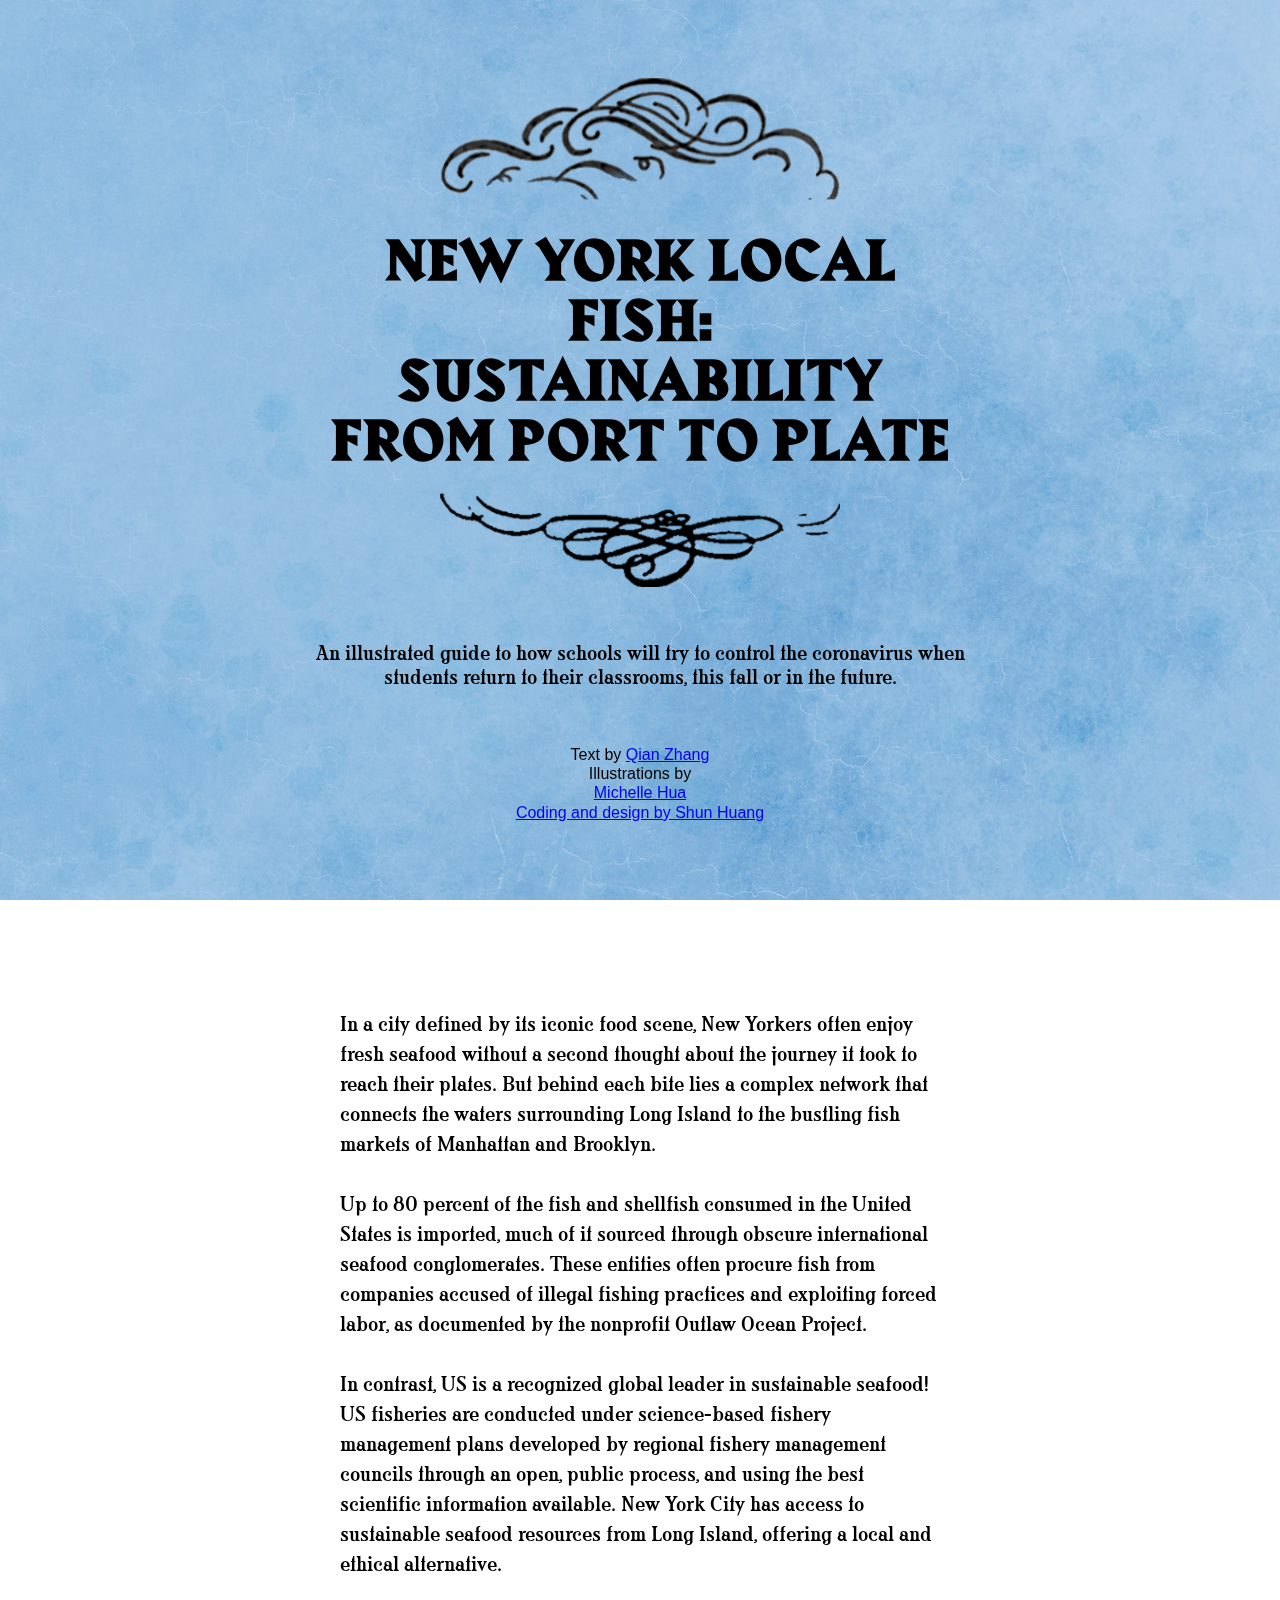
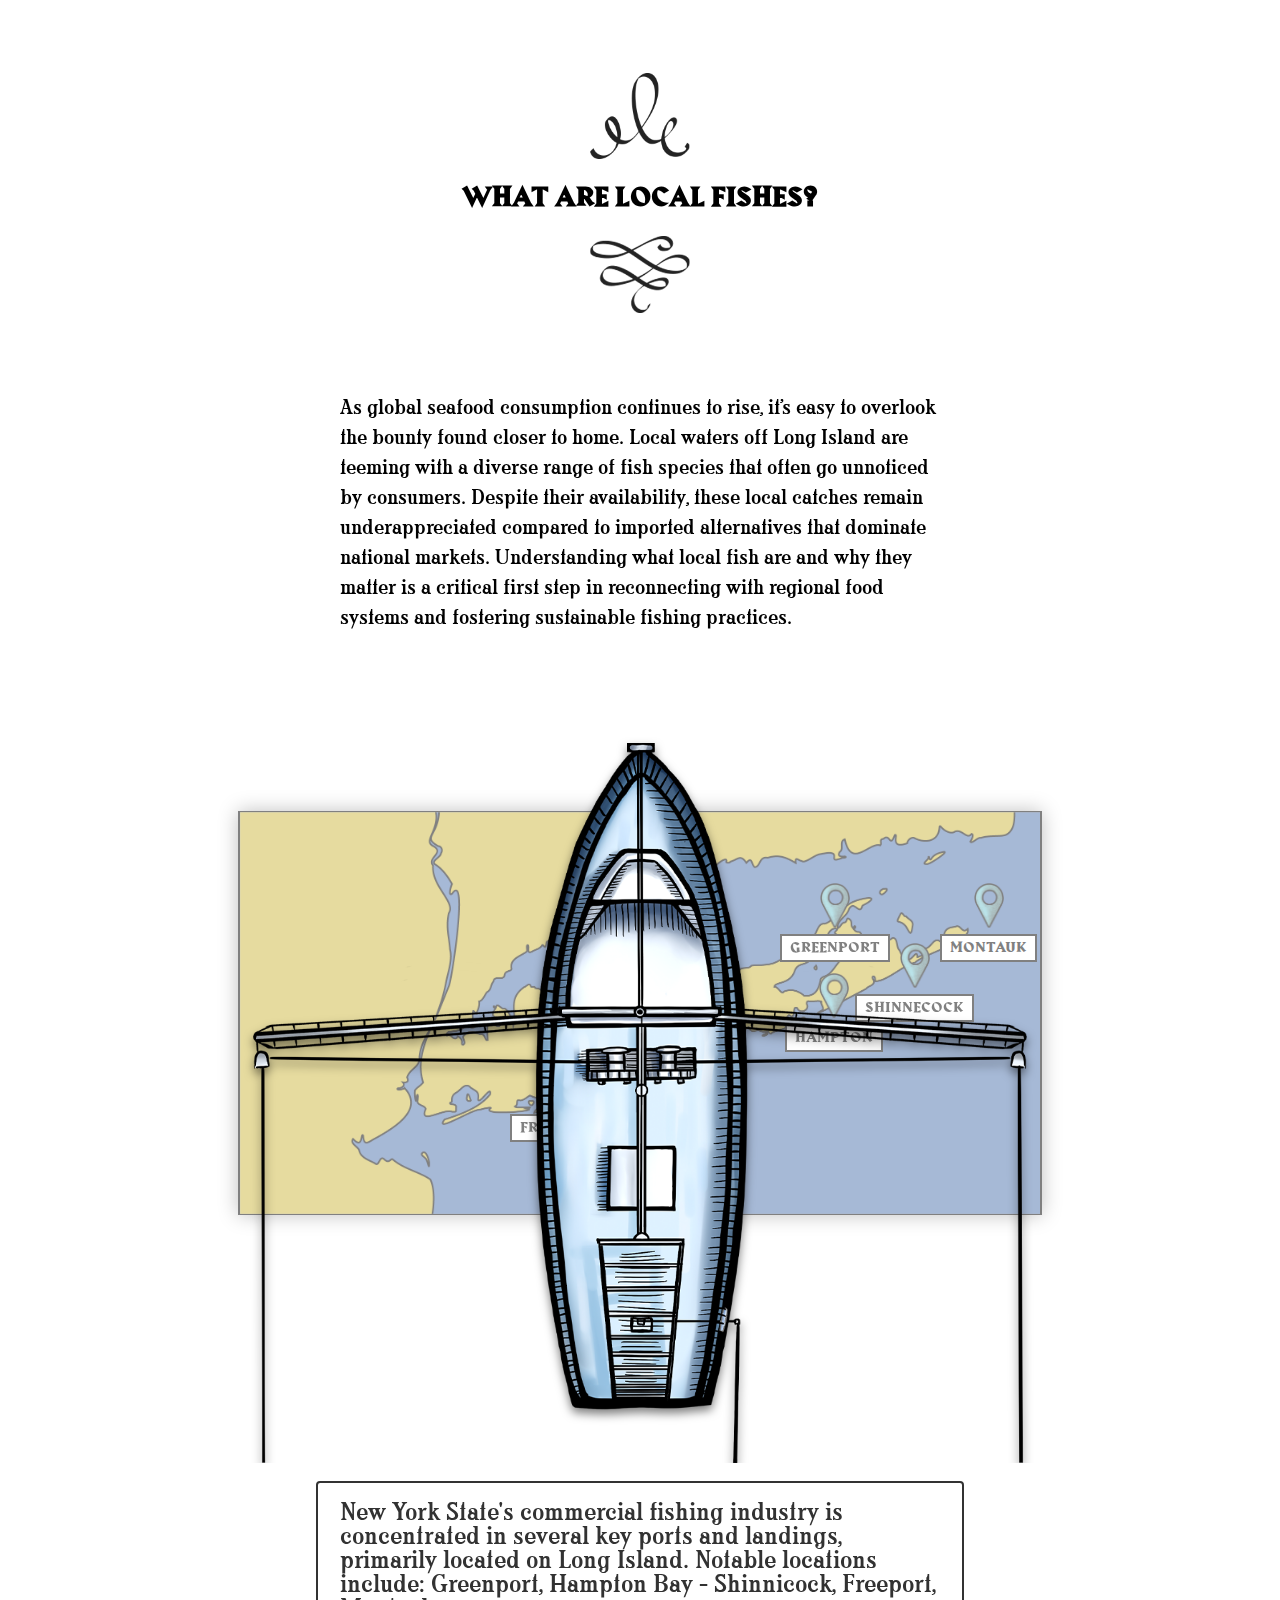
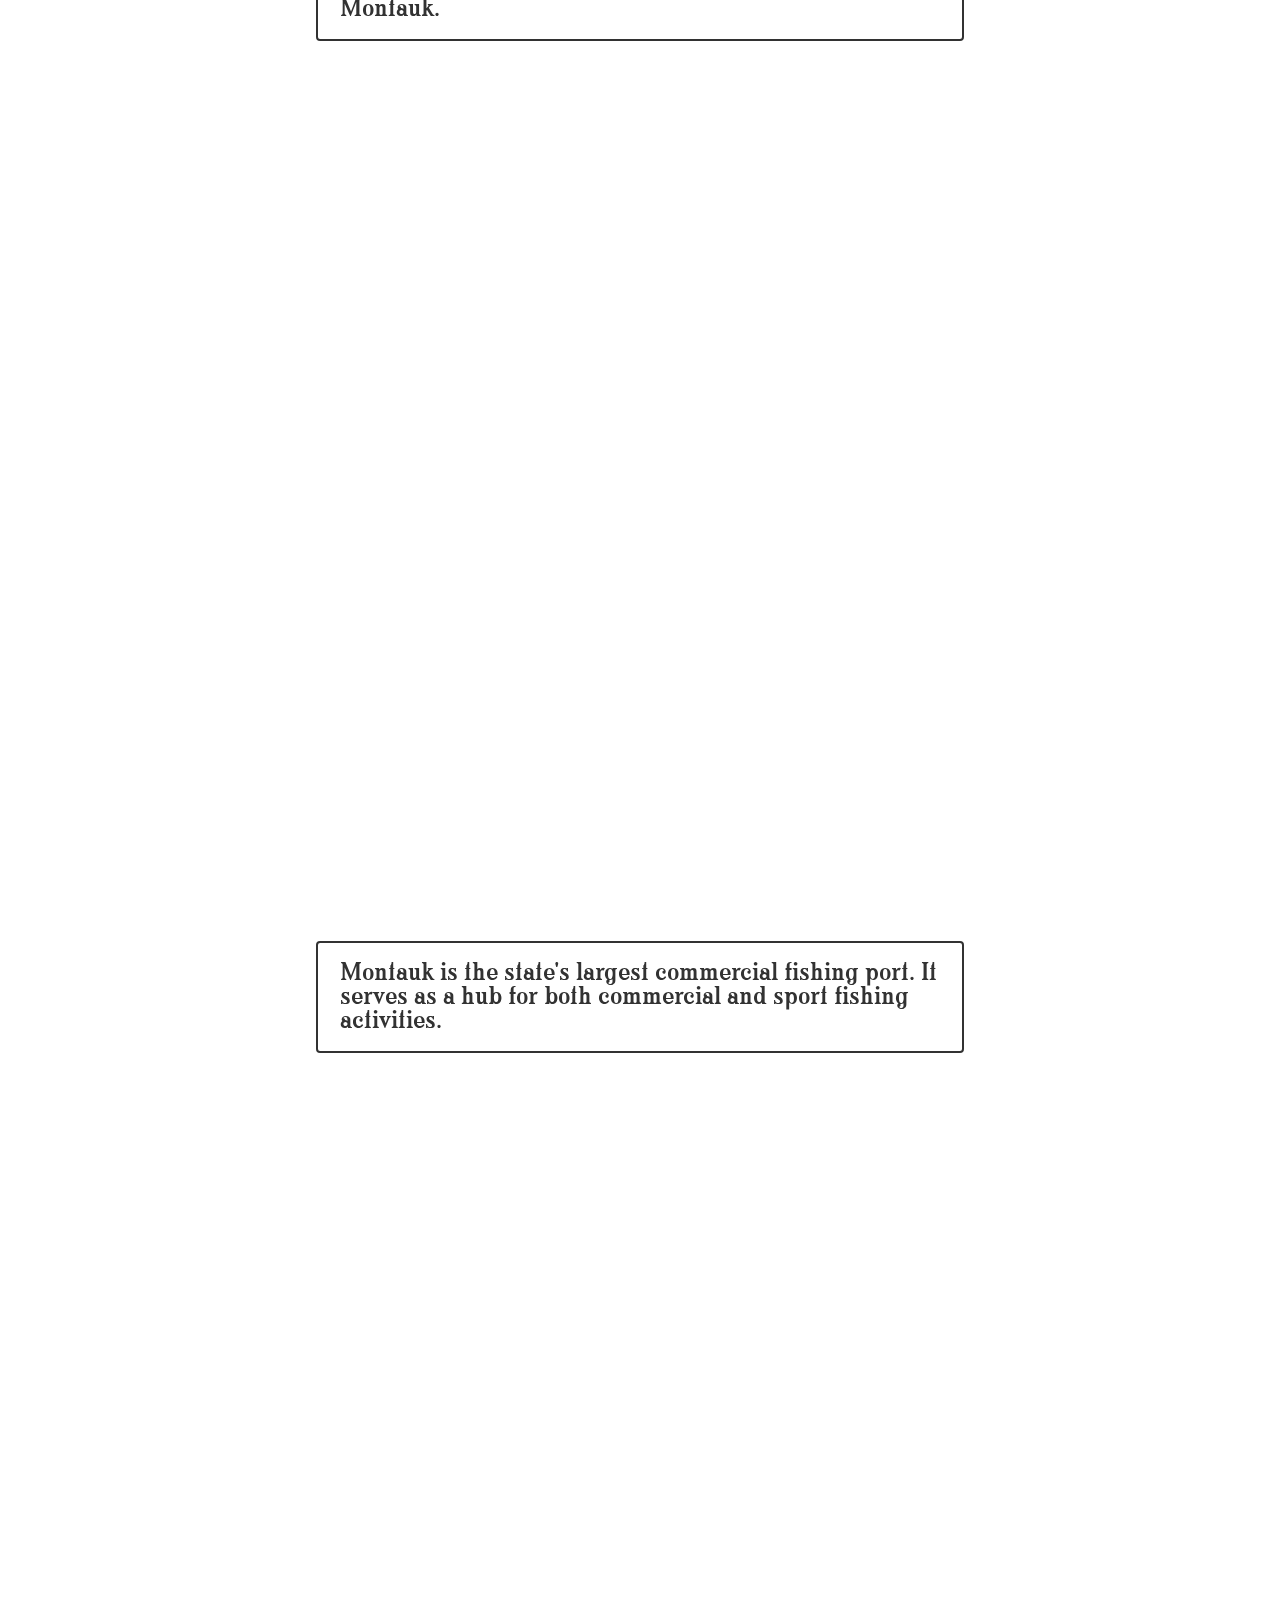
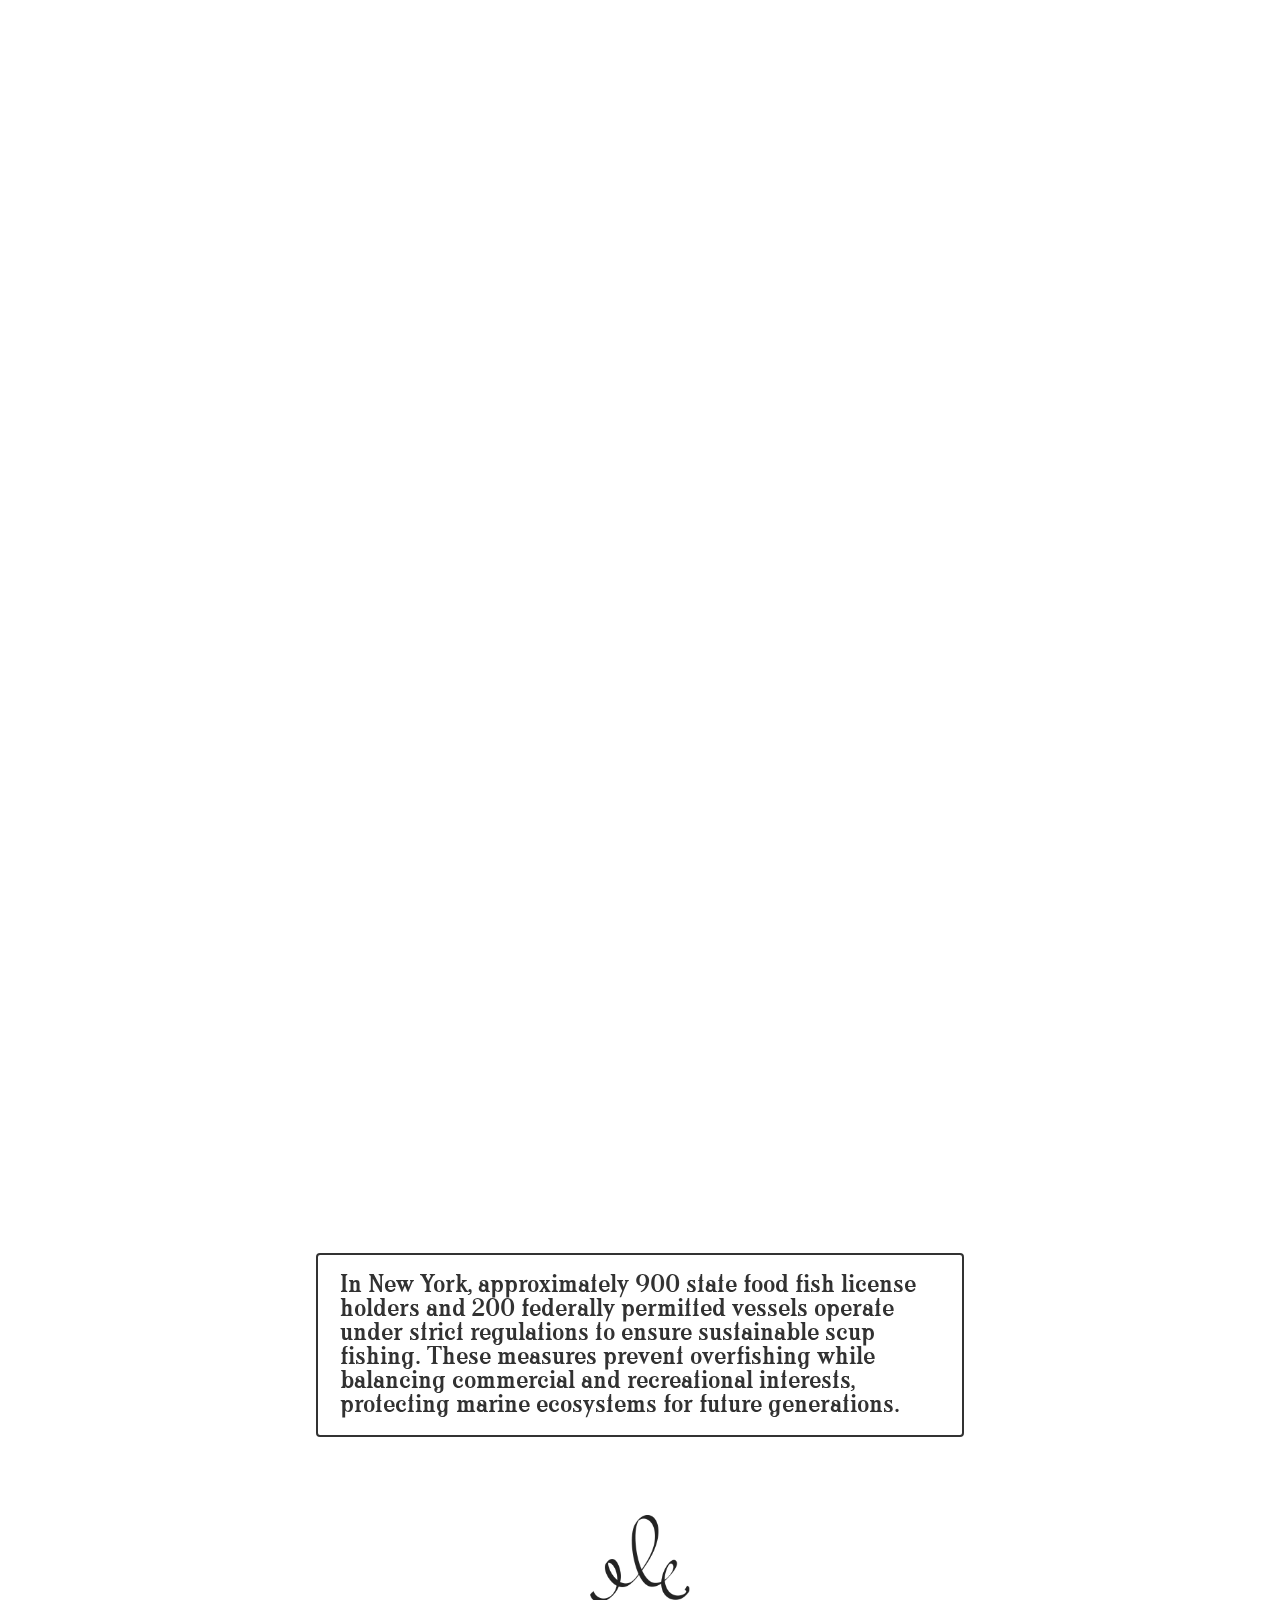
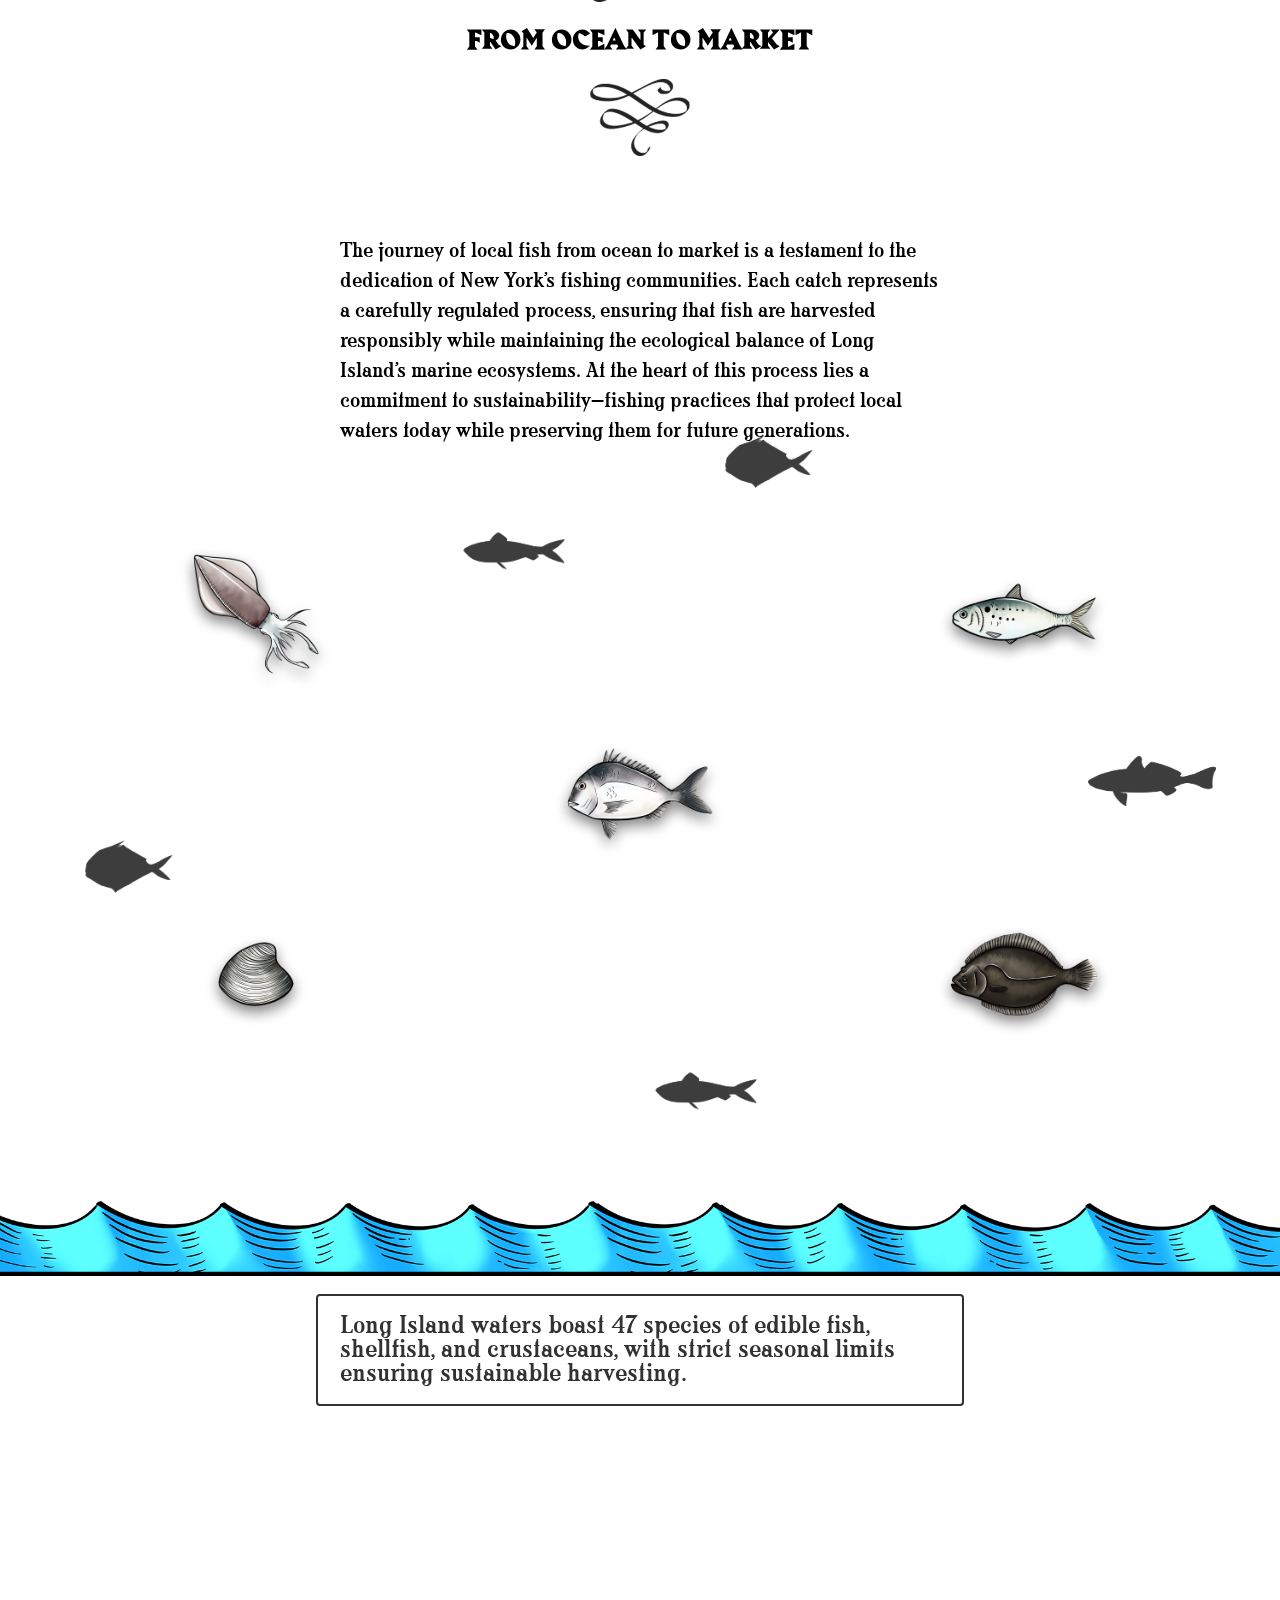
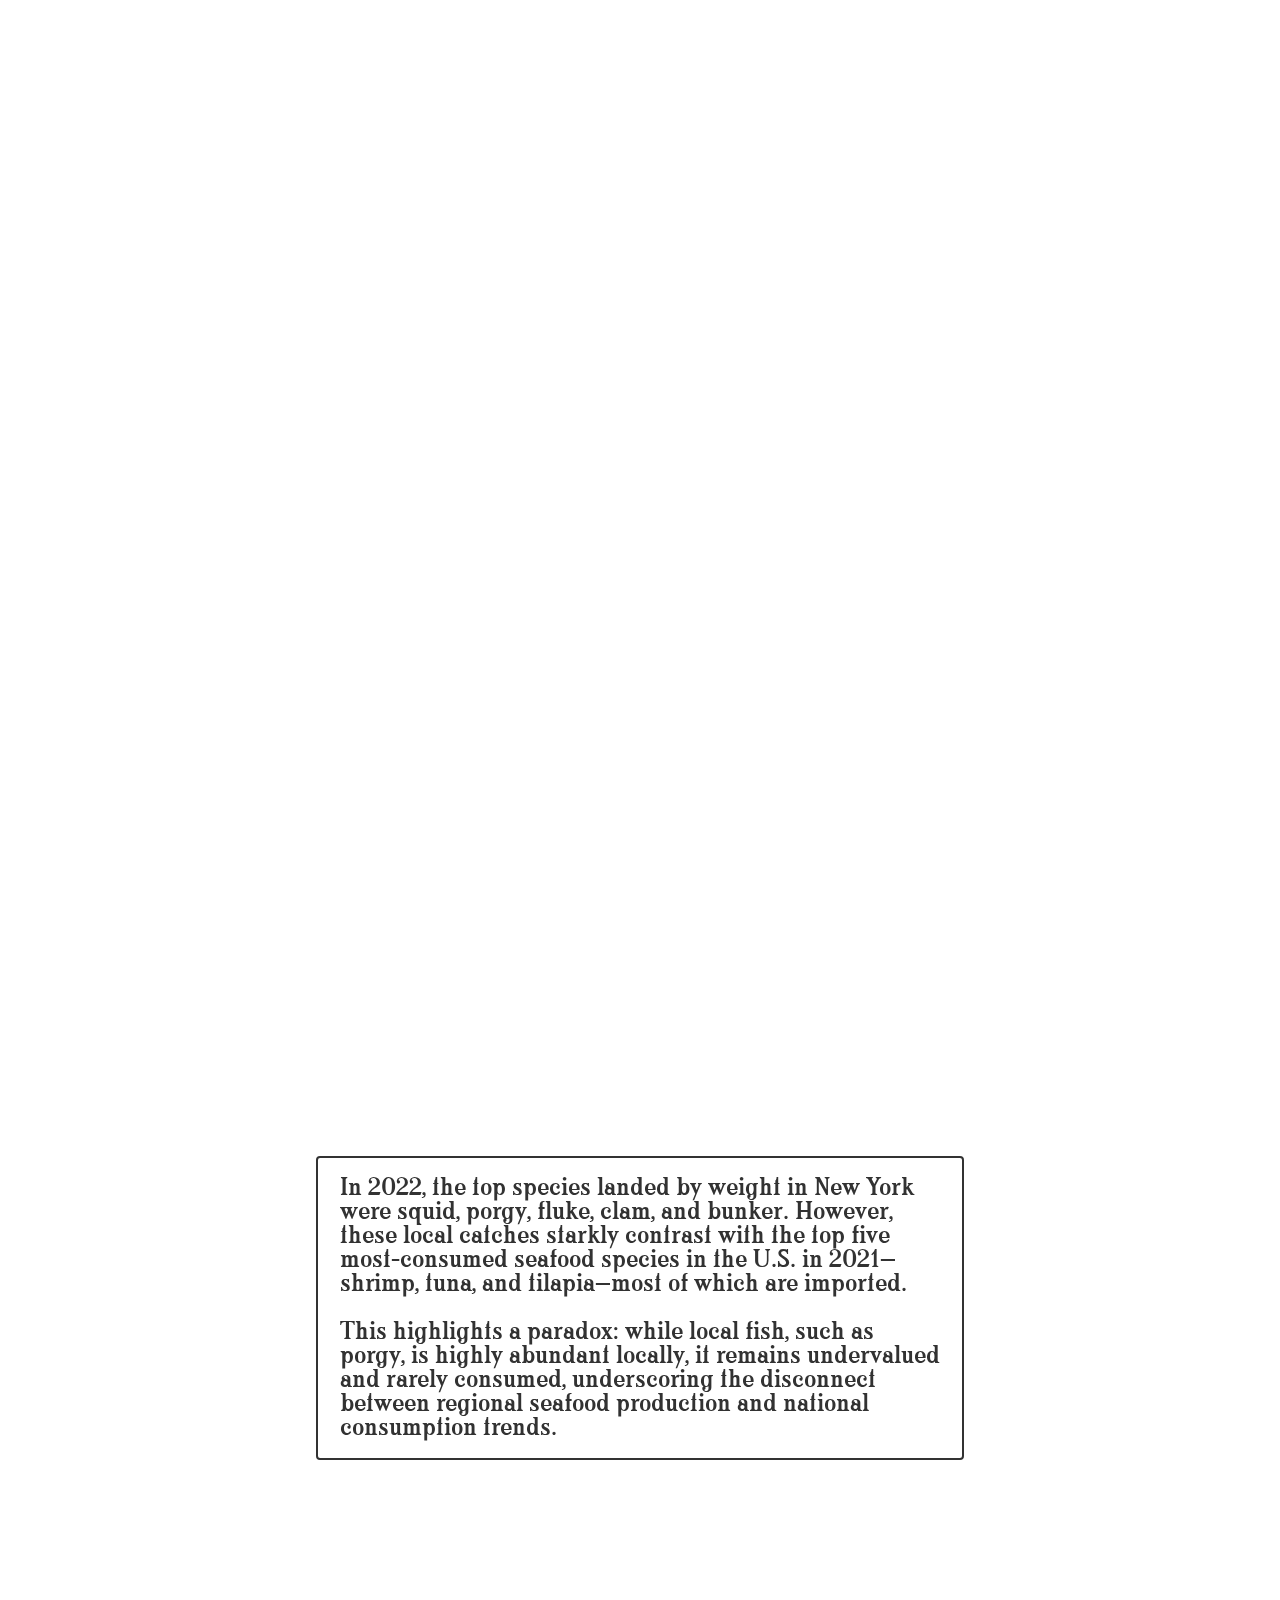
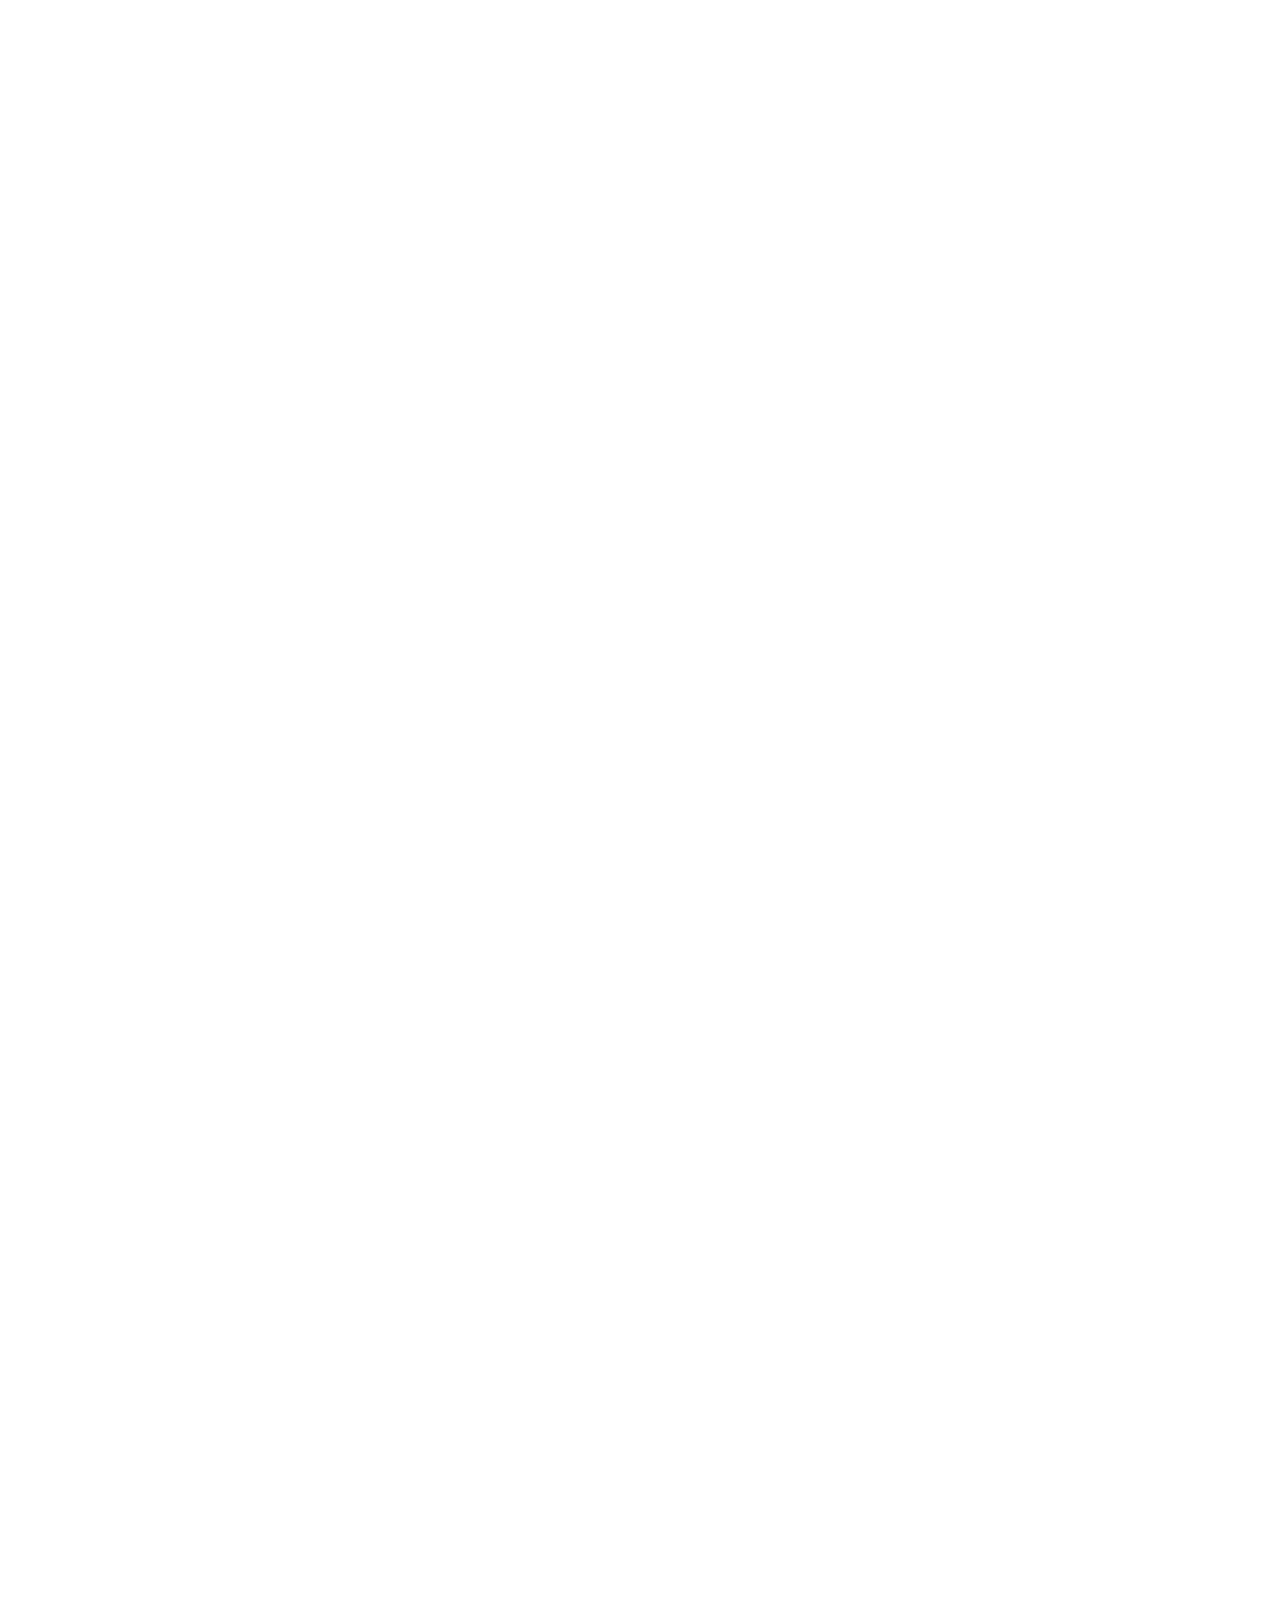
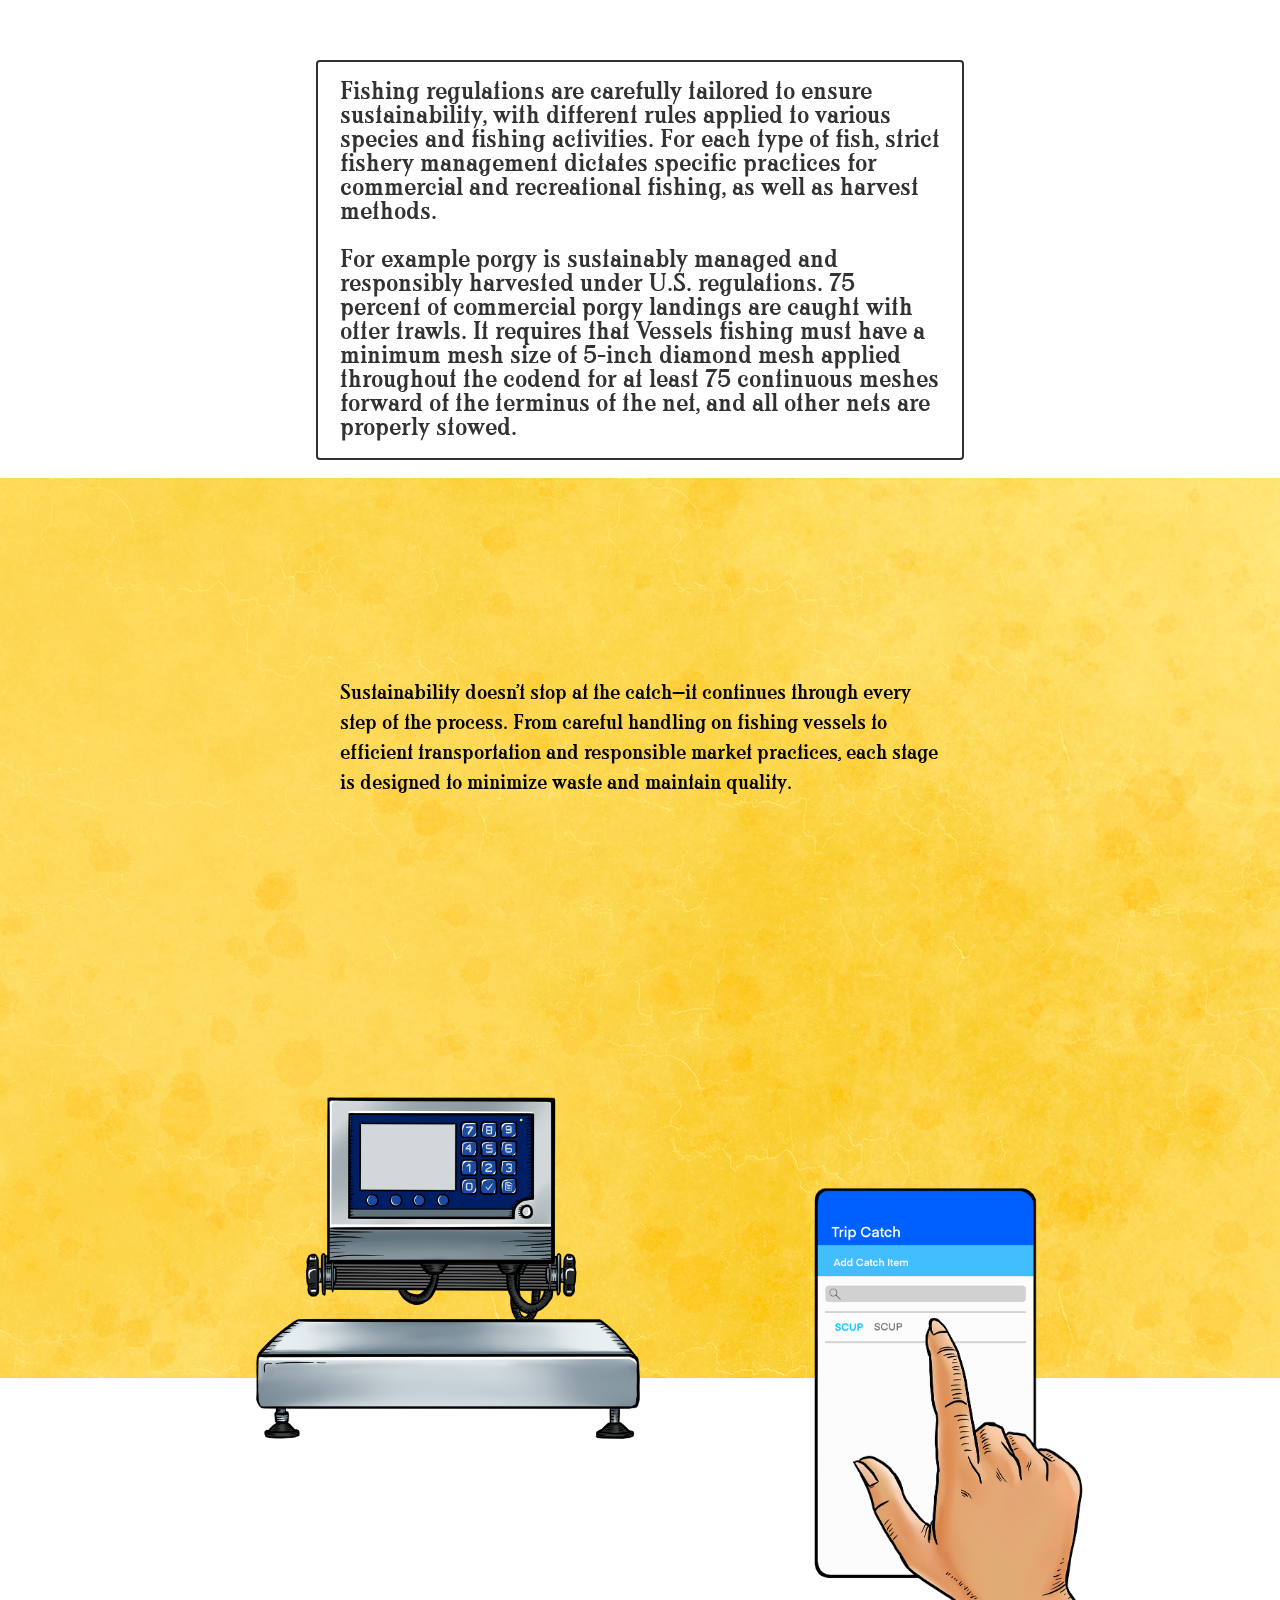
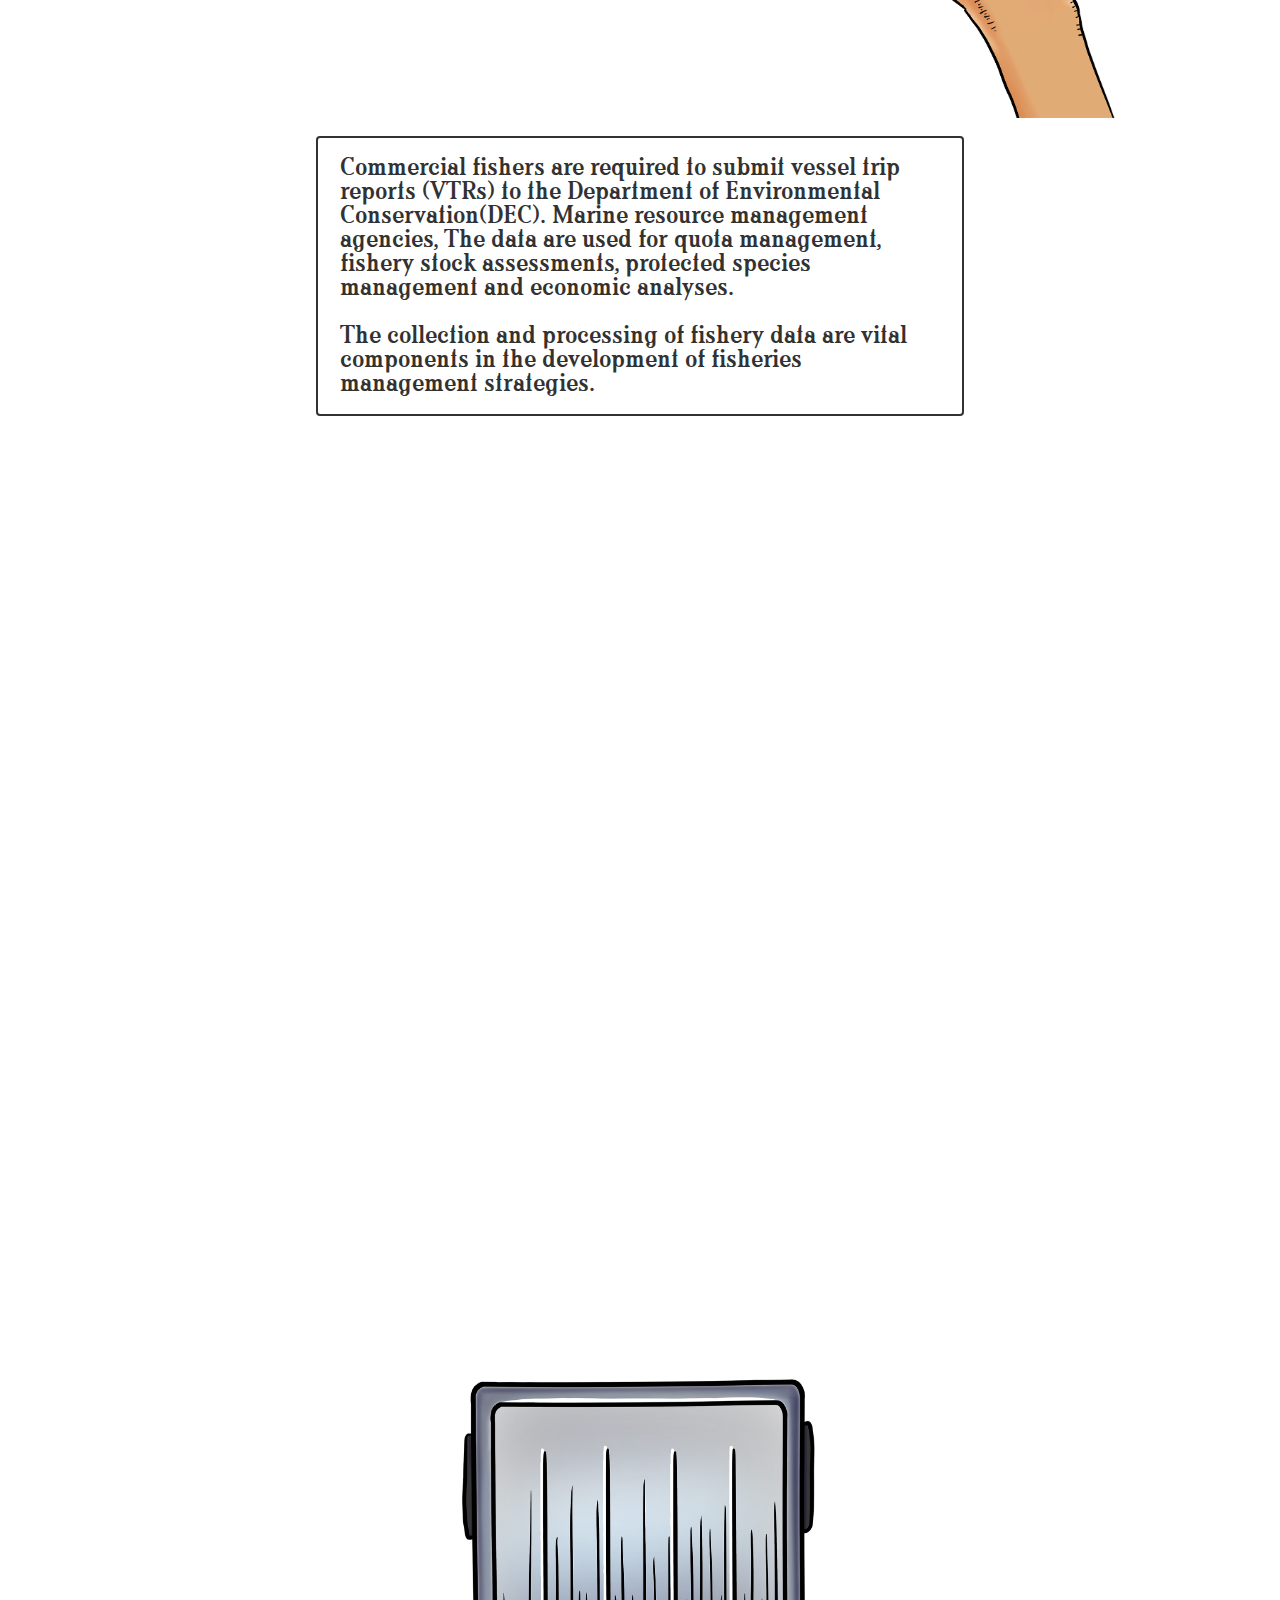
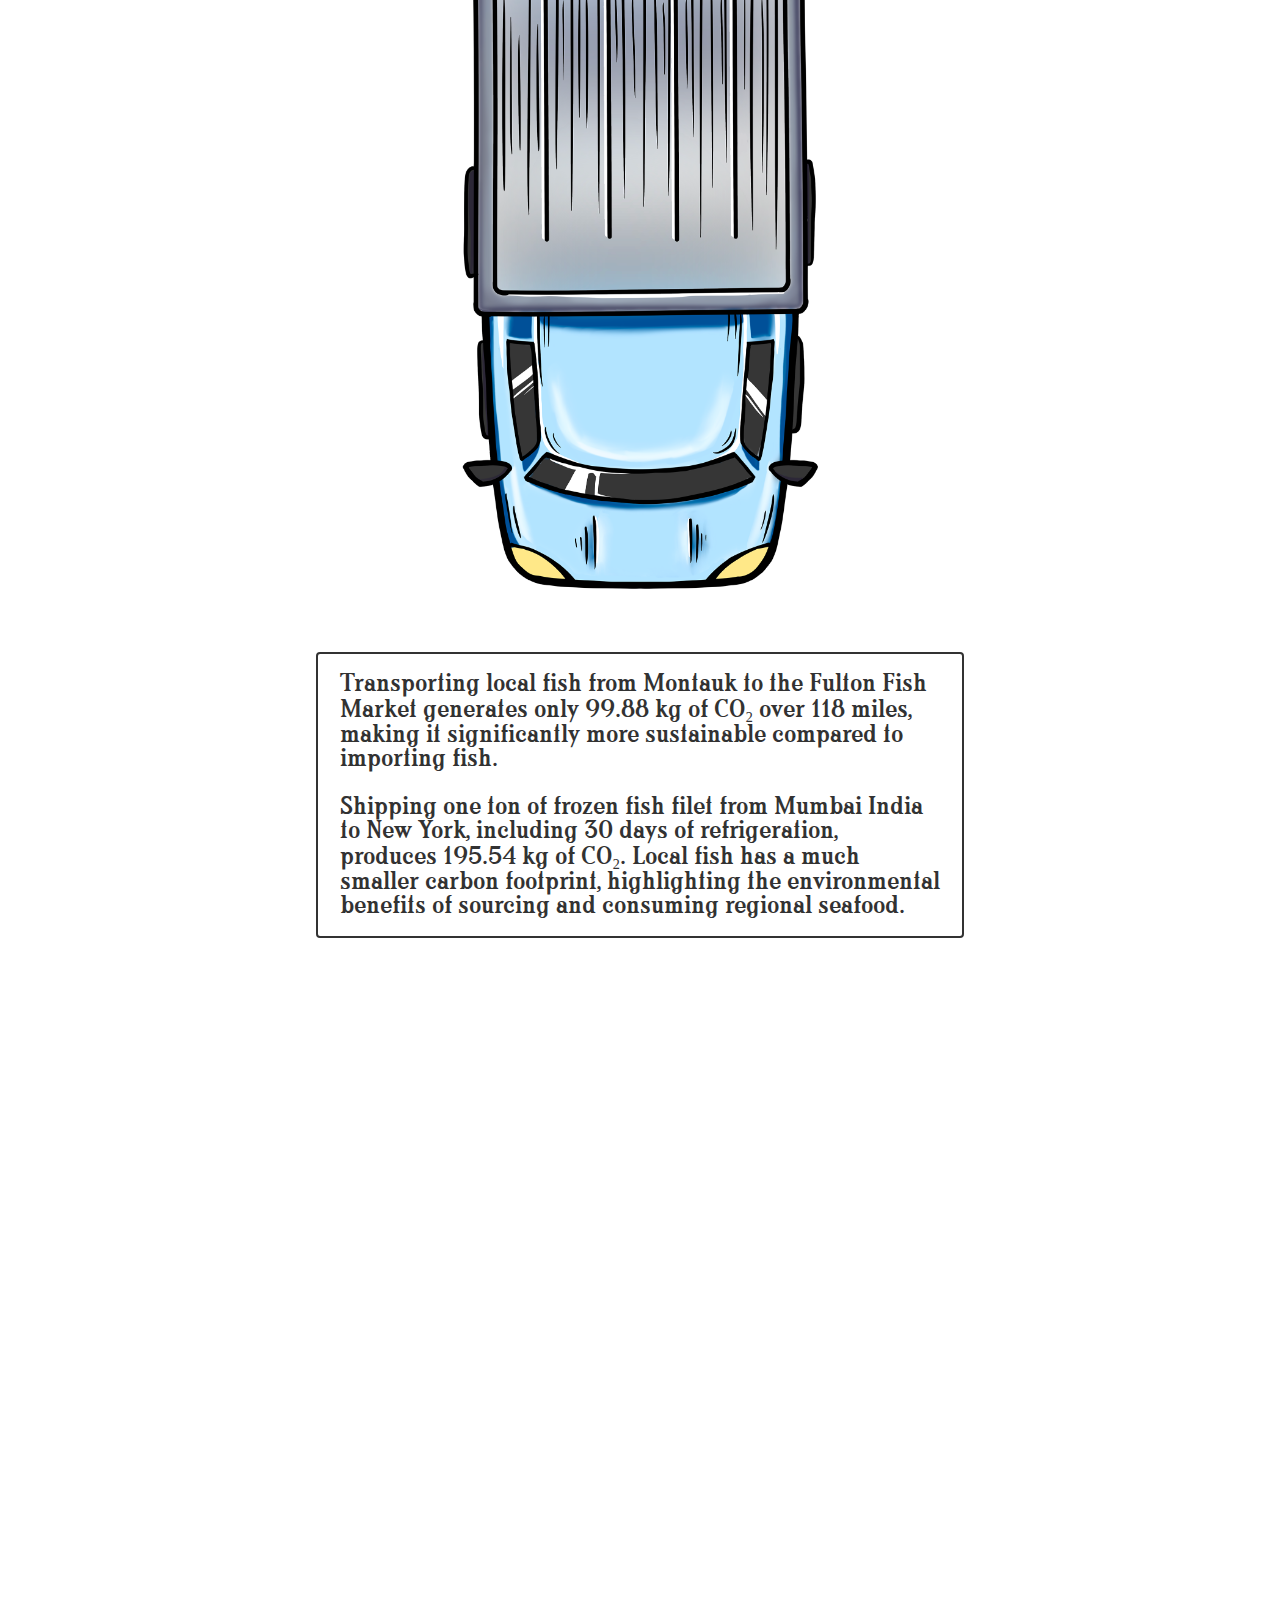
==== index.html @ 7b25c962 "Update index.html" ====
<!DOCTYPE html>
<html lang="en">

<head>
    <meta name="viewport" content="width=device-width, initial-scale=1" />

    <script src="https://cdn.jsdelivr.net/npm/gsap@3.12/dist/gsap.min.js"></script>
    <script src="https://cdn.jsdelivr.net/npm/gsap@3.12/dist/ScrollTrigger.min.js"></script>

    <script src="script.js" defer></script>
    <link rel="stylesheet" type="text/css" href="style.css">
    <meta charset="utf-8" />

</head>

<body>
    <!-- <div id="overlay">
        <h2>Sorry! The website currently only supports full screen on desktop.</h2>
      </div> -->

    <div class="bg bg-default">
        <img src="assets/images/BackgroundTexture_Default.jpg">
    </div>
    <div class="bg bg-ocean" style="opacity: 0;">
        <img src="assets/images/BackgroundTexture_ocean.jpg">
    </div>
    <div class="bg bg-default2" style="opacity: 0;">
        <img src="assets/images/BackgroundTexture_Default.jpg">
    </div>
    <div class="bg bg-yellow" style="opacity: 0;">
        <img src="assets/images/BackgroundTexture_yellow.jpg">
    </div>

    <section>
        <div class="cover-container full-screen">
            <div class="cover-fish cover-flounder" style="width:800px; top:50%;left:-800px;transform: scaleX(-1);">
                <img src="assets/images/Flounder.png">
            </div>

            <div class="cover-fish cover-squid" style="width:400px; top:10%;left:-400px;transform: scaleX(-1);">
                <img style="transform: rotate(-40deg);" src="assets/images/Longfin_Squid.png">
            </div>

            <div class="cover-fish cover-porgy" style="width:450px; top:35%; left:100vw;">
                <img src="assets/images/Porgy.png">
            </div>

            <div class="cover-fish cover-bunker" style="width:400px; top:90%; left:100vw;">
                <img src="assets/images/Bunker.png">
            </div>

            <div class="cover-container title-text-wrapper">
                    <img class="title" src="assets/images/TitleBorderTop.png" width="400">  
                    <h1>New York 
                        Local Fish: <br> 
                        sustainability
                        From Port
                        to Plate</h1>
                    <img class="title" src="assets/images/TitleBorderBot.png" width="400">  
                    <h3>An illustrated guide to how schools will try to control the coronavirus when students return to their classrooms, this fall or in the future.</h3>
                    <h4>Text by <a href="https://www.linkedin.com/in/qian-zhang-nyu/"><b>Qian Zhang</b></a><br>
                        Illustrations by <br><a href="https://www.instagram.com/michellehua_portfolio/"><b>Michelle Hua</b><br>
                        Coding and design by <a href="https://shunhuang.work"><b>Shun Huang</b></a><br>
                    </h4>
            </div>
        </div>
        <div class="text-container" style="margin-top: 10vh;">
            <p>
                In a city defined by its iconic food scene, New Yorkers often enjoy fresh seafood without a second
                thought about the journey it took to reach their plates. But behind each bite lies a complex network
                that connects the waters surrounding Long Island to the bustling fish markets of Manhattan and Brooklyn.
                <br><br>
                Up to 80 percent of the fish and shellfish consumed in the United States is imported, much of it sourced
                through obscure international seafood conglomerates. These entities often procure fish from companies
                accused of illegal fishing practices and exploiting forced labor, as documented by the nonprofit Outlaw
                Ocean Project.
                <br><br>
                In contrast, US is a recognized global leader in sustainable seafood! US fisheries are conducted under
                science-based fishery management plans developed by regional fishery management councils through an
                open, public process, and using the best scientific information available. New York City has access to
                sustainable seafood resources from Long Island, offering a local and ethical alternative.
            </p>
        </div>
    </section>

    <!-- point 1 start -->
    <section>
        <div class="header-container">
            <img src="assets/images/Deco1.png" width="100">
            <h2>What are local fishes?</h2>
            <img src="assets/images/Deco2.png" width="100">
        </div>
        <div class="text-container" style="margin-bottom: -10vh;">
            <p>
                As global seafood consumption continues to rise, it’s easy to overlook the bounty found closer to home. Local waters off Long Island are teeming with a diverse range of fish species that often go unnoticed by consumers. 
                Despite their availability, these local catches remain underappreciated compared to imported alternatives that dominate national markets. 
                Understanding what local fish are and why they matter is a critical first step in reconnecting 
                with regional food systems and fostering sustainable fishing practices.
                <!-- Can we put 2 paragraph here for transition?-->
            </p> 
        </div>
    </section>
    <section>

        <div class="animation-container full-screen map-container">
            <!-- <div class="ocean full-screen" style="
            opacity: 0;
            background-image: url(assets/images/BackgroundTexture_ocean.jpg);
            background-size: cover;">
            </div> -->
            <!-- to do: instead of change div bg, create divs as bg and change the opacity -->
            <div class="map" style="filter: drop-shadow(0 0 10px rgba(0, 0, 0, 0.5));">
                <div class="map-img">
                    <img src="assets/images/Map.png">
                </div>
                <div class="map-pin" style="top:250px; left:270px">
                    <img src="assets/images/Pin_normal.png">
                    <div class="label">Freeport</div>
                </div>
                <div class="map-pin" style="top:70px; left:540px">
                    <img src="assets/images/Pin_normal.png">
                    <div class="label">Greenport</div>
                </div>
                <div class="map-pin" style="top:160px; left:545px">
                    <img src="assets/images/Pin_normal.png">
                    <div class="label">Hampton</div>
                </div>
                <div class="map-pin" style="top:130px; left:615px">
                    <img src="assets/images/Pin_normal.png">
                    <div class="label">Shinnecock</div>
                </div>
                <div class="map-pin" style="top:70px; left:700px;">
                    <img class="montauk1"  src="assets/images/Pin_normal.png">
                    <div class="label label-montauk">montauk</div>
                </div>
                <div class="map-pin" style="top:70px; left:700px;">
                    <img class="montauk2" style="opacity: 0" src="assets/images/Pin.png">
                    <div class="label label-montauk">montauk</div>
                </div>
            </div>
            <div class="boat" style="height: 80vh; bottom:0; align-items: flex-end !important; filter: drop-shadow(0 5px 5px rgba(0, 0, 0, 0.5));">
                <img style="height:100%" src="assets/images/Boat.png">
            </div>
            <!-- <div class="cloud1" style="top:0%; left:-80%; width: 80%; height: 100vh;">
                <img src="assets/images/Cloud1.png">
            </div>
            <div class="cloud2" style="top:0%; right:-80%; width: 80%; height: 100vh;">
                <img src="assets/images/Cloud2.png">
            </div> -->

            <!-- <div class="cloud4" style="bottom:0; right:0; width: 75%;">
                <img src="assets/images/cloud4.png">
            </div>
            <div class="cloud3" style="top:0; left:0; width: 65%;">
                <img src="assets/images/cloud3.png">
            </div>
            <div class="cloud2" style="bottom:0; right:0; width: 75%;">
                <img src="assets/images/cloud2.png">
            </div>
            <div class="cloud1" style="bottom:0; left:0; width: 55%;">
                <img src="assets/images/cloud1.png">
            </div> -->
            <div class="cloud4" style="bottom:100%; left:100%; width: 75%;">
                <img src="assets/images/cloud4.png">
            </div>
            <div class="cloud3" style="bottom:100%; left:-65%; width: 65%;">
                <img src="assets/images/cloud3.png">
            </div>
            <div class="cloud2" style="top:100%; left:100%; width: 75%;">
                <img src="assets/images/cloud2.png" alt="Cloud 2">
            </div>
            <div class="cloud1" style="top:100%; left:-55%; width: 55%;">
                <img src="assets/images/cloud1.png" alt="Cloud 1">
            </div>
        </div>
        <div class="text-box-container">
            <div class="text-box text01" style="margin-top: 100vh; margin-bottom: 100vh;">
                New York State's commercial fishing industry is concentrated in several key ports and landings,
                primarily located on Long Island. Notable locations include: Greenport, Hampton Bay - Shinnicock,
                Freeport, Montauk.
            </div>
            <div class="text-box text02" style="margin-bottom: 200vh;">
                <!-- text02  -->
                Montauk is the state's largest commercial fishing port.
                It serves as a hub for both commercial and sport fishing activities.
            </div>
            <div class="text-box text03" style="margin-bottom: 0;">
                <!-- text03  -->
                In New York, approximately 900 state food fish license holders and 200 federally permitted vessels
                operate under strict regulations to ensure sustainable scup fishing.
                These measures prevent overfishing while balancing commercial and recreational interests, protecting
                marine ecosystems for future generations.
            </div>
        </div>
    </section>

    <!-- point 1 end -->

    <!-- point 2 start -->
    <div class="point2-a"></div>
    <section>
        <div class="header-container">
            <img src="assets/images/Deco1.png" width="100">
            <h2 class="head2">From ocean to market</h2>
            <img src="assets/images/Deco2.png" width="100">
        </div>
        <div class="text-container" style="margin-bottom: -10vh;">
            <p>
                <!-- Can we put 2 paragraph here for transition? write something like: -->
                The journey of local fish from ocean to market is a testament to the dedication of New York’s fishing communities. Each catch represents a carefully regulated process, ensuring that fish are harvested responsibly while maintaining the ecological balance of Long Island’s marine ecosystems. At the heart of this process lies a commitment to sustainability—fishing practices that protect local waters today 
                while preserving them for future generations.
            </p>
        </div>
    </section>

    <section>
        <div class="animation-container full-screen ocean-container">
            <div class="ocean">
            </div>
            <div class="fish-crowd">
                <!-- <img src="assets/images/画板1.png"> -->
            </div>
            <div class="wave" style="bottom:0;">
                <img src="assets/images/Wave.png">
            </div>
            <div class="fish-group full-screen">
                <div class="fish fish-back" style="top:10%; left:60%;">
                    <img src="assets/images/Backup Fish Butterfish.png">
                </div>
                <div class="fish fish-back" style="top:20%; left:40%;">
                    <img src="assets/images/Backup Fish Herring.png">
                </div>
                <div class="fish fish-back" style="top:45%; right:10%;">
                    <img src="assets/images/Backup Fish Weakfish.png">
                </div>
                <div class="fish fish-back" style="top:55%; left:10%;">
                    <img src="assets/images/Backup Fish Butterfish.png">
                </div>
                <div class="fish fish-back" style="bottom:20%; left:55%;">
                    <img src="assets/images/Backup Fish Herring.png">
                </div>
                <!-- <div class="fish" style="top:30%; left:30%;">
                    <img src="assets/images/Longfin_Squid.png">
                </div>
                <div class="fish porgy" style="top:40%; left:65%;">
                    <img src="assets/images/Porgy.png">
                </div>
                <div class="fish" style="top:45%; left:10%;">
                    <img src="assets/images/Bunker.png">
                </div>
                <div class="fish" style="top:70%; left:30%;">
                    <img src="assets/images/Flounder.png">
                </div>
                <div class="fish" style="top:65%; left:55%;">
                    <img src="assets/images/Quahog.png">
                </div> -->
                <div class="fish" style="top:30%; left:20%;">
                    <img class="main-fish" src="assets/images/Longfin_Squid.png">
                    <div class="label fish-label">Longfin Squid</div>
                </div>
                <div class="fish" style="top:30%; right:20%;">
                    <img class="main-fish" src="assets/images/Bunker.png">
                    <div class="label fish-label">Bunker</div>
                </div>
                <div class="fish porgy" style="top:50%; left:50%; ">
                    <img class="main-fish" src="assets/images/Porgy.png">
                    <div class="label fish-label">Porgy</div>
                </div>
                <div class="fish" style="bottom:30%; left:20%;">
                    <img class="main-fish" src="assets/images/Quahog.png">
                    <div class="label fish-label">Quahog</div>
                </div>
                <div class="fish" style="bottom:30%; right:20%;">
                    <img class="main-fish" src="assets/images/Flounder.png">
                    <div class="label fish-label">Flounder</div>
                </div>
            </div>
            <div class="trawl" style="height: 100%;opacity: 0;">
                <img style="height: 100%;" src="assets/images/Fishing_net.png">
                <div id="widthDisplay" style="display: none;"></div>
            </div>
        </div>
        <div class="text-box-container">
            <div class="text-box text04" style="margin-top: 100vh; margin-bottom: 150vh;">
                <!-- text04  -->
                Long Island waters boast 47 species of edible fish, shellfish, and crustaceans,
                with strict seasonal limits ensuring sustainable harvesting.
            </div>
            <div class="text-box text05" style="margin-bottom: 200vh;">
                <!-- text05 -->
                In 2022, the top species landed by weight in New York were squid, porgy, fluke, clam, and bunker.
                However, these local catches starkly contrast with the top five most-consumed seafood species in the
                U.S. in 2021—shrimp, tuna, and tilapia—most of which are imported.
                <br><br>
                This highlights a paradox: while local fish, such as porgy, is highly abundant locally, it remains
                undervalued and rarely consumed,
                underscoring the disconnect between regional seafood production and national consumption trends.
            </div>
            <!-- <div class="text-box text06" style="margin-bottom: 100vh;">
                Fishing regulations are carefully tailored to ensure sustainability,
                with different rules applied to various species and fishing activities.
                For each type of fish, strict fishery management dictates
                specific practices for commercial and recreational fishing, as well as harvest methods.
            </div> -->
            <div class="text-box text07" style="margin-bottom: 0;">
                <!-- text07 -->
                Fishing regulations are carefully tailored to ensure sustainability,
                with different rules applied to various species and fishing activities.
                For each type of fish, strict fishery management dictates
                specific practices for commercial and recreational fishing, as well as harvest methods.
                <br><br>
                For example porgy is sustainably managed and responsibly harvested under U.S. regulations.
                75 percent of commercial porgy landings are caught with otter trawls.
                It requires that Vessels fishing must have a minimum mesh size of 5-inch diamond mesh applied throughout
                the
                codend for at least 75 continuous meshes forward of the terminus of the net, and all other nets are
                properly stowed.
            </div>
        </div>
    </section>

    <div class="point2-b"></div>
    <section>
        <div class="bg bg-yellow1" style="opacity: 1; position: absolute !important; top: 0; z-index: 0; height: 100vh;">
            <img src="assets/images/BackgroundTexture_yellow.jpg">
        </div>
        <div class="text-container" style="margin-top: 20vh; margin-bottom: 0vh; z-index: 1;">
            <p>
                Sustainability doesn’t stop at the catch—it continues through every step of the process. From careful handling on fishing vessels to efficient transportation and responsible market practices, each stage is designed to minimize waste and maintain quality. 
            </p>
        </div>
    </section>

 
    <section>
        <div class="animation-container full-screen weight-container">
            <div class="weight-bg" style="width: 100vw; height: 100vh">
                <div class="weight" style="top:50%; left:20%;">
                    <img src="assets/images/Weight.png">
                </div>
                <div class="form" style="bottom: 0; right:10%;">
                    <img src="assets/images/Form.png">
                </div>
            </div>
            <div class="porgy-weighted" style="top:-200px; z-index: 1;">
                <img src="assets/images/PorgySingle.png" w>
            </div>
            <div class="box" style="top:50%; left: 100vw; width:40%; z-index: 0;">
                <img src="assets/images/Box.png">
            </div>
        </div>
        <div class="text-box-container">
            <div class="text-box text08" style="margin-top: 100vh; margin-bottom: 100vh;">
                <!-- text08 -->
                Commercial fishers are required to submit vessel trip reports (VTRs) to the Department of Environmental
                Conservation(DEC). Marine resource management agencies, The data are used for quota management, fishery
                stock assessments, protected species management and economic analyses.
                <br><br>
                The collection and processing of fishery data are vital components in the development of fisheries
                management strategies.
            </div>
        </div>
    </section>

    <div class="point2-c"></div>
    <section>
        <div class="animation-container full-screen trunk-container" style="background: none !important;">
            <div class="trunk" style="width:30%;">
                <img src="assets/images/trunk.png" style="height: 90vh; width: auto;">
            </div>
        </div>
        <div class="text-box-container">
            <div class="text-box text09" style="margin-top: 100vh;margin-bottom: 50vh;">
                <!-- [text09] -->
                Transporting local fish from Montauk to the Fulton Fish Market generates only 99.88 kg of CO₂ over 118
                miles, making it significantly more sustainable compared to importing fish.
                <br><br>
                Shipping one ton of frozen fish filet from Mumbai India to New York, including 30 days of refrigeration,
                produces 195.54 kg of CO₂. Local fish has a much smaller carbon footprint, highlighting the
                environmental benefits of sourcing and consuming regional seafood.
            </div>
        </div>
    </section>

    <div class="point2-d"></div>
    <section>
        <div class="animation-container full-screen sign-container">
            <div class="sign" style="bottom:0; width:70%; height: 500px;">
                <img src="assets/images/sign.png">
            </div>
        </div>
        <div class="text-box-container">
            <div class="" style="margin-top: 50vh;margin-bottom: 100vh;"></div>
        </div>
    </section>
    <!-- point 2 end -->

    <!-- point 3 start -->
    <div class="point3-a"></div>
    <section >
        <div class="header-container head3">
            <img src="assets/images/Deco1.png" width="100">
            <h2 class="">From market to plate</h2>            
            <img src="assets/images/Deco2.png" width="100">
        </div>
        <div class="text-container">
            <p>
                <!-- Can we put 2 paragraph here for transition?-->
                Markets play a pivotal role in bringing local fish to consumers' plates. 
                From Montauk to the Fulton Fish Market, fresh catches arrive daily, offering chefs, grocers, and individuals access to sustainably harvested seafood. 
                These local markets act as vital distribution points that ensure quality and freshness, 
                connecting the hard work of fishermen to the tables of seafood lovers across New York.
            </p>
        </div>
    </section>


    <!-- point 3 end -->

    <section>
        <div class="header-container head4">
            <img src="assets/images/Deco1.png" width="100">
            <h2 class="">Sustainability and Environmental Impact</h2>            
            <img src="assets/images/Deco2.png" width="100">
        </div>
        <div class="text-container">
            <p>
                Eating local fish ensures fresher, tastier seafood and supports a healthier diet. The U.S. is a global leader in sustainable seafood practices, with strict regulations that prioritize ecological balance. Local seafood has a much smaller carbon footprint compared to imported options, further promoting environmental sustainability. Prominent markets such as the Fulton Fish Market and local farmers' markets emphasize sustainable practices, making it easier for consumers to enjoy fresh fish while reducing their ecological impact. Choosing local seafood not only benefits personal health but also supports the environment and strengthens the local economy.
            </p>
        </div>
    </section>

    <section>
        <div class="text-container">
            <p>
                Support your community and the environment by choosing local fish. Buying fresh, sustainably caught seafood from local markets where you can get more information on localfish.org.  It helps reduce your carbon footprint and provides a healthier, higher-quality protein source. By caring about where your fish comes from, you’re not just nourishing yourself—you’re supporting local fishermen, preserving the environment, and fostering a sustainable food system. Remember, you are what you eat, so make it count by choosing local fish.    
            </p>
        </div>
    </section>

    <!-- <section style="margin-bottom: 100vh;">
        <div class="animation-container full-screen dish-container">
            <div class="meal" style="width: 100%;height: 100vh;">
                <img src="assets/images/Ending Fish.png">
            </div>
        </div>
    </section> -->

    <section style="width: 100%;">
        <img width="100%" src="assets/images/Ending Fish.png">
    </section>

    <section>
        <div class="header-container head4">
            <img src="assets/images/Deco1.png" width="100">
            <h2 class="">where to buy</h2>            
            <img src="assets/images/Deco2.png" width="100">
        </div>
        <iframe style="border-radius: 8px;border: 2px solid; filter: drop-shadow(0 0 10px rgba(0, 0, 0, 0.5));" src="https://www.google.com/maps/d/u/0/embed?mid=1qFv3h8_DjJpHAr-jOo8z7ZW1Ttf3_r4&ehbc=2E312F" width="800" height="500"></iframe>
        <p>This map is created by <a href="https://www.localfish.org/locator">Cornell Cooperative Extension</a></p>
    </section>
    <section>
        <div class="team">
            <span>Journalism & Storytelling <br><a href="https://www.linkedin.com/in/qian-zhang-nyu/"><b>Qian Zhang</b></a></span><br>
            <span>Illustration & Storytelling <br><a href="https://www.instagram.com/michellehua_portfolio/"><b>Michelle Hua</b></a></span> <br>
            <span>Web Design & Development <br><a href="https://shunhuang.work"><b>Shun Huang</b></a></span><br><br>
            <span>Special Thanks <br> 
                <b>Kristin Gerbino </b><br> 
                Fisheries Specialist<br>  
                Cornell Cooperative Extension Marine Program
            </span>
        </div>
    </section>

</body>

<!-- <script 
    async 
    defer 
    src="https://maps.googleapis.com/maps/api/js?key=AIzaSyDJKjLqg8nTjV9KWZffAAXDfAlHq-5Av6U&libraries=geometry,places">
</script> -->
    
</html>
---- style.css ----
@font-face {
  font-family: Harbour;
  src: url(./assets/fonts/Harbour\ Regular.ttf);
}

@font-face {
    font-family: Landnama;
    src: url(./assets/fonts/Landna_769_ma.ttf);
  }



h1{
    font-family: Harbour;
    text-transform: uppercase;
    text-align: center;
    font-size: 38px;
    margin-bottom: 20px;
    line-height: 1.2;
    max-width: 380px;
}


h2{
    font-family: Harbour;
    text-transform: uppercase;
    text-align: center;
}

h3 {
    /* font-family: sans-serif; */
    font-family: Landnama;
    font-size: 17px;
    font-weight: 200;
    line-height: 1.2;
    max-width: 530px;
    margin: 0 auto;
    margin-top: 55px;
}

h4 {
    font-family: sans-serif;
    /* font-size: 17px; */
    font-weight: 200;
    line-height: 1.2;
    max-width: 530px;
    margin: 0 auto;
    margin-top: 55px;
}

p, .text-box {
    font-family: Landnama;
}

body {
    overflow-x: hidden !important;
    margin: 0; 
    width:100%;
    height: 100%; 
}

#overlay {
    position: fixed;
    top: 0;
    left: 0;
    width: 100%;
    height: 100%;
    background-image: url('./assets/images/BackgroundTexture_Default.jpg');
    background-size: cover;
    display: flex;
    align-items: center;
    justify-content: center;
    text-align: center;
    font-size: 1.5em;
    z-index: 9999; /* Ensure it stays on top */
    display: none; /* Hidden by default */
    padding: 60px;
    box-sizing: border-box;
  }

.bg{
    position: fixed;
    top: 0;
    width: 100%;
    height: 100%;
    display: flex;
    flex-direction: column;
    align-items: center;
    justify-content: center;
    z-index: 0;
    overflow: hidden;
}

.bg-default {
    background-image: url("assets/images/BackgroundTexture_Default.jpg");
    background-size: cover; /* Ensures the image covers the div */
    background-position: center;
    background-repeat: no-repeat;

}

.bg img{
}

section {
    position: relative;
    width: 100%;
    display: flex;
    flex-direction: column;
    align-items: center;
    justify-content: flex-start;
}

.full-screen{
    width: 100%;
    height: 100vh;
}

.cover-container{
    position: relative;
    display: flex;
    flex-direction: column;
    align-items: center;
    justify-content: center;
    z-index: 0;
    overflow: hidden;
}

.title-text-wrapper{
    max-width: 870px;
    padding: 20px;
    margin: 0 auto;
    text-align: center;
}

.cover-fish{
    position: absolute;
    z-index: 1;
    height: 0;
    overflow: visible;
    display: flex; 
    align-items: center;   
}

.cover-fish img{
    width: 100%;
}

.team{
    text-align: center; 
    margin:100px 0; 
    justify-content: center; 
    gap: 10px; 
    flex-wrap: nowrap;
}

.header-container{
    width: 100%;
    /* background-color: rgba(255, 0, 0, 0.5); */
    display: flex;
    flex-direction: column;
    align-items: center;
    justify-content: center;
    z-index: 0;
    padding: 60px;
}


.animation-container{
    position: absolute;
    /* background-color: rgba(0, 0, 0, 0.5); */
    display: flex;
    flex-direction: column;
    align-items: center;
    justify-content: center;
    z-index: 0;
    overflow: hidden;
}

.animation-container div{
    
}

.text-box-container {
    z-index: 1;
    padding: 18px 40px;
  }



  .text-container {
    font-size: 18px;
    line-height: 25px;
}

@media (min-width: 886px) {
    h1{
        font-size: 63px;
        line-height: 73px;
    }
    h3 {
        font-size: 22px;
    }
}

@media (min-width: 740px) {
    h1 {
        font-size: 50px;
        line-height: 60px;
        max-width: 660px;
    }
    h3 {
        font-size: 20px;
        max-width: 660px;
    }
    .text-container {
        font-size: 20px;
        line-height: 30px;
    }
}

.text-container {
    width: calc(100% - 40px);
    max-width: 600px;
    margin: 0;
    margin-left: auto;
    margin-right: auto;
    margin-bottom: calc(25px / 2);
}

.text-box {
    max-width: 600px;
    font-size: 1.5em;
    color: #323232;
    background-color: white;
    border-radius: 4px;
    padding: 18px 22px;
    border: 2px solid;
}

.map {
    width: 800px;
    height: 400px;
    background-size: cover;
    opacity: 0.5;
    border: 2px solid;
}

.map-highlight{
    position: absolute;
    background-color: aqua;
    width: 40px;
    aspect-ratio: 1;
    border-radius: 50%;
}

.map-pin, .fish{
    display: flex;
    flex-direction: column;
    gap: 6px;
}

.map-pin img{
    width: 30px !important;
}

.map-pin div, .fish div{
    position: relative !important;;
}

.label {
    text-wrap: nowrap;
    font-family: Harbour;
    font-size: 0.8em;
    text-transform: uppercase;
    background-color: white;
    padding: 2px 8px;
    border: solid black 2px;
}

.fish-label{
    opacity: 0;
    margin-top: 30px;
}

.animation-container div{
    position: absolute;
}

.animation-container div{
    display: flex; /* Enables flexbox layout */
    align-items: center; /* Vertically centers the image */
    justify-content: center; /* Centers content horizontally if needed */
    overflow: visible;
}

.animation-container div img {
    width: 100%; /* Image takes full width of the parent */
    display: block; /* Prevents inline element spacing issues */
}

.fish-crowd{
    width: 100%;
    height: 100vh;
}

.fish{
    width: 0;
    height: 0;
}

.main-fish{
    filter: grayscale(80%);
    transition: filter 0.2s;
}

.cloud{
}

.fish img{
    width: 15vw !important;
}

.fish-back img{
    width: 10vw !important;
}

.weight{
    width:30%;
    height: 0;
}

.form{
    width:30%;
}

.porgy-weighted, .box{
    height: 0;
    width: 40%;
}
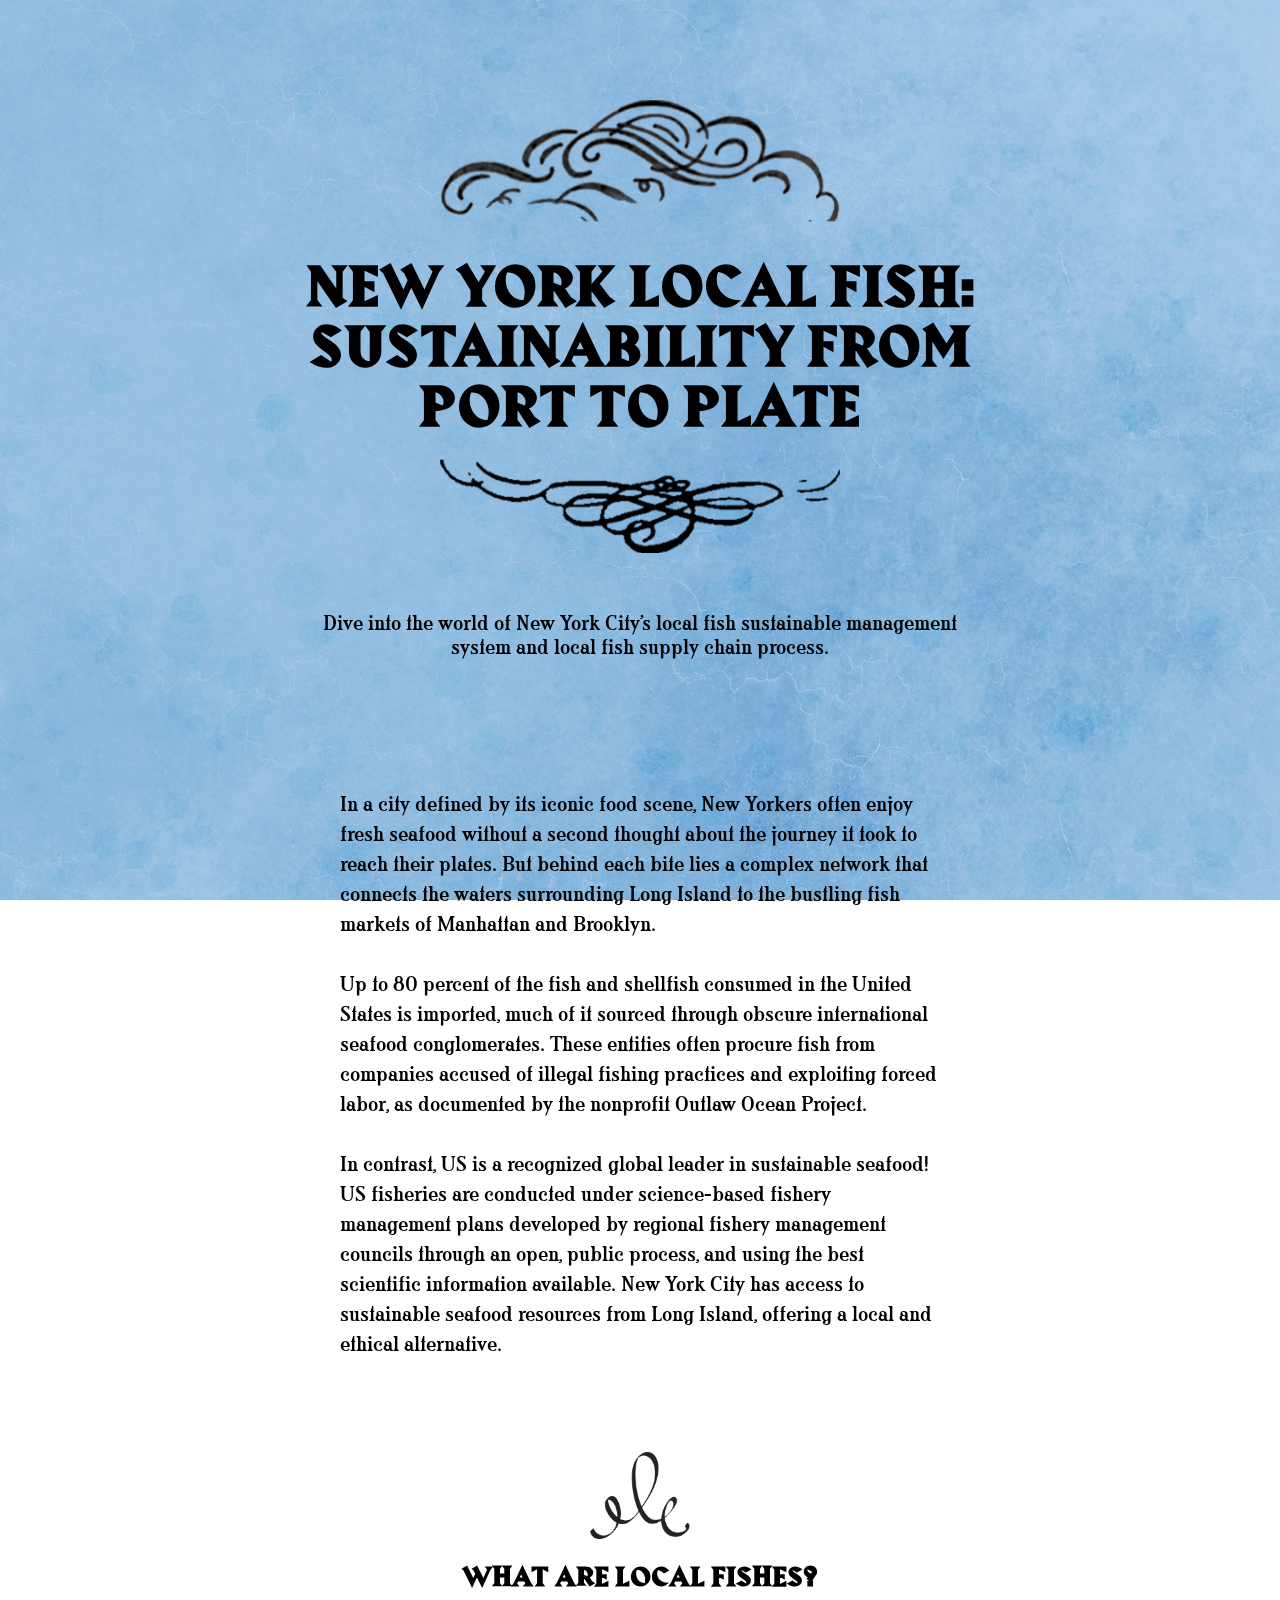
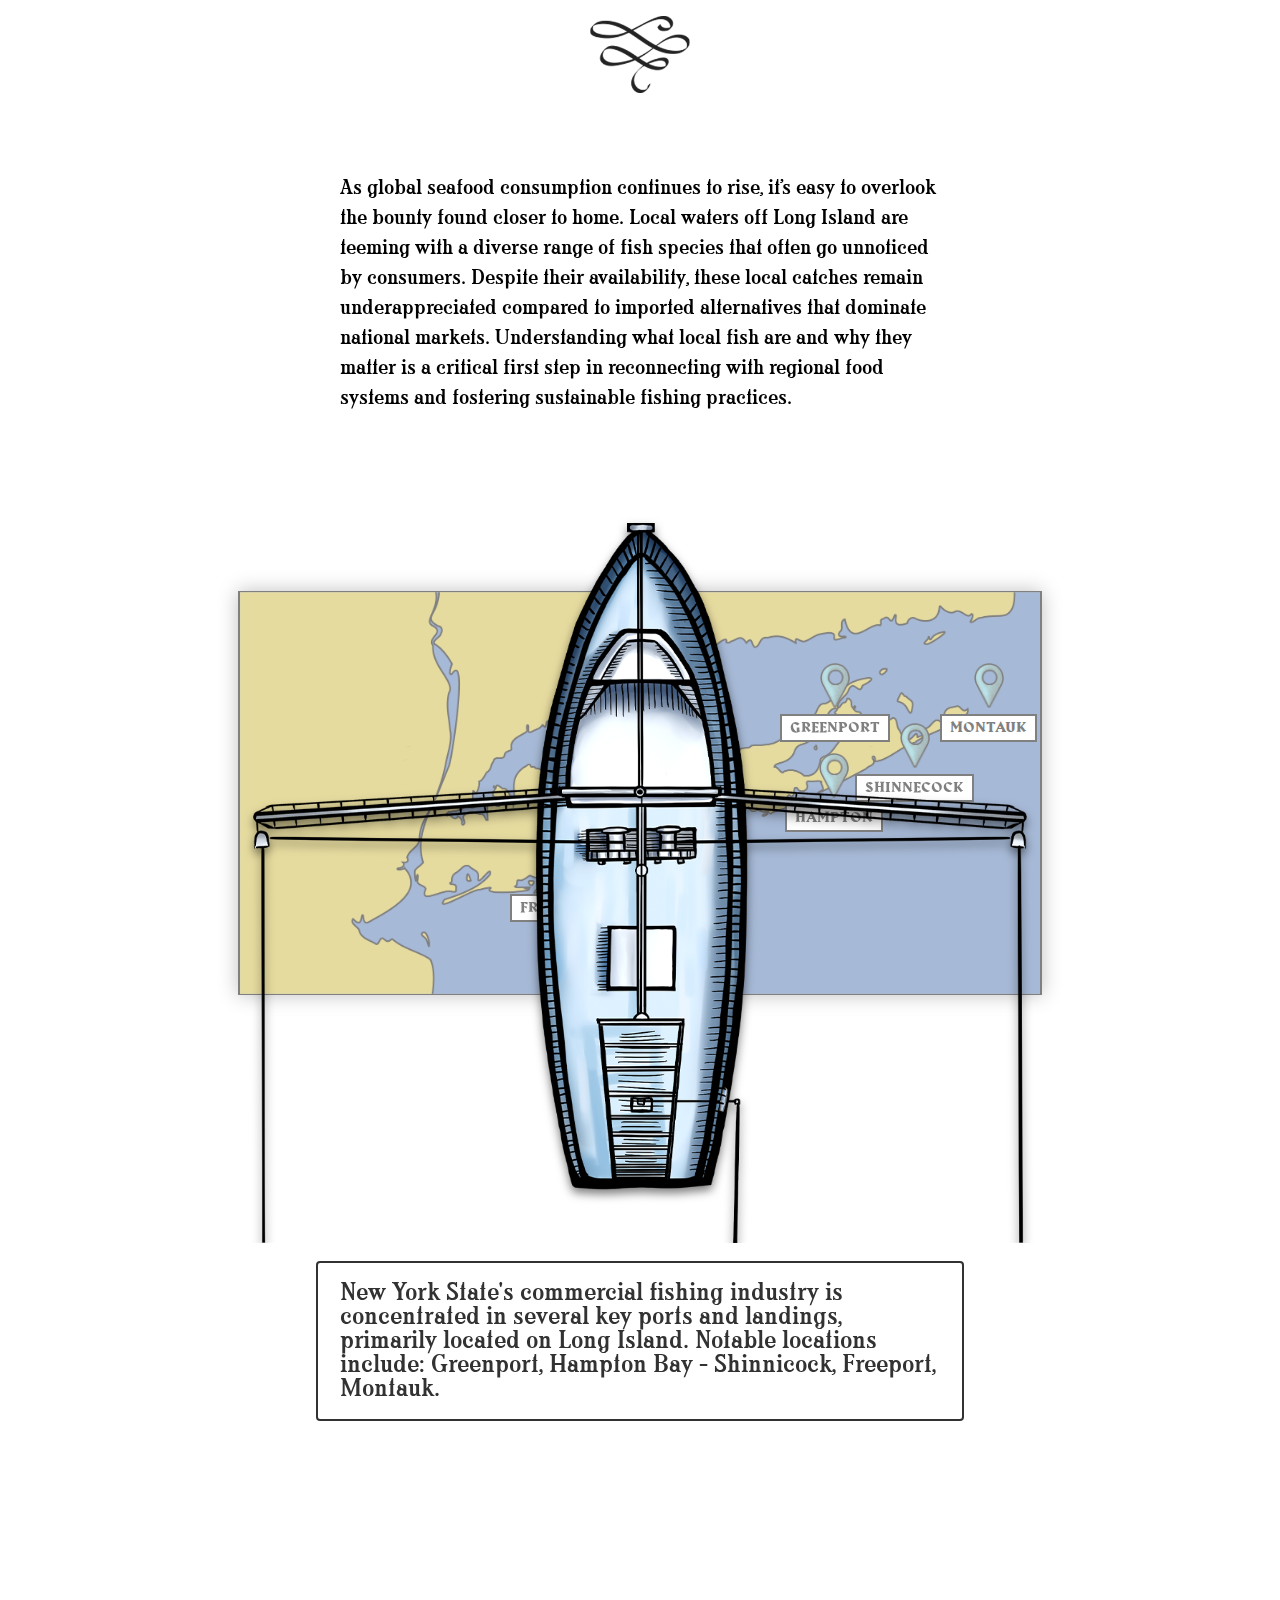
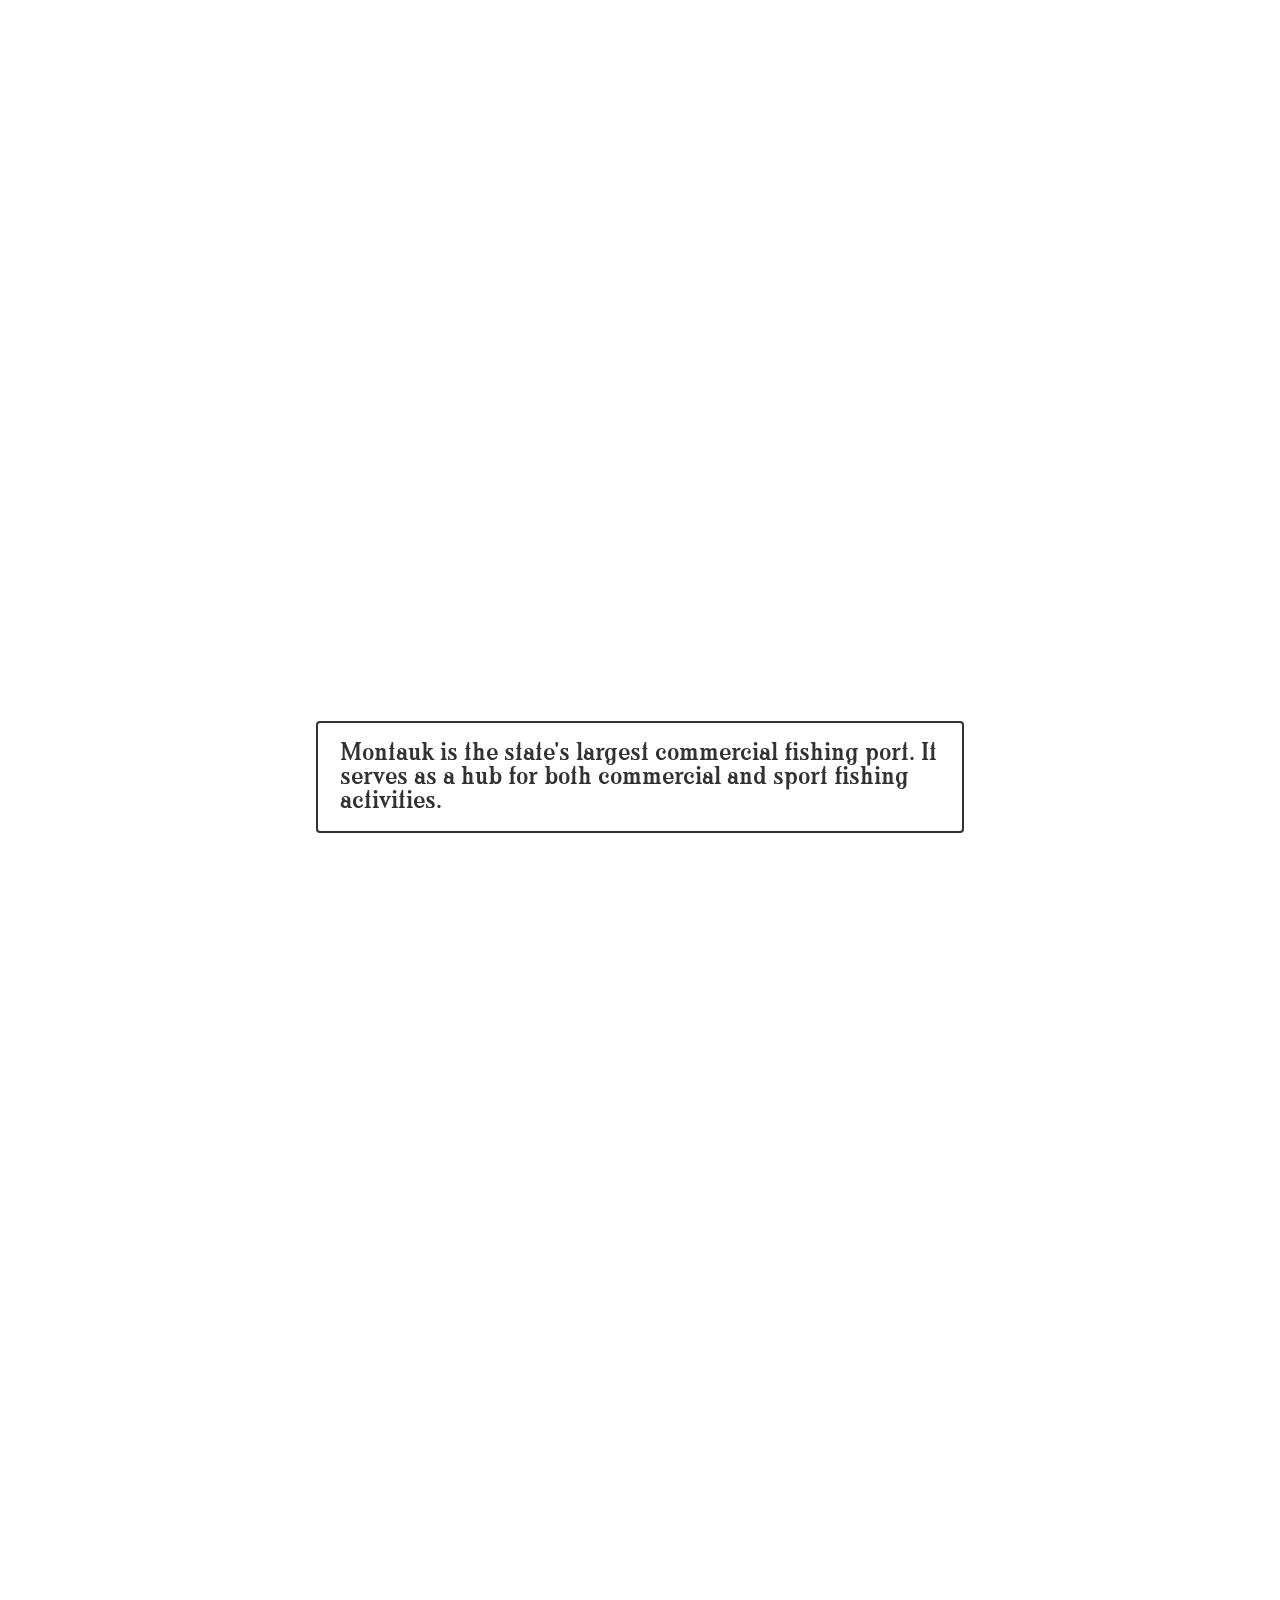
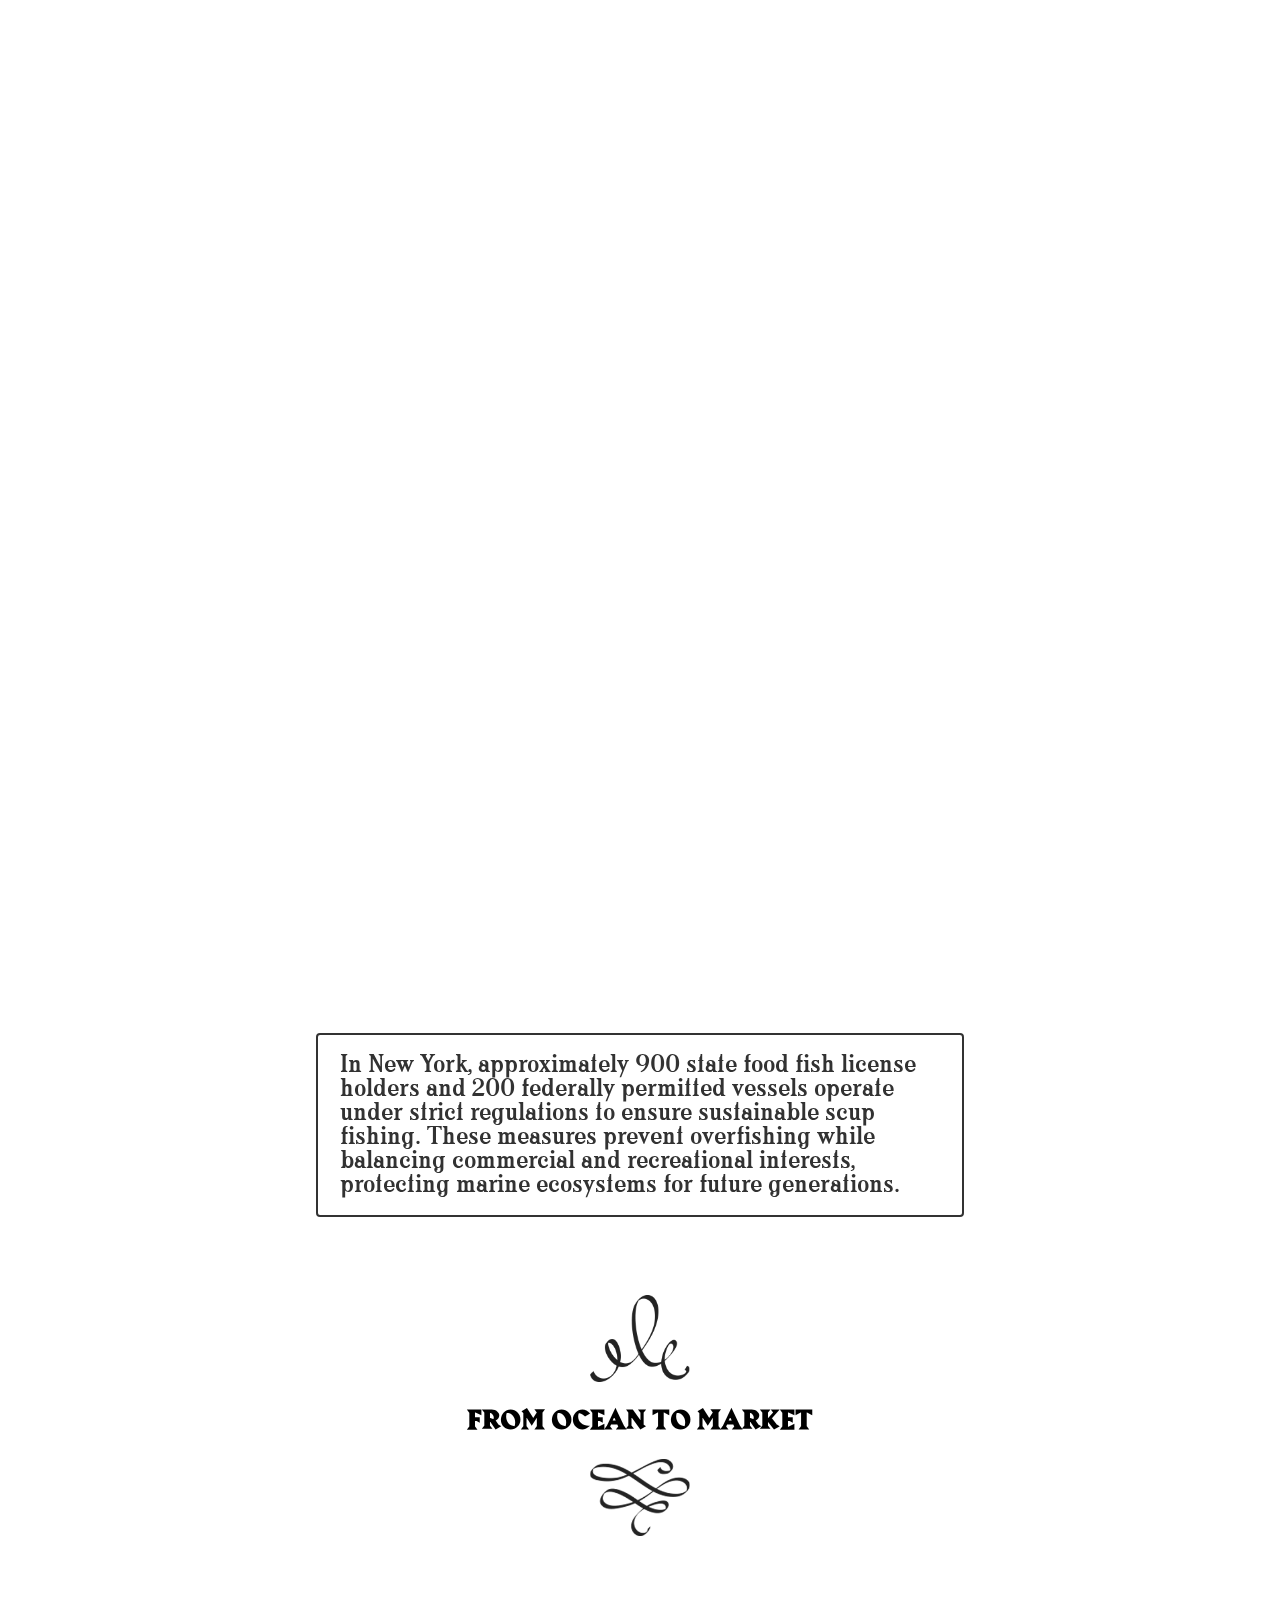
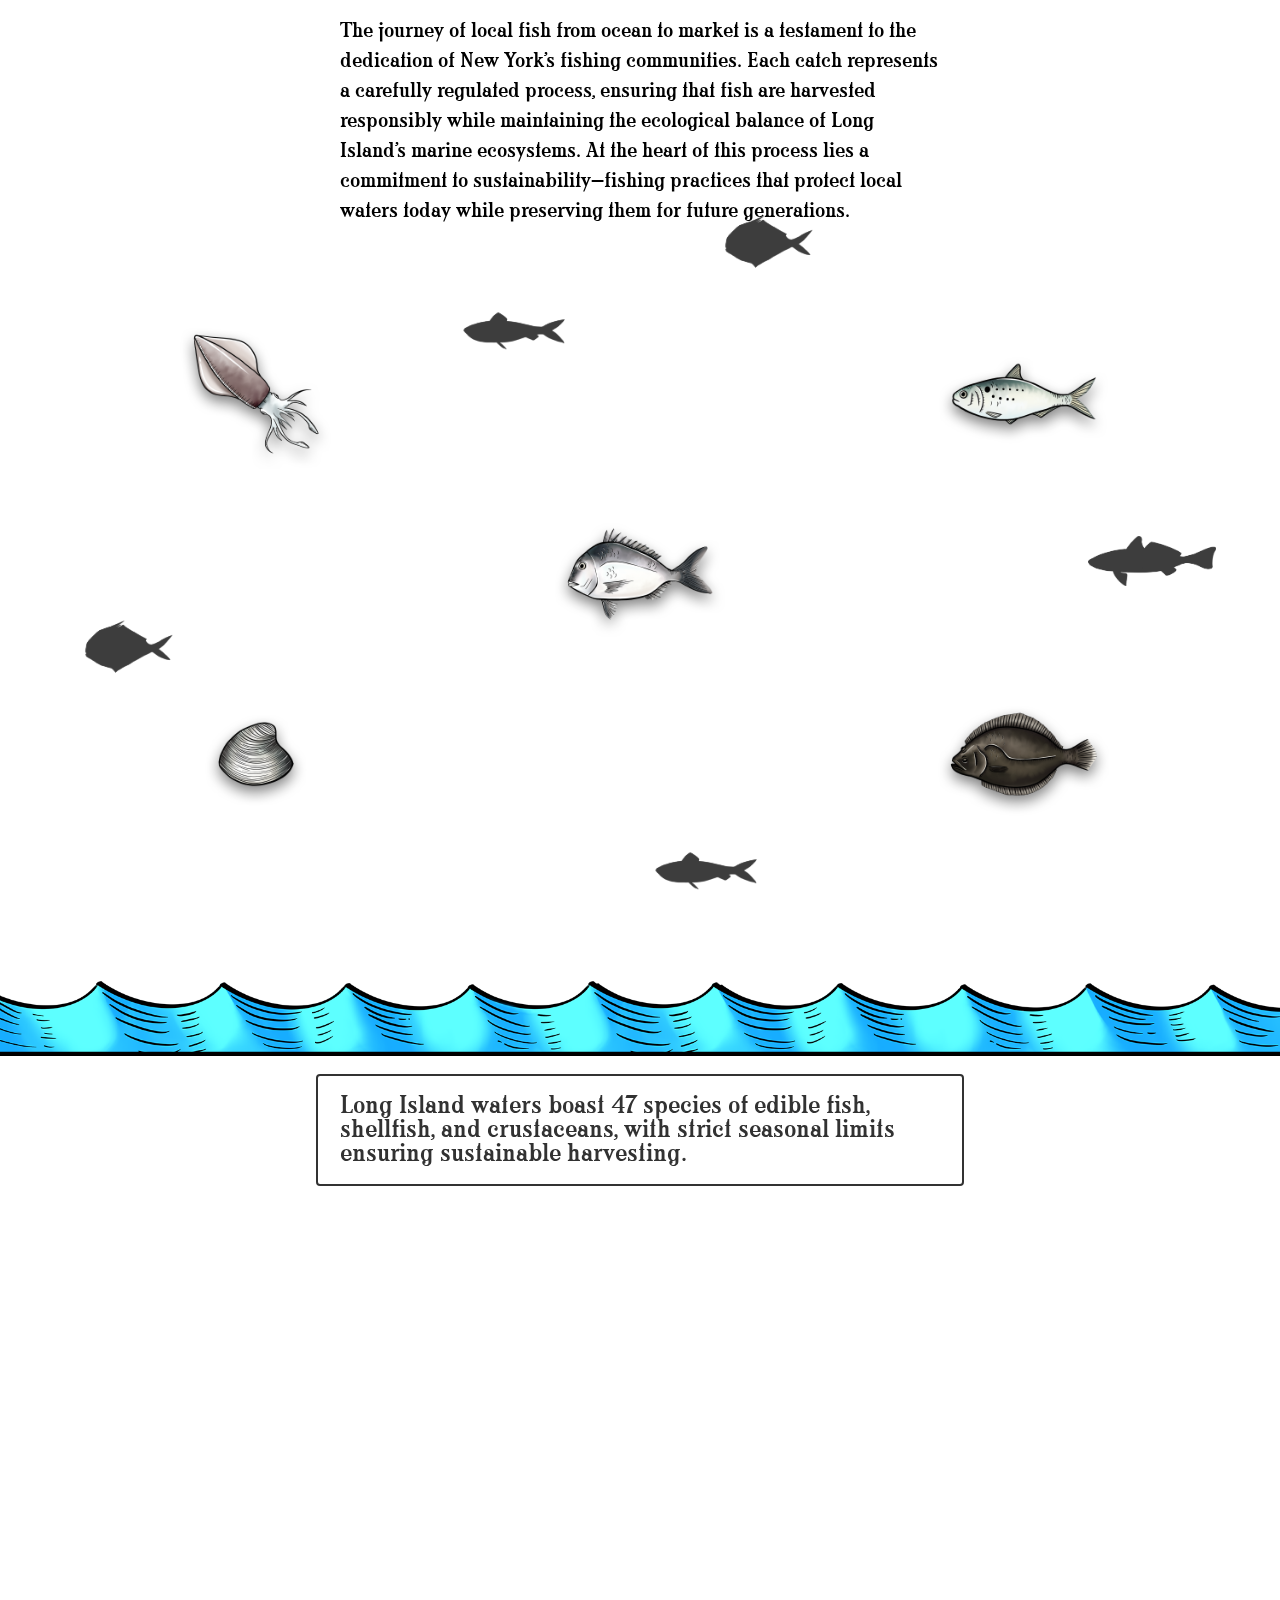
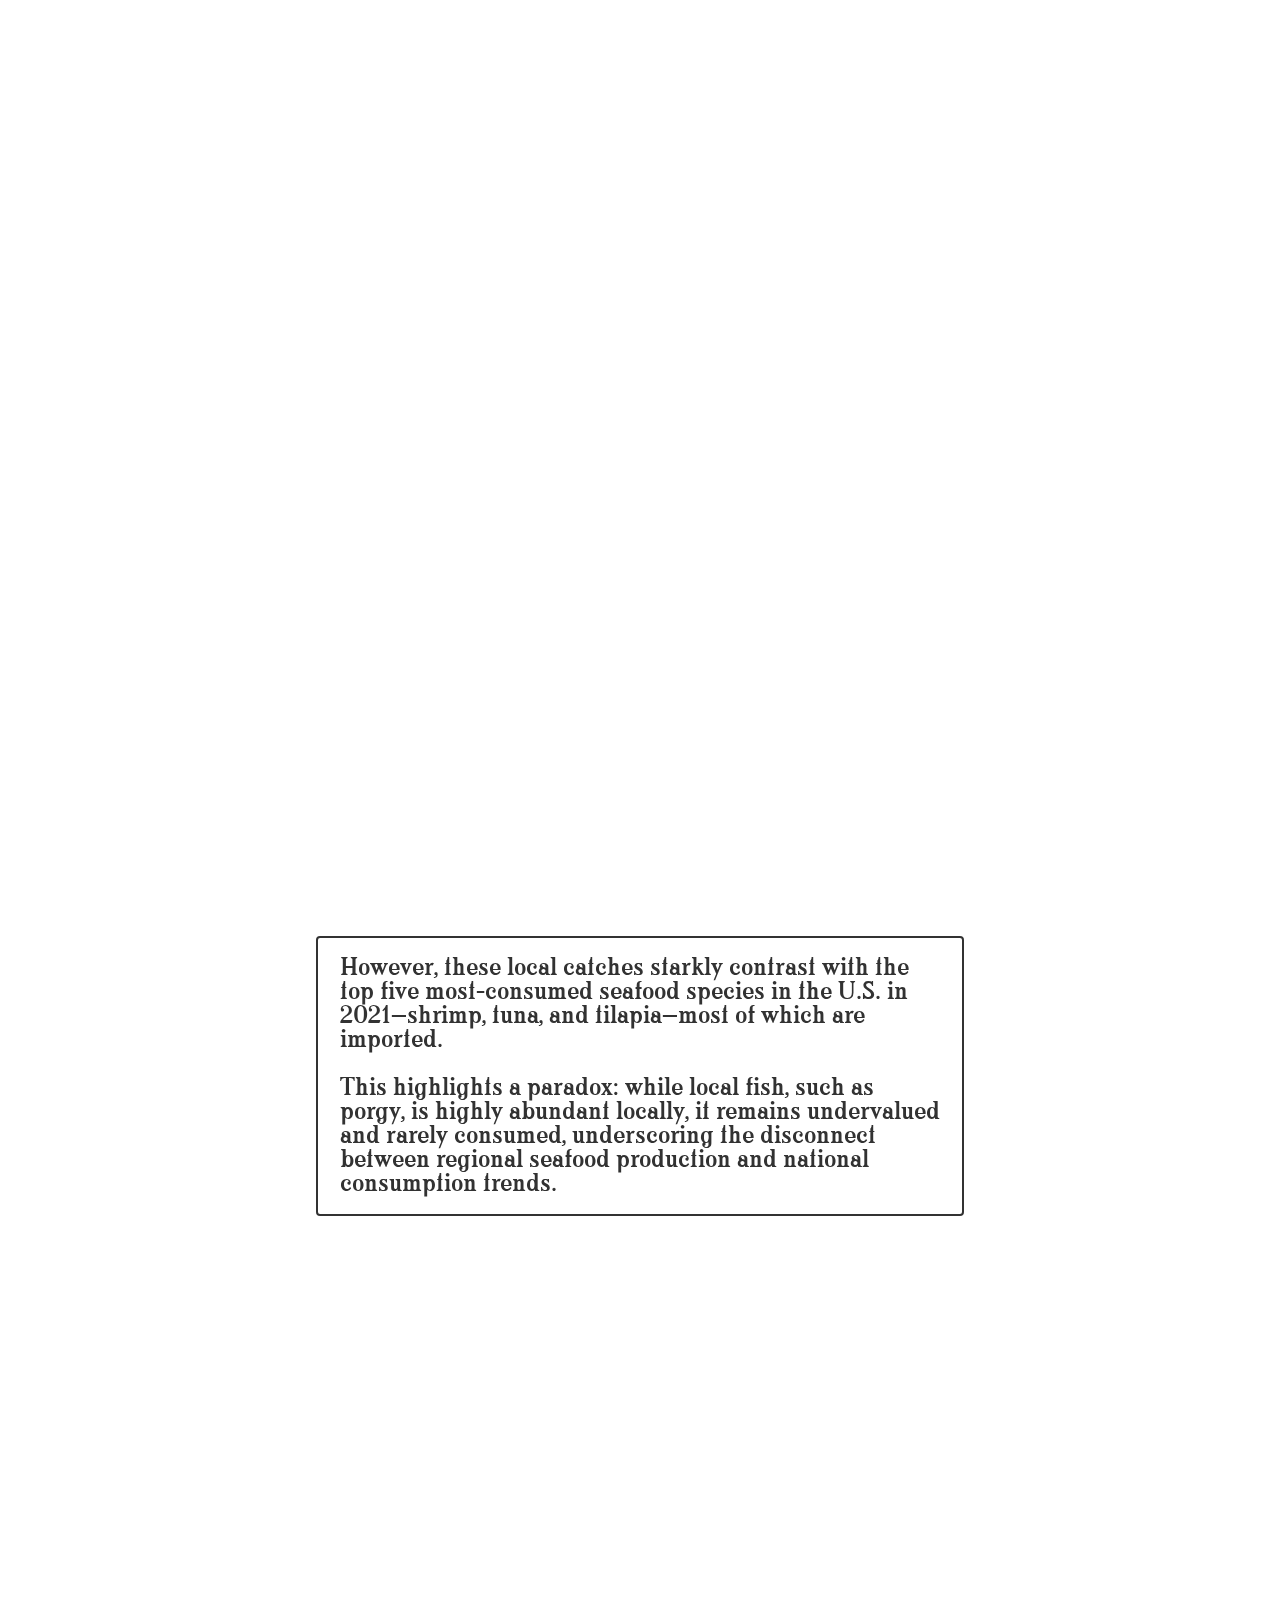
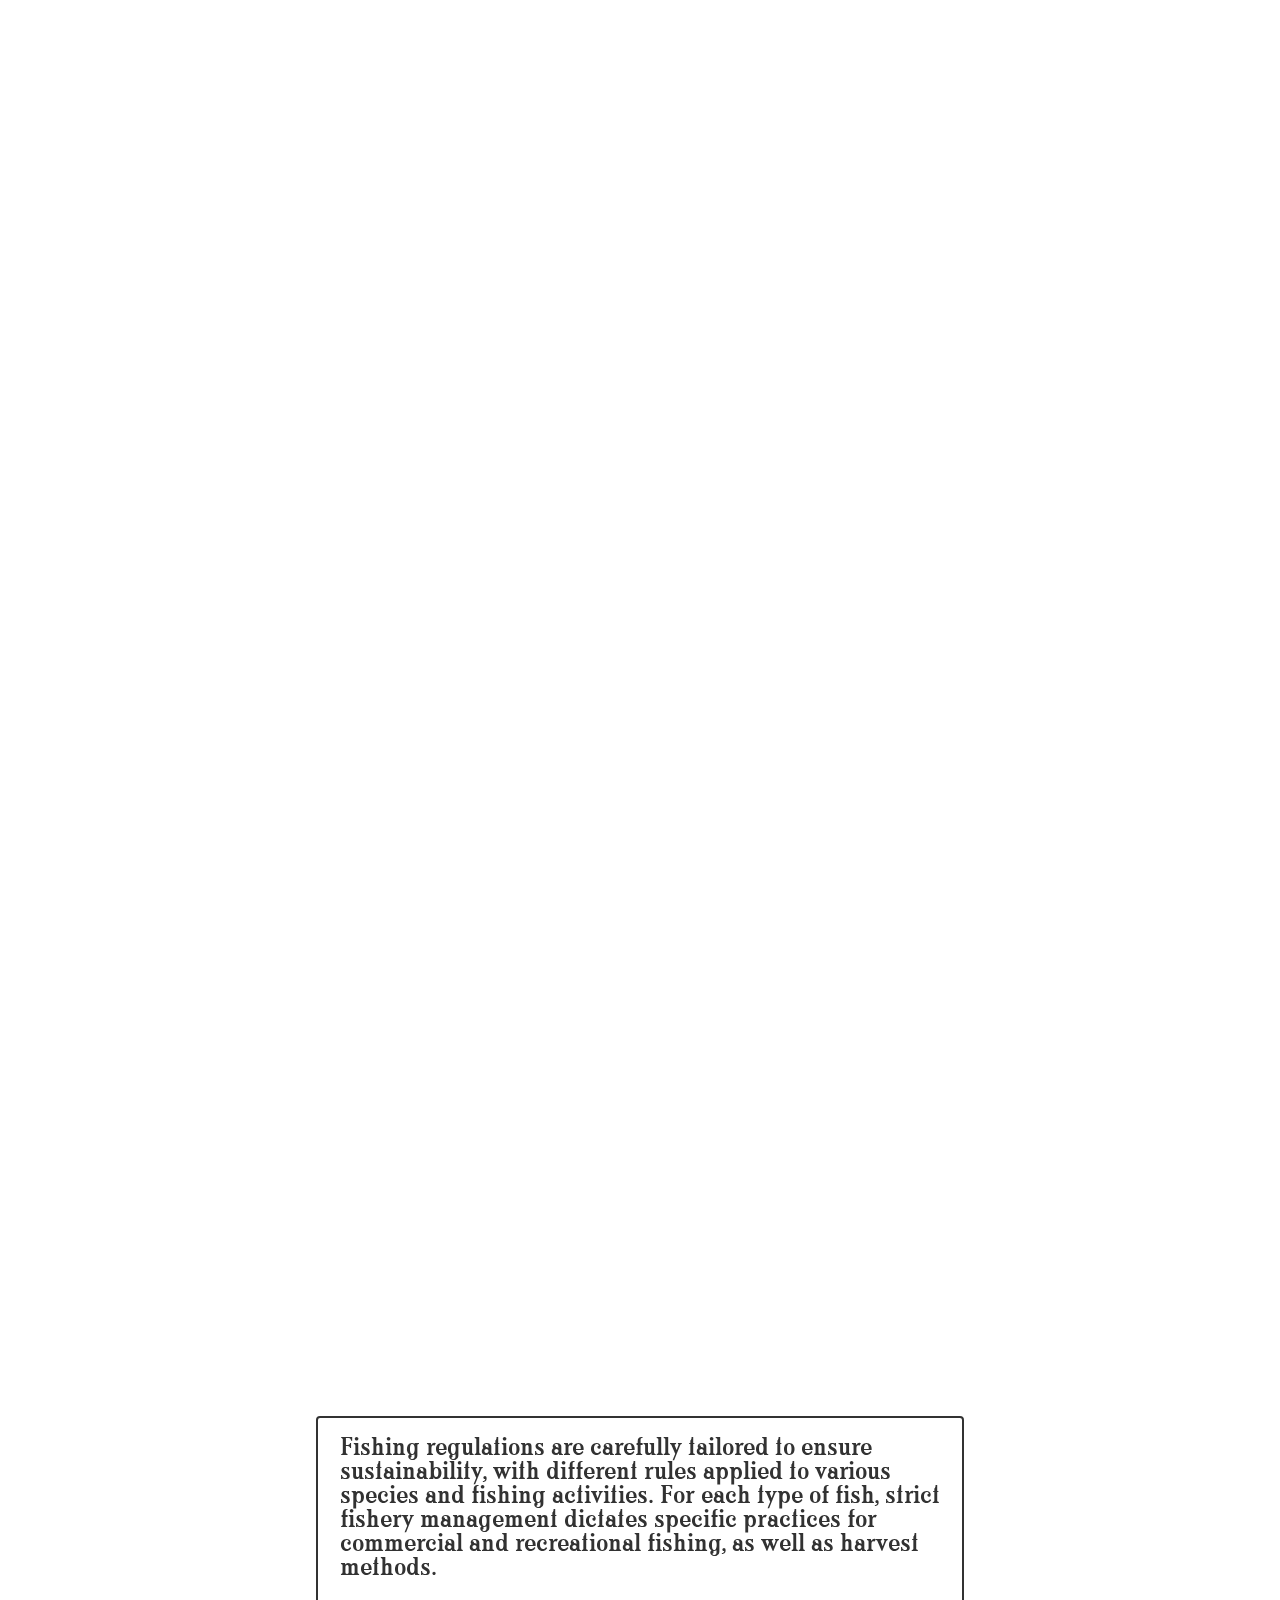
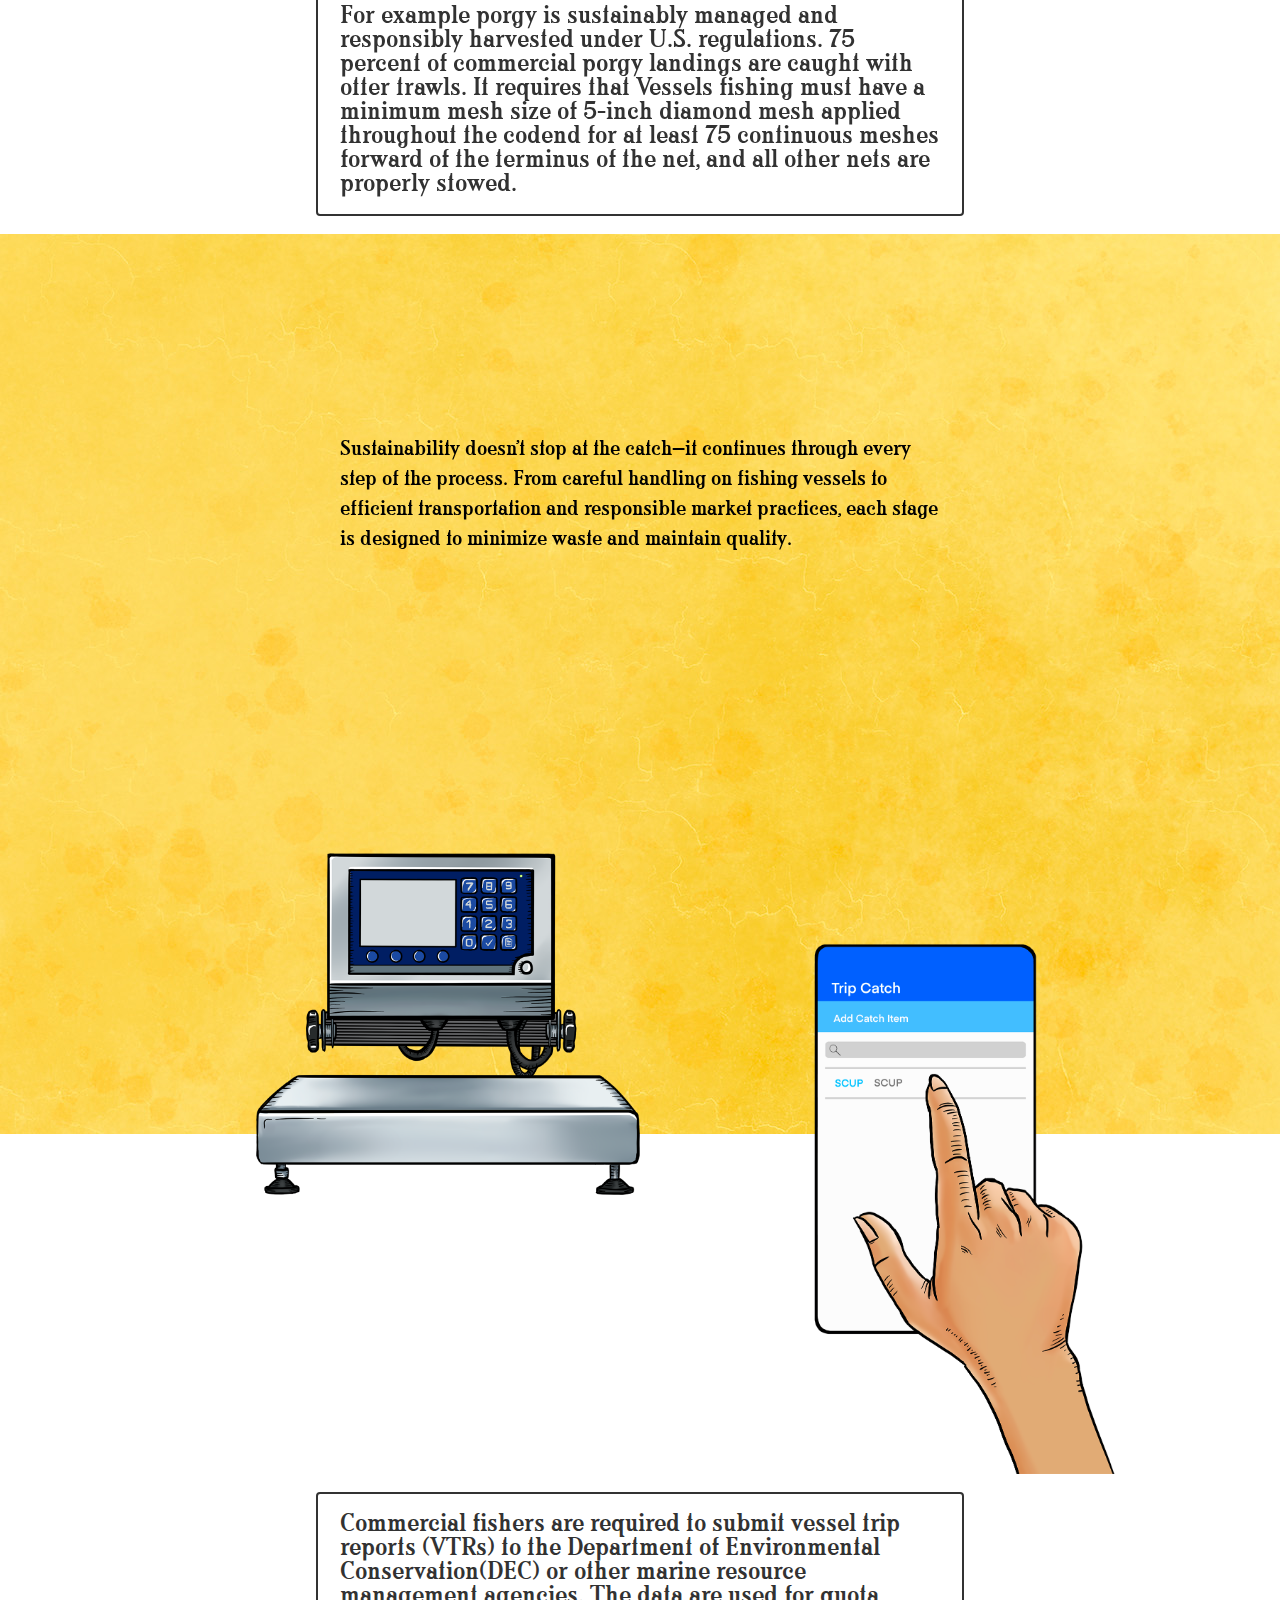
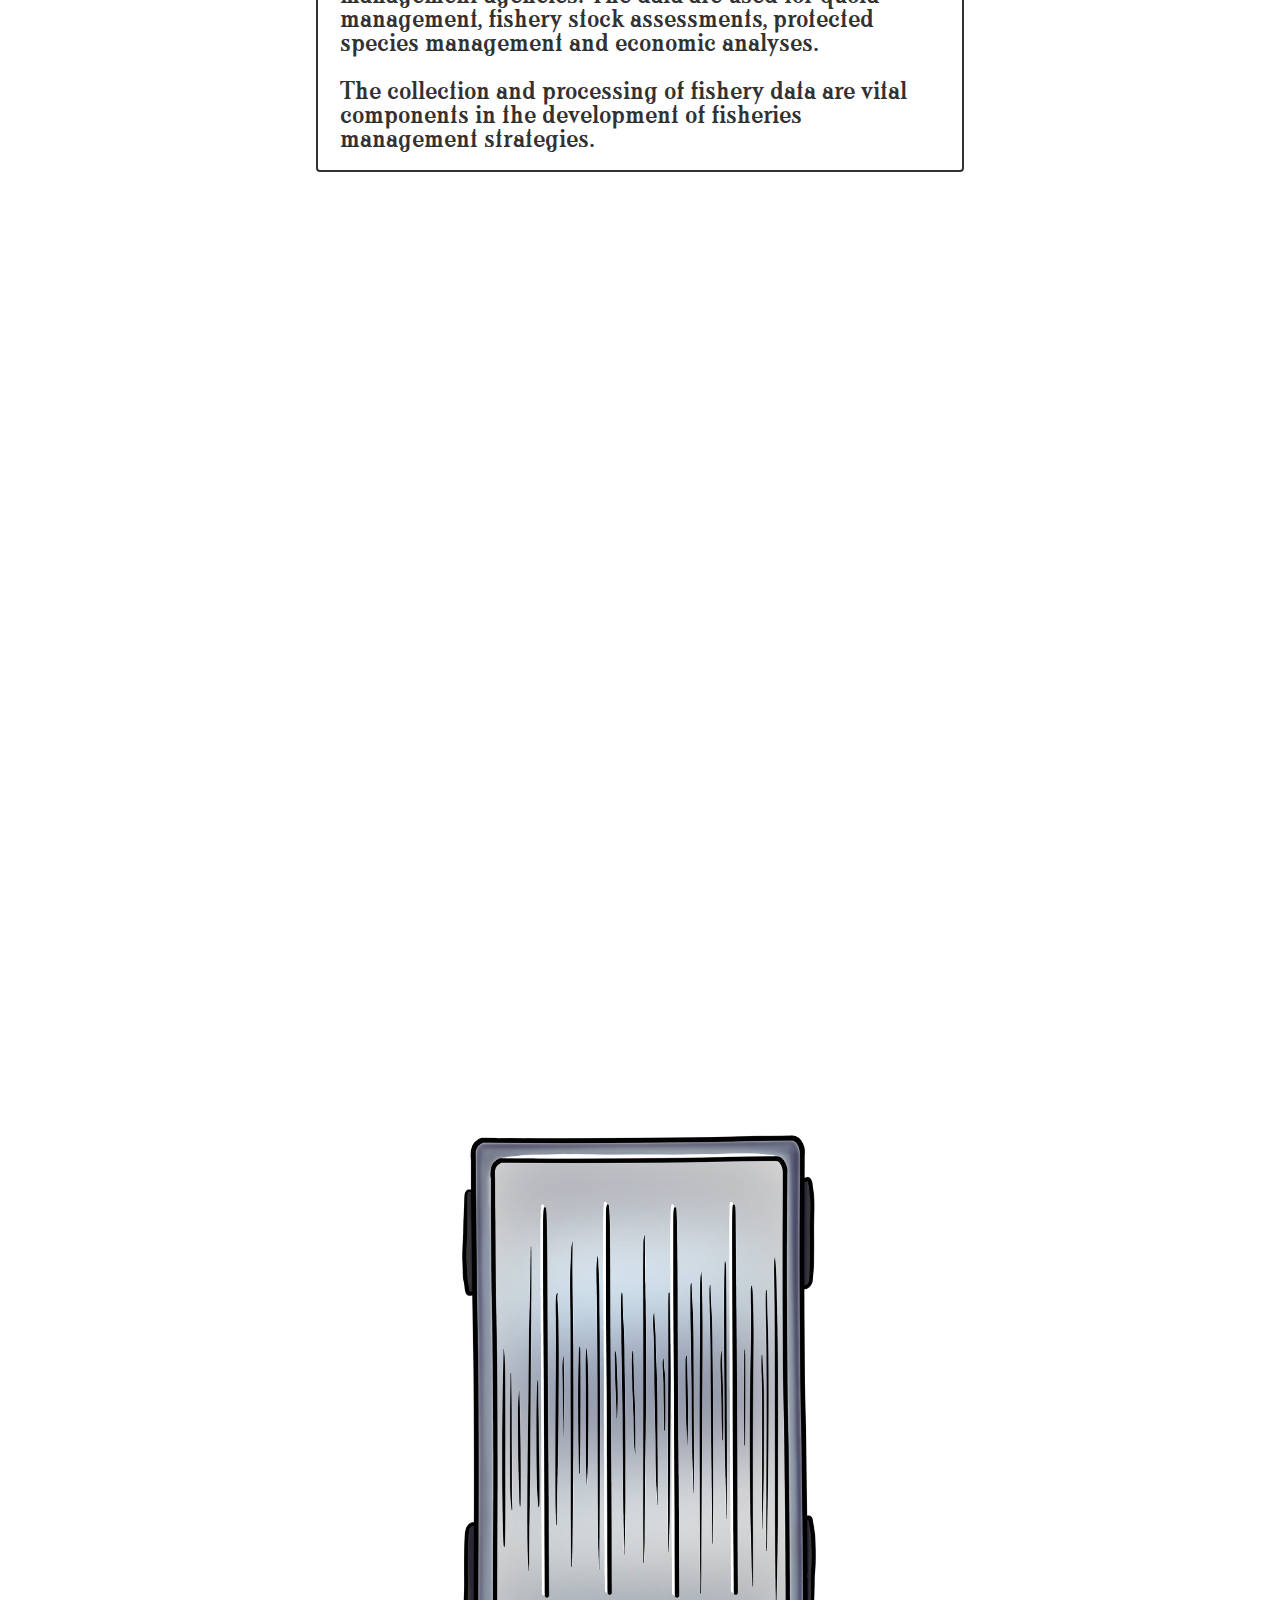
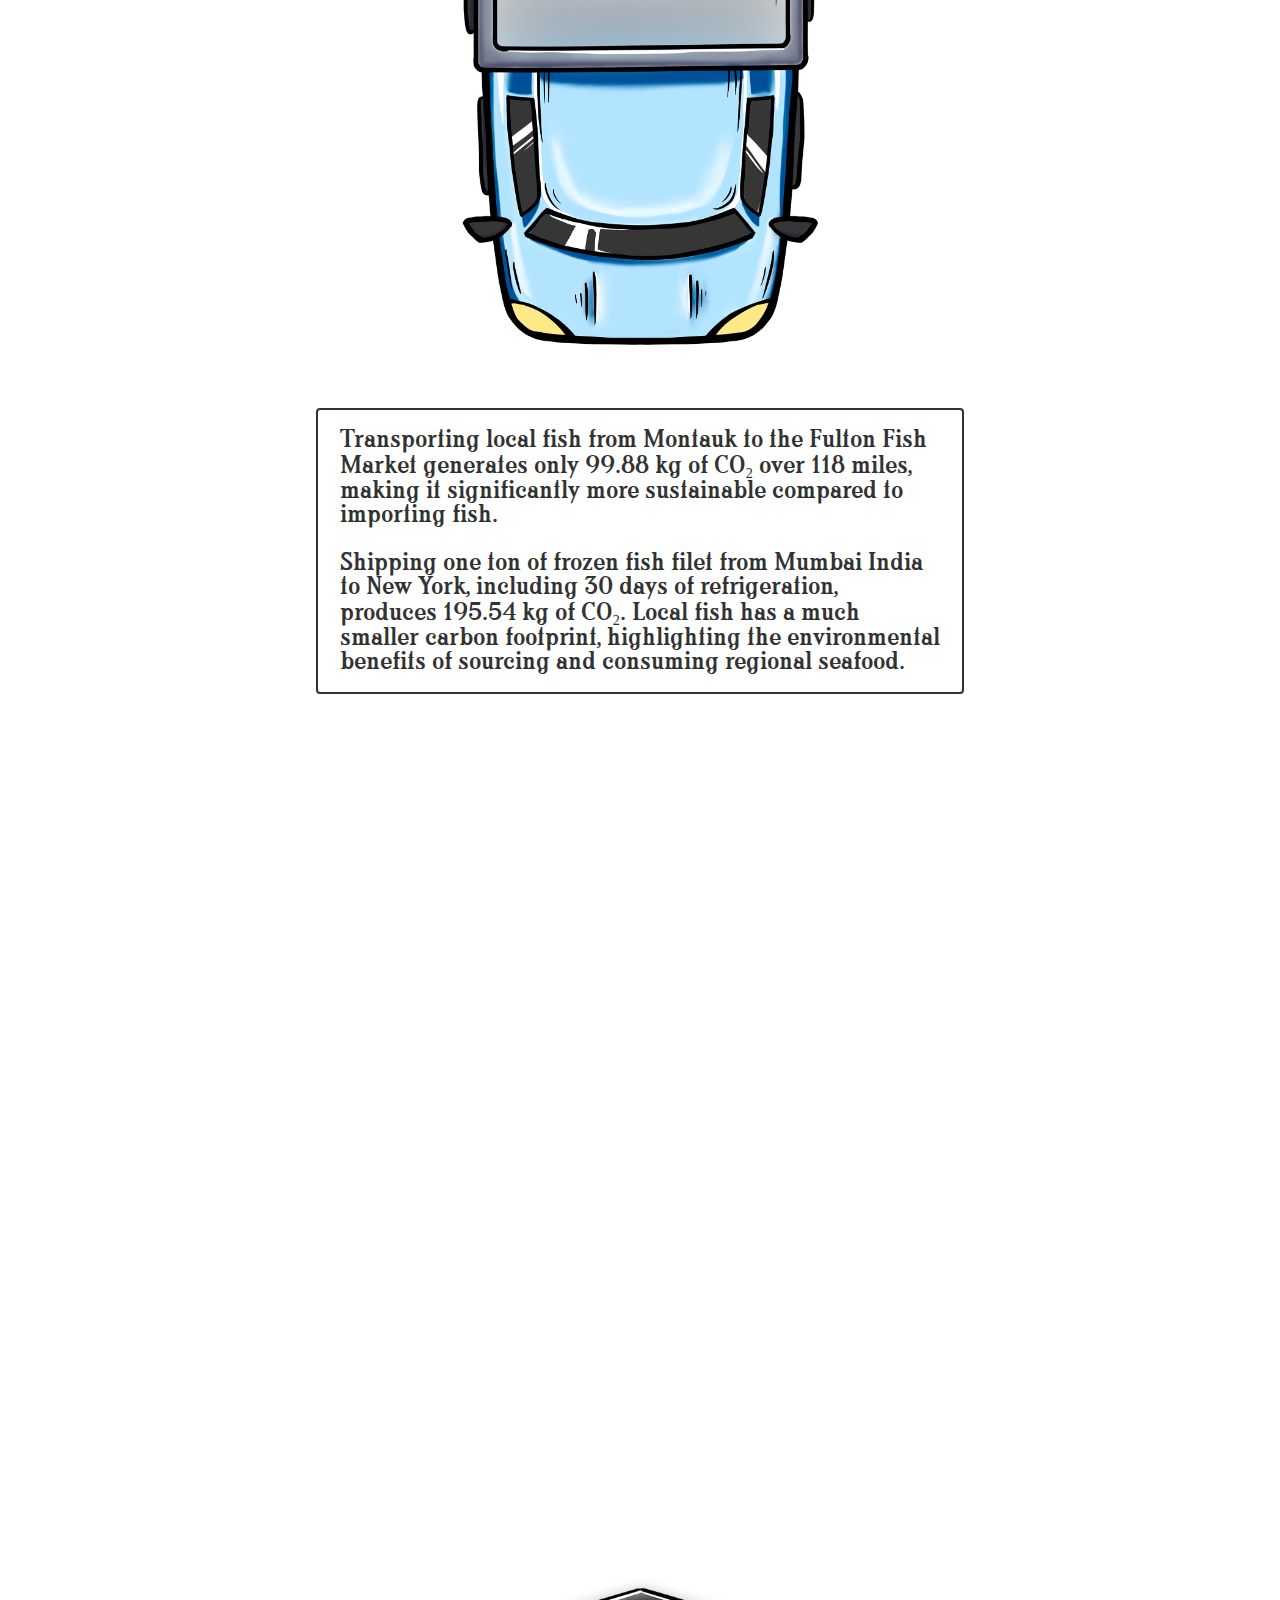
==== commit 17056c03: "fix text error" ====
--- a/index.html
+++ b/index.html
@@ -19,51 +19,55 @@
       </div> -->
 
     <div class="bg bg-default">
-        <img src="assets/images/BackgroundTexture_Default.jpg">
+        <img src="./assets/images/BackgroundTexture_Default.jpg">
     </div>
     <div class="bg bg-ocean" style="opacity: 0;">
-        <img src="assets/images/BackgroundTexture_ocean.jpg">
+        <img src="./assets/images/BackgroundTexture_ocean.jpg">
     </div>
     <div class="bg bg-default2" style="opacity: 0;">
-        <img src="assets/images/BackgroundTexture_Default.jpg">
+        <img src="./assets/images/BackgroundTexture_Default.jpg">
     </div>
     <div class="bg bg-yellow" style="opacity: 0;">
-        <img src="assets/images/BackgroundTexture_yellow.jpg">
+        <img src="./assets/images/BackgroundTexture_yellow.jpg">
     </div>
 
     <section>
-        <div class="cover-container full-screen">
+        <div class="animation-container full-screen">
             <div class="cover-fish cover-flounder" style="width:800px; top:50%;left:-800px;transform: scaleX(-1);">
-                <img src="assets/images/Flounder.png">
-            </div>
-
+                <img src="./assets/images/Flounder.png">
+            </div>
+    
             <div class="cover-fish cover-squid" style="width:400px; top:10%;left:-400px;transform: scaleX(-1);">
-                <img style="transform: rotate(-40deg);" src="assets/images/Longfin_Squid.png">
-            </div>
-
+                <img style="transform: rotate(-40deg);" src="./assets/images/Longfin_Squid.png">
+            </div>
+    
             <div class="cover-fish cover-porgy" style="width:450px; top:35%; left:100vw;">
-                <img src="assets/images/Porgy.png">
-            </div>
-
+                <img src="./assets/images/Porgy.png">
+            </div>
+    
             <div class="cover-fish cover-bunker" style="width:400px; top:90%; left:100vw;">
-                <img src="assets/images/Bunker.png">
-            </div>
-
-            <div class="cover-container title-text-wrapper">
-                    <img class="title" src="assets/images/TitleBorderTop.png" width="400">  
-                    <h1>New York 
-                        Local Fish: <br> 
-                        sustainability
-                        From Port
-                        to Plate</h1>
-                    <img class="title" src="assets/images/TitleBorderBot.png" width="400">  
-                    <h3>An illustrated guide to how schools will try to control the coronavirus when students return to their classrooms, this fall or in the future.</h3>
-                    <h4>Text by <a href="https://www.linkedin.com/in/qian-zhang-nyu/"><b>Qian Zhang</b></a><br>
-                        Illustrations by <br><a href="https://www.instagram.com/michellehua_portfolio/"><b>Michelle Hua</b><br>
-                        Coding and design by <a href="https://shunhuang.work"><b>Shun Huang</b></a><br>
-                    </h4>
-            </div>
-        </div>
+                <img src="./assets/images/Bunker.png">
+            </div>
+        </div>
+    
+        <div class="title-text-wrapper" style="padding-top: 100px;">
+            <img src="./assets/images/TitleBorderTop.png">
+            <h1>New York
+                Local Fish: <br>
+                sustainability
+                From Port
+                to Plate</h1>
+            <img class="title" src="./assets/images/TitleBorderBot.png">
+            <h3>Dive into the world of New York City’s local fish sustainable management system and local fish supply chain process.</h3>
+            <!-- <h4>Text by <a href="https://www.linkedin.com/in/qian-zhang-nyu/"><b>Qian Zhang</b></a><br>
+                Illustrations by <a href="https://www.instagram.com/michellehua_portfolio/"><b>Michelle Hua</b></a><br>
+                Coding and design by <a href="https://shunhuang.work"><b>Shun Huang</b></a><br>
+            </h4> -->
+        </div>
+    
+    </section>
+
+    <section>
         <div class="text-container" style="margin-top: 10vh;">
             <p>
                 In a city defined by its iconic food scene, New Yorkers often enjoy fresh seafood without a second
@@ -86,9 +90,9 @@
     <!-- point 1 start -->
     <section>
         <div class="header-container">
-            <img src="assets/images/Deco1.png" width="100">
+            <img src="./assets/images/Deco1.png" width="100">
             <h2>What are local fishes?</h2>
-            <img src="assets/images/Deco2.png" width="100">
+            <img src="./assets/images/Deco2.png" width="100">
         </div>
         <div class="text-container" style="margin-bottom: -10vh;">
             <p>
@@ -96,81 +100,55 @@
                 Despite their availability, these local catches remain underappreciated compared to imported alternatives that dominate national markets. 
                 Understanding what local fish are and why they matter is a critical first step in reconnecting 
                 with regional food systems and fostering sustainable fishing practices.
-                <!-- Can we put 2 paragraph here for transition?-->
             </p> 
         </div>
     </section>
-    <section>
-
+
+    <section>
         <div class="animation-container full-screen map-container">
-            <!-- <div class="ocean full-screen" style="
-            opacity: 0;
-            background-image: url(assets/images/BackgroundTexture_ocean.jpg);
-            background-size: cover;">
-            </div> -->
-            <!-- to do: instead of change div bg, create divs as bg and change the opacity -->
             <div class="map" style="filter: drop-shadow(0 0 10px rgba(0, 0, 0, 0.5));">
                 <div class="map-img">
-                    <img src="assets/images/Map.png">
+                    <img src="./assets/images/Map.png">
                 </div>
                 <div class="map-pin" style="top:250px; left:270px">
-                    <img src="assets/images/Pin_normal.png">
+                    <img src="./assets/images/Pin_normal.png">
                     <div class="label">Freeport</div>
                 </div>
                 <div class="map-pin" style="top:70px; left:540px">
-                    <img src="assets/images/Pin_normal.png">
+                    <img src="./assets/images/Pin_normal.png">
                     <div class="label">Greenport</div>
                 </div>
                 <div class="map-pin" style="top:160px; left:545px">
-                    <img src="assets/images/Pin_normal.png">
+                    <img src="./assets/images/Pin_normal.png">
                     <div class="label">Hampton</div>
                 </div>
                 <div class="map-pin" style="top:130px; left:615px">
-                    <img src="assets/images/Pin_normal.png">
+                    <img src="./assets/images/Pin_normal.png">
                     <div class="label">Shinnecock</div>
                 </div>
                 <div class="map-pin" style="top:70px; left:700px;">
-                    <img class="montauk1"  src="assets/images/Pin_normal.png">
+                    <img class="montauk1"  src="./assets/images/Pin_normal.png">
                     <div class="label label-montauk">montauk</div>
                 </div>
                 <div class="map-pin" style="top:70px; left:700px;">
-                    <img class="montauk2" style="opacity: 0" src="assets/images/Pin.png">
+                    <img class="montauk2" style="opacity: 0" src="./assets/images/Pin.png">
                     <div class="label label-montauk">montauk</div>
                 </div>
             </div>
             <div class="boat" style="height: 80vh; bottom:0; align-items: flex-end !important; filter: drop-shadow(0 5px 5px rgba(0, 0, 0, 0.5));">
-                <img style="height:100%" src="assets/images/Boat.png">
-            </div>
-            <!-- <div class="cloud1" style="top:0%; left:-80%; width: 80%; height: 100vh;">
-                <img src="assets/images/Cloud1.png">
-            </div>
-            <div class="cloud2" style="top:0%; right:-80%; width: 80%; height: 100vh;">
-                <img src="assets/images/Cloud2.png">
-            </div> -->
-
-            <!-- <div class="cloud4" style="bottom:0; right:0; width: 75%;">
-                <img src="assets/images/cloud4.png">
-            </div>
-            <div class="cloud3" style="top:0; left:0; width: 65%;">
-                <img src="assets/images/cloud3.png">
-            </div>
-            <div class="cloud2" style="bottom:0; right:0; width: 75%;">
-                <img src="assets/images/cloud2.png">
-            </div>
-            <div class="cloud1" style="bottom:0; left:0; width: 55%;">
-                <img src="assets/images/cloud1.png">
-            </div> -->
+                <img style="height:100%" src="./assets/images/Boat.png">
+            </div>
             <div class="cloud4" style="bottom:100%; left:100%; width: 75%;">
-                <img src="assets/images/cloud4.png">
+                <img src="./assets/images/cloud4.png">
             </div>
             <div class="cloud3" style="bottom:100%; left:-65%; width: 65%;">
-                <img src="assets/images/cloud3.png">
+                <img src="./assets/images/cloud3.png">
             </div>
             <div class="cloud2" style="top:100%; left:100%; width: 75%;">
-                <img src="assets/images/cloud2.png" alt="Cloud 2">
+                <img src="./assets/images/cloud2.png" alt="Cloud 2">
             </div>
             <div class="cloud1" style="top:100%; left:-55%; width: 55%;">
-                <img src="assets/images/cloud1.png" alt="Cloud 1">
+                <img src="./assets/images/cloud1.png" alt="Cloud 1">
             </div>
         </div>
         <div class="text-box-container">
@@ -180,12 +158,10 @@
                 Freeport, Montauk.
             </div>
             <div class="text-box text02" style="margin-bottom: 200vh;">
-                <!-- text02  -->
                 Montauk is the state's largest commercial fishing port.
                 It serves as a hub for both commercial and sport fishing activities.
             </div>
             <div class="text-box text03" style="margin-bottom: 0;">
-                <!-- text03  -->
                 In New York, approximately 900 state food fish license holders and 200 federally permitted vessels
                 operate under strict regulations to ensure sustainable scup fishing.
                 These measures prevent overfishing while balancing commercial and recreational interests, protecting
@@ -200,13 +176,12 @@
     <div class="point2-a"></div>
     <section>
         <div class="header-container">
-            <img src="assets/images/Deco1.png" width="100">
+            <img src="./assets/images/Deco1.png" width="100">
             <h2 class="head2">From ocean to market</h2>
-            <img src="assets/images/Deco2.png" width="100">
+            <img src="./assets/images/Deco2.png" width="100">
         </div>
         <div class="text-container" style="margin-bottom: -10vh;">
             <p>
-                <!-- Can we put 2 paragraph here for transition? write something like: -->
                 The journey of local fish from ocean to market is a testament to the dedication of New York’s fishing communities. Each catch represents a carefully regulated process, ensuring that fish are harvested responsibly while maintaining the ecological balance of Long Island’s marine ecosystems. At the heart of this process lies a commitment to sustainability—fishing practices that protect local waters today 
                 while preserving them for future generations.
             </p>
@@ -218,77 +193,58 @@
             <div class="ocean">
             </div>
             <div class="fish-crowd">
-                <!-- <img src="assets/images/画板1.png"> -->
             </div>
             <div class="wave" style="bottom:0;">
-                <img src="assets/images/Wave.png">
+                <img src="./assets/images/Wave.png">
             </div>
             <div class="fish-group full-screen">
                 <div class="fish fish-back" style="top:10%; left:60%;">
-                    <img src="assets/images/Backup Fish Butterfish.png">
+                    <img src="./assets/images/Backup Fish Butterfish.png">
                 </div>
                 <div class="fish fish-back" style="top:20%; left:40%;">
-                    <img src="assets/images/Backup Fish Herring.png">
+                    <img src="./assets/images/Backup Fish Herring.png">
                 </div>
                 <div class="fish fish-back" style="top:45%; right:10%;">
-                    <img src="assets/images/Backup Fish Weakfish.png">
+                    <img src="./assets/images/Backup Fish Weakfish.png">
                 </div>
                 <div class="fish fish-back" style="top:55%; left:10%;">
-                    <img src="assets/images/Backup Fish Butterfish.png">
+                    <img src="./assets/images/Backup Fish Butterfish.png">
                 </div>
                 <div class="fish fish-back" style="bottom:20%; left:55%;">
-                    <img src="assets/images/Backup Fish Herring.png">
-                </div>
-                <!-- <div class="fish" style="top:30%; left:30%;">
-                    <img src="assets/images/Longfin_Squid.png">
-                </div>
-                <div class="fish porgy" style="top:40%; left:65%;">
-                    <img src="assets/images/Porgy.png">
-                </div>
-                <div class="fish" style="top:45%; left:10%;">
-                    <img src="assets/images/Bunker.png">
-                </div>
-                <div class="fish" style="top:70%; left:30%;">
-                    <img src="assets/images/Flounder.png">
-                </div>
-                <div class="fish" style="top:65%; left:55%;">
-                    <img src="assets/images/Quahog.png">
-                </div> -->
+                    <img src="./assets/images/Backup Fish Herring.png">
+                </div>
                 <div class="fish" style="top:30%; left:20%;">
-                    <img class="main-fish" src="assets/images/Longfin_Squid.png">
+                    <img class="main-fish" src="./assets/images/Longfin_Squid.png">
                     <div class="label fish-label">Longfin Squid</div>
                 </div>
                 <div class="fish" style="top:30%; right:20%;">
-                    <img class="main-fish" src="assets/images/Bunker.png">
+                    <img class="main-fish" src="./assets/images/Bunker.png">
                     <div class="label fish-label">Bunker</div>
                 </div>
                 <div class="fish porgy" style="top:50%; left:50%; ">
-                    <img class="main-fish" src="assets/images/Porgy.png">
+                    <img class="main-fish" src="./assets/images/Porgy.png">
                     <div class="label fish-label">Porgy</div>
                 </div>
                 <div class="fish" style="bottom:30%; left:20%;">
-                    <img class="main-fish" src="assets/images/Quahog.png">
+                    <img class="main-fish" src="./assets/images/Quahog.png">
                     <div class="label fish-label">Quahog</div>
                 </div>
                 <div class="fish" style="bottom:30%; right:20%;">
-                    <img class="main-fish" src="assets/images/Flounder.png">
+                    <img class="main-fish" src="./assets/images/Flounder.png">
                     <div class="label fish-label">Flounder</div>
                 </div>
             </div>
             <div class="trawl" style="height: 100%;opacity: 0;">
-                <img style="height: 100%;" src="assets/images/Fishing_net.png">
+                <img style="height: 100%;" src="./assets/images/Fishing_net.png">
                 <div id="widthDisplay" style="display: none;"></div>
             </div>
         </div>
         <div class="text-box-container">
             <div class="text-box text04" style="margin-top: 100vh; margin-bottom: 150vh;">
-                <!-- text04  -->
                 Long Island waters boast 47 species of edible fish, shellfish, and crustaceans,
                 with strict seasonal limits ensuring sustainable harvesting.
             </div>
             <div class="text-box text05" style="margin-bottom: 200vh;">
-                <!-- text05 -->
-                In 2022, the top species landed by weight in New York were squid, porgy, fluke, clam, and bunker.
                 However, these local catches starkly contrast with the top five most-consumed seafood species in the
                 U.S. in 2021—shrimp, tuna, and tilapia—most of which are imported.
                 <br><br>
@@ -296,14 +252,7 @@
                 undervalued and rarely consumed,
                 underscoring the disconnect between regional seafood production and national consumption trends.
             </div>
-            <!-- <div class="text-box text06" style="margin-bottom: 100vh;">
-                Fishing regulations are carefully tailored to ensure sustainability,
-                with different rules applied to various species and fishing activities.
-                For each type of fish, strict fishery management dictates
-                specific practices for commercial and recreational fishing, as well as harvest methods.
-            </div> -->
             <div class="text-box text07" style="margin-bottom: 0;">
-                <!-- text07 -->
                 Fishing regulations are carefully tailored to ensure sustainability,
                 with different rules applied to various species and fishing activities.
                 For each type of fish, strict fishery management dictates
@@ -322,7 +271,7 @@
     <div class="point2-b"></div>
     <section>
         <div class="bg bg-yellow1" style="opacity: 1; position: absolute !important; top: 0; z-index: 0; height: 100vh;">
-            <img src="assets/images/BackgroundTexture_yellow.jpg">
+            <img src="./assets/images/BackgroundTexture_yellow.jpg">
         </div>
         <div class="text-container" style="margin-top: 20vh; margin-bottom: 0vh; z-index: 1;">
             <p>
@@ -330,30 +279,29 @@
             </p>
         </div>
     </section>
-
  
     <section>
         <div class="animation-container full-screen weight-container">
             <div class="weight-bg" style="width: 100vw; height: 100vh">
                 <div class="weight" style="top:50%; left:20%;">
-                    <img src="assets/images/Weight.png">
+                    <img src="./assets/images/Weight.png">
                 </div>
                 <div class="form" style="bottom: 0; right:10%;">
-                    <img src="assets/images/Form.png">
+                    <img src="./assets/images/Form.png">
                 </div>
             </div>
             <div class="porgy-weighted" style="top:-200px; z-index: 1;">
-                <img src="assets/images/PorgySingle.png" w>
+                <img src="./assets/images/PorgySingle.png" w>
             </div>
             <div class="box" style="top:50%; left: 100vw; width:40%; z-index: 0;">
-                <img src="assets/images/Box.png">
+                <img src="./assets/images/Box.png">
             </div>
         </div>
         <div class="text-box-container">
             <div class="text-box text08" style="margin-top: 100vh; margin-bottom: 100vh;">
-                <!-- text08 -->
-                Commercial fishers are required to submit vessel trip reports (VTRs) to the Department of Environmental
-                Conservation(DEC). Marine resource management agencies, The data are used for quota management, fishery
+                Commercial fishers are required to submit vessel trip reports (VTRs) to 
+                the Department of Environmental Conservation(DEC) or other marine resource 
+                management agencies. The data are used for quota management, fishery
                 stock assessments, protected species management and economic analyses.
                 <br><br>
                 The collection and processing of fishery data are vital components in the development of fisheries
@@ -366,12 +314,11 @@
     <section>
         <div class="animation-container full-screen trunk-container" style="background: none !important;">
             <div class="trunk" style="width:30%;">
-                <img src="assets/images/trunk.png" style="height: 90vh; width: auto;">
+                <img src="./assets/images/trunk.png" style="height: 90vh; width: auto;">
             </div>
         </div>
         <div class="text-box-container">
             <div class="text-box text09" style="margin-top: 100vh;margin-bottom: 50vh;">
-                <!-- [text09] -->
                 Transporting local fish from Montauk to the Fulton Fish Market generates only 99.88 kg of CO₂ over 118
                 miles, making it significantly more sustainable compared to importing fish.
                 <br><br>
@@ -386,7 +333,7 @@
     <section>
         <div class="animation-container full-screen sign-container">
             <div class="sign" style="bottom:0; width:70%; height: 500px;">
-                <img src="assets/images/sign.png">
+                <img src="./assets/images/sign.png">
             </div>
         </div>
         <div class="text-box-container">
@@ -399,13 +346,12 @@
     <div class="point3-a"></div>
     <section >
         <div class="header-container head3">
-            <img src="assets/images/Deco1.png" width="100">
+            <img src="./assets/images/Deco1.png" width="100">
             <h2 class="">From market to plate</h2>            
-            <img src="assets/images/Deco2.png" width="100">
+            <img src="./assets/images/Deco2.png" width="100">
         </div>
         <div class="text-container">
             <p>
-                <!-- Can we put 2 paragraph here for transition?-->
                 Markets play a pivotal role in bringing local fish to consumers' plates. 
                 From Montauk to the Fulton Fish Market, fresh catches arrive daily, offering chefs, grocers, and individuals access to sustainably harvested seafood. 
                 These local markets act as vital distribution points that ensure quality and freshness, 
@@ -413,15 +359,13 @@
             </p>
         </div>
     </section>
-
-
     <!-- point 3 end -->
 
     <section>
         <div class="header-container head4">
-            <img src="assets/images/Deco1.png" width="100">
+            <img src="./assets/images/Deco1.png" width="100">
             <h2 class="">Sustainability and Environmental Impact</h2>            
-            <img src="assets/images/Deco2.png" width="100">
+            <img src="./assets/images/Deco2.png" width="100">
         </div>
         <div class="text-container">
             <p>
@@ -438,27 +382,21 @@
         </div>
     </section>
 
-    <!-- <section style="margin-bottom: 100vh;">
-        <div class="animation-container full-screen dish-container">
-            <div class="meal" style="width: 100%;height: 100vh;">
-                <img src="assets/images/Ending Fish.png">
-            </div>
-        </div>
-    </section> -->
-
     <section style="width: 100%;">
-        <img width="100%" src="assets/images/Ending Fish.png">
-    </section>
+        <img width="100%" src="./assets/images/Ending Fish.png">
+    </section>
+
 
     <section>
         <div class="header-container head4">
-            <img src="assets/images/Deco1.png" width="100">
+            <img src="./assets/images/Deco1.png" width="100">
             <h2 class="">where to buy</h2>            
-            <img src="assets/images/Deco2.png" width="100">
-        </div>
-        <iframe style="border-radius: 8px;border: 2px solid; filter: drop-shadow(0 0 10px rgba(0, 0, 0, 0.5));" src="https://www.google.com/maps/d/u/0/embed?mid=1qFv3h8_DjJpHAr-jOo8z7ZW1Ttf3_r4&ehbc=2E312F" width="800" height="500"></iframe>
+            <img src="./assets/images/Deco2.png" width="100">
+        </div>
+        <iframe style="border-radius: 8px;border: 2px solid; filter: drop-shadow(0 0 10px rgba(0, 0, 0, 0.5));" src="https://www.google.com/maps/d/u/0/embed?mid=1qFv3h8_DjJpHAr-jOo8z7ZW1Ttf3_r4&ehbc=2E312F"></iframe>
         <p>This map is created by <a href="https://www.localfish.org/locator">Cornell Cooperative Extension</a></p>
     </section>
+    
     <section>
         <div class="team">
             <span>Journalism & Storytelling <br><a href="https://www.linkedin.com/in/qian-zhang-nyu/"><b>Qian Zhang</b></a></span><br>
--- a/style.css
+++ b/style.css
@@ -14,7 +14,7 @@
     font-family: Harbour;
     text-transform: uppercase;
     text-align: center;
-    font-size: 38px;
+    font-size: 30px;
     margin-bottom: 20px;
     line-height: 1.2;
     max-width: 380px;
@@ -133,8 +133,12 @@
     text-align: center;
 }
 
+.title-text-wrapper img{
+    width: calc(100% - 40px);
+}
+
 .cover-fish{
-    position: absolute;
+    /* position: absolute; */
     z-index: 1;
     height: 0;
     overflow: visible;
@@ -155,7 +159,7 @@
 }
 
 .header-container{
-    width: 100%;
+    /* width: 100%; */
     /* background-color: rgba(255, 0, 0, 0.5); */
     display: flex;
     flex-direction: column;
@@ -193,6 +197,11 @@
     line-height: 25px;
 }
 
+iframe{
+    width: calc(100% - 40px);
+    height: 400px;
+}
+
 @media (min-width: 886px) {
     h1{
         font-size: 63px;
@@ -204,10 +213,14 @@
 }
 
 @media (min-width: 740px) {
+    .title-text-wrapper img{
+        max-width: 400px;
+    }
+
     h1 {
         font-size: 50px;
         line-height: 60px;
-        max-width: 660px;
+        max-width: 800px;
     }
     h3 {
         font-size: 20px;
@@ -216,6 +229,9 @@
     .text-container {
         font-size: 20px;
         line-height: 30px;
+    }
+    iframe{
+        width: 800px;
     }
 }
 
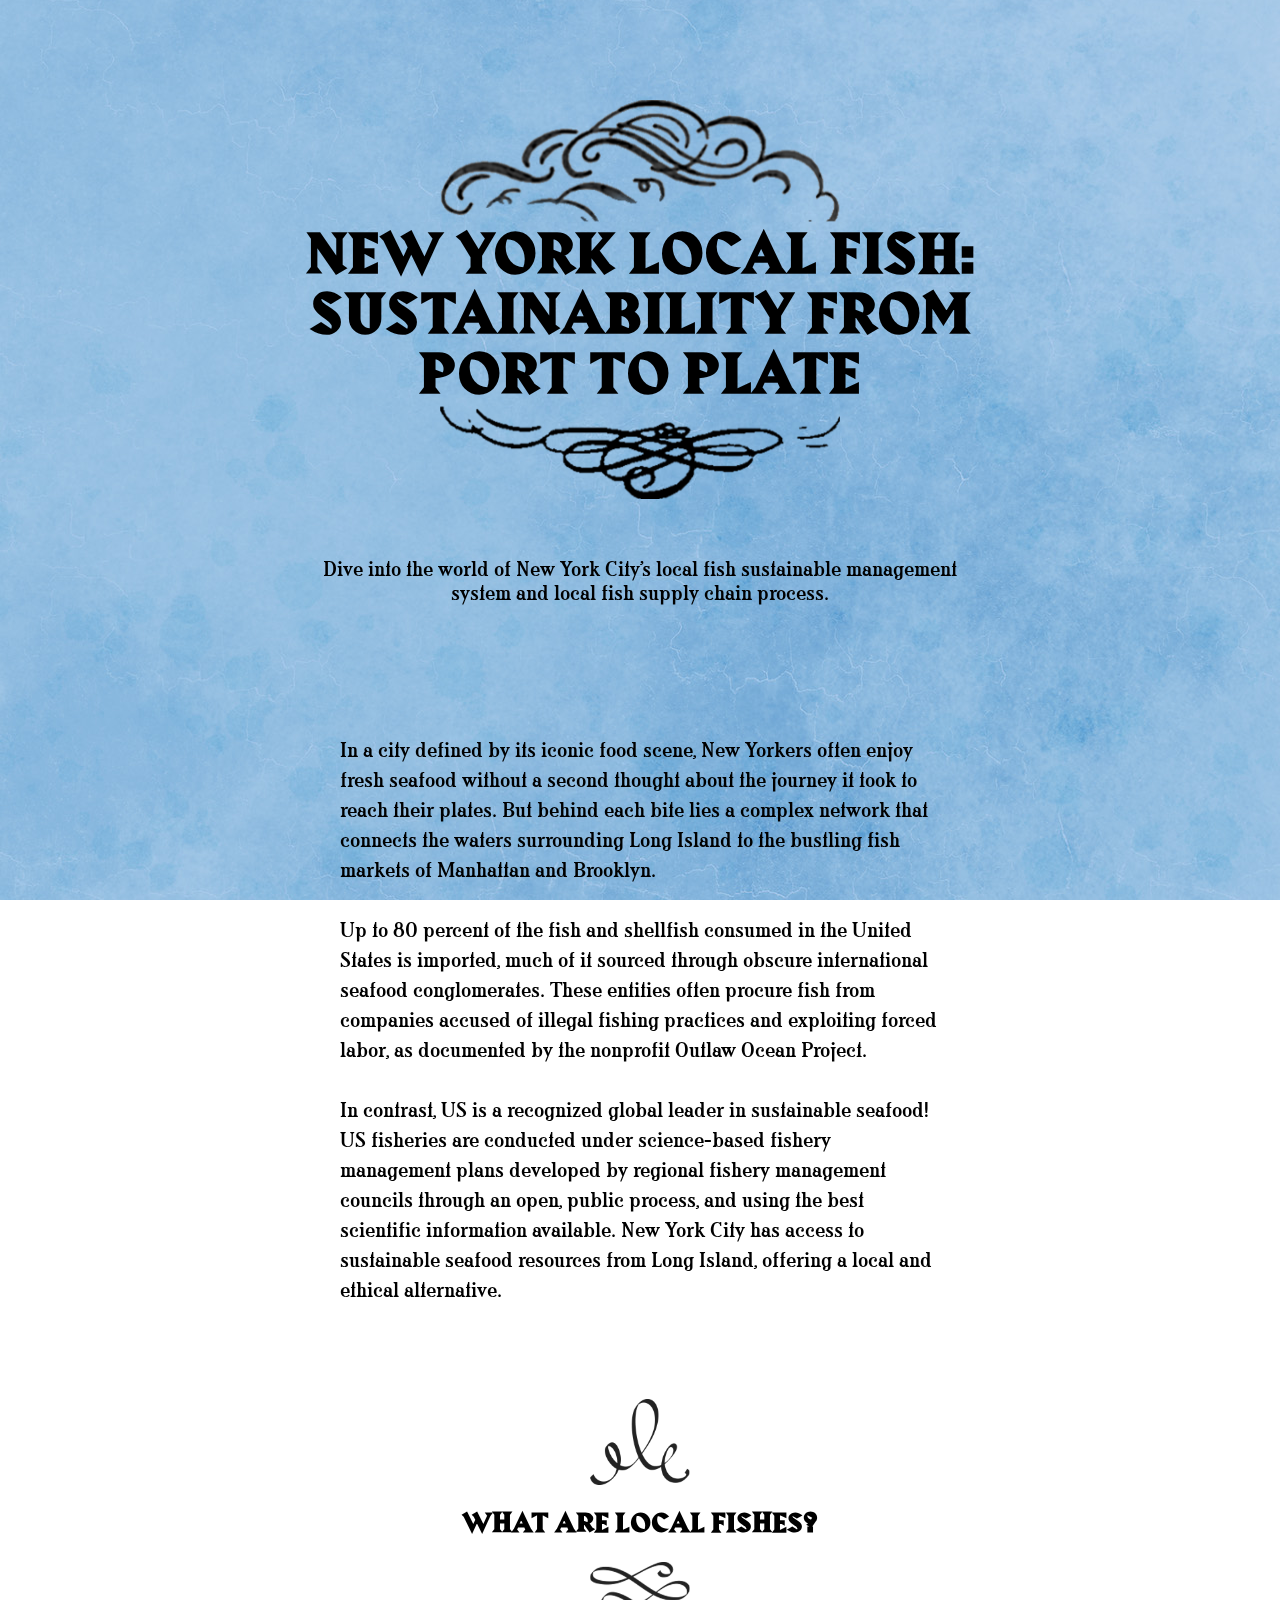
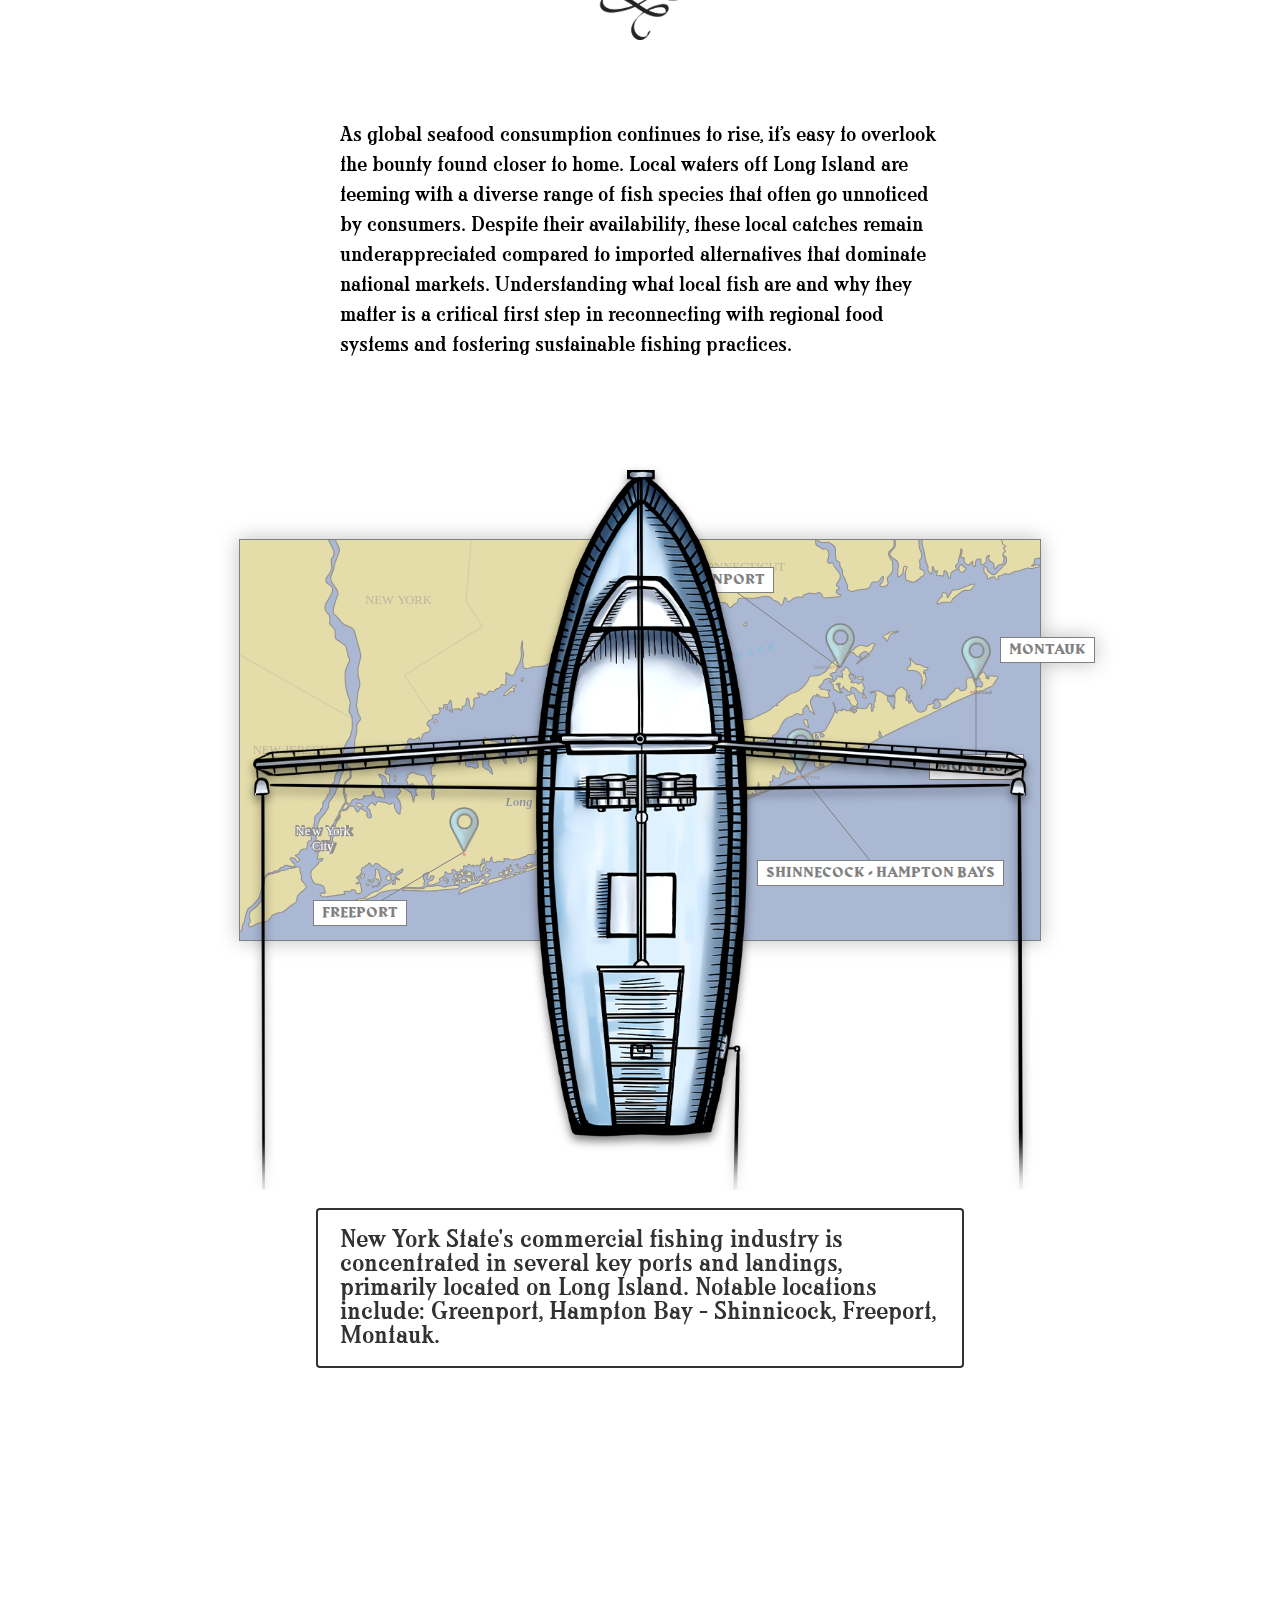
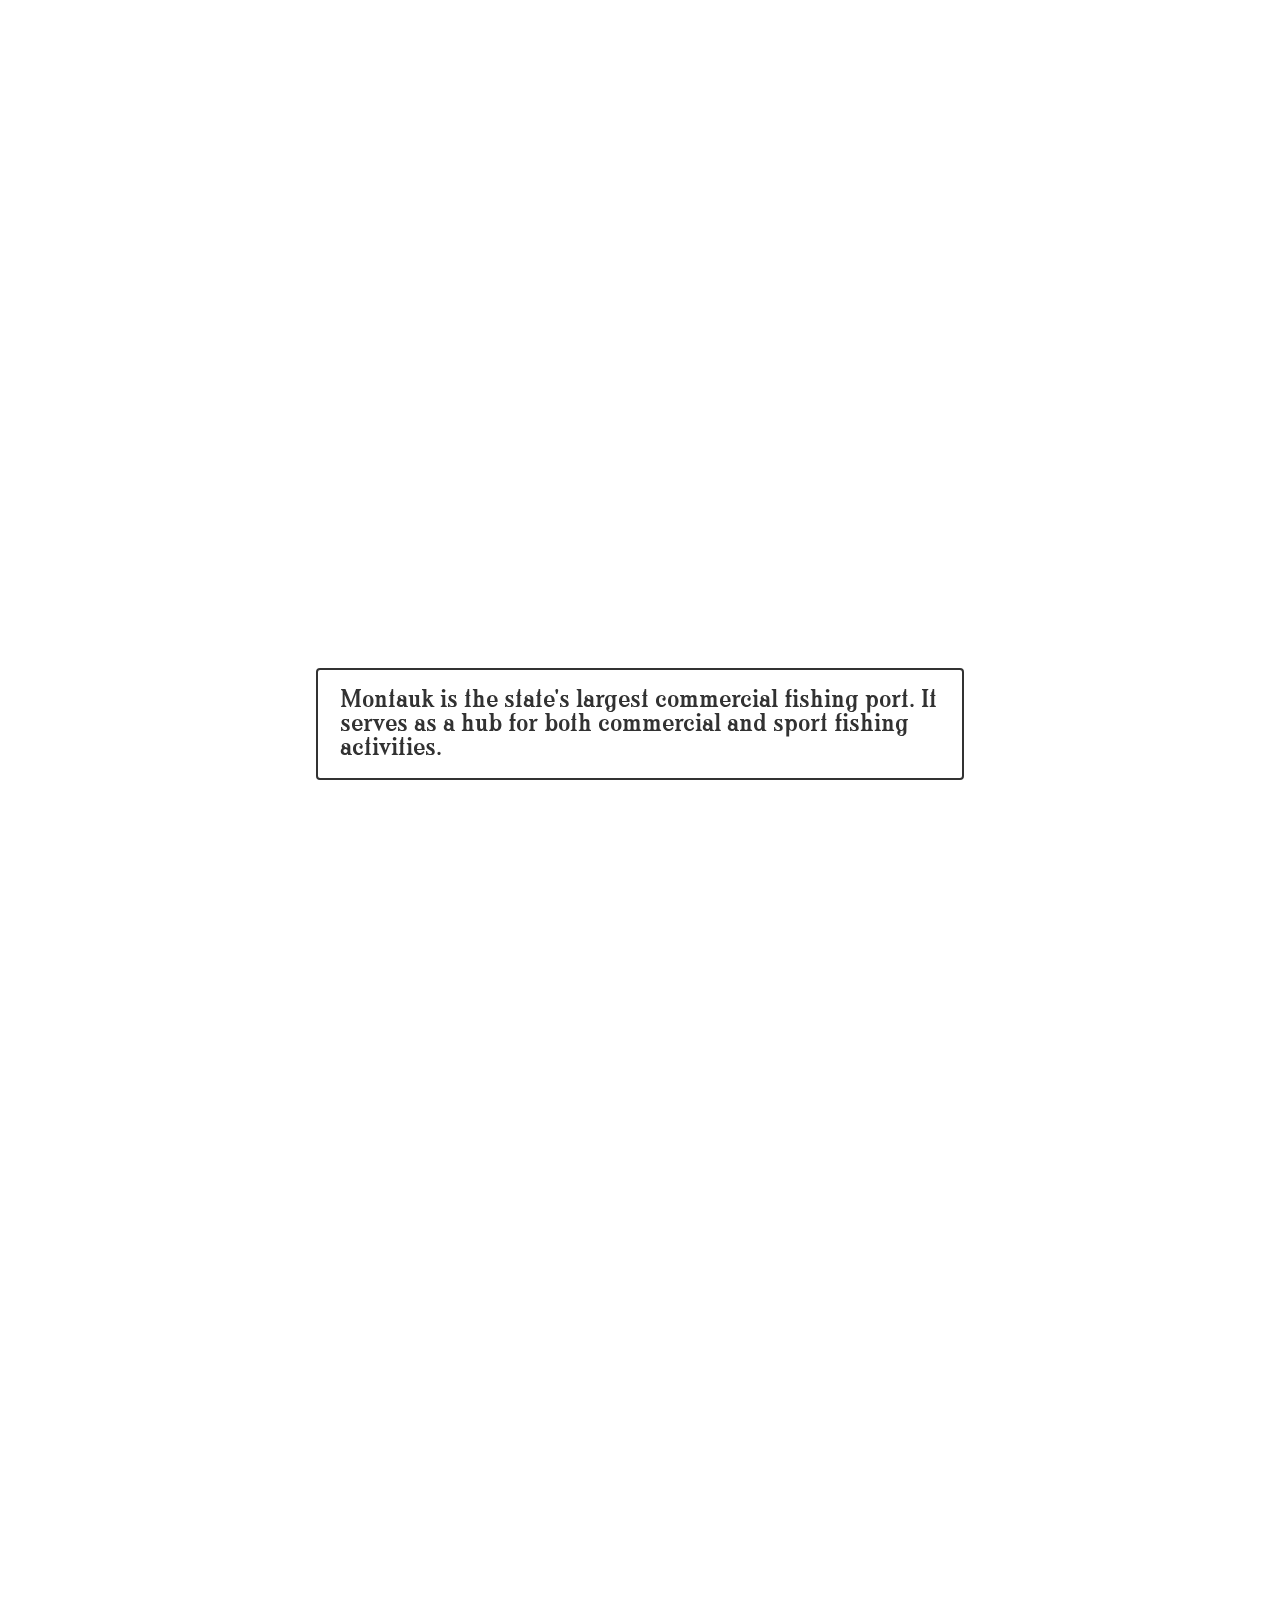
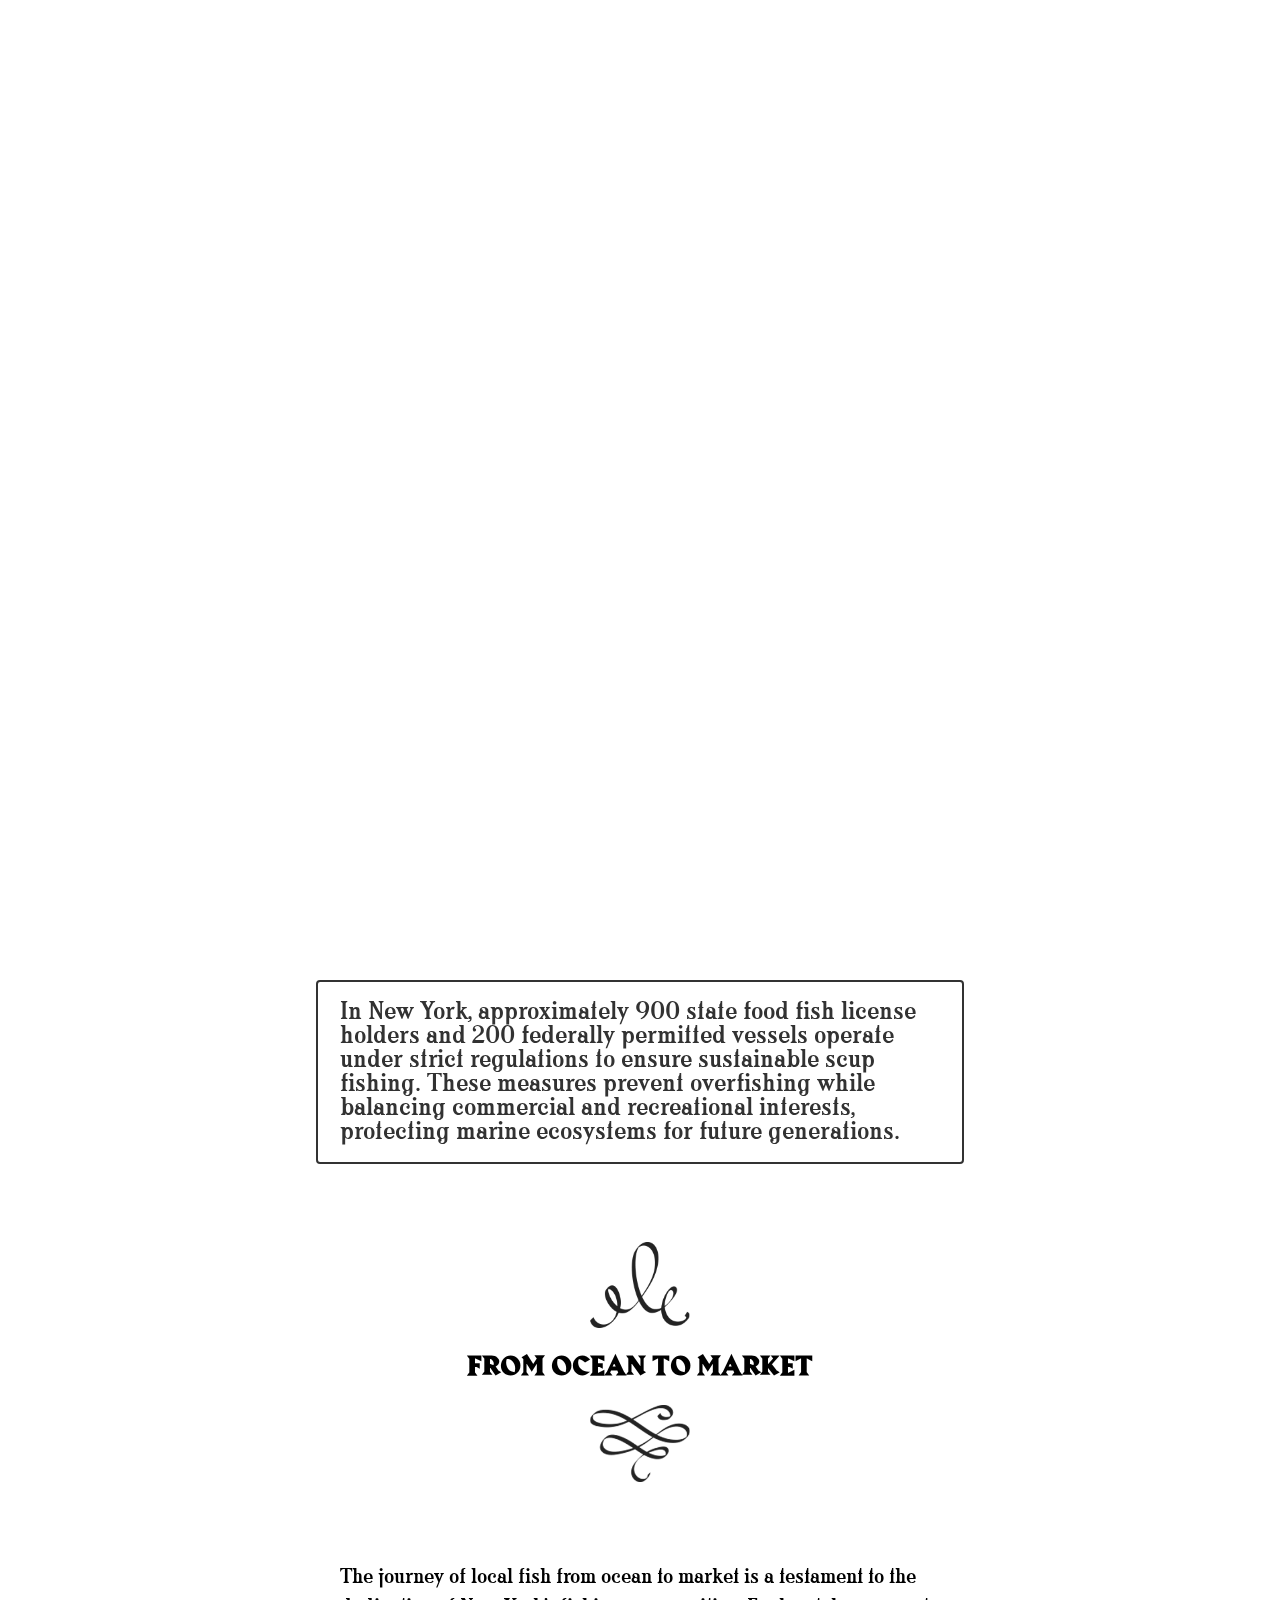
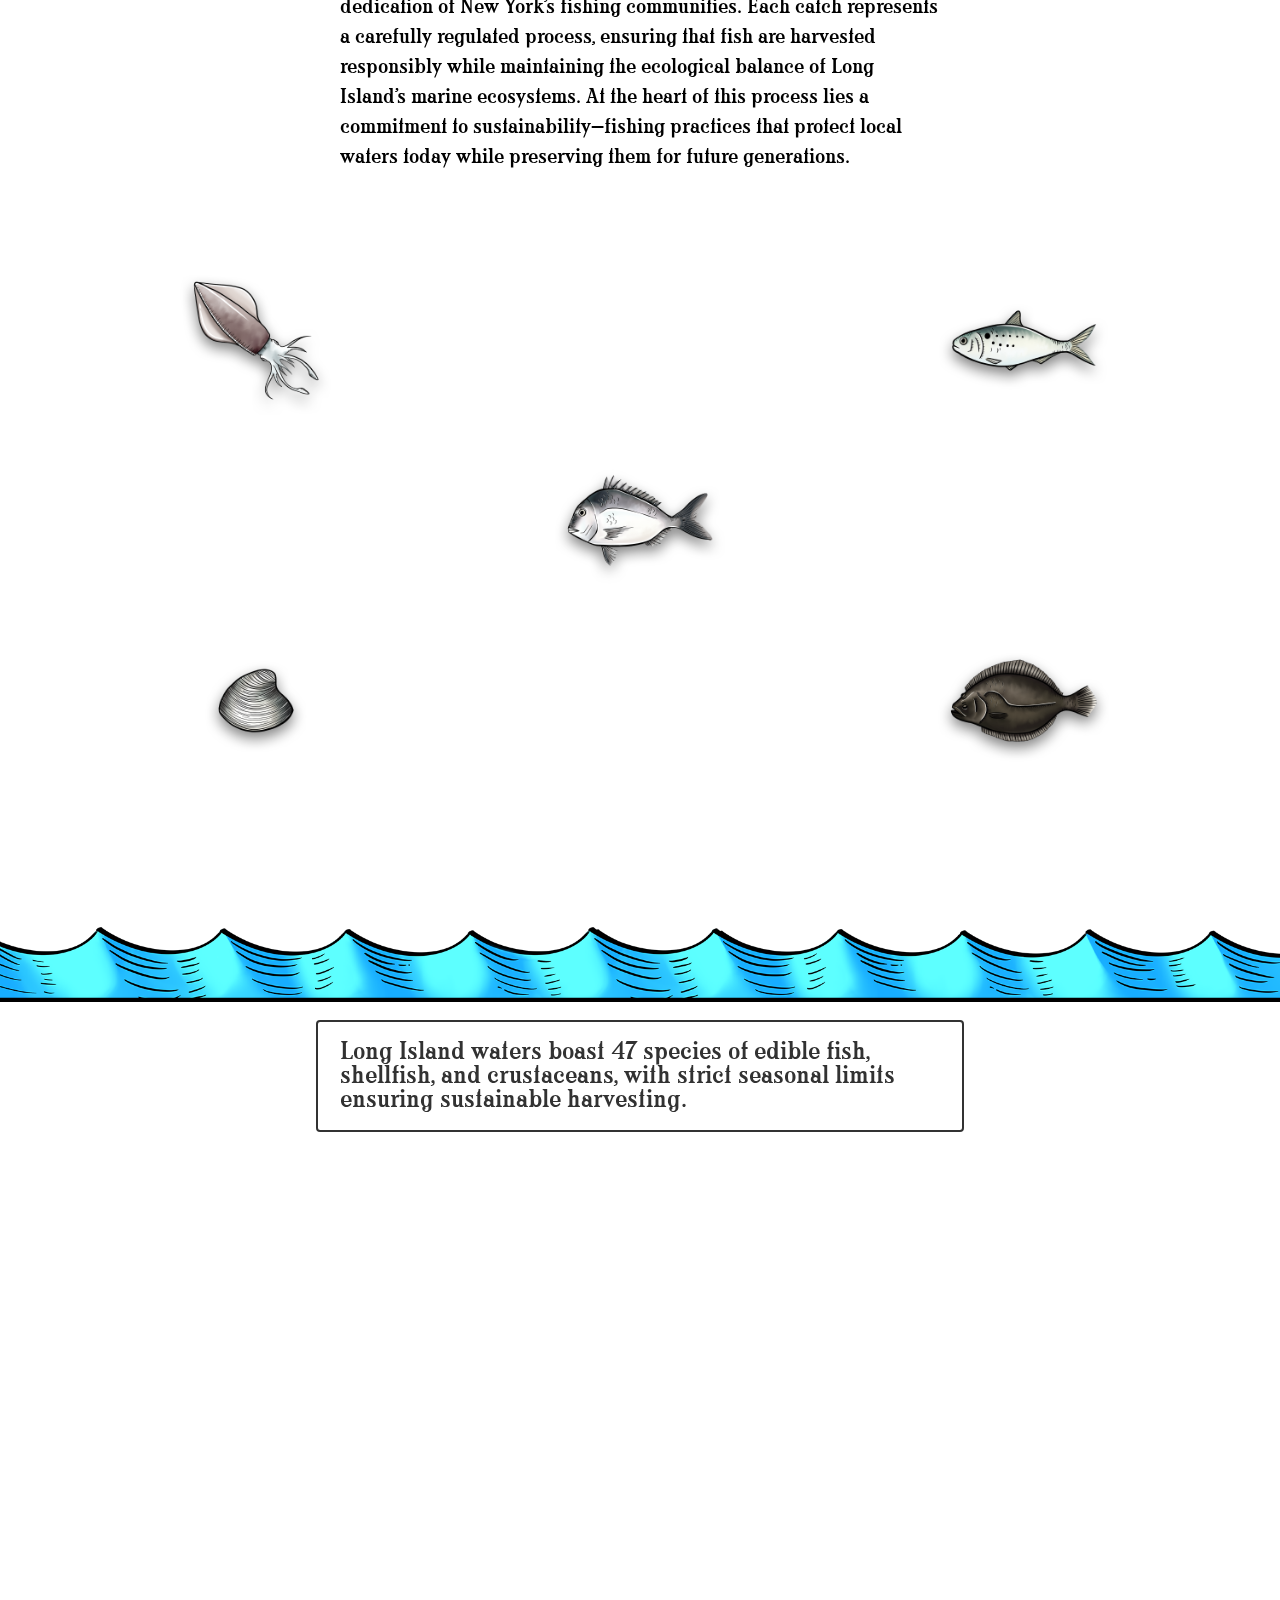
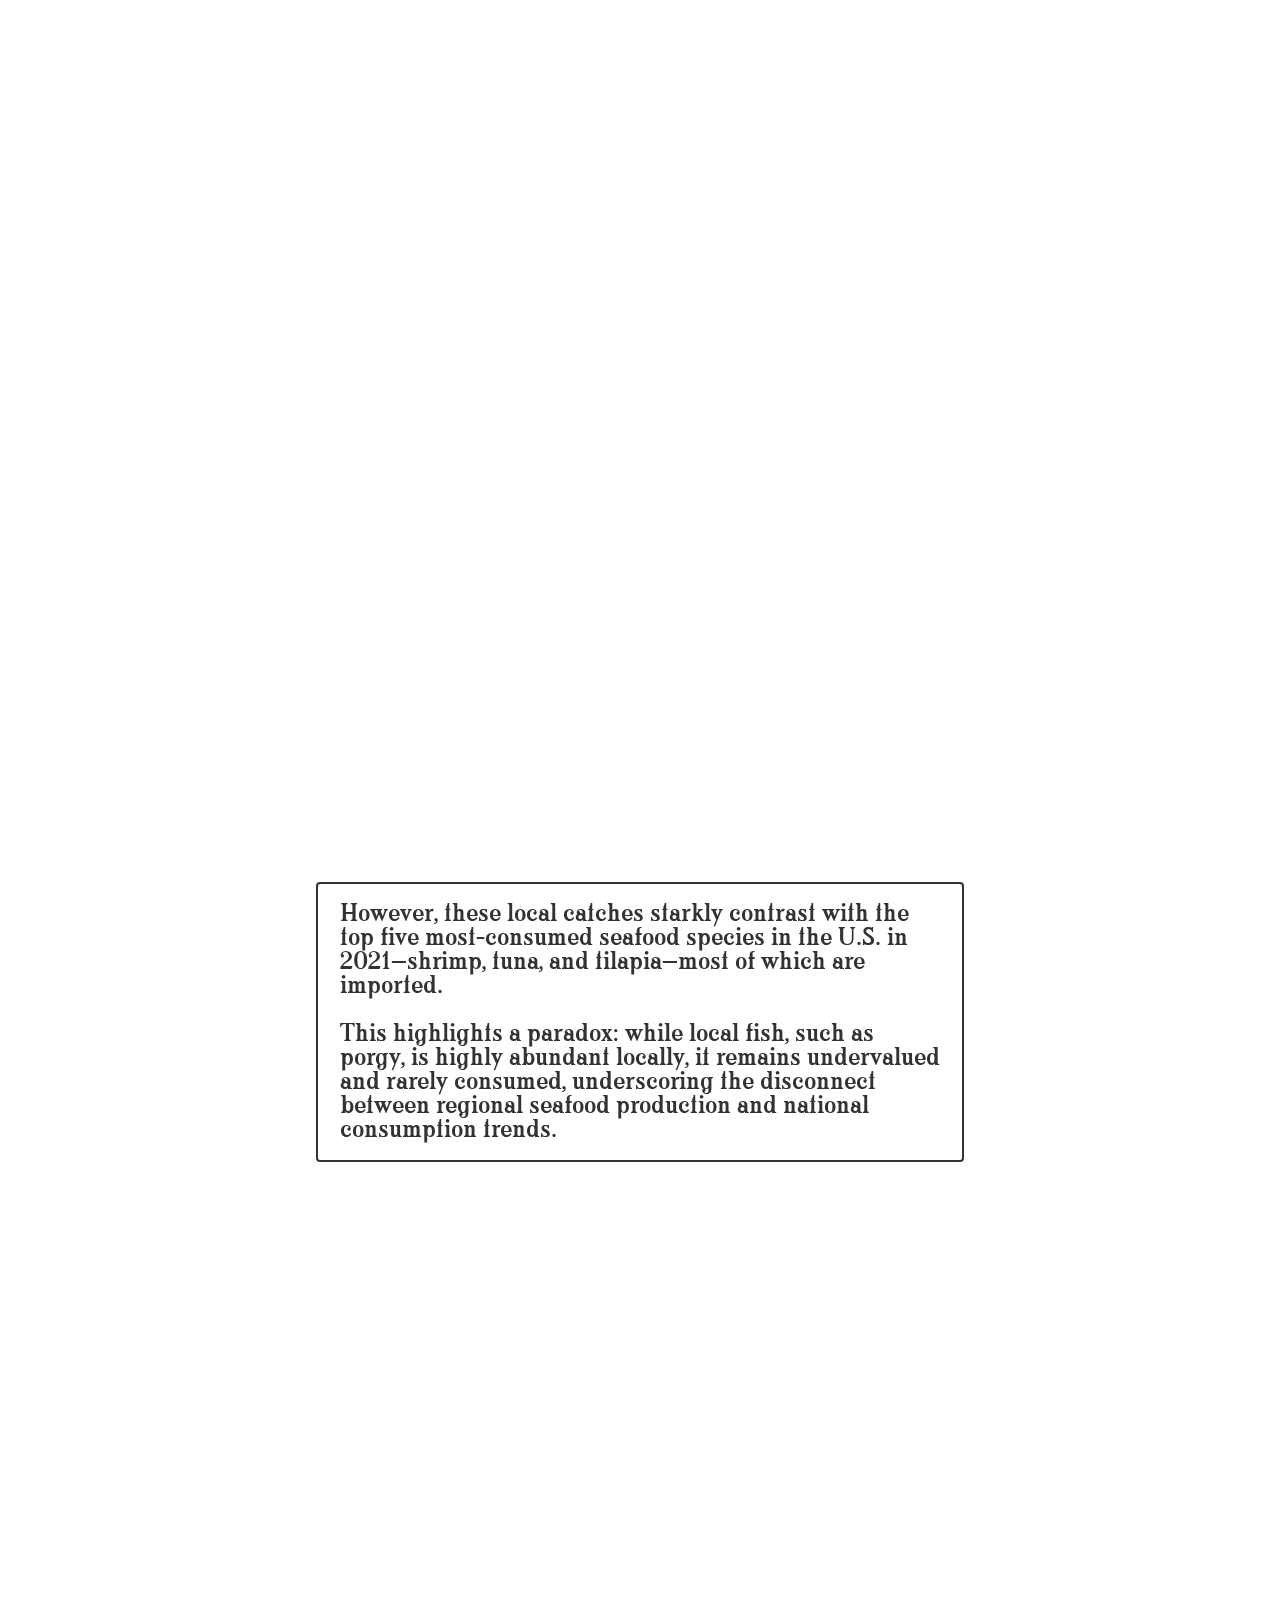
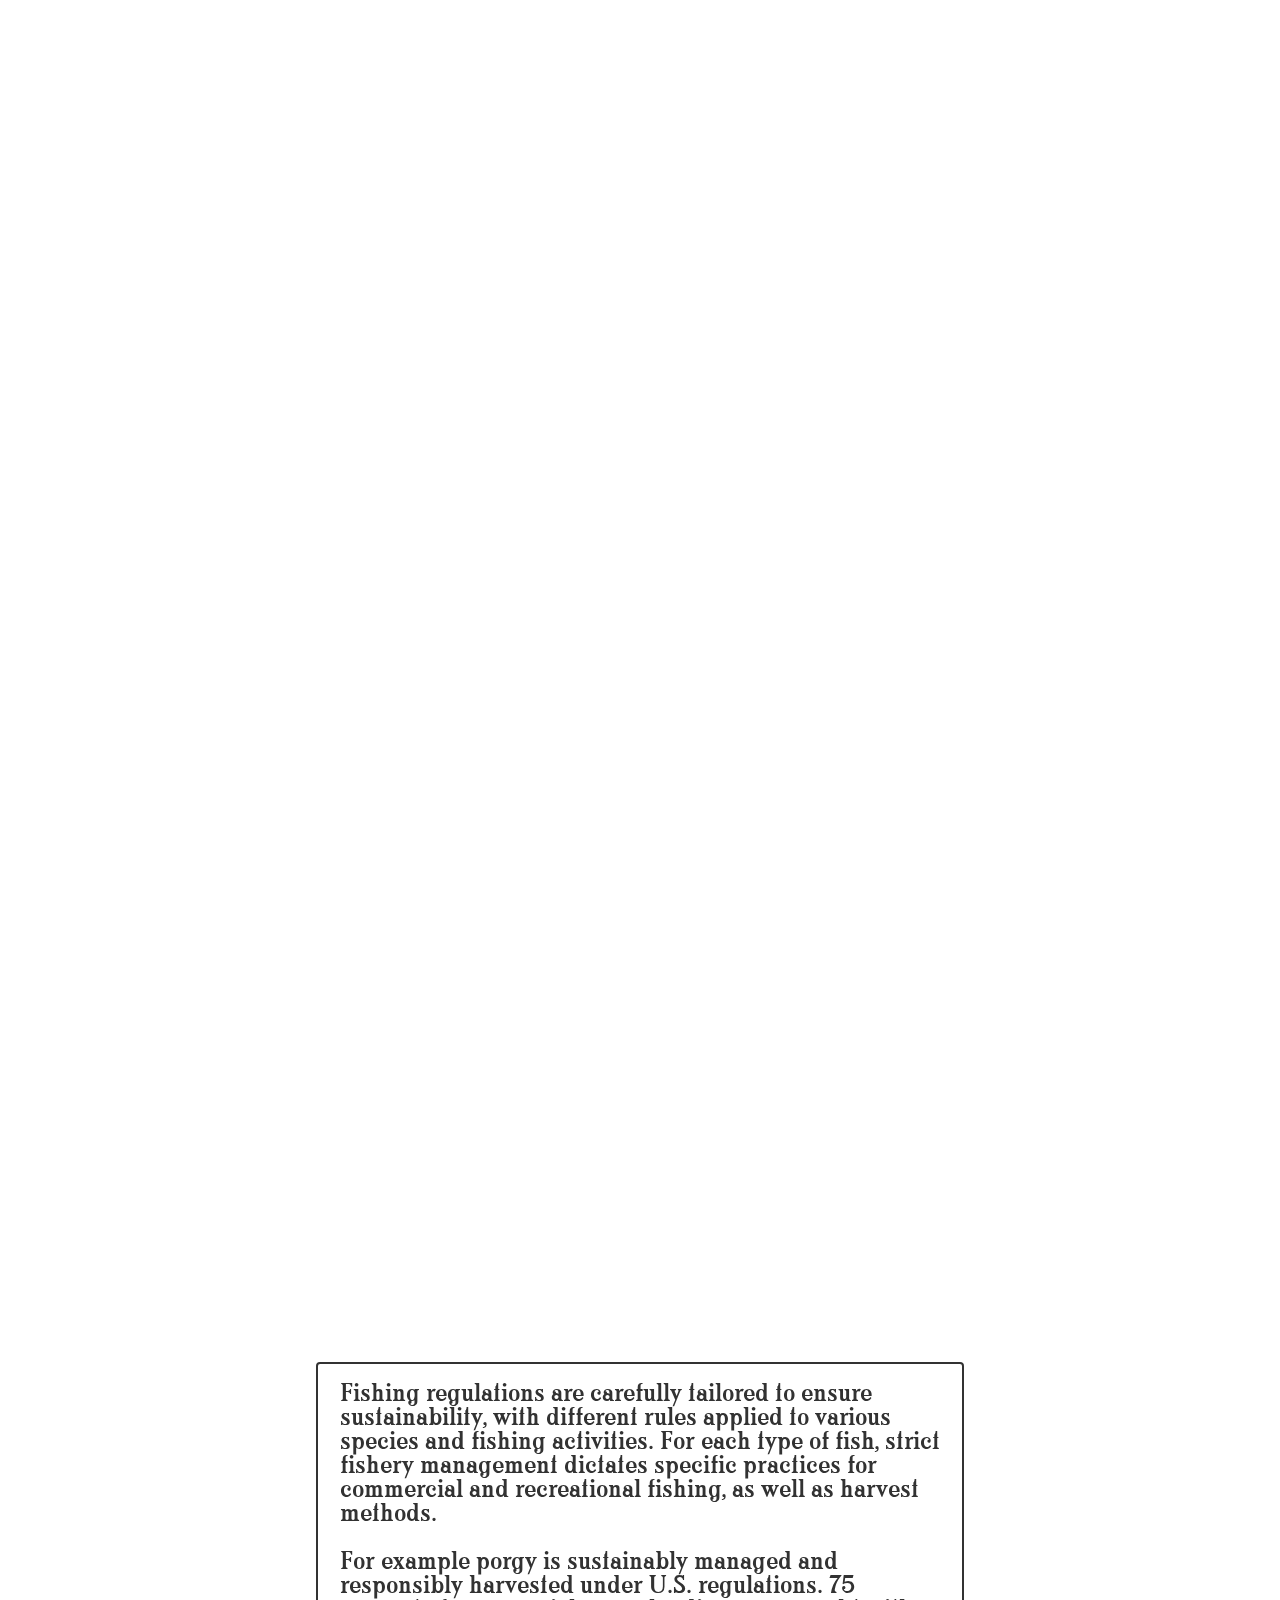
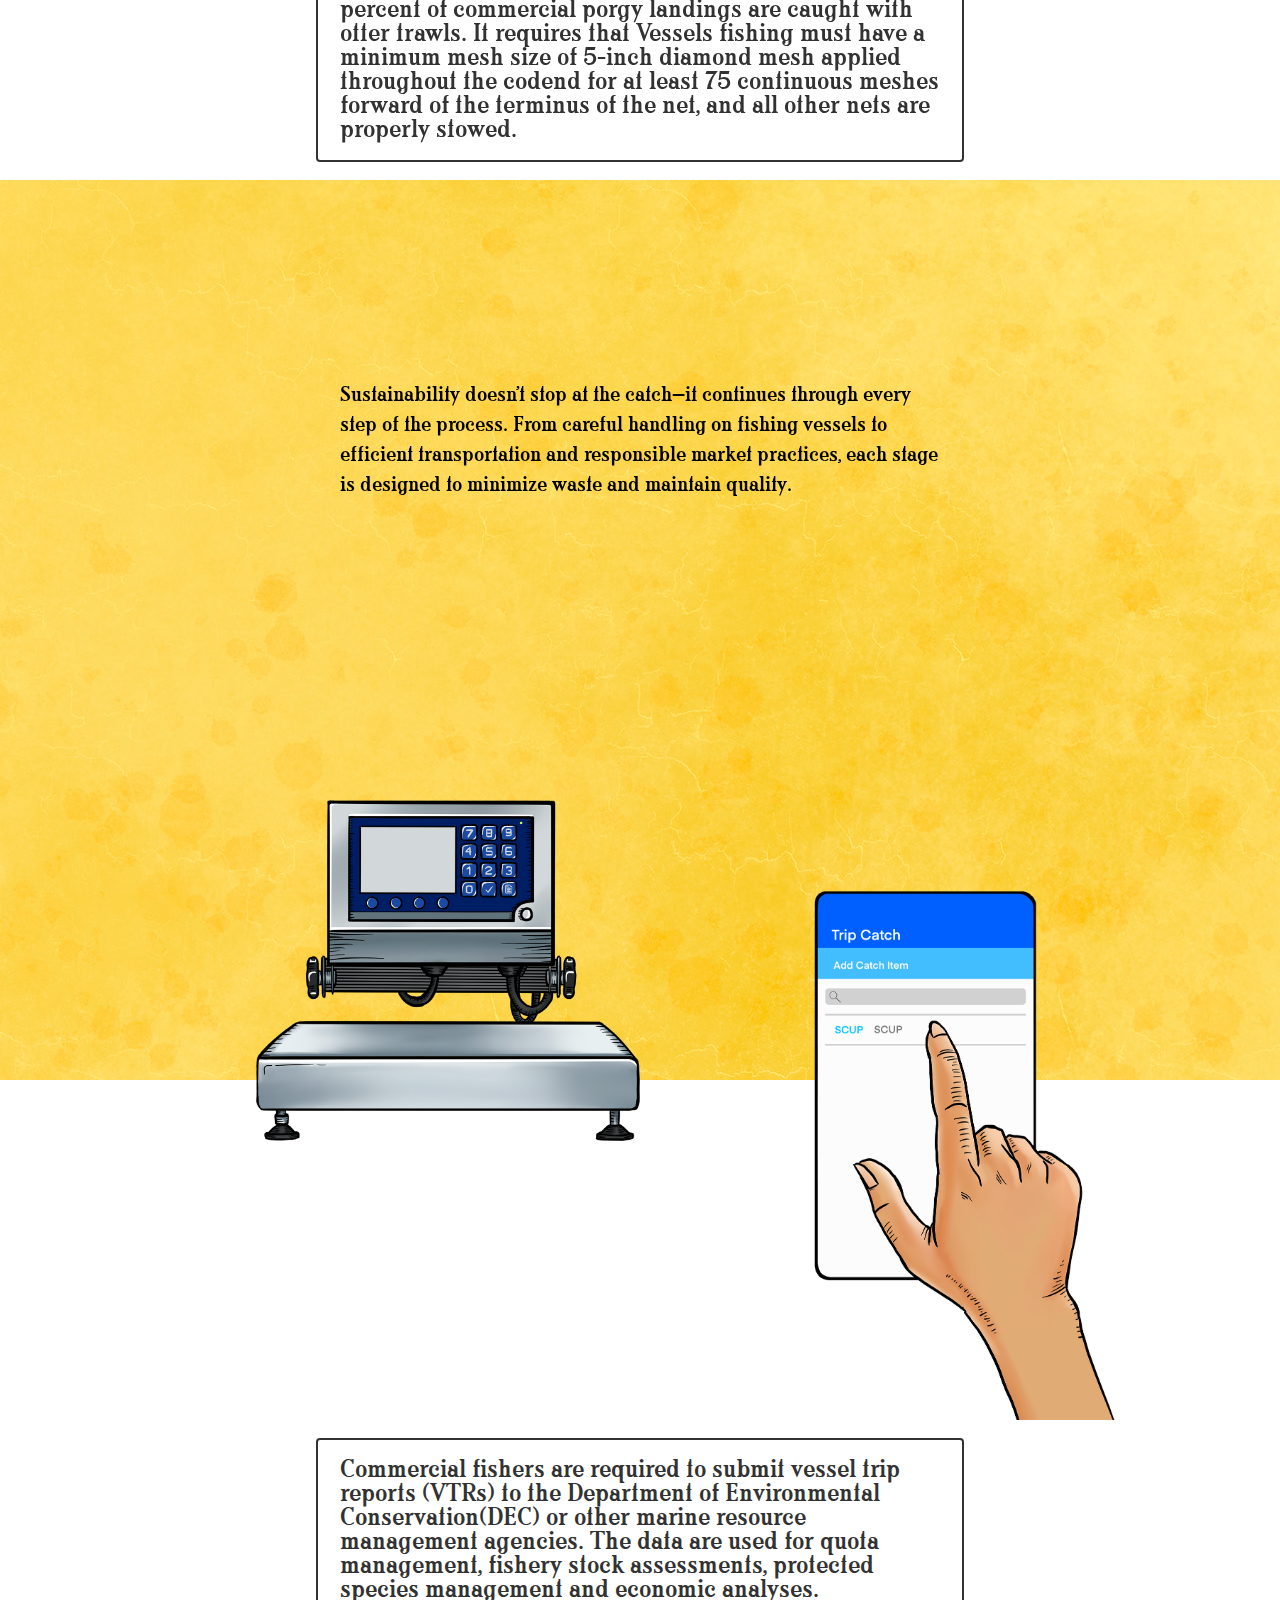
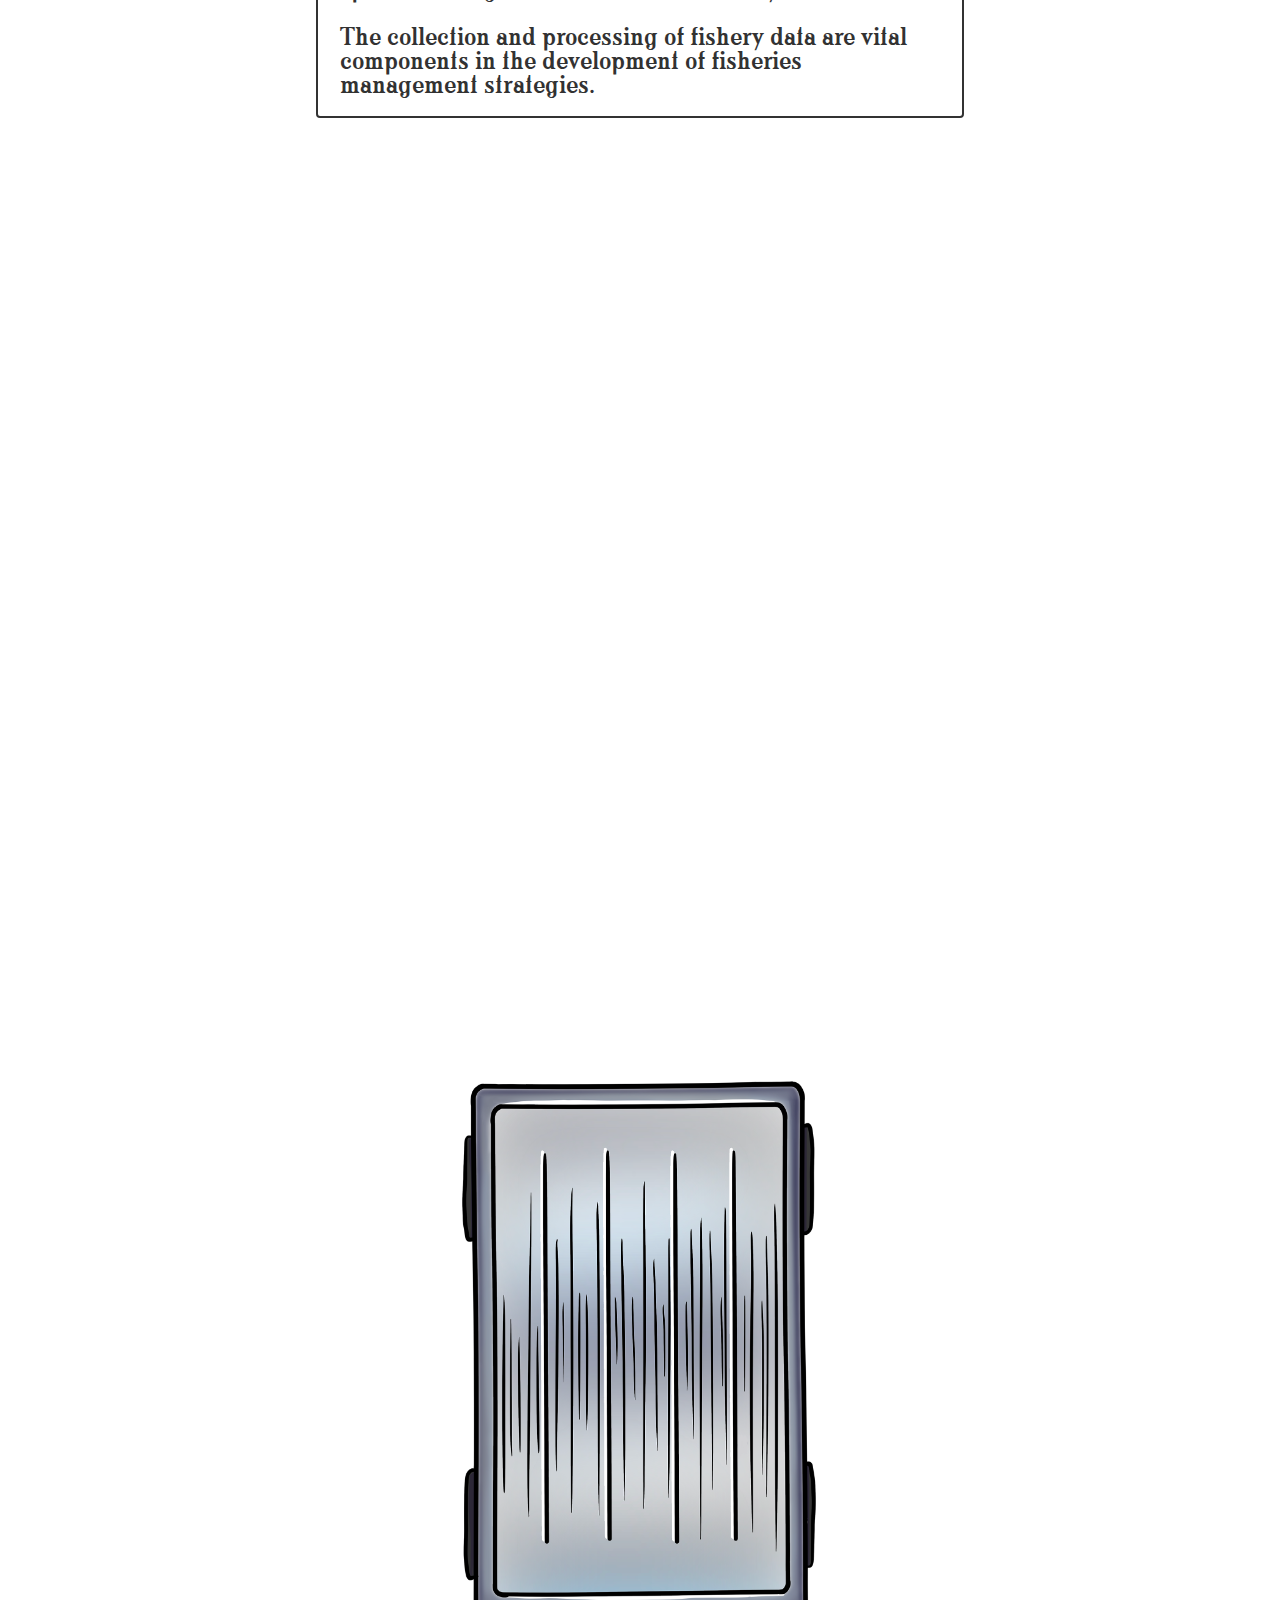
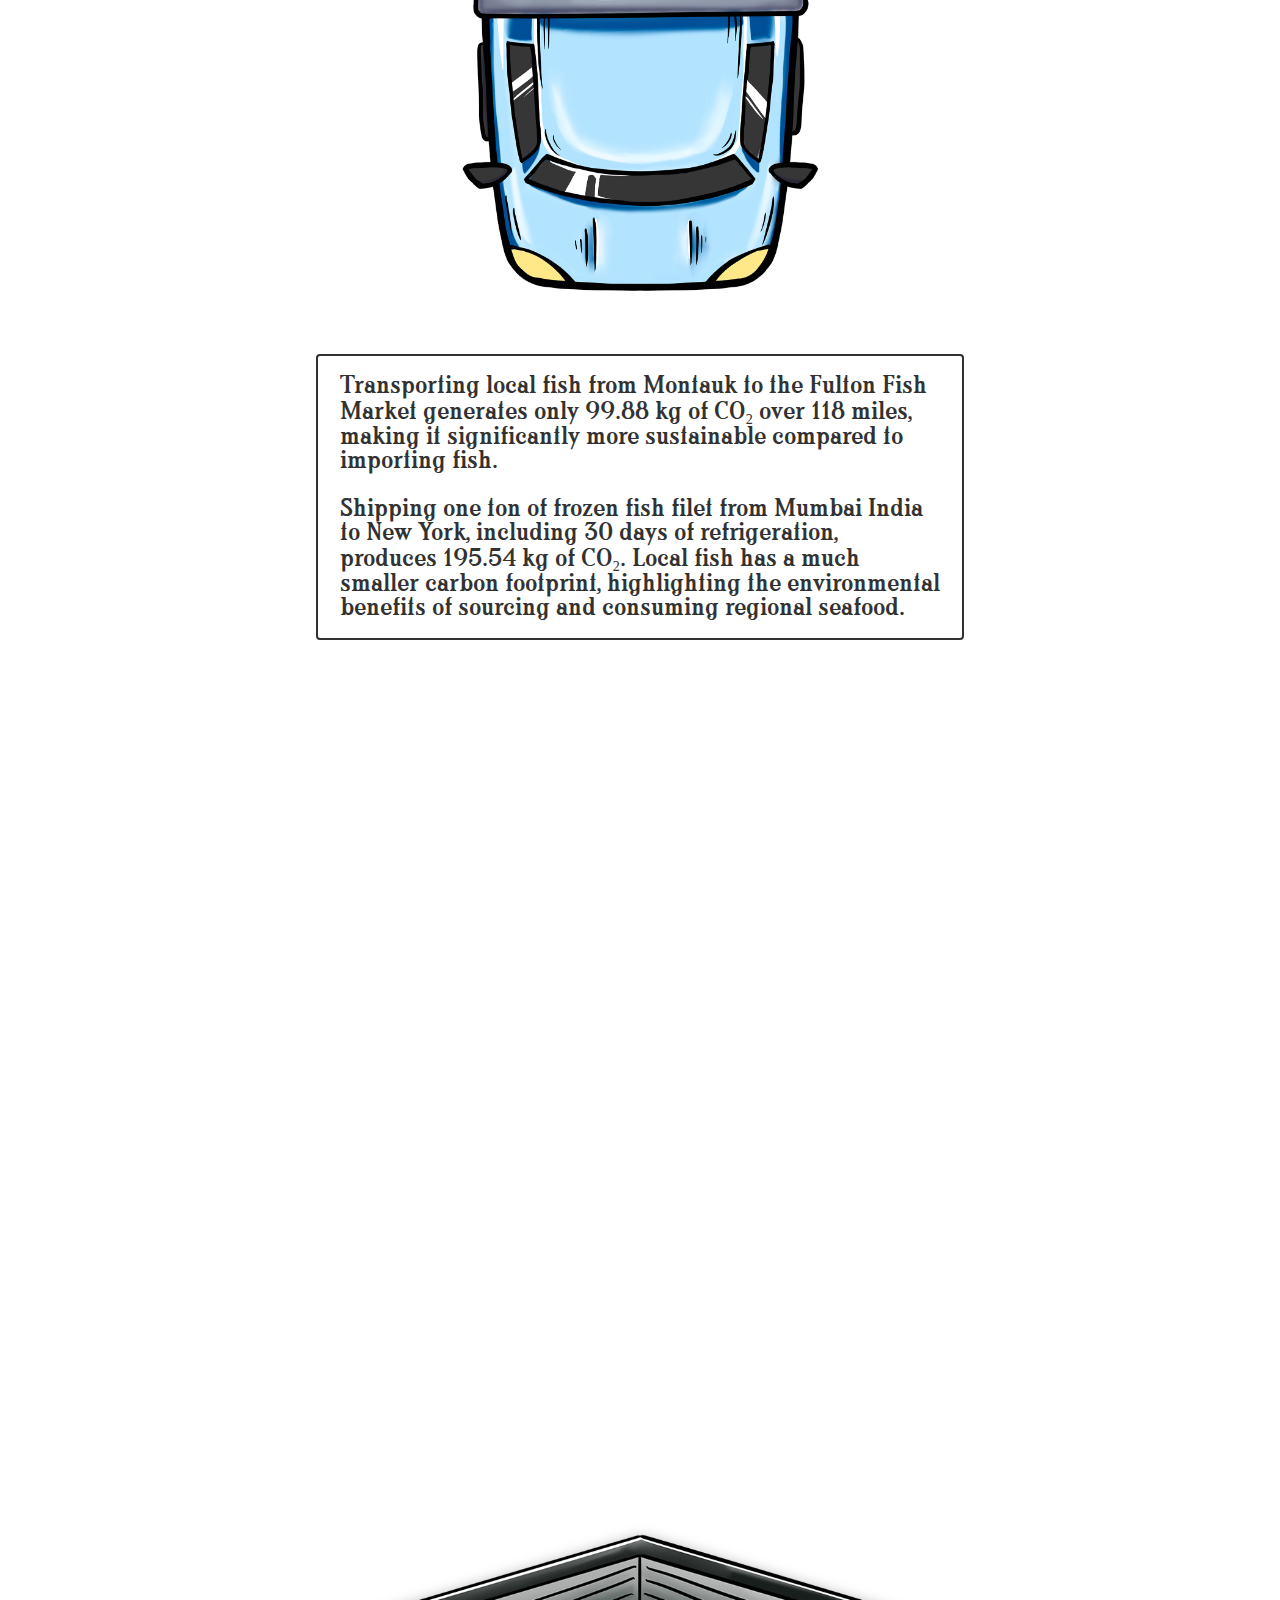
==== commit b6580fa5: "Make map responsive" ====
--- a/index.html
+++ b/index.html
@@ -36,20 +36,20 @@
             <div class="cover-fish cover-flounder" style="width:800px; top:50%;left:-800px;transform: scaleX(-1);">
                 <img src="./assets/images/Flounder.png">
             </div>
-    
+
             <div class="cover-fish cover-squid" style="width:400px; top:10%;left:-400px;transform: scaleX(-1);">
                 <img style="transform: rotate(-40deg);" src="./assets/images/Longfin_Squid.png">
             </div>
-    
+
             <div class="cover-fish cover-porgy" style="width:450px; top:35%; left:100vw;">
                 <img src="./assets/images/Porgy.png">
             </div>
-    
+
             <div class="cover-fish cover-bunker" style="width:400px; top:90%; left:100vw;">
                 <img src="./assets/images/Bunker.png">
             </div>
         </div>
-    
+
         <div class="title-text-wrapper" style="padding-top: 100px;">
             <img src="./assets/images/TitleBorderTop.png">
             <h1>New York
@@ -58,13 +58,14 @@
                 From Port
                 to Plate</h1>
             <img class="title" src="./assets/images/TitleBorderBot.png">
-            <h3>Dive into the world of New York City’s local fish sustainable management system and local fish supply chain process.</h3>
+            <h3>Dive into the world of New York City’s local fish sustainable management system and local fish supply
+                chain process.</h3>
             <!-- <h4>Text by <a href="https://www.linkedin.com/in/qian-zhang-nyu/"><b>Qian Zhang</b></a><br>
                 Illustrations by <a href="https://www.instagram.com/michellehua_portfolio/"><b>Michelle Hua</b></a><br>
                 Coding and design by <a href="https://shunhuang.work"><b>Shun Huang</b></a><br>
             </h4> -->
         </div>
-    
+
     </section>
 
     <section>
@@ -96,46 +97,54 @@
         </div>
         <div class="text-container" style="margin-bottom: -10vh;">
             <p>
-                As global seafood consumption continues to rise, it’s easy to overlook the bounty found closer to home. Local waters off Long Island are teeming with a diverse range of fish species that often go unnoticed by consumers. 
-                Despite their availability, these local catches remain underappreciated compared to imported alternatives that dominate national markets. 
-                Understanding what local fish are and why they matter is a critical first step in reconnecting 
+                As global seafood consumption continues to rise, it’s easy to overlook the bounty found closer to home.
+                Local waters off Long Island are teeming with a diverse range of fish species that often go unnoticed by
+                consumers.
+                Despite their availability, these local catches remain underappreciated compared to imported
+                alternatives that dominate national markets.
+                Understanding what local fish are and why they matter is a critical first step in reconnecting
                 with regional food systems and fostering sustainable fishing practices.
-            </p> 
+            </p>
         </div>
     </section>
 
     <section>
         <div class="animation-container full-screen map-container">
-            <div class="map" style="filter: drop-shadow(0 0 10px rgba(0, 0, 0, 0.5));">
-                <div class="map-img">
-                    <img src="./assets/images/Map.png">
-                </div>
-                <div class="map-pin" style="top:250px; left:270px">
+            <div class="map" id="map-here" style="filter: drop-shadow(0 0 10px rgba(0, 0, 0, 0.5));">
+                <svg id="svg-container"></svg>
+
+                <div class="map-pin" id="pin1" style="bottom:22%; left:28%">
                     <img src="./assets/images/Pin_normal.png">
+                </div>
+                <div class="map-pin" id="label1">
                     <div class="label">Freeport</div>
                 </div>
-                <div class="map-pin" style="top:70px; left:540px">
+                <div class="map-pin" id="pin2" style="bottom:68%; right:25%">
                     <img src="./assets/images/Pin_normal.png">
+                </div>
+                <div class="map-pin" id="label2">
                     <div class="label">Greenport</div>
                 </div>
-                <div class="map-pin" style="top:160px; left:545px">
+                <div class="map-pin" id="pin3" style="top:47%; right:30%">
                     <img src="./assets/images/Pin_normal.png">
-                    <div class="label">Hampton</div>
-                </div>
-                <div class="map-pin" style="top:130px; left:615px">
-                    <img src="./assets/images/Pin_normal.png">
-                    <div class="label">Shinnecock</div>
-                </div>
-                <div class="map-pin" style="top:70px; left:700px;">
-                    <img class="montauk1"  src="./assets/images/Pin_normal.png">
+                </div>
+                <div class="map-pin" id="label3">
+                    <div class="label">Shinnecock - Hampton Bays </div>
+                </div>
+                <div class="map-pin" id="pin4" style="top:24%; right:8%">
+                    <img class="montauk1" src="./assets/images/Pin_normal.png">
+                </div>
+                <div class="map-pin" id="label4">
                     <div class="label label-montauk">montauk</div>
                 </div>
-                <div class="map-pin" style="top:70px; left:700px;">
+
+                <div class="map-pin" style="top:22%; right:1%">
                     <img class="montauk2" style="opacity: 0" src="./assets/images/Pin.png">
                     <div class="label label-montauk">montauk</div>
                 </div>
             </div>
-            <div class="boat" style="height: 80vh; bottom:0; align-items: flex-end !important; filter: drop-shadow(0 5px 5px rgba(0, 0, 0, 0.5));">
+            <div class="boat"
+                style="height: 80vh; bottom:0; align-items: flex-end !important; filter: drop-shadow(0 5px 5px rgba(0, 0, 0, 0.5));">
                 <img style="height:100%" src="./assets/images/Boat.png">
             </div>
             <div class="cloud4" style="bottom:100%; left:100%; width: 75%;">
@@ -182,7 +191,10 @@
         </div>
         <div class="text-container" style="margin-bottom: -10vh;">
             <p>
-                The journey of local fish from ocean to market is a testament to the dedication of New York’s fishing communities. Each catch represents a carefully regulated process, ensuring that fish are harvested responsibly while maintaining the ecological balance of Long Island’s marine ecosystems. At the heart of this process lies a commitment to sustainability—fishing practices that protect local waters today 
+                The journey of local fish from ocean to market is a testament to the dedication of New York’s fishing
+                communities. Each catch represents a carefully regulated process, ensuring that fish are harvested
+                responsibly while maintaining the ecological balance of Long Island’s marine ecosystems. At the heart of
+                this process lies a commitment to sustainability—fishing practices that protect local waters today
                 while preserving them for future generations.
             </p>
         </div>
@@ -192,13 +204,13 @@
         <div class="animation-container full-screen ocean-container">
             <div class="ocean">
             </div>
-            <div class="fish-crowd">
-            </div>
+            <!-- <div class="fish-crowd">
+            </div> -->
             <div class="wave" style="bottom:0;">
                 <img src="./assets/images/Wave.png">
             </div>
             <div class="fish-group full-screen">
-                <div class="fish fish-back" style="top:10%; left:60%;">
+                <!-- <div class="fish fish-back" style="top:10%; left:60%;">
                     <img src="./assets/images/Backup Fish Butterfish.png">
                 </div>
                 <div class="fish fish-back" style="top:20%; left:40%;">
@@ -212,7 +224,7 @@
                 </div>
                 <div class="fish fish-back" style="bottom:20%; left:55%;">
                     <img src="./assets/images/Backup Fish Herring.png">
-                </div>
+                </div> -->
                 <div class="fish" style="top:30%; left:20%;">
                     <img class="main-fish" src="./assets/images/Longfin_Squid.png">
                     <div class="label fish-label">Longfin Squid</div>
@@ -270,16 +282,19 @@
 
     <div class="point2-b"></div>
     <section>
-        <div class="bg bg-yellow1" style="opacity: 1; position: absolute !important; top: 0; z-index: 0; height: 100vh;">
+        <div class="bg bg-yellow1"
+            style="opacity: 1; position: absolute !important; top: 0; z-index: 0; height: 100vh;">
             <img src="./assets/images/BackgroundTexture_yellow.jpg">
         </div>
         <div class="text-container" style="margin-top: 20vh; margin-bottom: 0vh; z-index: 1;">
             <p>
-                Sustainability doesn’t stop at the catch—it continues through every step of the process. From careful handling on fishing vessels to efficient transportation and responsible market practices, each stage is designed to minimize waste and maintain quality. 
-            </p>
-        </div>
-    </section>
- 
+                Sustainability doesn’t stop at the catch—it continues through every step of the process. From careful
+                handling on fishing vessels to efficient transportation and responsible market practices, each stage is
+                designed to minimize waste and maintain quality.
+            </p>
+        </div>
+    </section>
+
     <section>
         <div class="animation-container full-screen weight-container">
             <div class="weight-bg" style="width: 100vw; height: 100vh">
@@ -299,8 +314,8 @@
         </div>
         <div class="text-box-container">
             <div class="text-box text08" style="margin-top: 100vh; margin-bottom: 100vh;">
-                Commercial fishers are required to submit vessel trip reports (VTRs) to 
-                the Department of Environmental Conservation(DEC) or other marine resource 
+                Commercial fishers are required to submit vessel trip reports (VTRs) to
+                the Department of Environmental Conservation(DEC) or other marine resource
                 management agencies. The data are used for quota management, fishery
                 stock assessments, protected species management and economic analyses.
                 <br><br>
@@ -344,19 +359,59 @@
 
     <!-- point 3 start -->
     <div class="point3-a"></div>
-    <section >
+    <section>
         <div class="header-container head3">
             <img src="./assets/images/Deco1.png" width="100">
-            <h2 class="">From market to plate</h2>            
+            <h2 class="">From market to plate</h2>
             <img src="./assets/images/Deco2.png" width="100">
         </div>
         <div class="text-container">
             <p>
-                Markets play a pivotal role in bringing local fish to consumers' plates. 
-                From Montauk to the Fulton Fish Market, fresh catches arrive daily, offering chefs, grocers, and individuals access to sustainably harvested seafood. 
-                These local markets act as vital distribution points that ensure quality and freshness, 
+                Markets play a pivotal role in bringing local fish to consumers' plates.
+                From Montauk to the Fulton Fish Market, fresh catches arrive daily, offering chefs, grocers, and
+                individuals access to sustainably harvested seafood.
+                These local markets act as vital distribution points that ensure quality and freshness,
                 connecting the hard work of fishermen to the tables of seafood lovers across New York.
             </p>
+        </div>
+    </section>
+
+    <div class="point3-b"></div>
+    <section>
+        <div class="animation-container full-screen market-container">
+            <div class="box-market" style="width:40%;">
+                <img src="assets/images/BoxMarket.png">
+            </div>
+            <div class="ice-market" style="width:35%;">
+                <img src="assets/images/ice-market.png">
+            </div>
+
+            <div class="pricetag" style="bottom:100vh; right:100vw; width:20%;">
+                <img src="assets/images/price.png">
+            </div>
+            <div class="buyer1" style="top:80vh; right:90vw; width:40%; ">
+                <img src="assets/images/Hand 3 (1).png">
+            </div>
+            <div class="buyer2" style="top:100vh; left:calc(50vw - 20%); width:40%; ">
+                <img src="assets/images/Hand 2 (1).png">
+            </div>
+            <div class="buyer3" style="top:80vh; left:100vw; width:40%;">
+                <img src="assets/images/Hand 1 (1).png">
+            </div>
+        </div>
+        <div class="text-box-container">
+            <div class="text-box text10" style="margin-top: 150vh; margin-bottom: 50vh;">
+                <!-- [text10] -->
+                Fishermen always ship fresh, locally caught fish to markets like Montauk Harbor and the Fulton Fish
+                Market, ensuring the highest quality for buyers.
+            </div>
+            <div class="text-box text11" style="margin-top: 150vh;margin-bottom: 100vh;">
+                <!-- [text11] -->
+                These buyers include local restaurants, grocery stores, and individual consumers who seek sustainably
+                harvested seafood. By choosing local catches like porgy, squid, and fluke, buyers not only enjoy fresher
+                fish but also help support the livelihoods of fishermen and their communities. Supporting local
+                fisheries fosters sustainable business practices and strengthens the connection between consumers and
+                their regional food systems. </div>
         </div>
     </section>
     <!-- point 3 end -->
@@ -364,12 +419,18 @@
     <section>
         <div class="header-container head4">
             <img src="./assets/images/Deco1.png" width="100">
-            <h2 class="">Sustainability and Environmental Impact</h2>            
+            <h2 class="">Sustainability and Environmental Impact</h2>
             <img src="./assets/images/Deco2.png" width="100">
         </div>
         <div class="text-container">
             <p>
-                Eating local fish ensures fresher, tastier seafood and supports a healthier diet. The U.S. is a global leader in sustainable seafood practices, with strict regulations that prioritize ecological balance. Local seafood has a much smaller carbon footprint compared to imported options, further promoting environmental sustainability. Prominent markets such as the Fulton Fish Market and local farmers' markets emphasize sustainable practices, making it easier for consumers to enjoy fresh fish while reducing their ecological impact. Choosing local seafood not only benefits personal health but also supports the environment and strengthens the local economy.
+                Eating local fish ensures fresher, tastier seafood and supports a healthier diet. The U.S. is a global
+                leader in sustainable seafood practices, with strict regulations that prioritize ecological balance.
+                Local seafood has a much smaller carbon footprint compared to imported options, further promoting
+                environmental sustainability. Prominent markets such as the Fulton Fish Market and local farmers'
+                markets emphasize sustainable practices, making it easier for consumers to enjoy fresh fish while
+                reducing their ecological impact. Choosing local seafood not only benefits personal health but also
+                supports the environment and strengthens the local economy.
             </p>
         </div>
     </section>
@@ -377,7 +438,12 @@
     <section>
         <div class="text-container">
             <p>
-                Support your community and the environment by choosing local fish. Buying fresh, sustainably caught seafood from local markets where you can get more information on localfish.org.  It helps reduce your carbon footprint and provides a healthier, higher-quality protein source. By caring about where your fish comes from, you’re not just nourishing yourself—you’re supporting local fishermen, preserving the environment, and fostering a sustainable food system. Remember, you are what you eat, so make it count by choosing local fish.    
+                Support your community and the environment by choosing local fish. Buying fresh, sustainably caught
+                seafood from local markets where you can get more information on localfish.org. It helps reduce your
+                carbon footprint and provides a healthier, higher-quality protein source. By caring about where your
+                fish comes from, you’re not just nourishing yourself—you’re supporting local fishermen, preserving the
+                environment, and fostering a sustainable food system. Remember, you are what you eat, so make it count
+                by choosing local fish.
             </p>
         </div>
     </section>
@@ -390,21 +456,24 @@
     <section>
         <div class="header-container head4">
             <img src="./assets/images/Deco1.png" width="100">
-            <h2 class="">where to buy</h2>            
+            <h2 class="">where to buy</h2>
             <img src="./assets/images/Deco2.png" width="100">
         </div>
-        <iframe style="border-radius: 8px;border: 2px solid; filter: drop-shadow(0 0 10px rgba(0, 0, 0, 0.5));" src="https://www.google.com/maps/d/u/0/embed?mid=1qFv3h8_DjJpHAr-jOo8z7ZW1Ttf3_r4&ehbc=2E312F"></iframe>
+        <iframe style="border-radius: 8px;border: 2px solid; filter: drop-shadow(0 0 10px rgba(0, 0, 0, 0.5));"
+            src="https://www.google.com/maps/d/u/0/embed?mid=1qFv3h8_DjJpHAr-jOo8z7ZW1Ttf3_r4&ehbc=2E312F"></iframe>
         <p>This map is created by <a href="https://www.localfish.org/locator">Cornell Cooperative Extension</a></p>
     </section>
-    
+
     <section>
         <div class="team">
-            <span>Journalism & Storytelling <br><a href="https://www.linkedin.com/in/qian-zhang-nyu/"><b>Qian Zhang</b></a></span><br>
-            <span>Illustration & Storytelling <br><a href="https://www.instagram.com/michellehua_portfolio/"><b>Michelle Hua</b></a></span> <br>
+            <span>Journalism & Storytelling <br><a href="https://www.linkedin.com/in/qian-zhang-nyu/"><b>Qian
+                        Zhang</b></a></span><br>
+            <span>Illustration & Storytelling <br><a href="https://www.instagram.com/michellehua_portfolio/"><b>Michelle
+                        Hua</b></a></span> <br>
             <span>Web Design & Development <br><a href="https://shunhuang.work"><b>Shun Huang</b></a></span><br><br>
-            <span>Special Thanks <br> 
-                <b>Kristin Gerbino </b><br> 
-                Fisheries Specialist<br>  
+            <span>Special Thanks <br>
+                <b>Kristin Gerbino </b><br>
+                Fisheries Specialist<br>
                 Cornell Cooperative Extension Marine Program
             </span>
         </div>
@@ -412,10 +481,9 @@
 
 </body>
 
-<!-- <script 
-    async 
-    defer 
-    src="https://maps.googleapis.com/maps/api/js?key=AIzaSyDJKjLqg8nTjV9KWZffAAXDfAlHq-5Av6U&libraries=geometry,places">
-</script> -->
-    
+<script>
+
+
+    </script>
+
 </html>--- a/style.css
+++ b/style.css
@@ -15,7 +15,7 @@
     text-transform: uppercase;
     text-align: center;
     font-size: 30px;
-    margin-bottom: 20px;
+    margin: 0 auto;
     line-height: 1.2;
     max-width: 380px;
 }
@@ -112,8 +112,9 @@
 }
 
 .full-screen{
-    width: 100%;
-    height: 100vh;
+    width: 100% !important;
+    height: 100vh !important;
+    max-width: 100vw !important;
 }
 
 .cover-container{
@@ -200,39 +201,6 @@
 iframe{
     width: calc(100% - 40px);
     height: 400px;
-}
-
-@media (min-width: 886px) {
-    h1{
-        font-size: 63px;
-        line-height: 73px;
-    }
-    h3 {
-        font-size: 22px;
-    }
-}
-
-@media (min-width: 740px) {
-    .title-text-wrapper img{
-        max-width: 400px;
-    }
-
-    h1 {
-        font-size: 50px;
-        line-height: 60px;
-        max-width: 800px;
-    }
-    h3 {
-        font-size: 20px;
-        max-width: 660px;
-    }
-    .text-container {
-        font-size: 20px;
-        line-height: 30px;
-    }
-    iframe{
-        width: 800px;
-    }
 }
 
 .text-container {
@@ -254,12 +222,21 @@
     border: 2px solid;
 }
 
+
 .map {
-    width: 800px;
-    height: 400px;
+    width: calc(100% / 1.2 - 40px);
+    max-width: 800px;
+    aspect-ratio: 2 / 1;
     background-size: cover;
     opacity: 0.5;
-    border: 2px solid;
+    border: calc(2px/1.2) solid; 
+    background-image: url("./assets/images/map.svg");
+    background-size: cover; /* or 'contain' */
+    background-repeat: no-repeat;
+}
+
+.map .label{
+    border: calc(2px/1.2) solid; 
 }
 
 .map-highlight{
@@ -270,7 +247,13 @@
     border-radius: 50%;
 }
 
-.map-pin, .fish{
+.map-pin{
+    align-self: center;
+    width: 0;
+    height: auto;
+}
+
+.fish{
     display: flex;
     flex-direction: column;
     gap: 6px;
@@ -278,20 +261,32 @@
 
 .map-pin img{
     width: 30px !important;
+    transform-origin: bottom center;
 }
 
 .map-pin div, .fish div{
     position: relative !important;;
 }
 
+#svg-container {
+    position: absolute;
+    top: 0;
+    left: 0;
+    width: 100%;
+    height: 100%;
+    pointer-events: none;
+    overflow: visible;
+}
+
 .label {
-    text-wrap: nowrap;
     font-family: Harbour;
-    font-size: 0.8em;
+    font-size: 0.6em;
     text-transform: uppercase;
+    text-align: center;
     background-color: white;
     padding: 2px 8px;
     border: solid black 2px;
+    text-wrap: nowrap;
 }
 
 .fish-label{
@@ -355,3 +350,76 @@
     width: 40%;
 }
 
+#label1{
+    top:120%; 
+    left:10%
+}
+
+#label2{
+    bottom:120%; 
+    right:50%
+}
+#label3{
+    top:120%;  
+    right:30%
+}
+
+#label4{
+    bottom:120%;   
+    right:10%
+}
+
+@media (min-width: 886px) {
+    h1{
+        font-size: 63px;
+        line-height: 73px;
+    }
+    h3 {
+        font-size: 22px;
+    }
+}
+
+@media (min-width: 740px) {
+    .label {
+        font-size: 0.8em;
+    }    
+
+    #label1{
+        top:90%; 
+        left:15%;
+    }
+    #label2{
+        top:40%; 
+        right:40%
+    }
+    #label3{
+        top:80%; 
+        right:20%
+    }
+    #label4{
+        bottom:40%;   
+        right:8%
+    }
+
+    .title-text-wrapper img{
+        max-width: 400px;
+    }
+
+    h1 {
+        font-size: 50px;
+        line-height: 60px;
+        max-width: 800px;
+    }
+    h3 {
+        font-size: 20px;
+        max-width: 660px;
+    }
+    .text-container {
+        font-size: 20px;
+        line-height: 30px;
+    }
+    iframe{
+        width: 800px;
+    }
+}
+
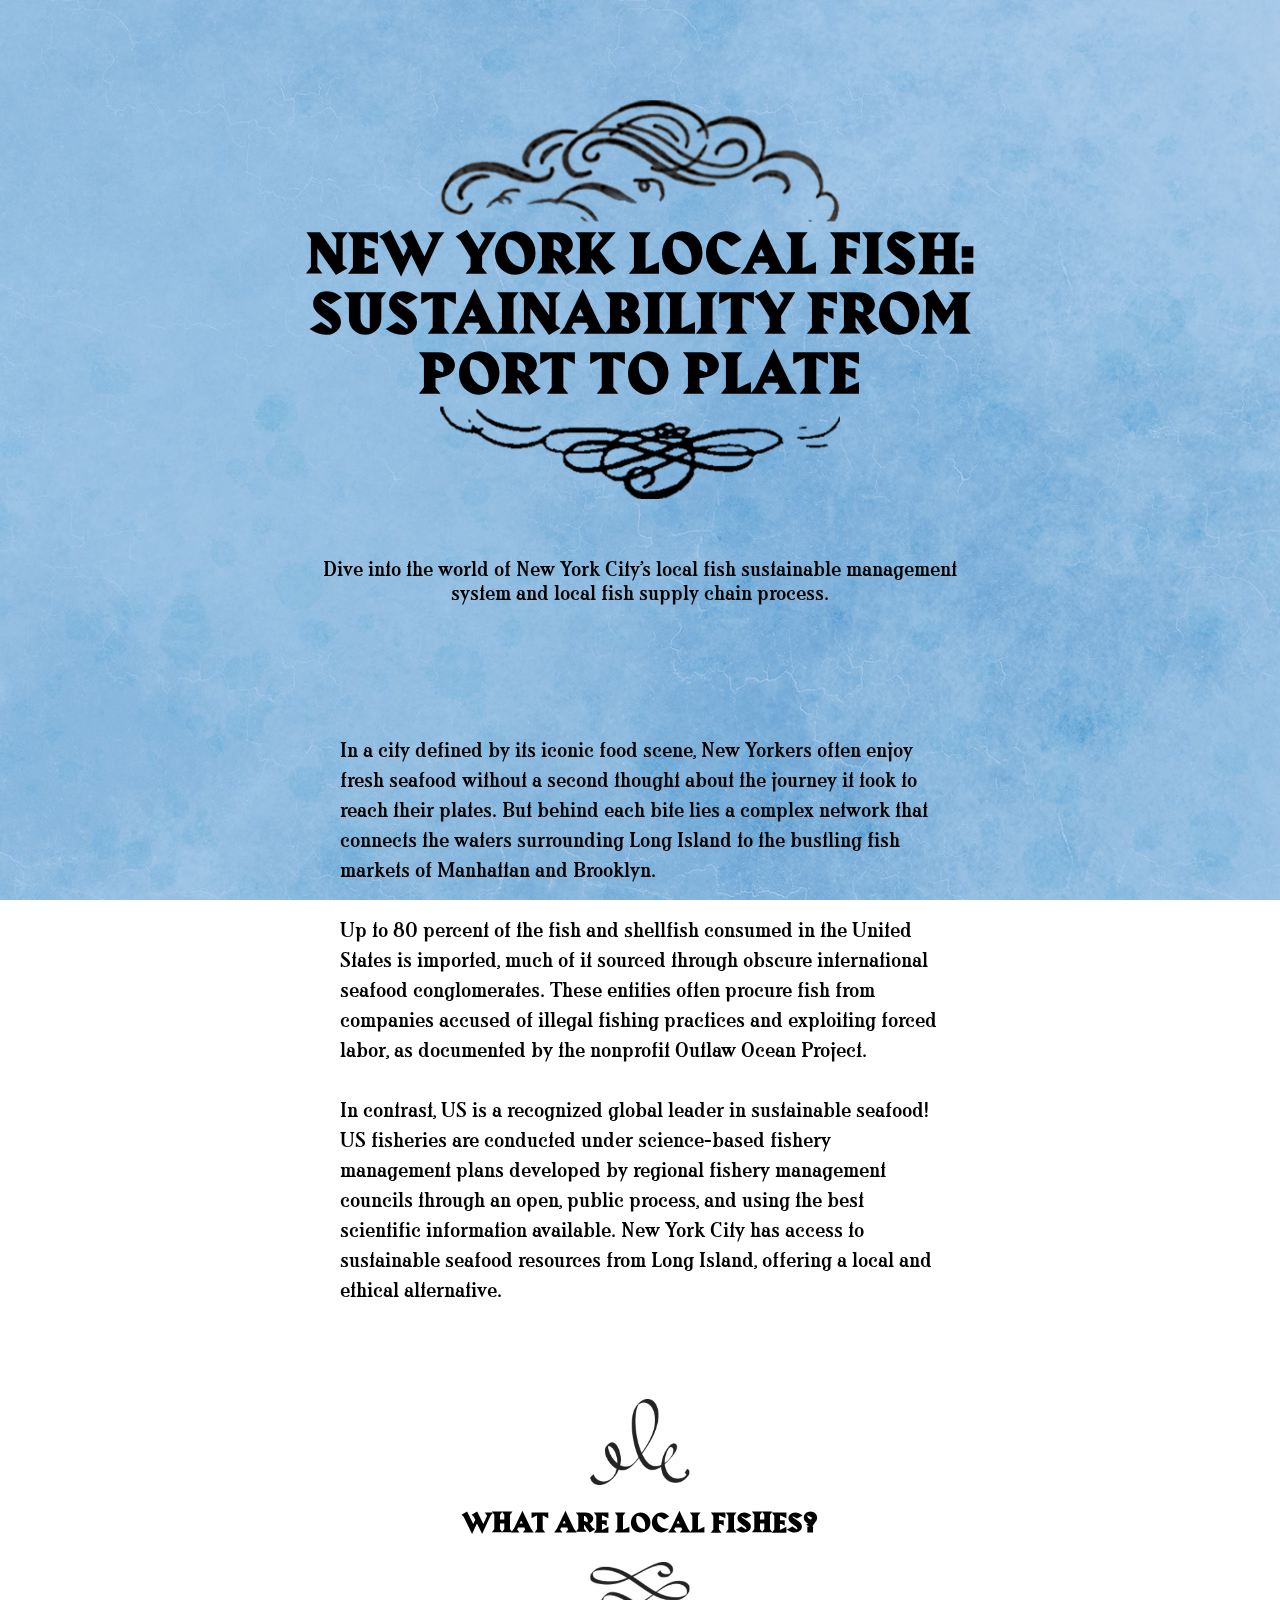
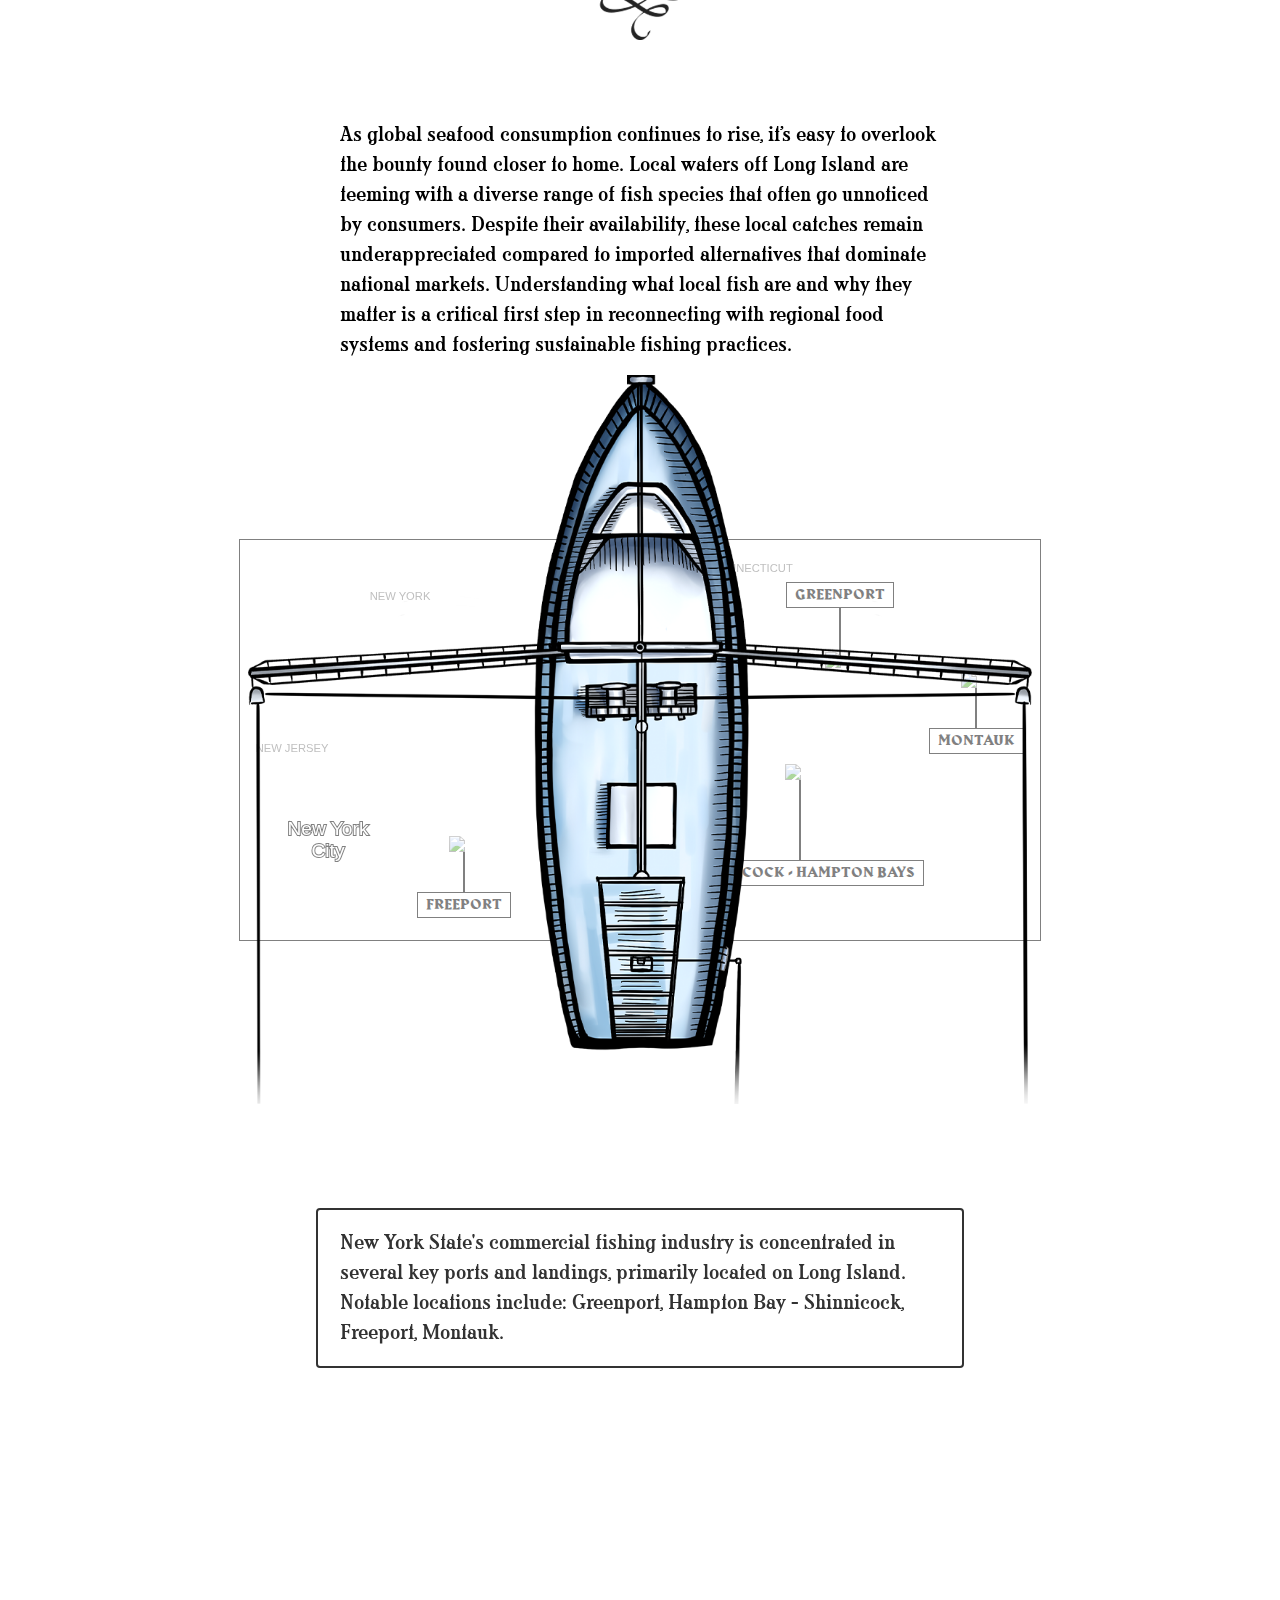
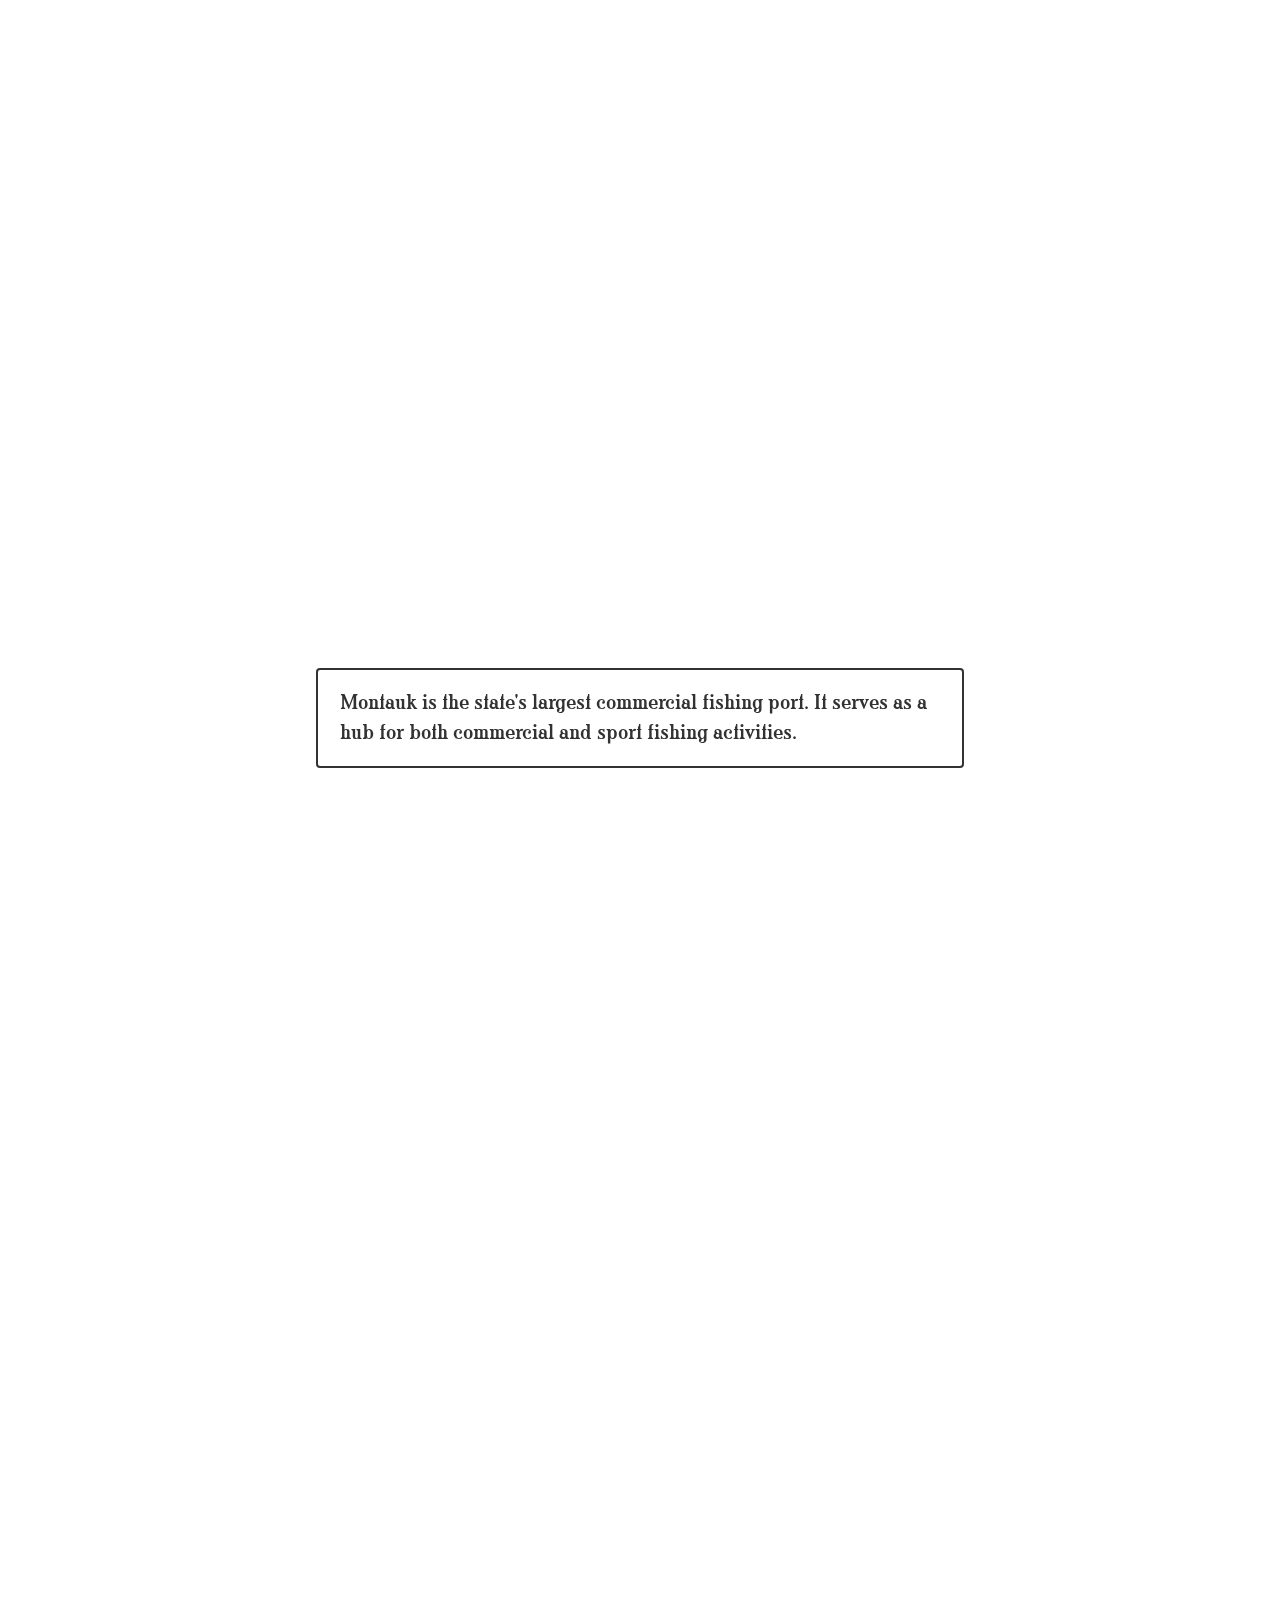
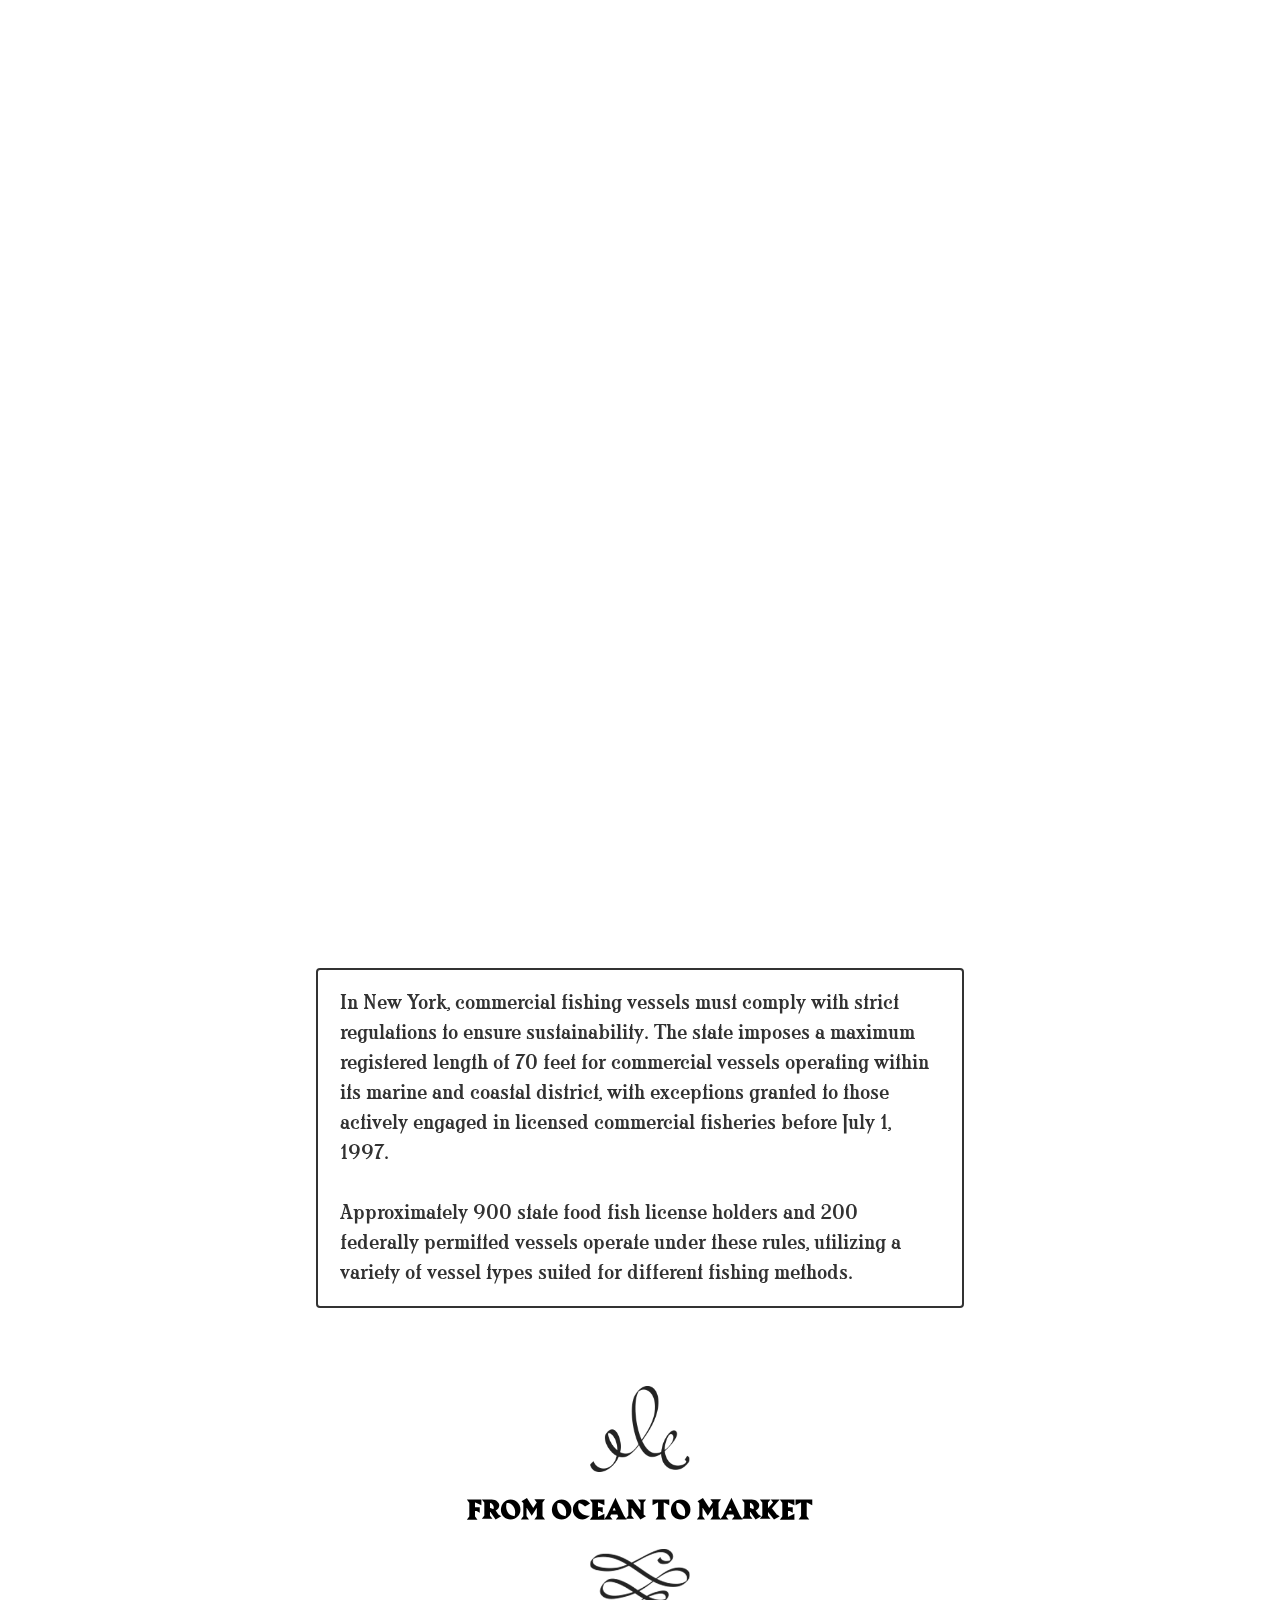
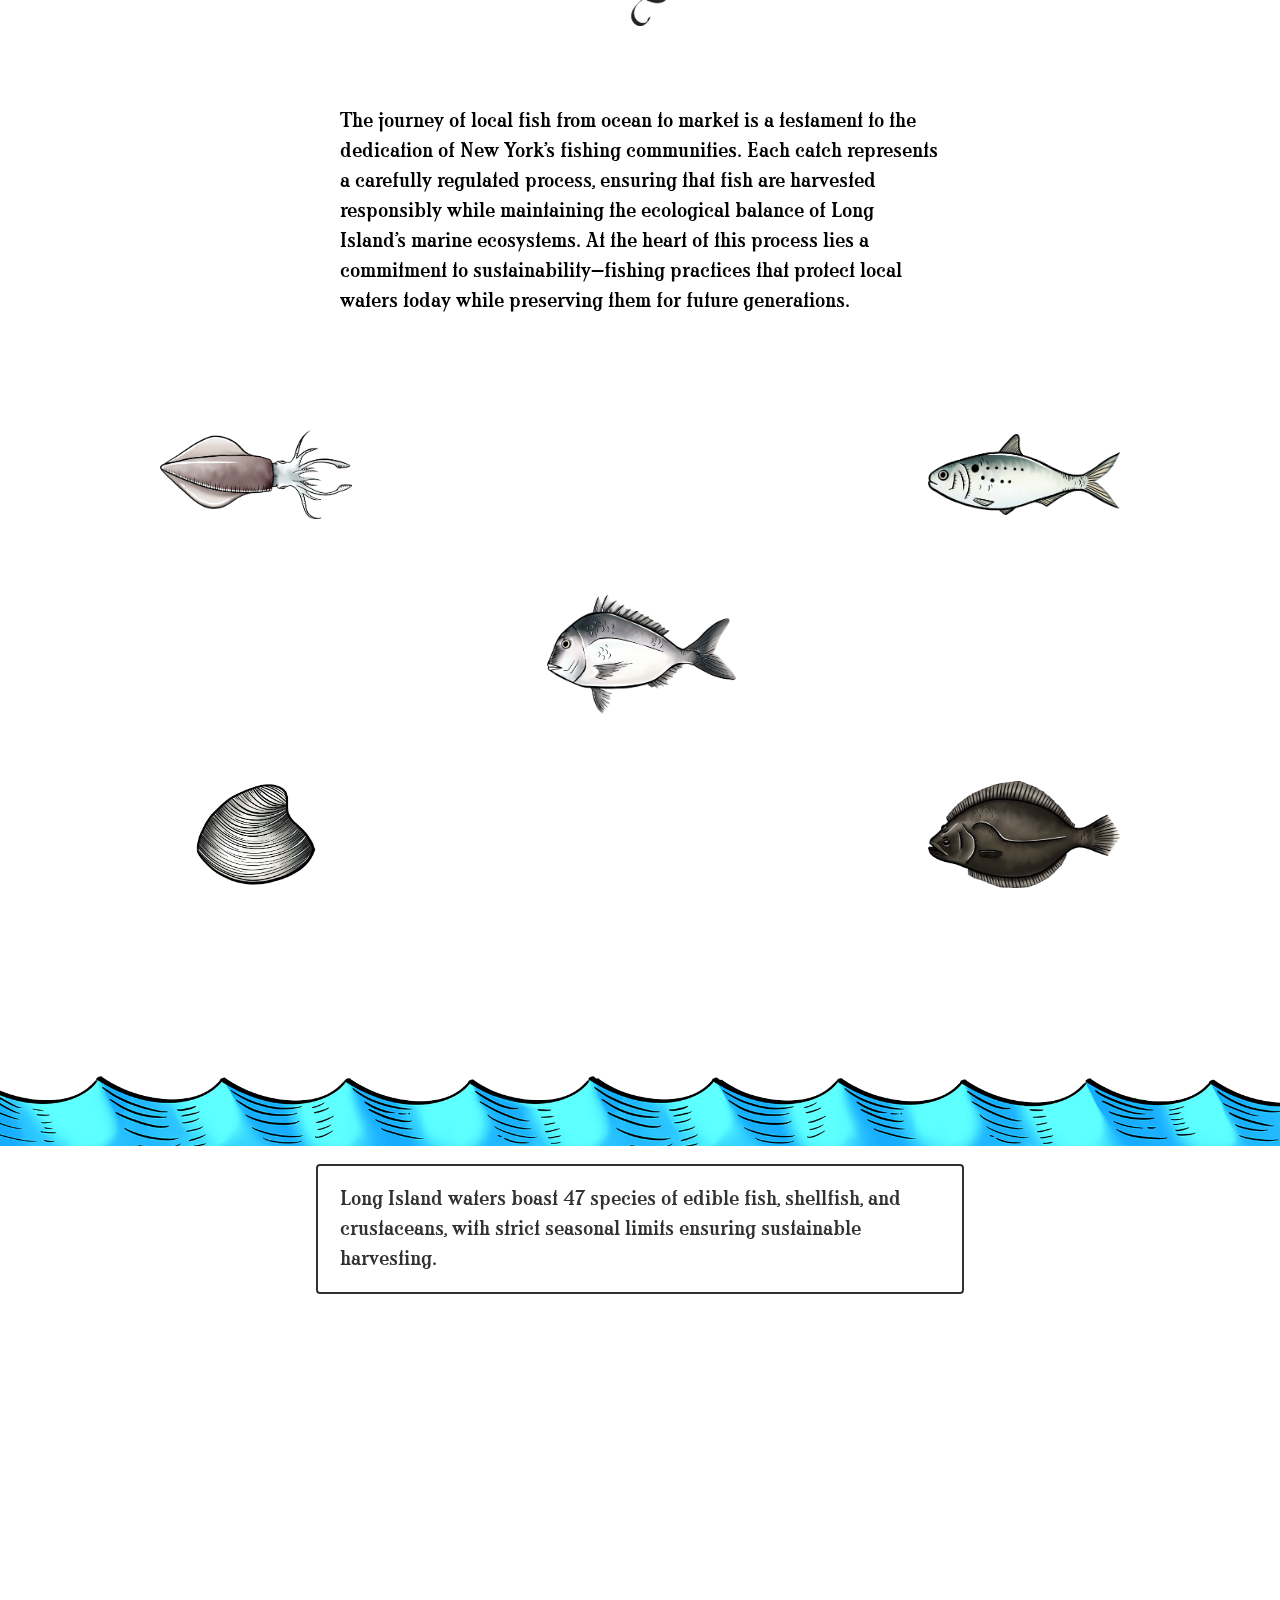
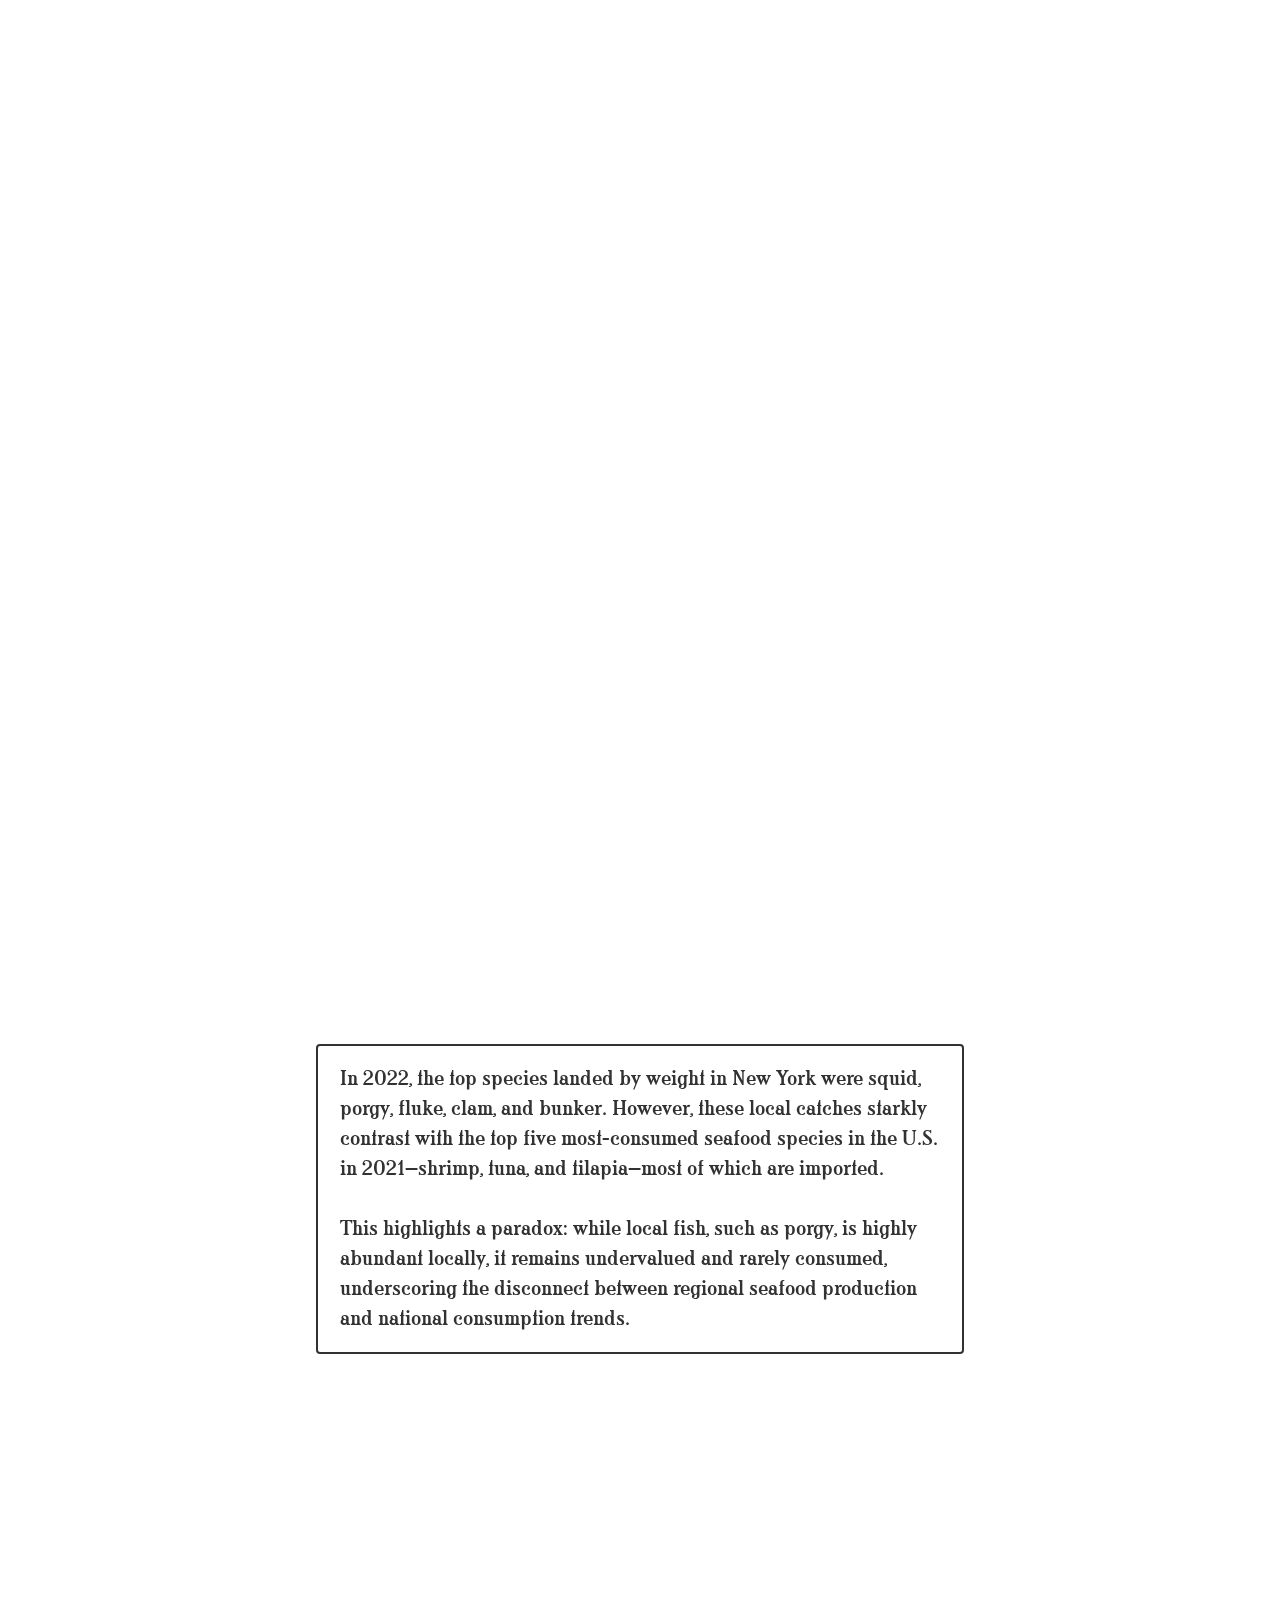
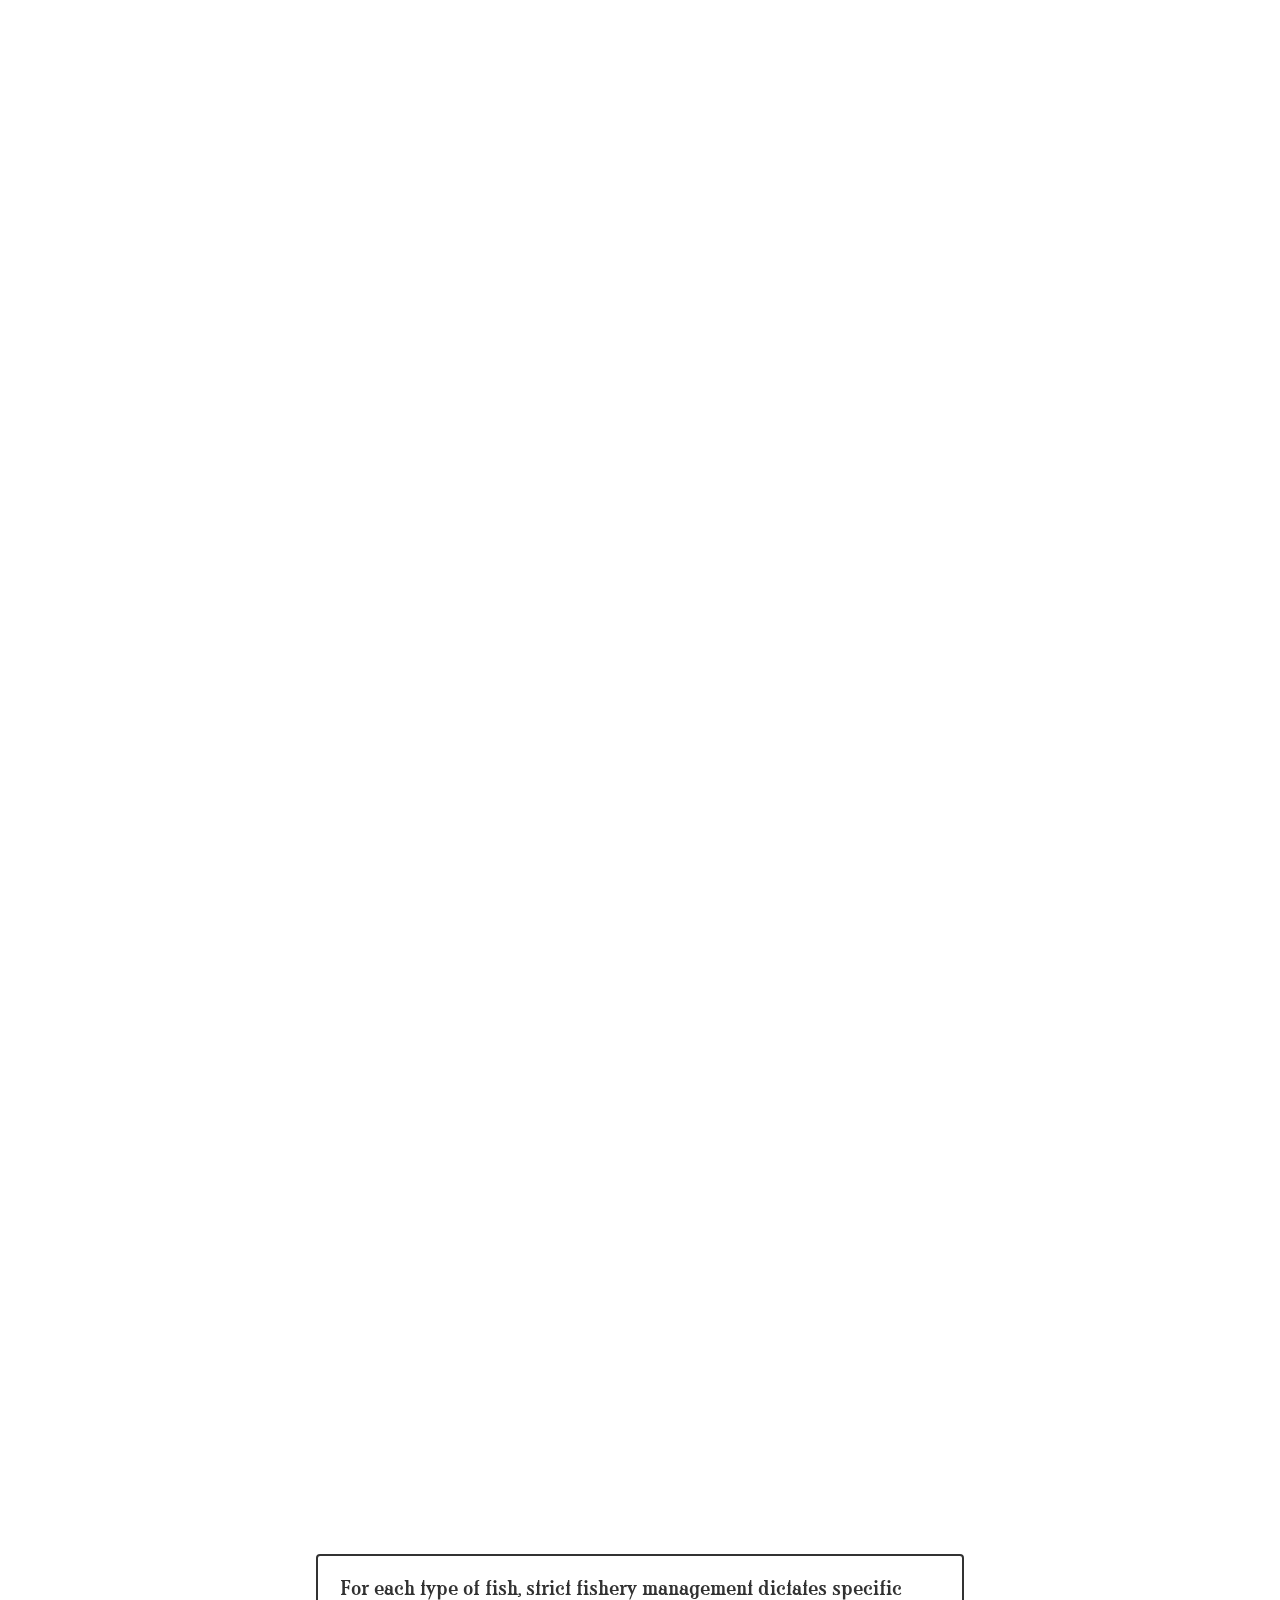
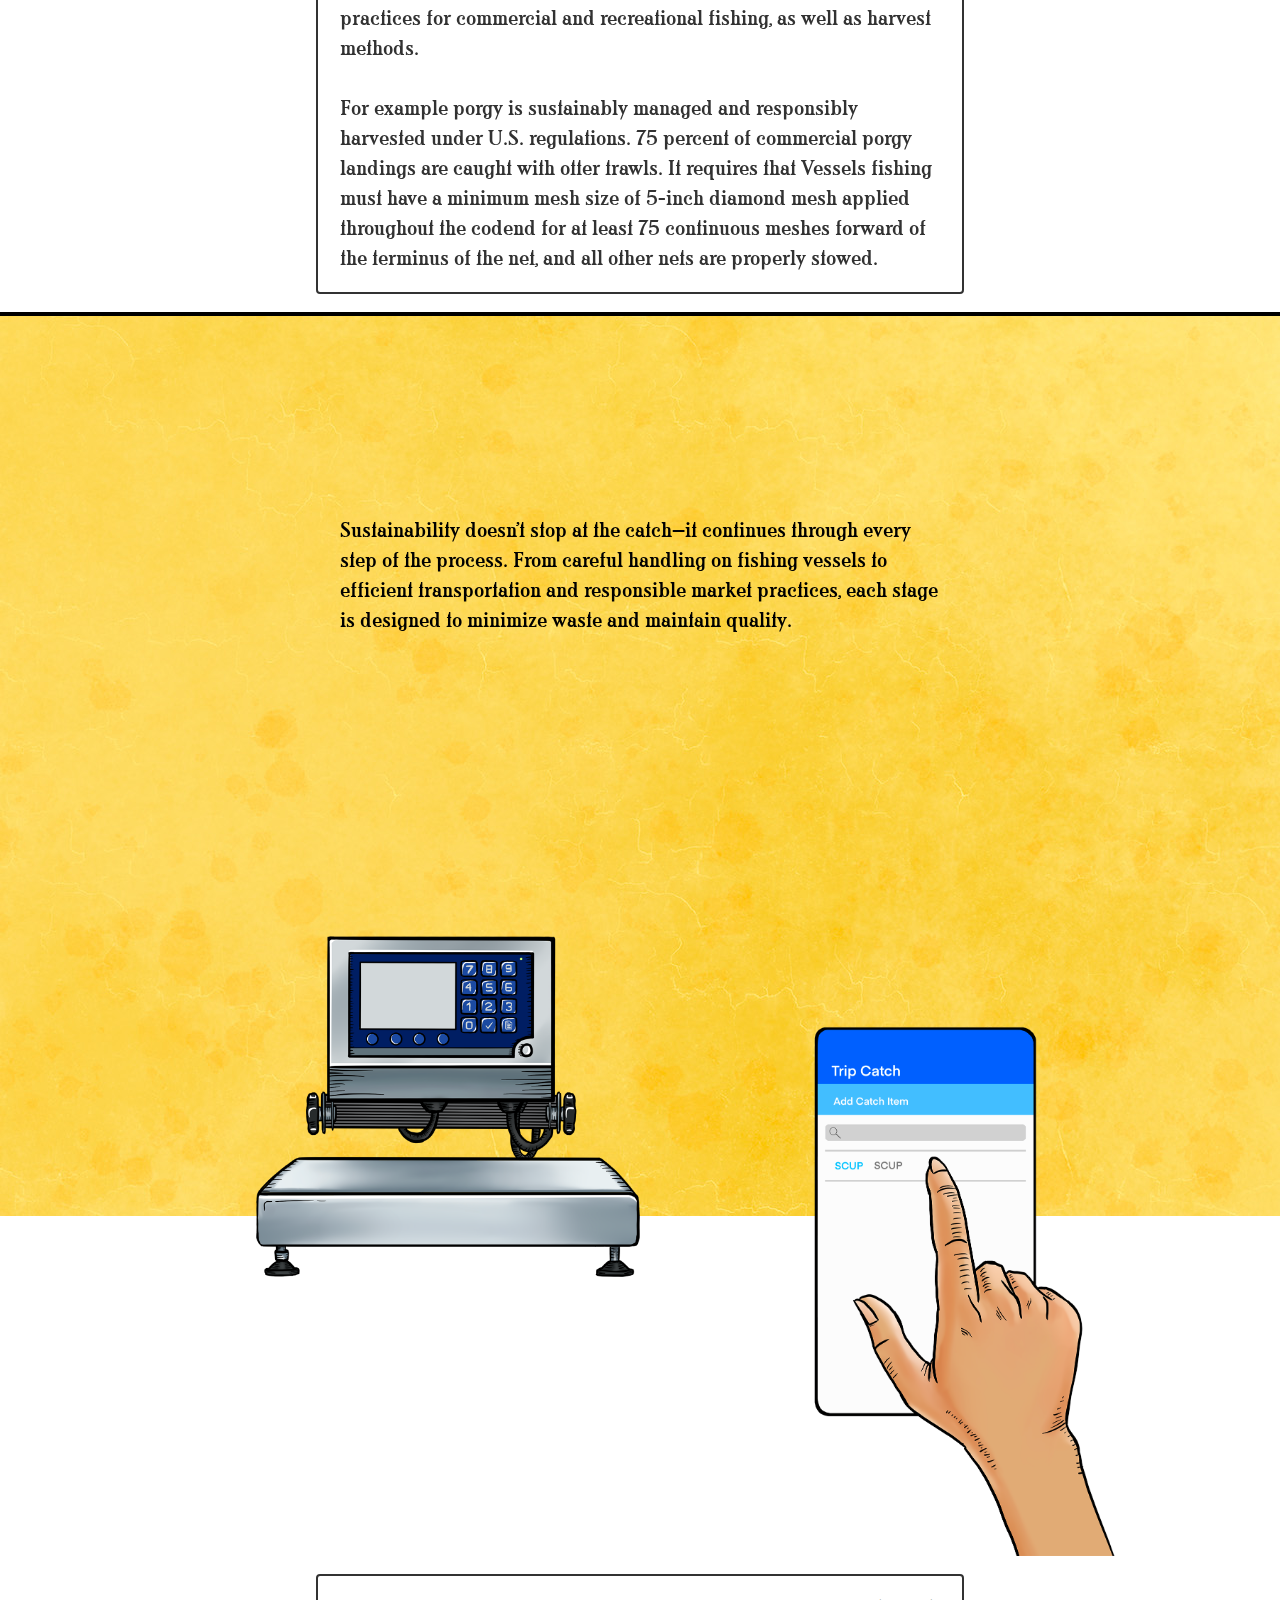
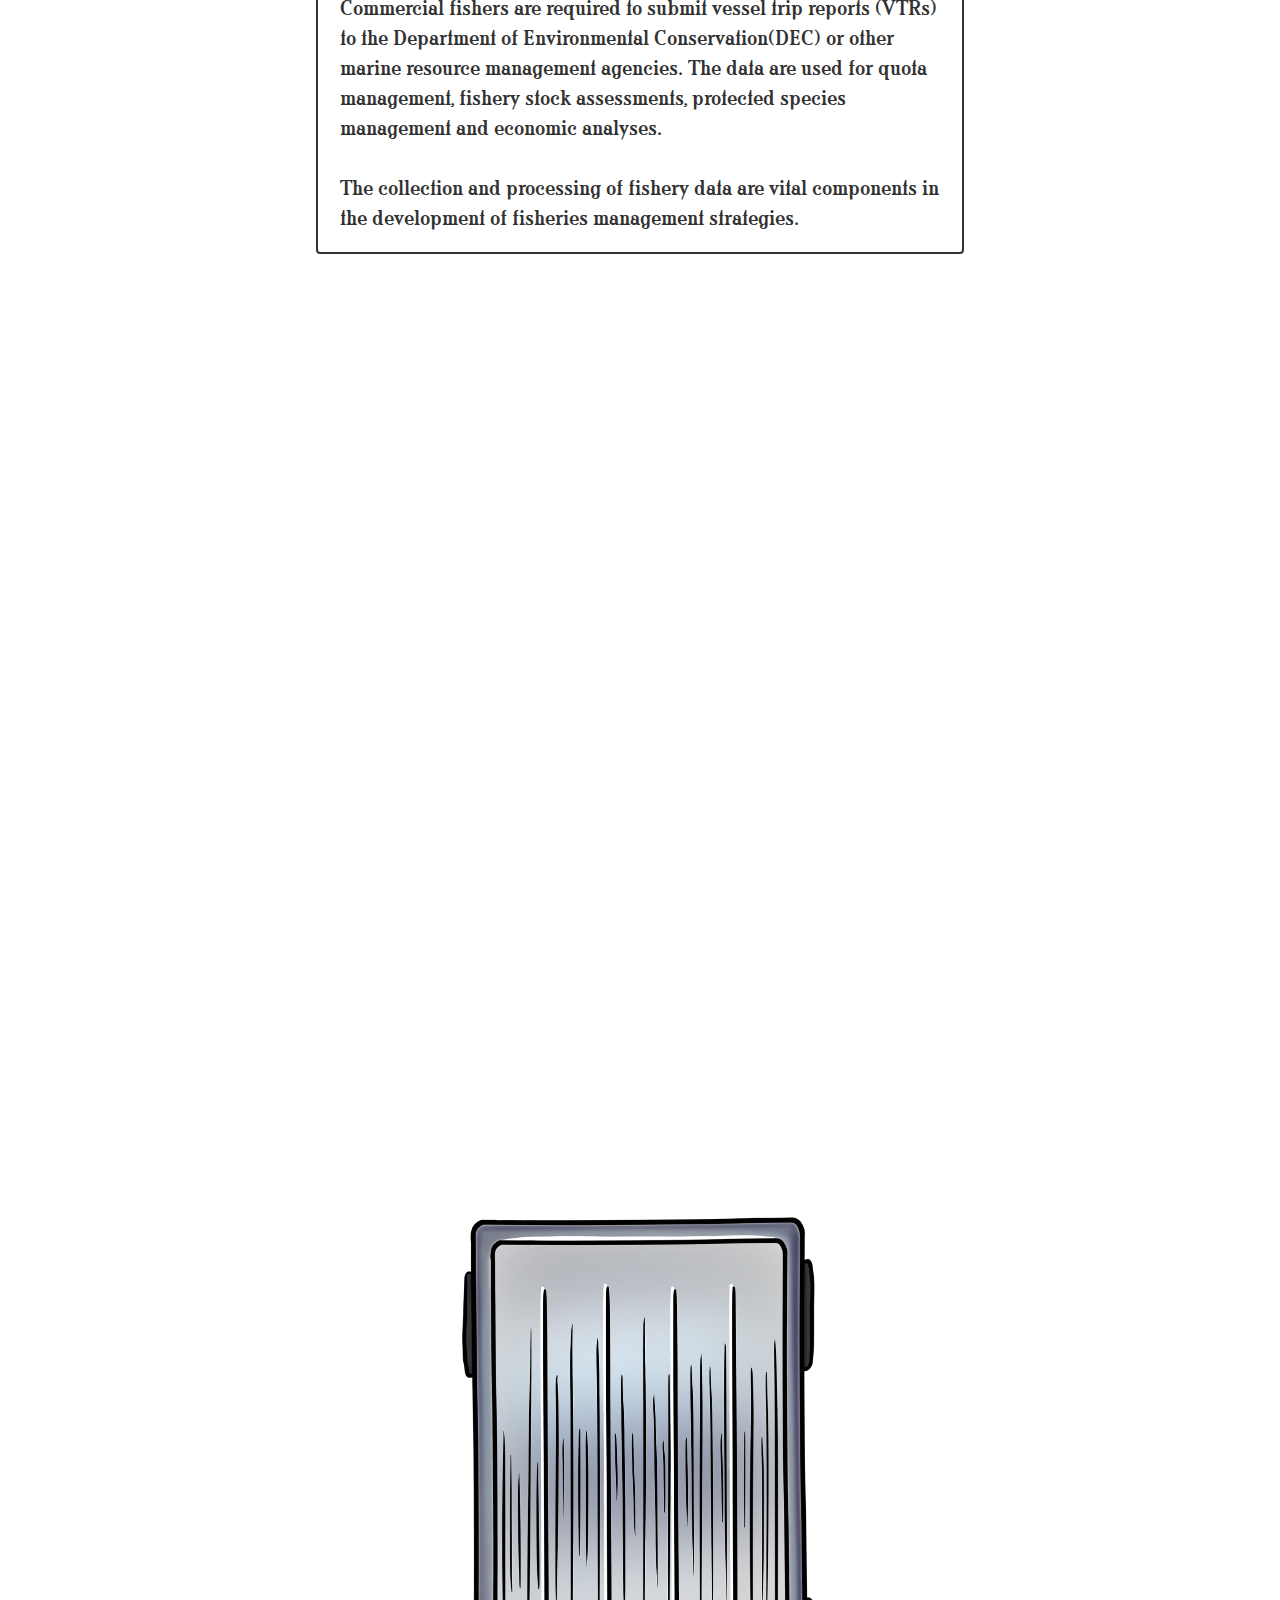
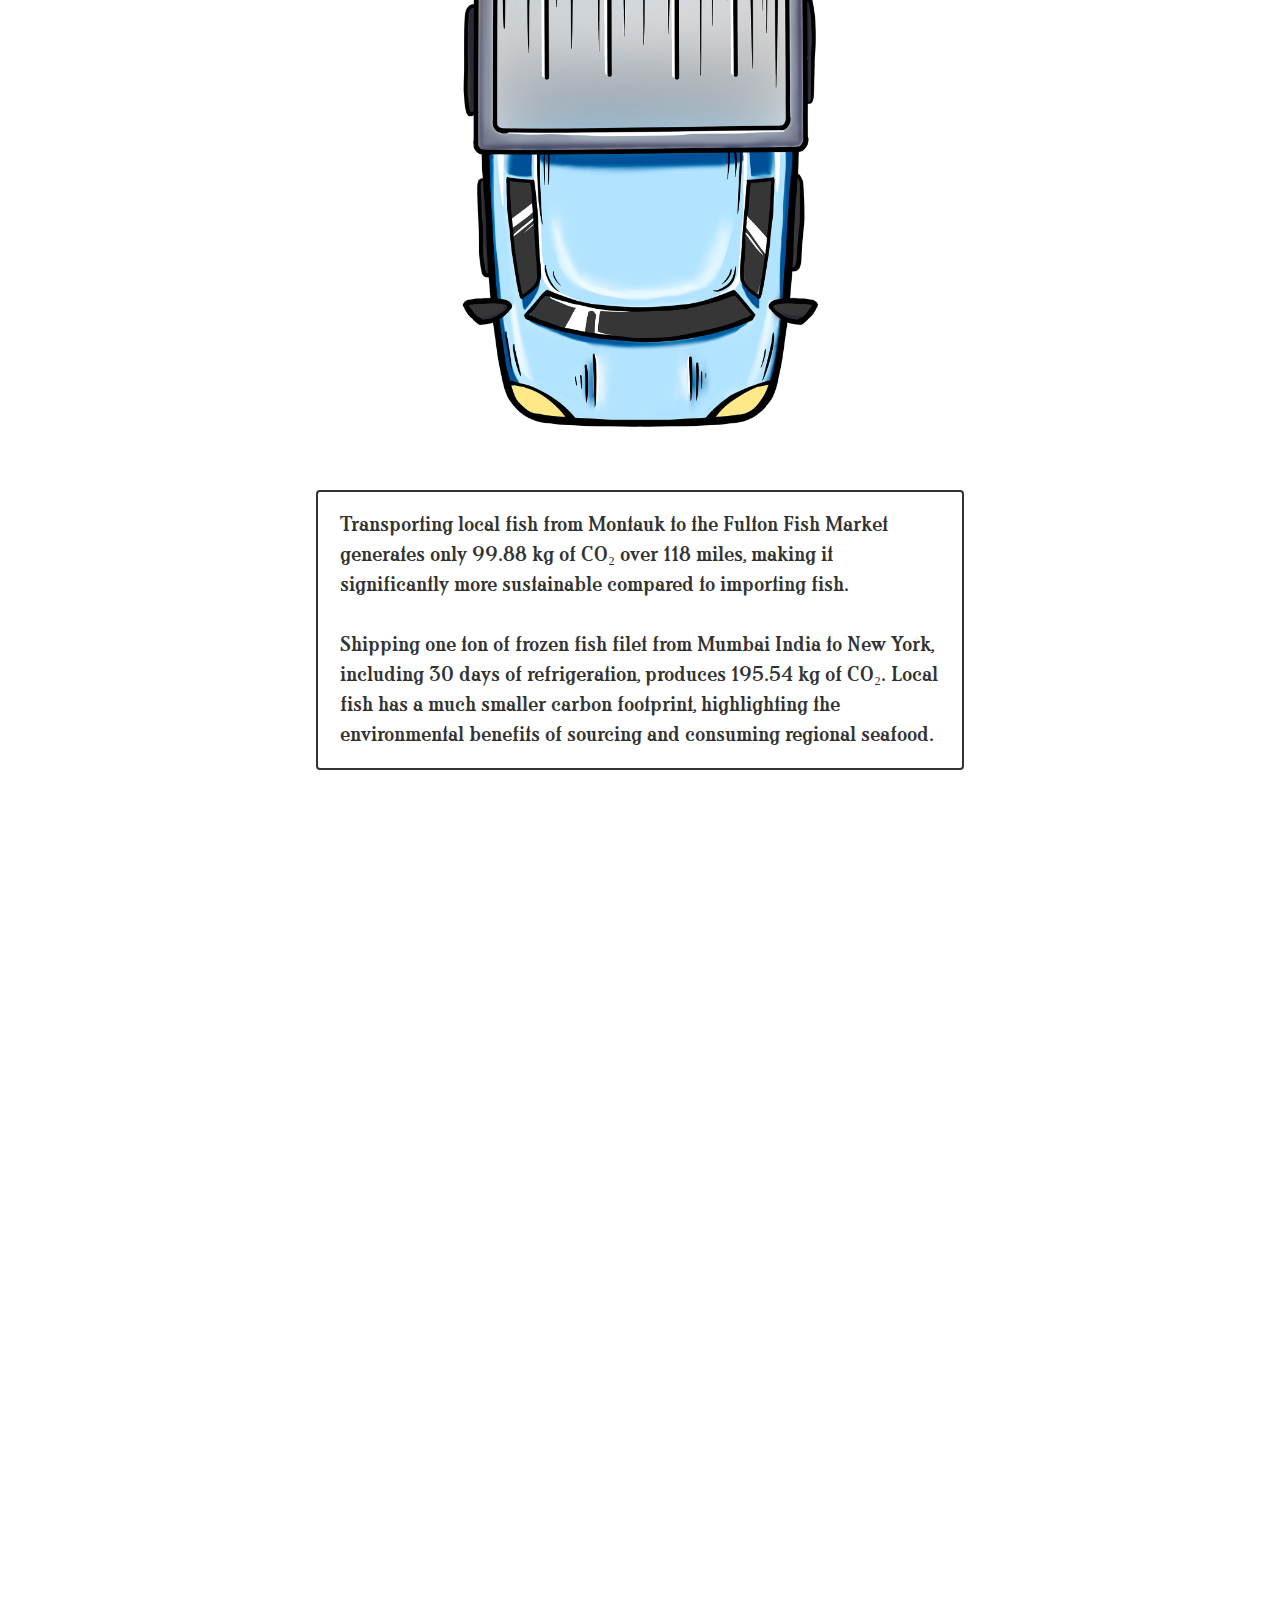
==== commit 2a878448: "fix responsive before point2-c" ====
--- a/index.html
+++ b/index.html
@@ -9,6 +9,9 @@
 
     <script src="script.js" defer></script>
     <link rel="stylesheet" type="text/css" href="style.css">
+    <link rel="preconnect" href="https://fonts.googleapis.com">
+    <link rel="preconnect" href="https://fonts.gstatic.com" crossorigin>
+    <link rel="stylesheet" href="https://fonts.googleapis.com/css?family=Trirong">
     <meta charset="utf-8" />
 
 </head>
@@ -38,7 +41,7 @@
             </div>
 
             <div class="cover-fish cover-squid" style="width:400px; top:10%;left:-400px;transform: scaleX(-1);">
-                <img style="transform: rotate(-40deg);" src="./assets/images/Longfin_Squid.png">
+                <img src="./assets/images/Longfin_Squid.png">
             </div>
 
             <div class="cover-fish cover-porgy" style="width:450px; top:35%; left:100vw;">
@@ -110,42 +113,40 @@
 
     <section>
         <div class="animation-container full-screen map-container">
-            <div class="map" id="map-here" style="filter: drop-shadow(0 0 10px rgba(0, 0, 0, 0.5));">
-                <svg id="svg-container"></svg>
-
-                <div class="map-pin" id="pin1" style="bottom:22%; left:28%">
-                    <img src="./assets/images/Pin_normal.png">
-                </div>
-                <div class="map-pin" id="label1">
+            <div class="map">
+                <div class="map-mark ny" style="top:75%; left:11%; text-wrap: nowrap; 
+                font-weight: 500; color: white;
+                -webkit-text-stroke: 2px black;
+                paint-order: stroke fill;">New York<br>City</div>
+                <div class="map-mark state" style="top:52%; left:6.5%;">NEW JERSEY</div>
+                <div class="map-mark state" style="top:14%; left:20%;">NEW YORK</div>
+                <div class="map-mark state" style="top:7%; left:64%;">CONNECTICUT</div>
+                <div class="map-mark state" style="top:62%; left:45%; text-wrap: nowrap;
+                font-weight: 700; font-style: italic; color: black;">Long Island</div>
+                <div class="map-pin bottom" style="bottom:22%; left:28%">
+                    <div class="map-line" style="line-height: 40px;">&nbsp;</div>
+                    <img src="./assets/images/Pin_Normal.png">
                     <div class="label">Freeport</div>
                 </div>
-                <div class="map-pin" id="pin2" style="bottom:68%; right:25%">
-                    <img src="./assets/images/Pin_normal.png">
-                </div>
-                <div class="map-pin" id="label2">
+                <div class="map-pin top" style="bottom:68%; right:25%">
+                    <div class="map-line greenport">&nbsp;</div>
+                    <img src="./assets/images/Pin_Normal.png">
                     <div class="label">Greenport</div>
                 </div>
-                <div class="map-pin" id="pin3" style="top:47%; right:30%">
-                    <img src="./assets/images/Pin_normal.png">
-                </div>
-                <div class="map-pin" id="label3">
-                    <div class="label">Shinnecock - Hampton Bays </div>
-                </div>
-                <div class="map-pin" id="pin4" style="top:24%; right:8%">
-                    <img class="montauk1" src="./assets/images/Pin_normal.png">
-                </div>
-                <div class="map-pin" id="label4">
-                    <div class="label label-montauk">montauk</div>
-                </div>
-
-                <div class="map-pin" style="top:22%; right:1%">
-                    <img class="montauk2" style="opacity: 0" src="./assets/images/Pin.png">
-                    <div class="label label-montauk">montauk</div>
-                </div>
-            </div>
-            <div class="boat"
-                style="height: 80vh; bottom:0; align-items: flex-end !important; filter: drop-shadow(0 5px 5px rgba(0, 0, 0, 0.5));">
-                <img style="height:100%" src="./assets/images/Boat.png">
+                <div class="map-pin bottom" style="bottom:40%; right:30%">
+                    <div class="map-line shinnecock">&nbsp;</div>
+                    <img src="./assets/images/Pin_Normal.png">
+                    <div class="label">Shinnecock - Hampton Bays</div>
+                </div>
+                <div class="map-pin bottom" style="bottom:63%; right:8%">
+                    <div class="map-line" style="line-height: 40px;">&nbsp;</div>
+                    <img class="montauk1" src="./assets/images/Pin_Normal.png">
+                    <img class="montauk2" style="opacity: 0;" src="./assets/images/Pin_Highlight.png">
+                    <div class="label">montauk</div>
+                </div>
+            </div>
+            <div class="boat">
+                <img src="./assets/images/Boat.png">
             </div>
             <div class="cloud4" style="bottom:100%; left:100%; width: 75%;">
                 <img src="./assets/images/cloud4.png">
@@ -171,10 +172,14 @@
                 It serves as a hub for both commercial and sport fishing activities.
             </div>
             <div class="text-box text03" style="margin-bottom: 0;">
-                In New York, approximately 900 state food fish license holders and 200 federally permitted vessels
-                operate under strict regulations to ensure sustainable scup fishing.
-                These measures prevent overfishing while balancing commercial and recreational interests, protecting
-                marine ecosystems for future generations.
+                In New York, commercial fishing vessels must comply with strict regulations to ensure sustainability.
+                The state imposes a maximum registered length of 70 feet for commercial vessels operating within its
+                marine and coastal district, with exceptions granted to those actively engaged in licensed commercial
+                fisheries before July 1, 1997.
+                <br><br>
+                Approximately 900 state food fish license holders and 200 federally permitted vessels operate under
+                these rules,
+                utilizing a variety of vessel types suited for different fishing methods.
             </div>
         </div>
     </section>
@@ -210,21 +215,6 @@
                 <img src="./assets/images/Wave.png">
             </div>
             <div class="fish-group full-screen">
-                <!-- <div class="fish fish-back" style="top:10%; left:60%;">
-                    <img src="./assets/images/Backup Fish Butterfish.png">
-                </div>
-                <div class="fish fish-back" style="top:20%; left:40%;">
-                    <img src="./assets/images/Backup Fish Herring.png">
-                </div>
-                <div class="fish fish-back" style="top:45%; right:10%;">
-                    <img src="./assets/images/Backup Fish Weakfish.png">
-                </div>
-                <div class="fish fish-back" style="top:55%; left:10%;">
-                    <img src="./assets/images/Backup Fish Butterfish.png">
-                </div>
-                <div class="fish fish-back" style="bottom:20%; left:55%;">
-                    <img src="./assets/images/Backup Fish Herring.png">
-                </div> -->
                 <div class="fish" style="top:30%; left:20%;">
                     <img class="main-fish" src="./assets/images/Longfin_Squid.png">
                     <div class="label fish-label">Longfin Squid</div>
@@ -246,8 +236,8 @@
                     <div class="label fish-label">Flounder</div>
                 </div>
             </div>
-            <div class="trawl" style="height: 100%;opacity: 0;">
-                <img style="height: 100%;" src="./assets/images/Fishing_net.png">
+            <div class="trawl" style="height: 100vh; opacity: 0;">
+                <img src="./assets/images/Fishing_Net.png">
                 <div id="widthDisplay" style="display: none;"></div>
             </div>
         </div>
@@ -257,6 +247,8 @@
                 with strict seasonal limits ensuring sustainable harvesting.
             </div>
             <div class="text-box text05" style="margin-bottom: 200vh;">
+                In 2022, the top species landed by weight in New York were squid, porgy, fluke, clam, and bunker. 
+
                 However, these local catches starkly contrast with the top five most-consumed seafood species in the
                 U.S. in 2021—shrimp, tuna, and tilapia—most of which are imported.
                 <br><br>
@@ -265,8 +257,6 @@
                 underscoring the disconnect between regional seafood production and national consumption trends.
             </div>
             <div class="text-box text07" style="margin-bottom: 0;">
-                Fishing regulations are carefully tailored to ensure sustainability,
-                with different rules applied to various species and fishing activities.
                 For each type of fish, strict fishery management dictates
                 specific practices for commercial and recreational fishing, as well as harvest methods.
                 <br><br>
@@ -281,7 +271,7 @@
     </section>
 
     <div class="point2-b"></div>
-    <section>
+    <section style="border-top: 4px solid black;">
         <div class="bg bg-yellow1"
             style="opacity: 1; position: absolute !important; top: 0; z-index: 0; height: 100vh;">
             <img src="./assets/images/BackgroundTexture_yellow.jpg">
@@ -296,7 +286,7 @@
     </section>
 
     <section>
-        <div class="animation-container full-screen weight-container">
+        <div class="animation-container full-screen weight-container testimage-container ">
             <div class="weight-bg" style="width: 100vw; height: 100vh">
                 <div class="weight" style="top:50%; left:20%;">
                     <img src="./assets/images/Weight.png">
@@ -327,7 +317,7 @@
 
     <div class="point2-c"></div>
     <section>
-        <div class="animation-container full-screen trunk-container" style="background: none !important;">
+        <div class="animation-container full-screen trunk-container testimage-container " style="background: none !important;">
             <div class="trunk" style="width:30%;">
                 <img src="./assets/images/trunk.png" style="height: 90vh; width: auto;">
             </div>
@@ -346,7 +336,7 @@
 
     <div class="point2-d"></div>
     <section>
-        <div class="animation-container full-screen sign-container">
+        <div class="animation-container full-screen sign-container testimage-container">
             <div class="sign" style="bottom:0; width:70%; height: 500px;">
                 <img src="./assets/images/sign.png">
             </div>
@@ -360,7 +350,7 @@
     <!-- point 3 start -->
     <div class="point3-a"></div>
     <section>
-        <div class="header-container head3">
+        <div class="header-container head3 testimage-container">
             <img src="./assets/images/Deco1.png" width="100">
             <h2 class="">From market to plate</h2>
             <img src="./assets/images/Deco2.png" width="100">
@@ -378,7 +368,7 @@
 
     <div class="point3-b"></div>
     <section>
-        <div class="animation-container full-screen market-container">
+        <div class="animation-container full-screen market-container testimage-container ">
             <div class="box-market" style="width:40%;">
                 <img src="assets/images/BoxMarket.png">
             </div>
@@ -411,7 +401,8 @@
                 harvested seafood. By choosing local catches like porgy, squid, and fluke, buyers not only enjoy fresher
                 fish but also help support the livelihoods of fishermen and their communities. Supporting local
                 fisheries fosters sustainable business practices and strengthens the connection between consumers and
-                their regional food systems. </div>
+                their regional food systems.
+            </div>
         </div>
     </section>
     <!-- point 3 end -->
@@ -484,6 +475,6 @@
 <script>
 
 
-    </script>
+</script>
 
 </html>--- a/style.css
+++ b/style.css
@@ -1,16 +1,14 @@
 @font-face {
-  font-family: Harbour;
-  src: url(./assets/fonts/Harbour\ Regular.ttf);
+    font-family: Harbour;
+    src: url(./assets/fonts/Harbour\ Regular.ttf);
 }
 
 @font-face {
     font-family: Landnama;
     src: url(./assets/fonts/Landna_769_ma.ttf);
-  }
-
-
-
-h1{
+}
+
+h1 {
     font-family: Harbour;
     text-transform: uppercase;
     text-align: center;
@@ -20,8 +18,7 @@
     max-width: 380px;
 }
 
-
-h2{
+h2 {
     font-family: Harbour;
     text-transform: uppercase;
     text-align: center;
@@ -48,15 +45,16 @@
     margin-top: 55px;
 }
 
-p, .text-box {
+p,
+.text-box {
     font-family: Landnama;
 }
 
 body {
     overflow-x: hidden !important;
-    margin: 0; 
-    width:100%;
-    height: 100%; 
+    margin: 0;
+    width: 100%;
+    height: 100%;
 }
 
 #overlay {
@@ -72,13 +70,15 @@
     justify-content: center;
     text-align: center;
     font-size: 1.5em;
-    z-index: 9999; /* Ensure it stays on top */
-    display: none; /* Hidden by default */
+    z-index: 9999;
+    /* Ensure it stays on top */
+    display: none;
+    /* Hidden by default */
     padding: 60px;
     box-sizing: border-box;
-  }
-
-.bg{
+}
+
+.bg {
     position: fixed;
     top: 0;
     width: 100%;
@@ -93,14 +93,14 @@
 
 .bg-default {
     background-image: url("assets/images/BackgroundTexture_Default.jpg");
-    background-size: cover; /* Ensures the image covers the div */
+    background-size: cover;
+    /* Ensures the image covers the div */
     background-position: center;
     background-repeat: no-repeat;
 
 }
 
-.bg img{
-}
+.bg img {}
 
 section {
     position: relative;
@@ -111,13 +111,13 @@
     justify-content: flex-start;
 }
 
-.full-screen{
+.full-screen {
     width: 100% !important;
     height: 100vh !important;
     max-width: 100vw !important;
 }
 
-.cover-container{
+.cover-container {
     position: relative;
     display: flex;
     flex-direction: column;
@@ -127,39 +127,39 @@
     overflow: hidden;
 }
 
-.title-text-wrapper{
+.title-text-wrapper {
     max-width: 870px;
     padding: 20px;
     margin: 0 auto;
     text-align: center;
 }
 
-.title-text-wrapper img{
+.title-text-wrapper img {
     width: calc(100% - 40px);
 }
 
-.cover-fish{
+.cover-fish {
     /* position: absolute; */
     z-index: 1;
     height: 0;
     overflow: visible;
-    display: flex; 
-    align-items: center;   
-}
-
-.cover-fish img{
-    width: 100%;
-}
-
-.team{
-    text-align: center; 
-    margin:100px 0; 
-    justify-content: center; 
-    gap: 10px; 
+    display: flex;
+    align-items: center;
+}
+
+.cover-fish img {
+    width: 100%;
+}
+
+.team {
+    text-align: center;
+    margin: 100px 0;
+    justify-content: center;
+    gap: 10px;
     flex-wrap: nowrap;
 }
 
-.header-container{
+.header-container {
     /* width: 100%; */
     /* background-color: rgba(255, 0, 0, 0.5); */
     display: flex;
@@ -171,7 +171,7 @@
 }
 
 
-.animation-container{
+.animation-container {
     position: absolute;
     /* background-color: rgba(0, 0, 0, 0.5); */
     display: flex;
@@ -180,25 +180,19 @@
     justify-content: center;
     z-index: 0;
     overflow: hidden;
-}
-
-.animation-container div{
-    
 }
 
 .text-box-container {
     z-index: 1;
     padding: 18px 40px;
-  }
-
-
-
-  .text-container {
+}
+
+.text-box, .text-container {
     font-size: 18px;
     line-height: 25px;
 }
 
-iframe{
+iframe {
     width: calc(100% - 40px);
     height: 400px;
 }
@@ -214,14 +208,12 @@
 
 .text-box {
     max-width: 600px;
-    font-size: 1.5em;
     color: #323232;
     background-color: white;
     border-radius: 4px;
     padding: 18px 22px;
     border: 2px solid;
 }
-
 
 .map {
     width: calc(100% / 1.2 - 40px);
@@ -229,17 +221,19 @@
     aspect-ratio: 2 / 1;
     background-size: cover;
     opacity: 0.5;
-    border: calc(2px/1.2) solid; 
-    background-image: url("./assets/images/map.svg");
-    background-size: cover; /* or 'contain' */
+    border: calc(2px/1.2) solid;
+    background-image: url("./assets/images/Map.svg");
+    background-size: cover;
+    /* or 'contain' */
     background-repeat: no-repeat;
-}
-
-.map .label{
-    border: calc(2px/1.2) solid; 
-}
-
-.map-highlight{
+    text-align: center;
+}
+
+.map .label {
+    border: calc(2px/1.2) solid;
+}
+
+.map-highlight {
     position: absolute;
     background-color: aqua;
     width: 40px;
@@ -247,26 +241,57 @@
     border-radius: 50%;
 }
 
-.map-pin{
+.map-mark {
+    width: 0;
+    height: 0;
+    font-family: "Inter", sans-serif;
+    font-size: 1.7vw;
+}
+
+.ny {
+    font-size: 2.5vw;
+}
+
+.state {
+    font-weight: 300;
+    color: gray;
+    paint-order: stroke fill;
+}
+
+.map-pin {
     align-self: center;
     width: 0;
-    height: auto;
-}
-
-.fish{
-    display: flex;
-    flex-direction: column;
-    gap: 6px;
-}
-
-.map-pin img{
+    height: 0;
+    justify-content: flex-start !important;
+}
+
+.bottom {flex-direction: column;}
+.top {flex-direction: column-reverse;}
+
+.map-line {
+    background: black;
+    width: calc(2px/1.2);
+}
+
+.map-pin img {
+    position: absolute;
+    bottom: 0;
     width: 30px !important;
     transform-origin: bottom center;
 }
 
-.map-pin div, .fish div{
-    position: relative !important;;
-}
+.map-pin div,
+.fish div {
+    position: relative !important;
+}
+
+.fish {
+    display: flex;
+    flex-direction: column;
+    gap: 6px;
+}
+
+
 
 #svg-container {
     position: absolute;
@@ -282,127 +307,145 @@
     font-family: Harbour;
     font-size: 0.6em;
     text-transform: uppercase;
-    text-align: center;
     background-color: white;
     padding: 2px 8px;
     border: solid black 2px;
     text-wrap: nowrap;
 }
 
-.fish-label{
+.fish-label {
     opacity: 0;
     margin-top: 30px;
 }
 
-.animation-container div{
-    position: absolute;
-}
-
-.animation-container div{
-    display: flex; /* Enables flexbox layout */
-    align-items: center; /* Vertically centers the image */
-    justify-content: center; /* Centers content horizontally if needed */
+.animation-container div {
+    position: absolute;
+}
+
+.animation-container div {
+    display: flex;
+    align-items: center;
+    justify-content: center;
     overflow: visible;
 }
 
-.animation-container div img {
-    width: 100%; /* Image takes full width of the parent */
-    display: block; /* Prevents inline element spacing issues */
-}
-
-.fish-crowd{
+.testimage-container div img {
+    width: 100%;
+    display: block;
+}
+
+.fish-crowd {
     width: 100%;
     height: 100vh;
 }
 
-.fish{
+.fish {
     width: 0;
     height: 0;
 }
 
-.main-fish{
+.main-fish {
     filter: grayscale(80%);
     transition: filter 0.2s;
 }
 
-.cloud{
-}
-
-.fish img{
-    width: 15vw !important;
-}
-
-.fish-back img{
-    width: 10vw !important;
-}
-
-.weight{
-    width:30%;
-    height: 0;
-}
-
-.form{
-    width:30%;
-}
-
-.porgy-weighted, .box{
+.fish img {
+    width: 25vw;
+    height: 15vw;
+    object-fit: contain;
+}
+
+.weight {
+    width: 30%;
+    height: 0;
+}
+
+.form {
+    width: 30%;
+}
+
+.porgy-weighted,
+.box {
     height: 0;
     width: 40%;
 }
 
-#label1{
-    top:120%; 
-    left:10%
-}
-
-#label2{
-    bottom:120%; 
-    right:50%
-}
-#label3{
-    top:120%;  
-    right:30%
-}
-
-#label4{
-    bottom:120%;   
-    right:10%
+.shinnecock {
+    line-height: 120px
+}
+
+.greenport {
+    line-height: 100px
+}
+
+.boat img{
+    width: 90% !important;
+    max-height: 90vh;
+    height: auto;
+    display: flex;
+    flex-direction: column;
+    align-items: center;
+    justify-content: center;
+    /* filter: drop-shadow(0 5px 5px rgba(0, 0, 0, 0.5)); */
+}
+
+.trawl img {
+    position: absolute;
+    bottom: 20px;
+    height: 100vh;
+    width: auto;
+}
+
+.wave img {
+    height: 8vh;
 }
 
 @media (min-width: 886px) {
-    h1{
+    h1 {
         font-size: 63px;
         line-height: 73px;
     }
+
     h3 {
         font-size: 22px;
     }
 }
 
 @media (min-width: 740px) {
+    .trawl img {
+        height: auto;
+        width: 100vw;
+    }
+
+    .wave img {
+        height: auto;
+        width: 100vw;
+    }
+
+    .map-mark {
+        text-wrap: nowrap;
+        font-size: 0.7em;
+    }
+    .ny{
+        font-size: 1.5vw
+    }
     .label {
         font-size: 0.8em;
-    }    
-
-    #label1{
-        top:90%; 
-        left:15%;
-    }
-    #label2{
-        top:40%; 
-        right:40%
-    }
-    #label3{
-        top:80%; 
-        right:20%
-    }
-    #label4{
-        bottom:40%;   
-        right:8%
-    }
-
-    .title-text-wrapper img{
+    }
+
+    .fish-label {
+        margin-top: 50px;
+    }
+
+    .shinnecock {line-height: 80px}
+    .greenport {line-height: 60px}
+
+    .title-text-wrapper img {
         max-width: 400px;
+    }
+
+    .fish img {
+        width: 15vw;
     }
 
     h1 {
@@ -410,16 +453,18 @@
         line-height: 60px;
         max-width: 800px;
     }
+
     h3 {
         font-size: 20px;
         max-width: 660px;
     }
-    .text-container {
+
+    .text-box, .text-container {
         font-size: 20px;
         line-height: 30px;
     }
-    iframe{
+
+    iframe {
         width: 800px;
     }
-}
-
+}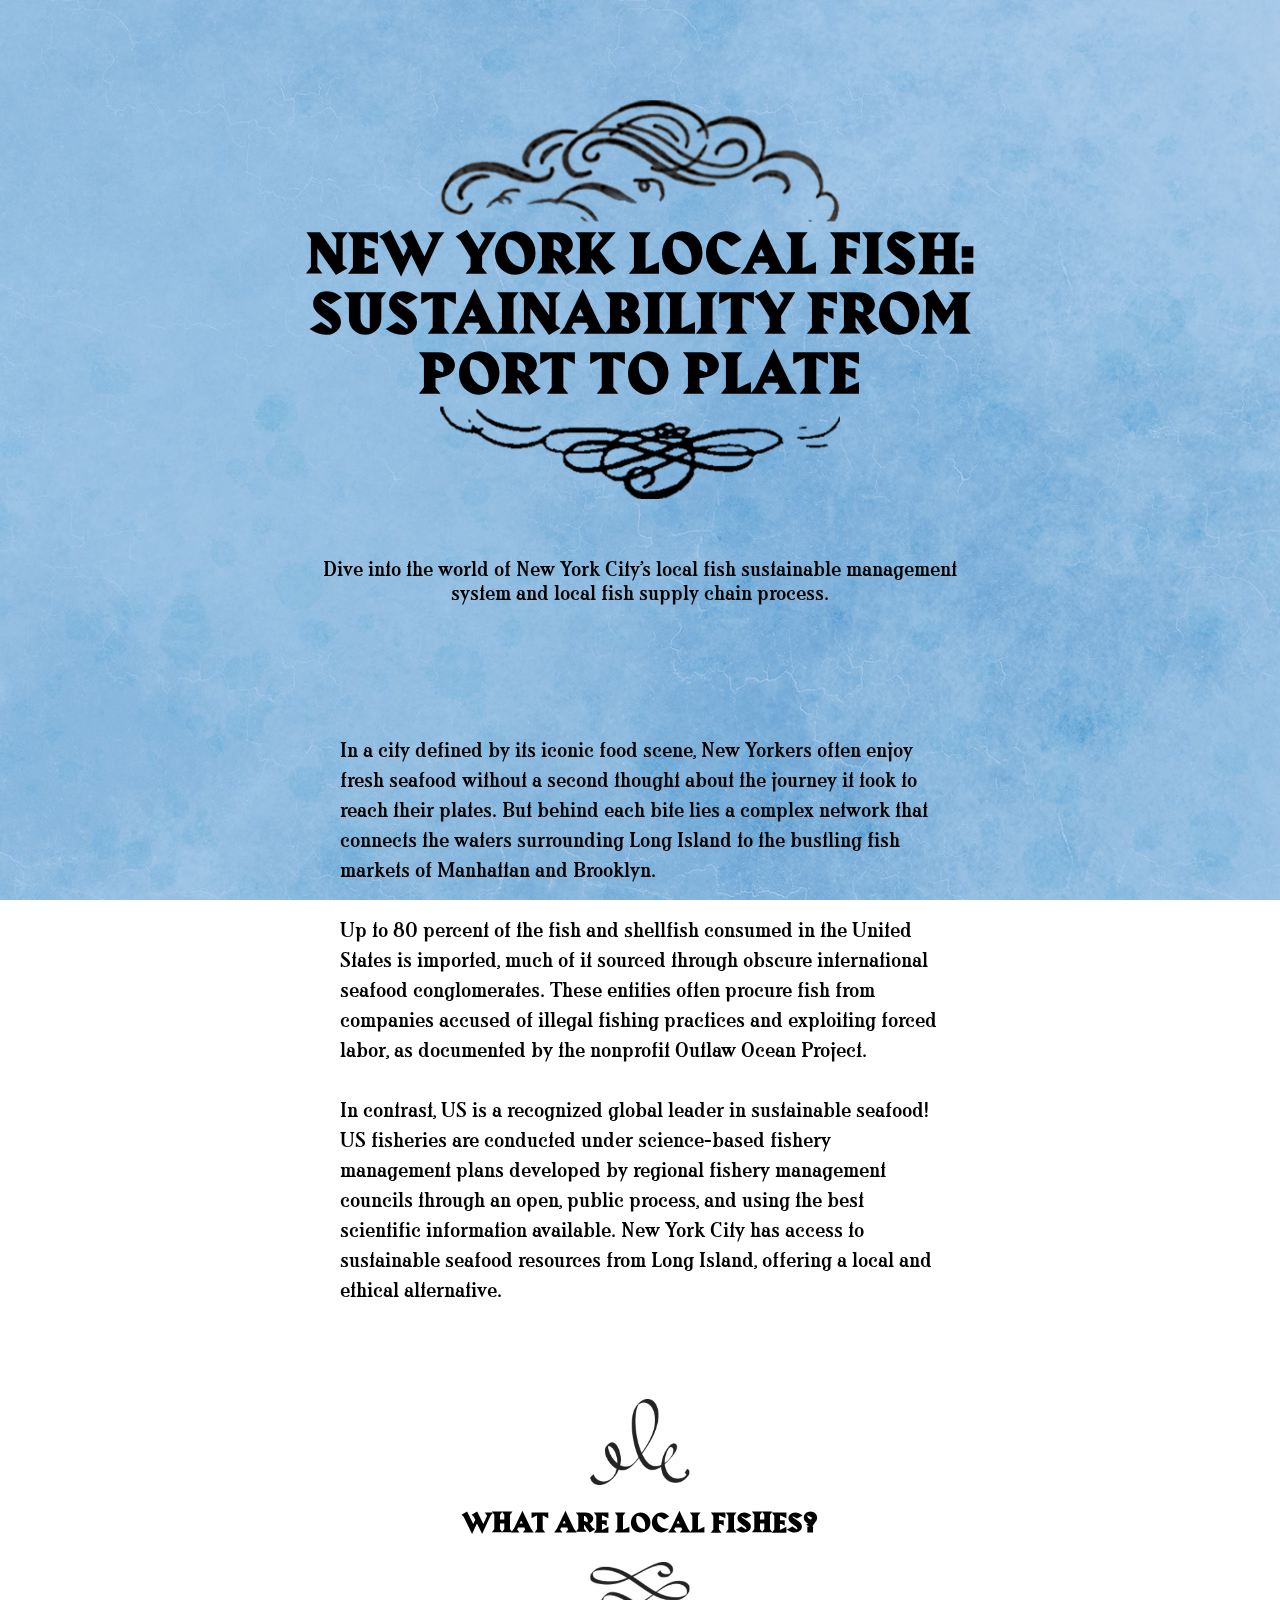
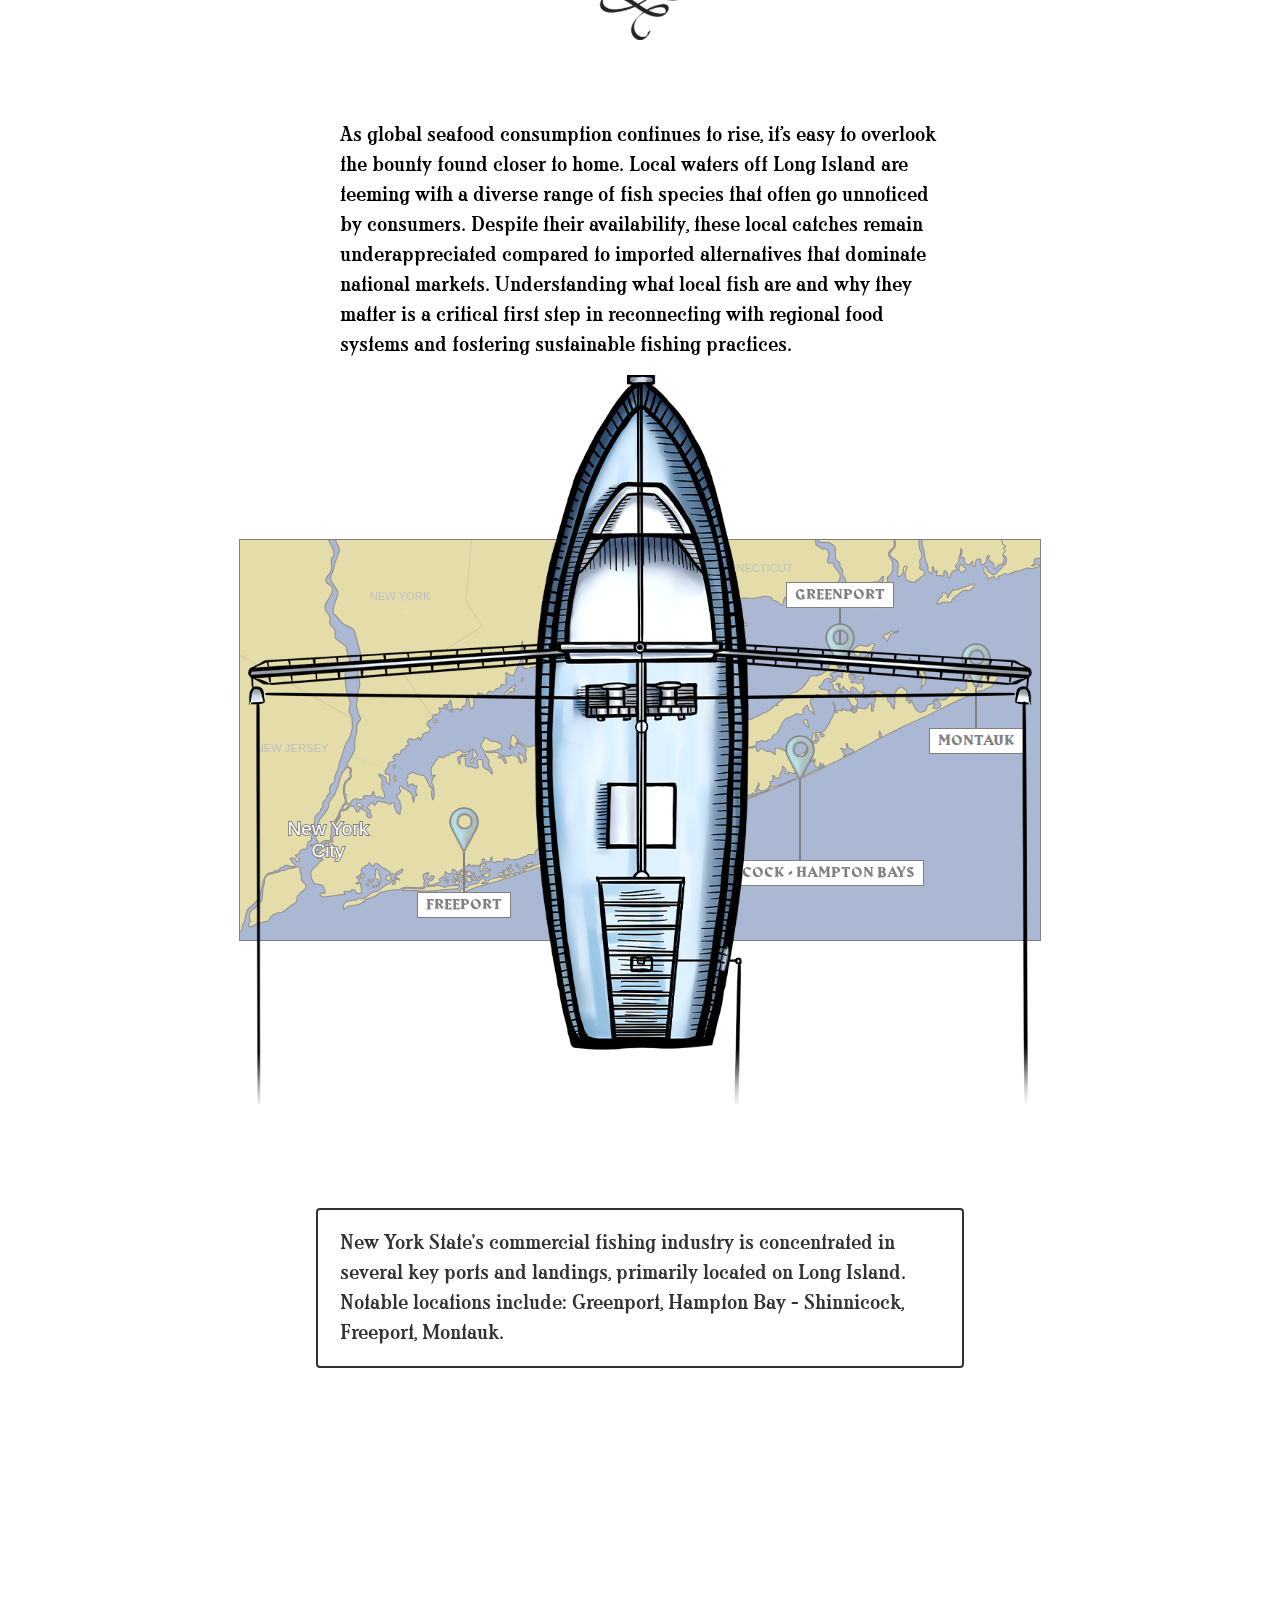
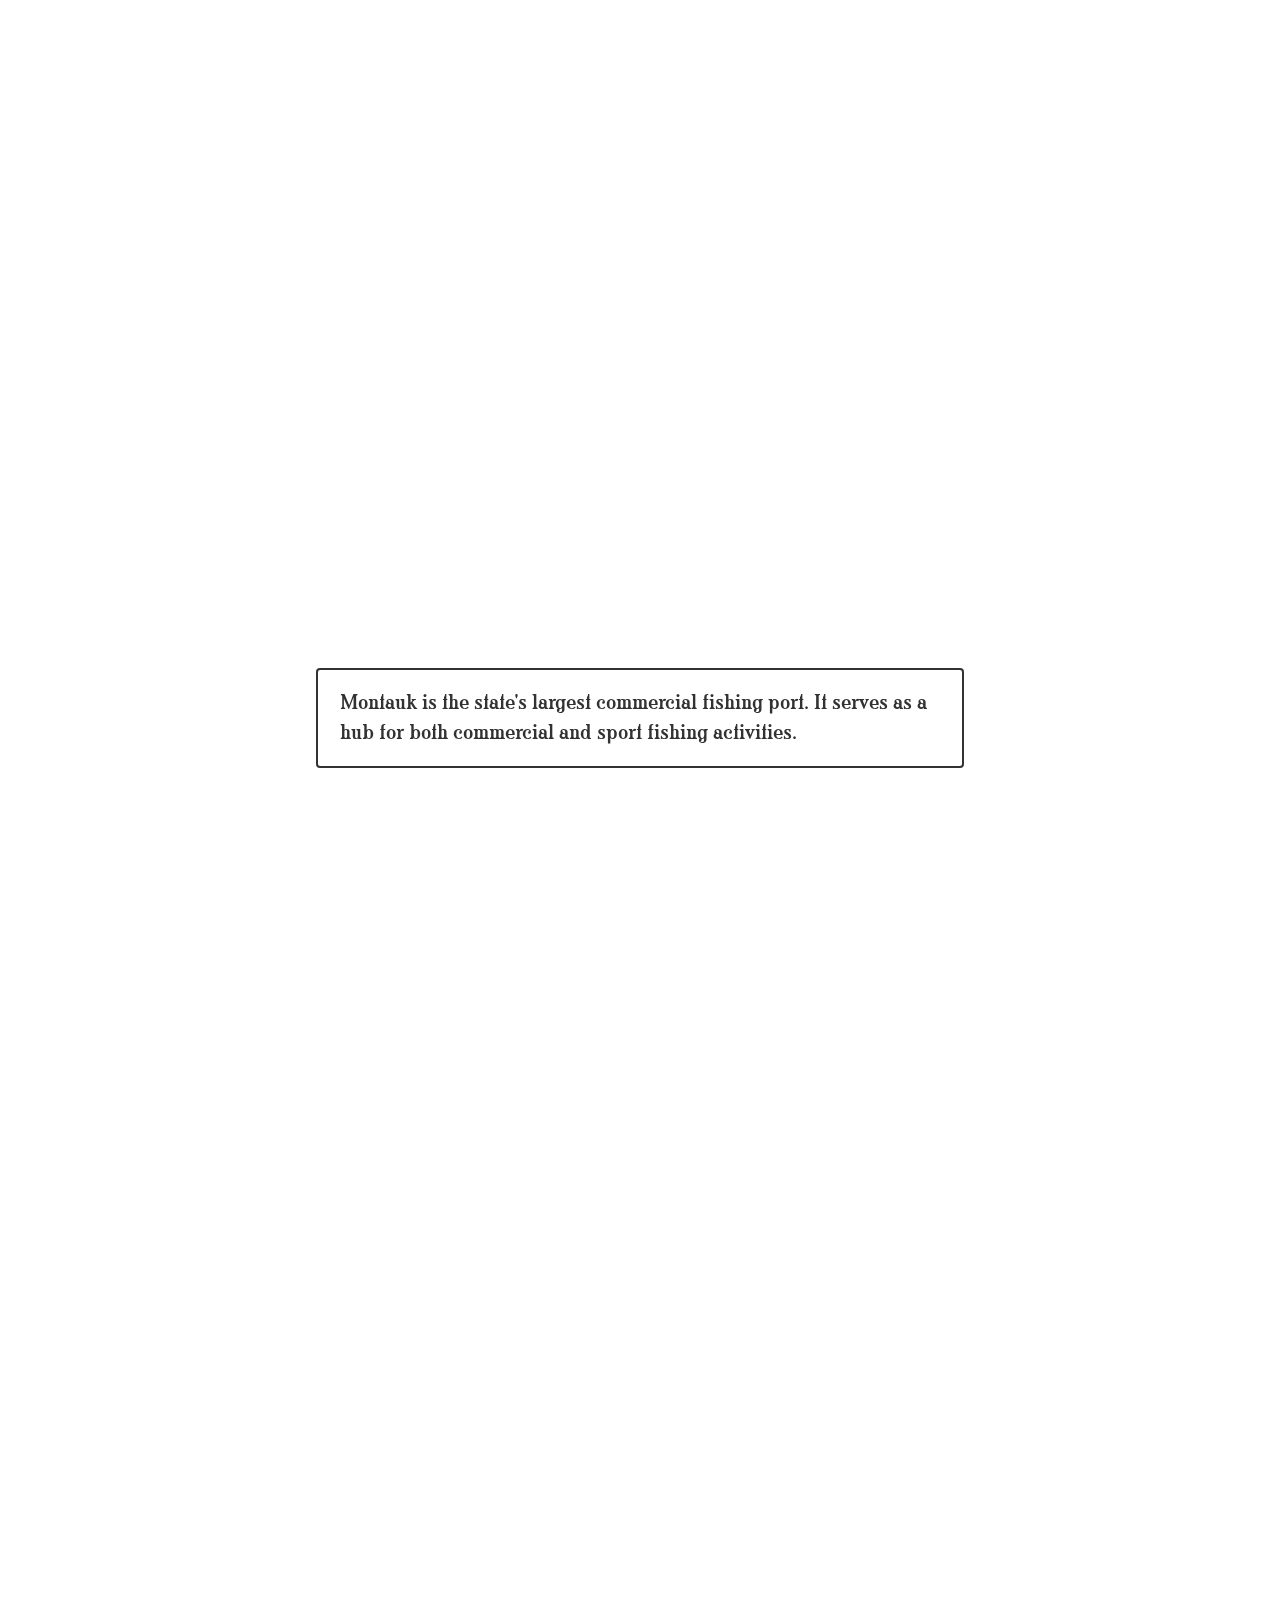
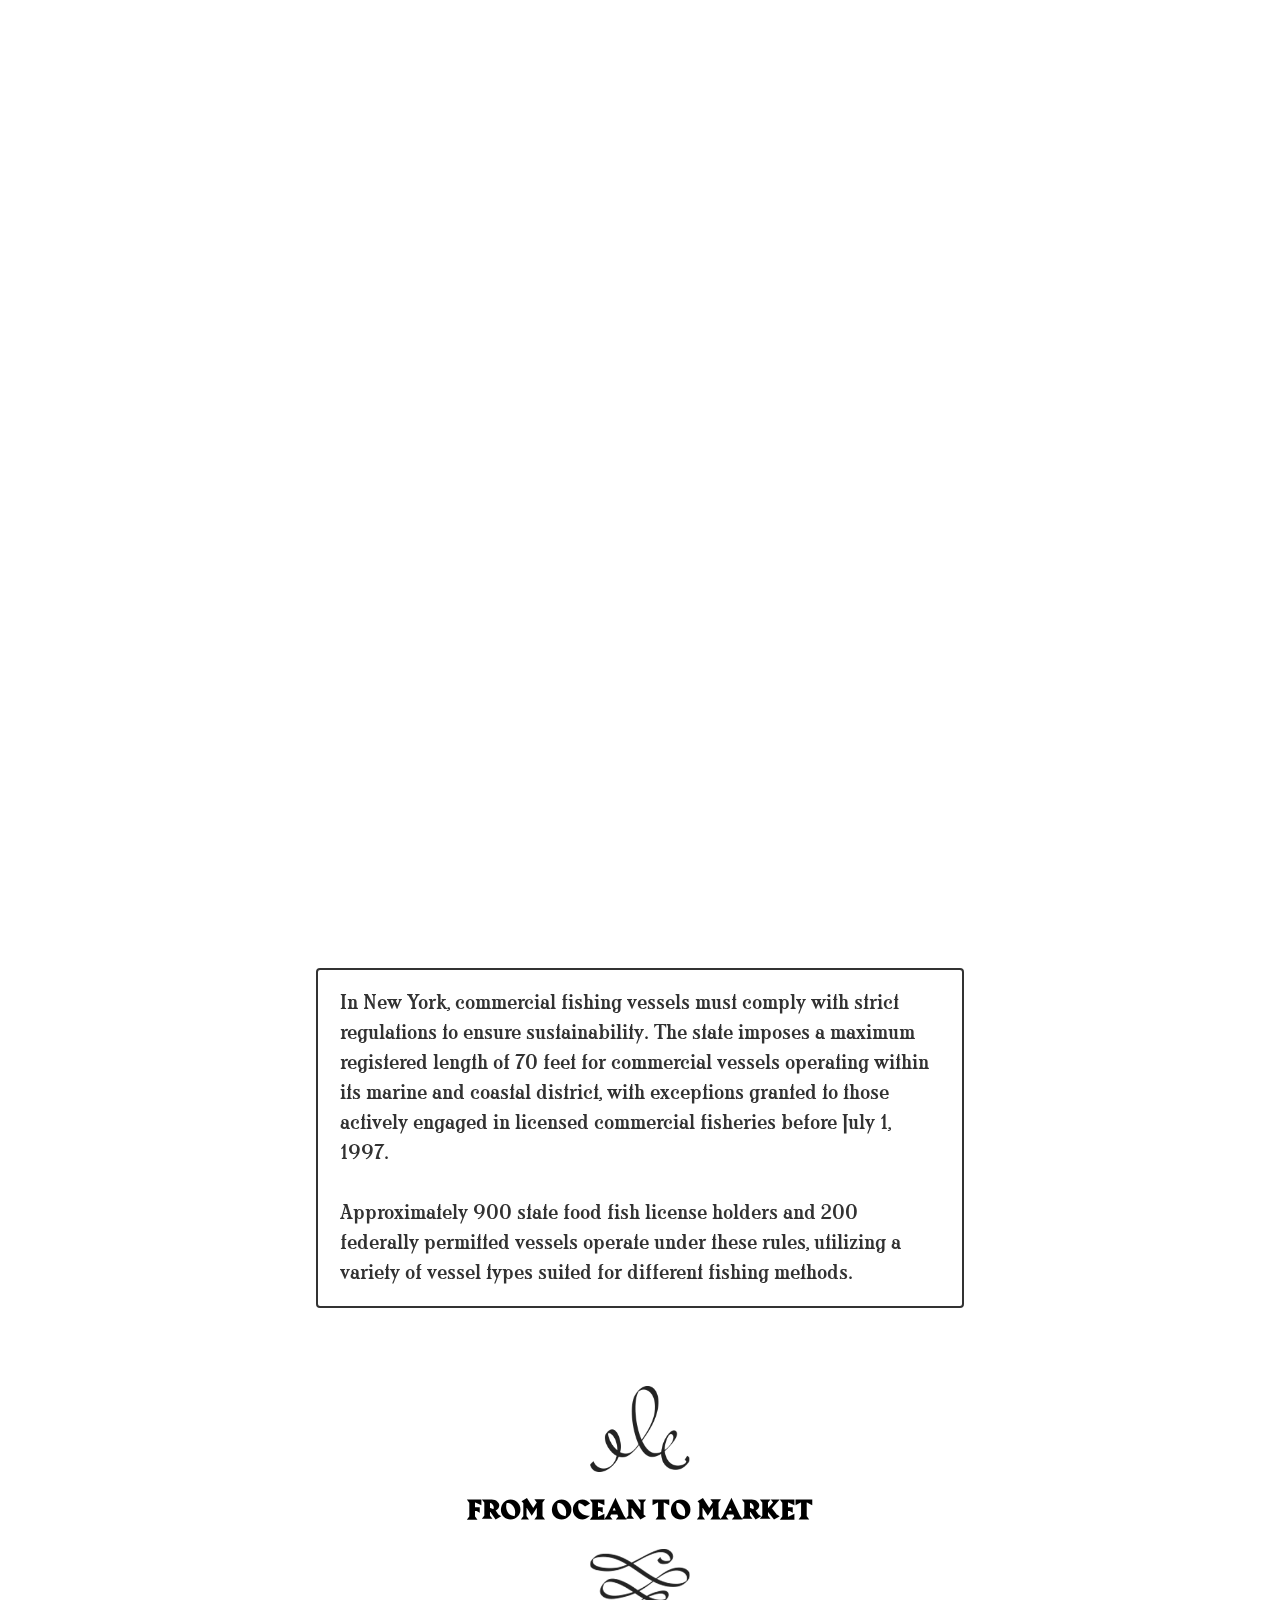
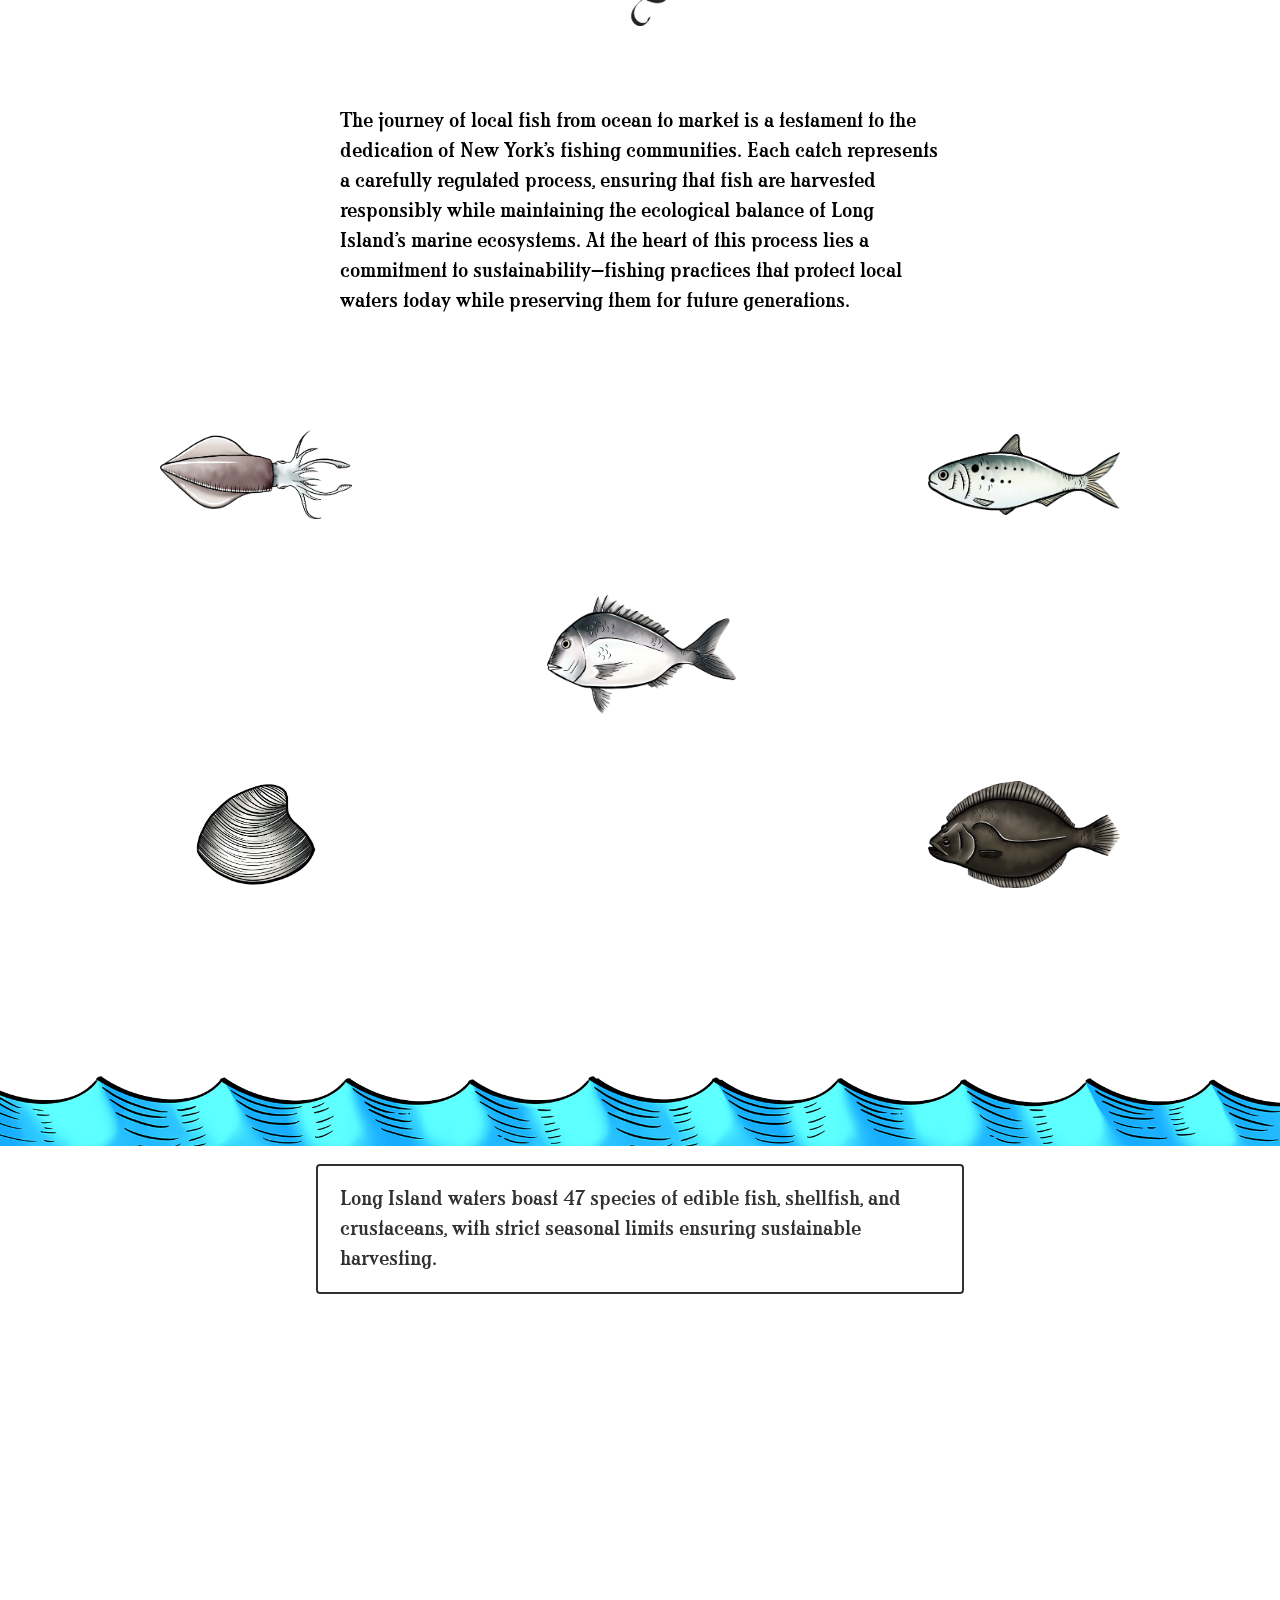
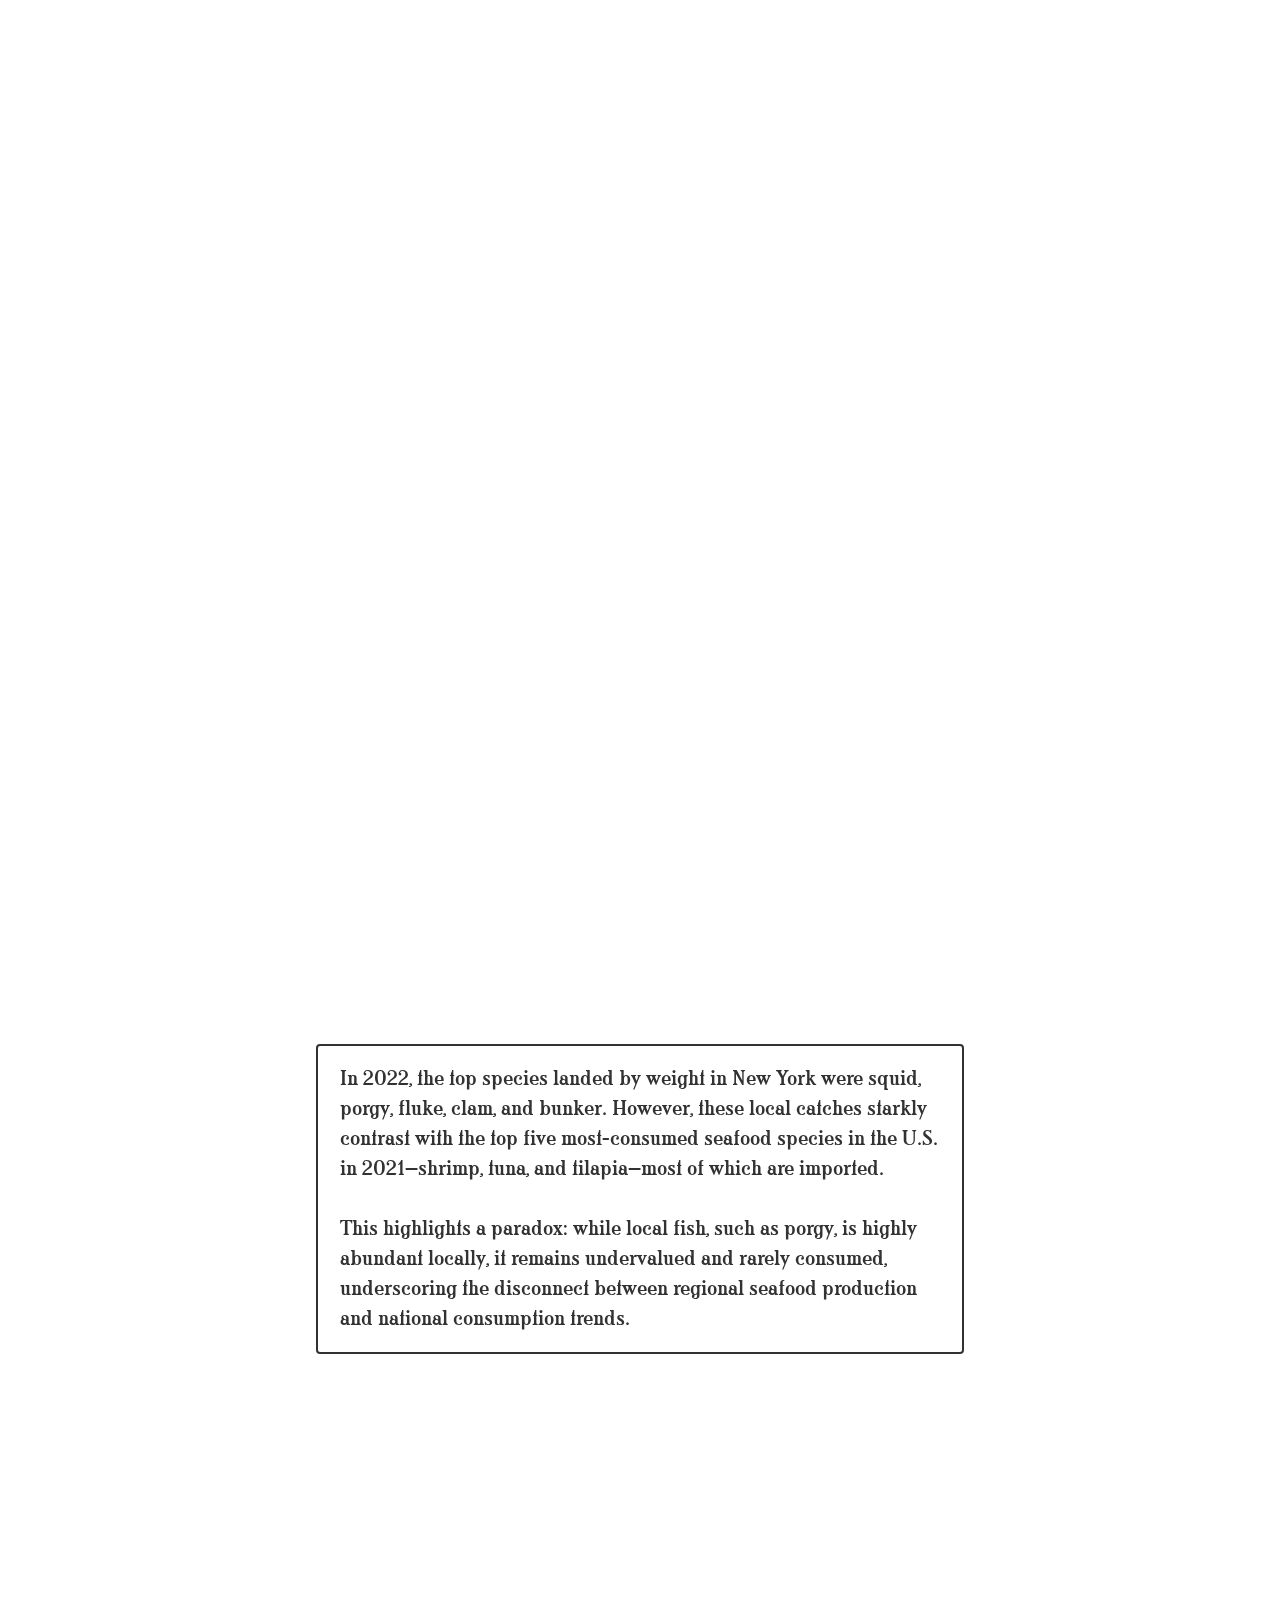
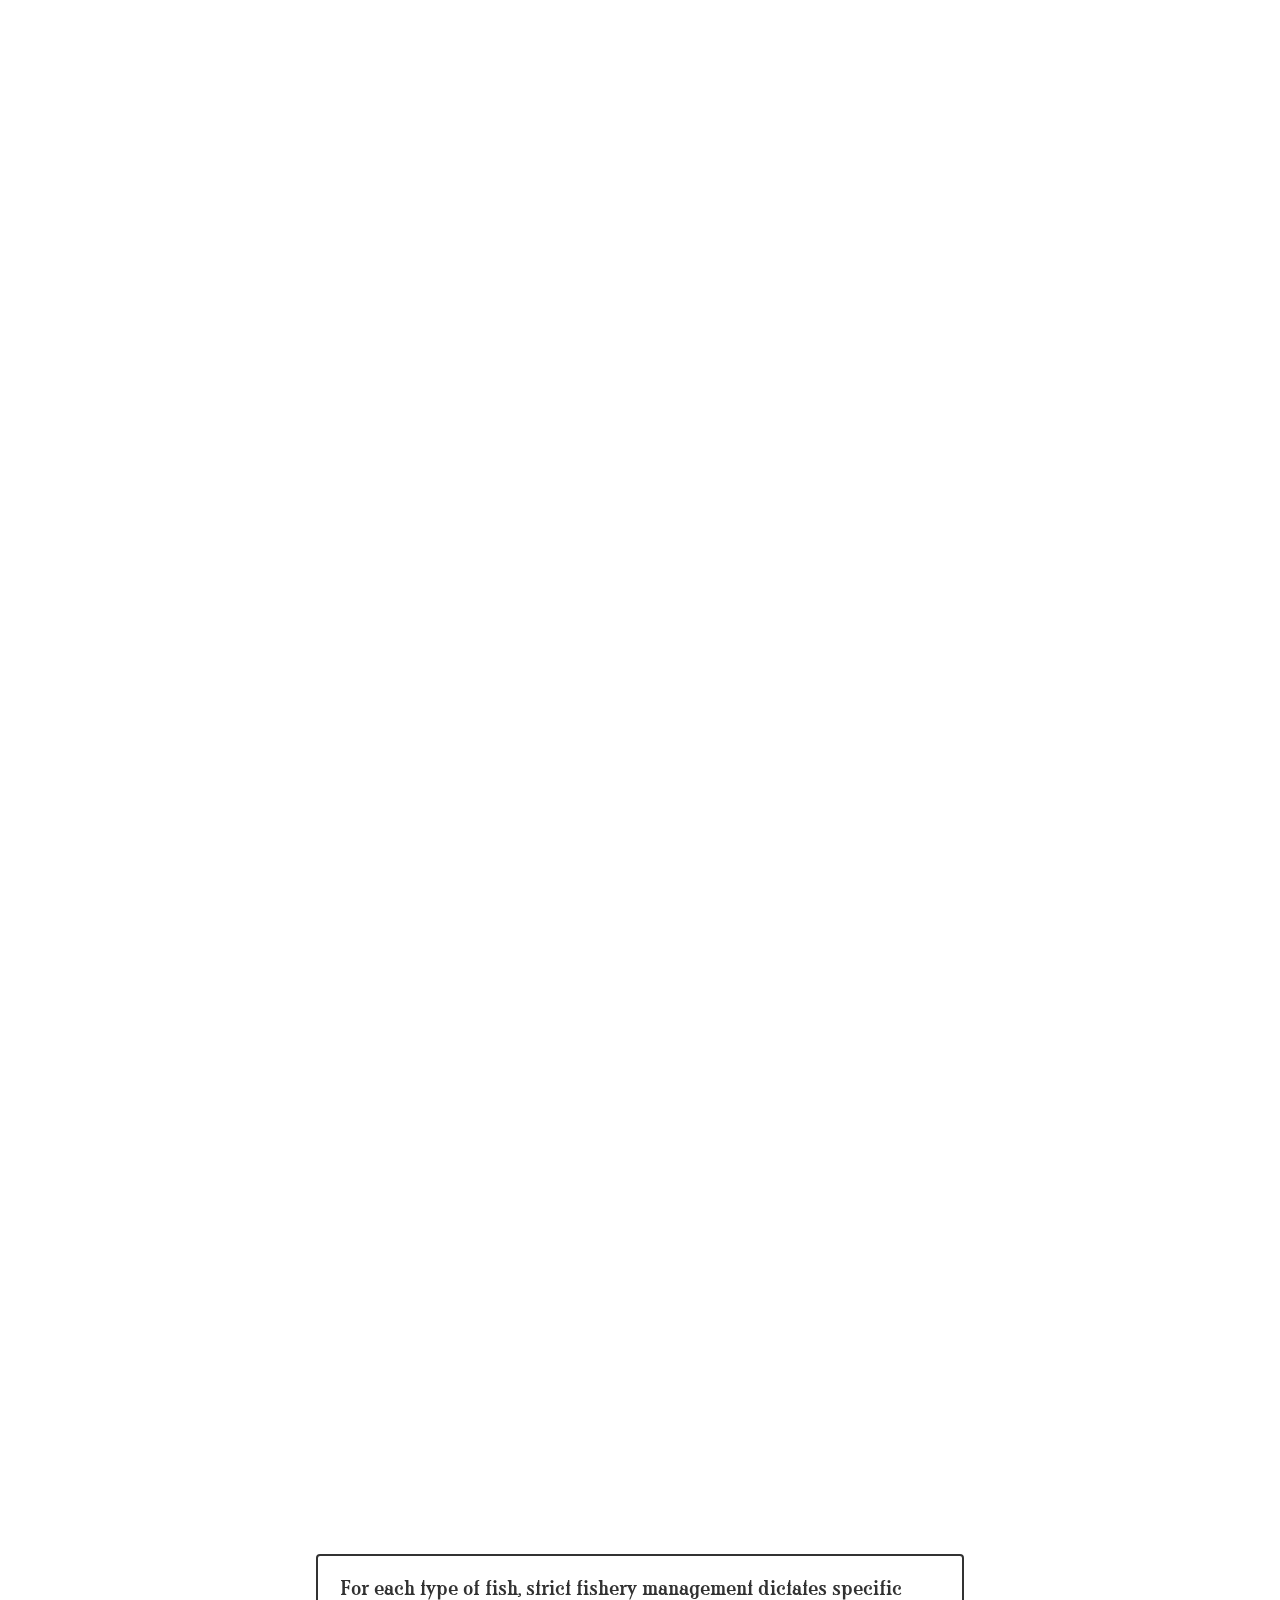
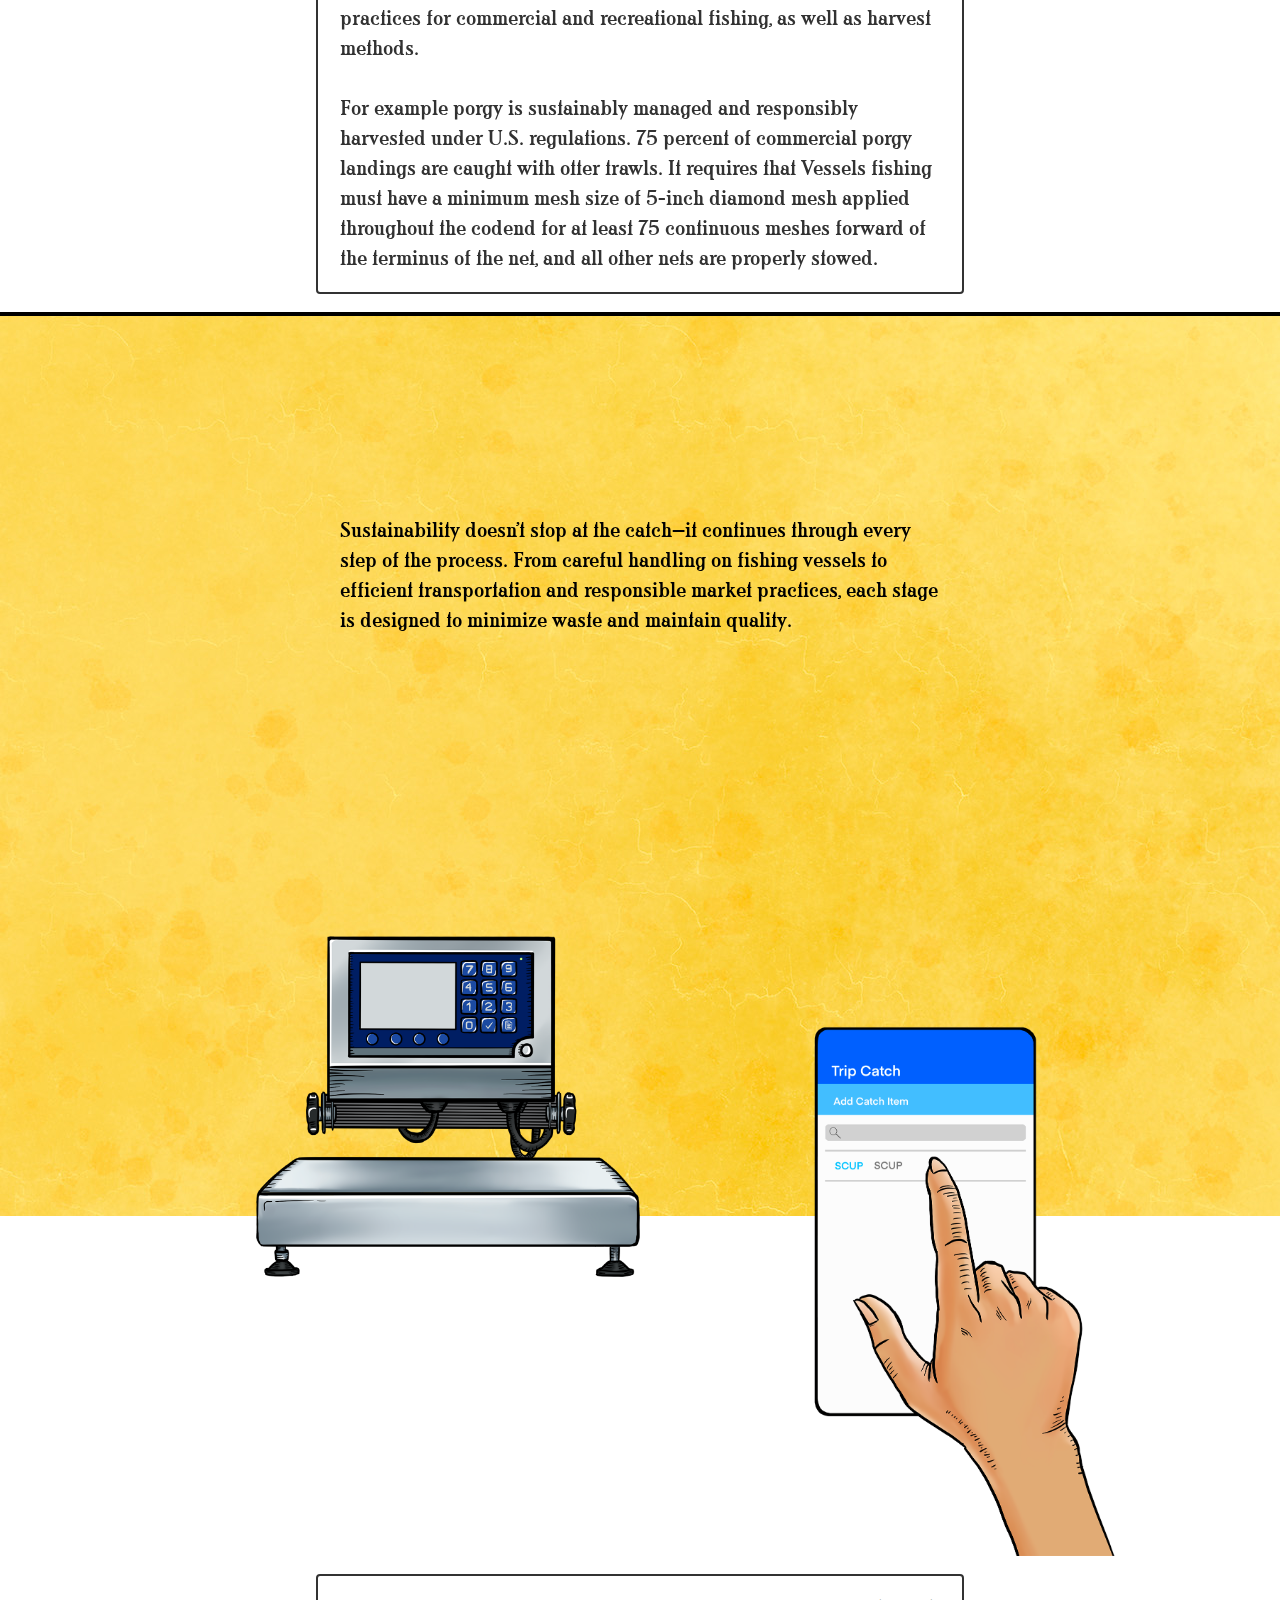
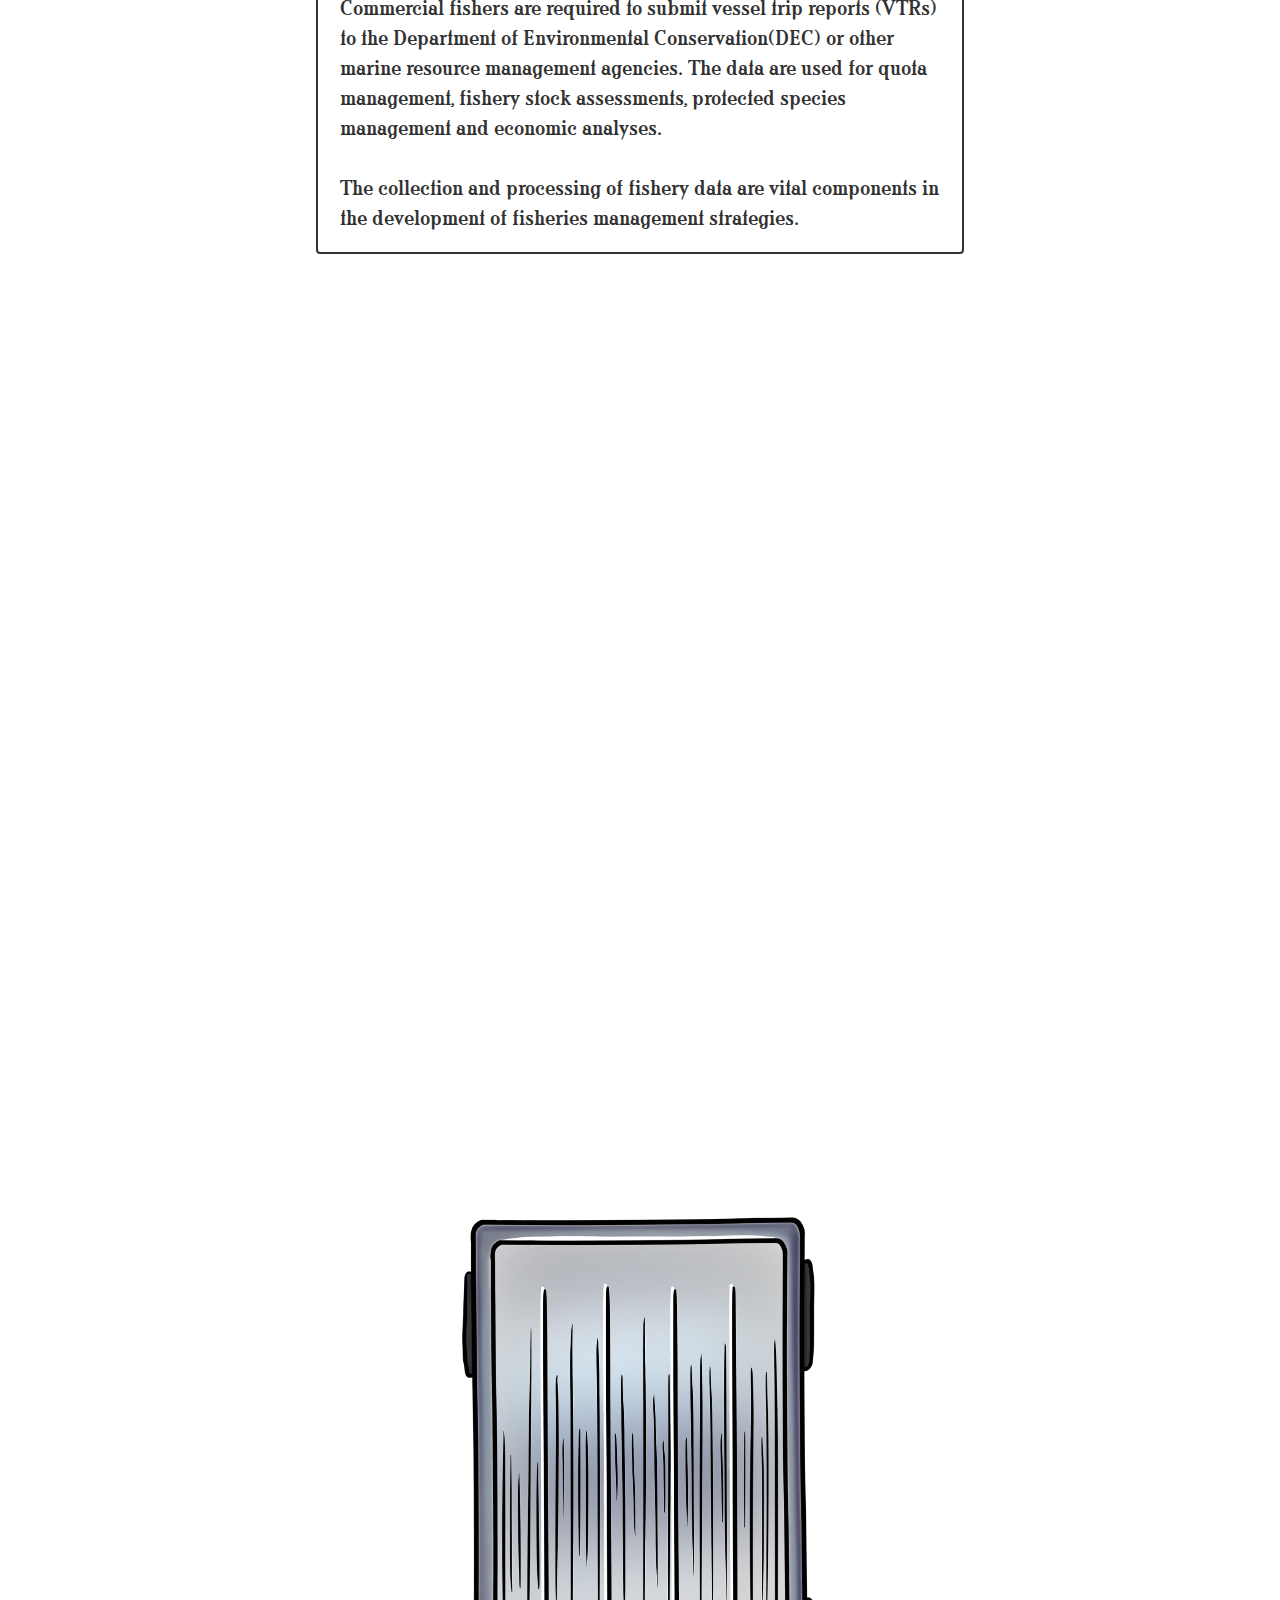
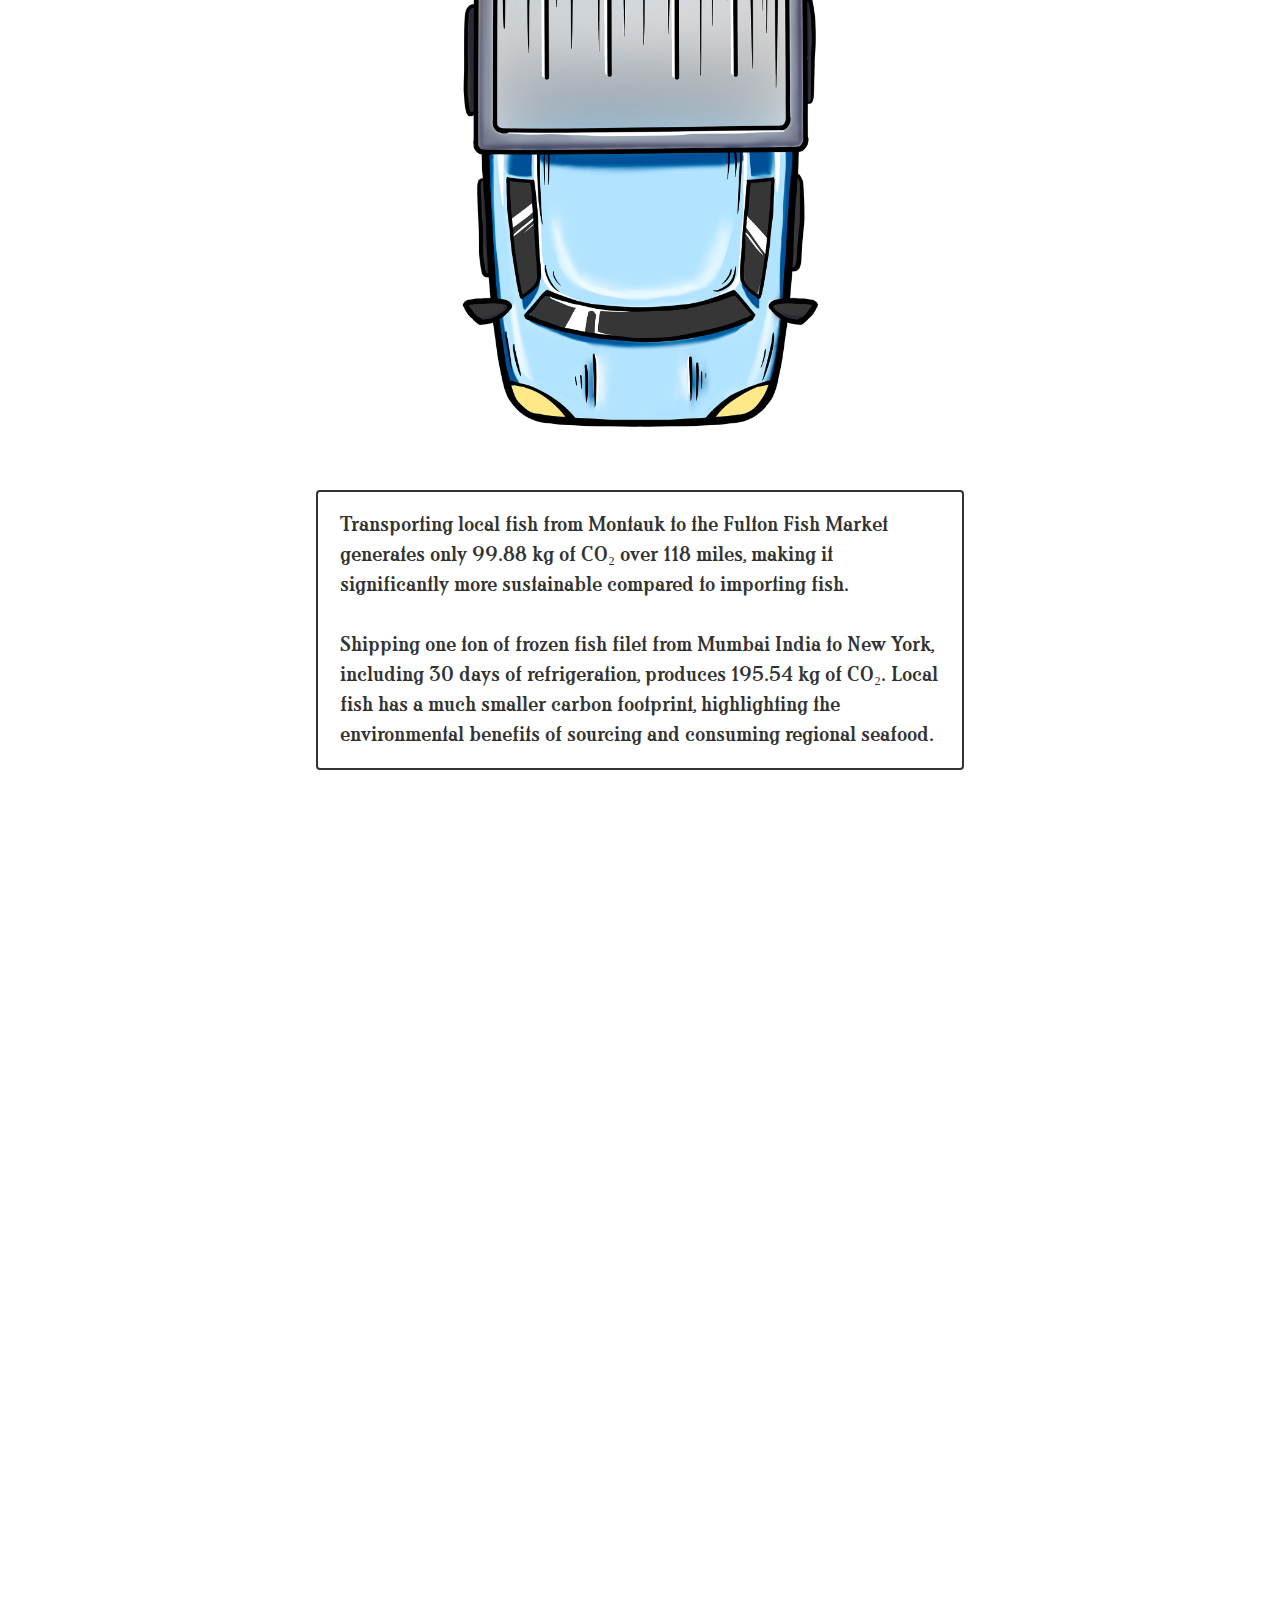
==== commit 3aab5d0f: "fix market map caption" ====
--- a/index.html
+++ b/index.html
@@ -237,7 +237,7 @@
                 </div>
             </div>
             <div class="trawl" style="height: 100vh; opacity: 0;">
-                <img src="./assets/images/Fishing_Net.png">
+                <img src="./assets/images/Fishing_Net_1.png">
                 <div id="widthDisplay" style="display: none;"></div>
             </div>
         </div>
@@ -295,8 +295,8 @@
                     <img src="./assets/images/Form.png">
                 </div>
             </div>
-            <div class="porgy-weighted" style="top:-200px; z-index: 1;">
-                <img src="./assets/images/PorgySingle.png" w>
+            <div class="porgy-weighted" style="height:100vh; top:-100vh; z-index: 1;">
+                <img src="./assets/images/Porgy.png">
             </div>
             <div class="box" style="top:50%; left: 100vw; width:40%; z-index: 0;">
                 <img src="./assets/images/Box.png">
@@ -317,9 +317,9 @@
 
     <div class="point2-c"></div>
     <section>
-        <div class="animation-container full-screen trunk-container testimage-container " style="background: none !important;">
-            <div class="trunk" style="width:30%;">
-                <img src="./assets/images/trunk.png" style="height: 90vh; width: auto;">
+        <div class="animation-container full-screen trunk-container">
+            <div>
+                <img class="trunk" src="./assets/images/trunk.png">
             </div>
         </div>
         <div class="text-box-container">
@@ -337,7 +337,7 @@
     <div class="point2-d"></div>
     <section>
         <div class="animation-container full-screen sign-container testimage-container">
-            <div class="sign" style="bottom:0; width:70%; height: 500px;">
+            <div class="sign" style="bottom:0; width:90%; max-width: 800px; height: 500px;">
                 <img src="./assets/images/sign.png">
             </div>
         </div>
@@ -369,24 +369,24 @@
     <div class="point3-b"></div>
     <section>
         <div class="animation-container full-screen market-container testimage-container ">
-            <div class="box-market" style="width:40%;">
+            <div class="box-market">
                 <img src="assets/images/BoxMarket.png">
             </div>
-            <div class="ice-market" style="width:35%;">
+            <div class="ice-market">
                 <img src="assets/images/ice-market.png">
             </div>
 
             <div class="pricetag" style="bottom:100vh; right:100vw; width:20%;">
                 <img src="assets/images/price.png">
             </div>
-            <div class="buyer1" style="top:80vh; right:90vw; width:40%; ">
-                <img src="assets/images/Hand 3 (1).png">
-            </div>
-            <div class="buyer2" style="top:100vh; left:calc(50vw - 20%); width:40%; ">
-                <img src="assets/images/Hand 2 (1).png">
-            </div>
-            <div class="buyer3" style="top:80vh; left:100vw; width:40%;">
-                <img src="assets/images/Hand 1 (1).png">
+            <div class="buyer buyer1" style="right:90vw;">
+                <img src="assets/images/Hand3.png">
+            </div>
+            <div class="buyer buyer2">
+                <img src="assets/images/Hand2.png">
+            </div>
+            <div class="buyer buyer3" style="left:100vw;">
+                <img src="assets/images/Hand1.png">
             </div>
         </div>
         <div class="text-box-container">
@@ -395,7 +395,7 @@
                 Fishermen always ship fresh, locally caught fish to markets like Montauk Harbor and the Fulton Fish
                 Market, ensuring the highest quality for buyers.
             </div>
-            <div class="text-box text11" style="margin-top: 150vh;margin-bottom: 100vh;">
+            <div class="text-box text11" style="margin-top: 150vh; margin-bottom: 100vh;">
                 <!-- [text11] -->
                 These buyers include local restaurants, grocery stores, and individual consumers who seek sustainably
                 harvested seafood. By choosing local catches like porgy, squid, and fluke, buyers not only enjoy fresher
@@ -452,7 +452,10 @@
         </div>
         <iframe style="border-radius: 8px;border: 2px solid; filter: drop-shadow(0 0 10px rgba(0, 0, 0, 0.5));"
             src="https://www.google.com/maps/d/u/0/embed?mid=1qFv3h8_DjJpHAr-jOo8z7ZW1Ttf3_r4&ehbc=2E312F"></iframe>
-        <p>This map is created by <a href="https://www.localfish.org/locator">Cornell Cooperative Extension</a></p>
+    
+        <div class="text-container">
+            <p style="text-align: center;">This map is created by <a href="https://www.localfish.org/locator">Cornell Cooperative Extension</a></p>
+        </div>
     </section>
 
     <section>
--- a/style.css
+++ b/style.css
@@ -92,7 +92,7 @@
 }
 
 .bg-default {
-    background-image: url("assets/images/BackgroundTexture_Default.jpg");
+    background-image: url("./assets/images/BackgroundTexture_Default.jpg");
     background-size: cover;
     /* Ensures the image covers the div */
     background-position: center;
@@ -139,7 +139,6 @@
 }
 
 .cover-fish {
-    /* position: absolute; */
     z-index: 1;
     height: 0;
     overflow: visible;
@@ -149,6 +148,7 @@
 
 .cover-fish img {
     width: 100%;
+    transform: scale(0.5);
 }
 
 .team {
@@ -356,18 +356,21 @@
 }
 
 .weight {
-    width: 30%;
+    width: 50%;
     height: 0;
 }
 
 .form {
-    width: 30%;
+    width: 50%;
 }
 
 .porgy-weighted,
 .box {
     height: 0;
     width: 40%;
+}
+.porgy-weighted{
+    left: 20%;
 }
 
 .shinnecock {
@@ -400,6 +403,19 @@
     height: 8vh;
 }
 
+.trunk {
+    width: 50vw;
+    height: auto;
+}
+
+.box-market{width:60%}
+.ice-market{width:55%}
+
+.buyer {
+    bottom: 0; 
+    width:40%;
+}
+
 @media (min-width: 886px) {
     h1 {
         font-size: 63px;
@@ -412,6 +428,24 @@
 }
 
 @media (min-width: 740px) {
+
+    .cover-fish img {
+        transform: scale(1);
+    }
+
+    .buyer {bottom: -200px; width:30%;}
+    .box-market{width:40%}
+    .ice-market{width:35%}
+
+    .form {
+        width: 30%;
+    }
+
+    .trunk{
+        height: 90vh; 
+        width: auto;
+    }
+
     .trawl img {
         height: auto;
         width: 100vw;
@@ -429,6 +463,11 @@
     .ny{
         font-size: 1.5vw
     }
+
+    .weight {
+        width: 30%;
+    }
+
     .label {
         font-size: 0.8em;
     }
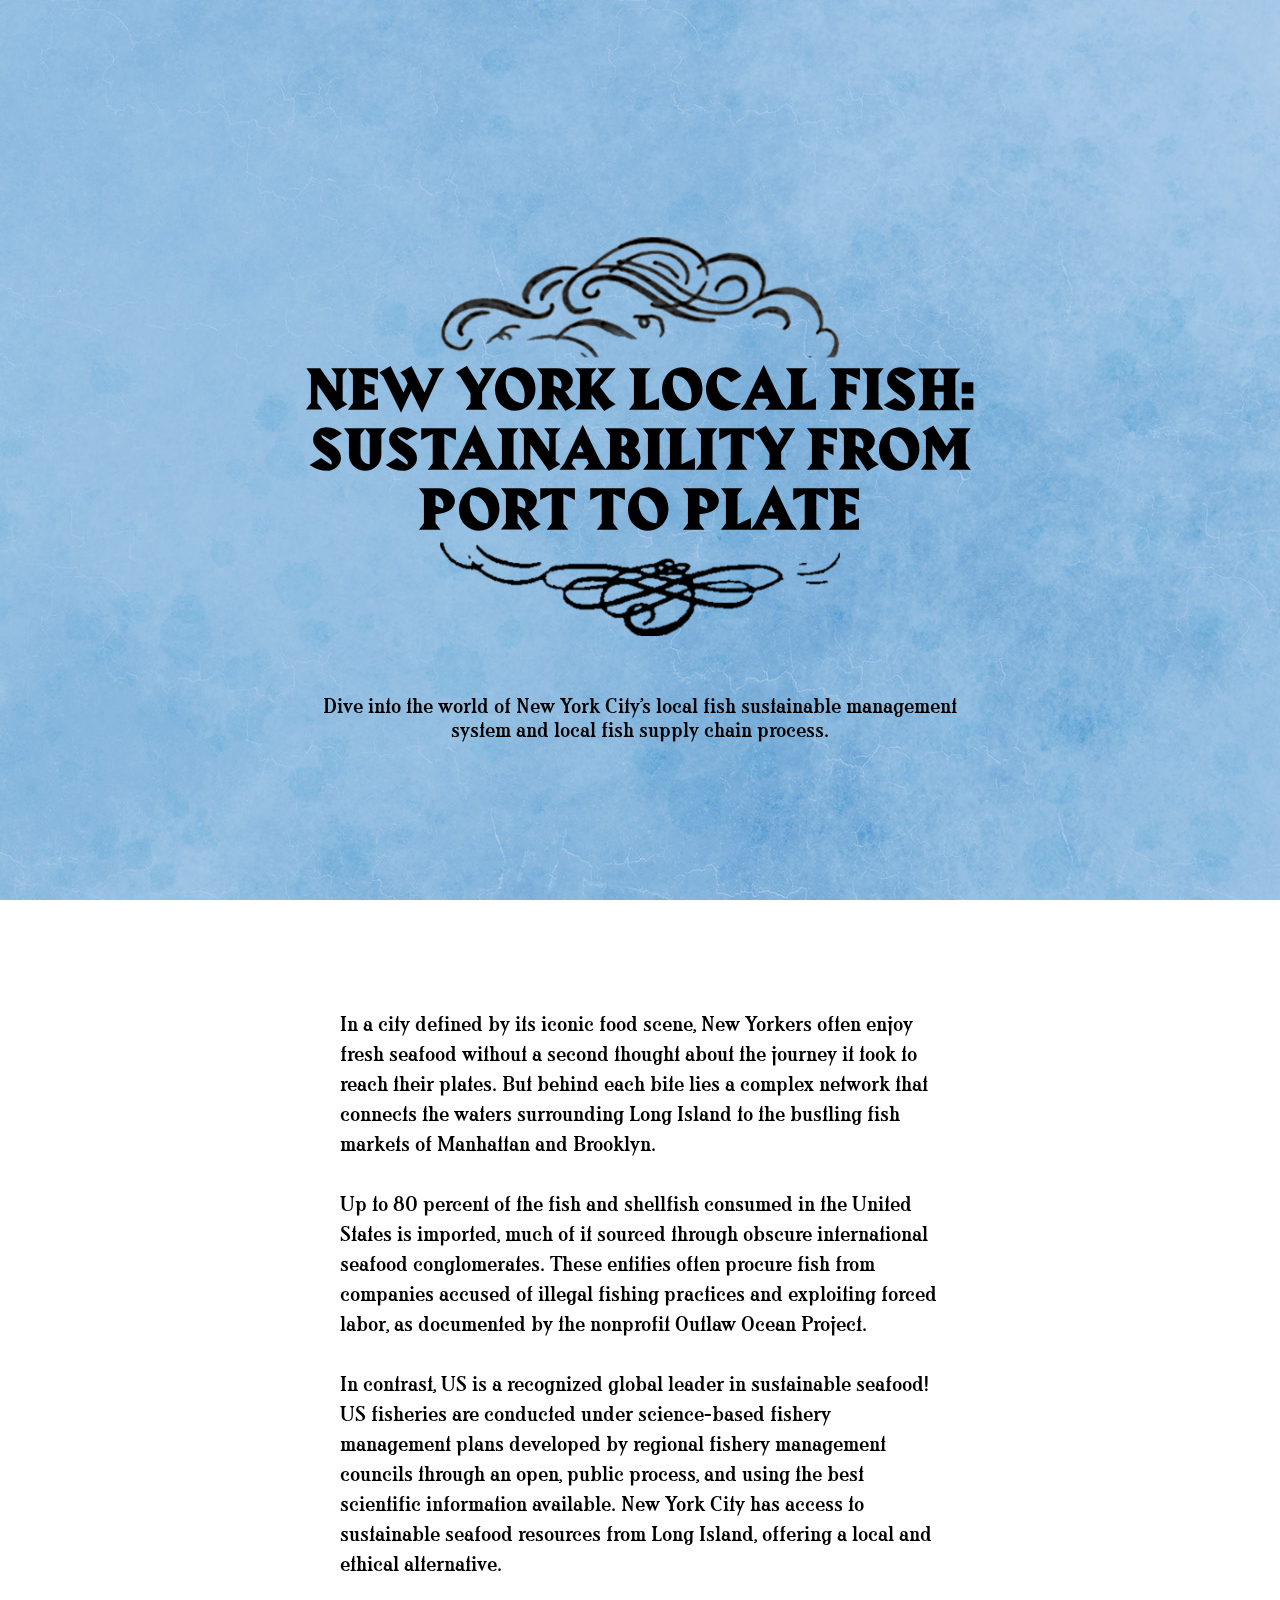
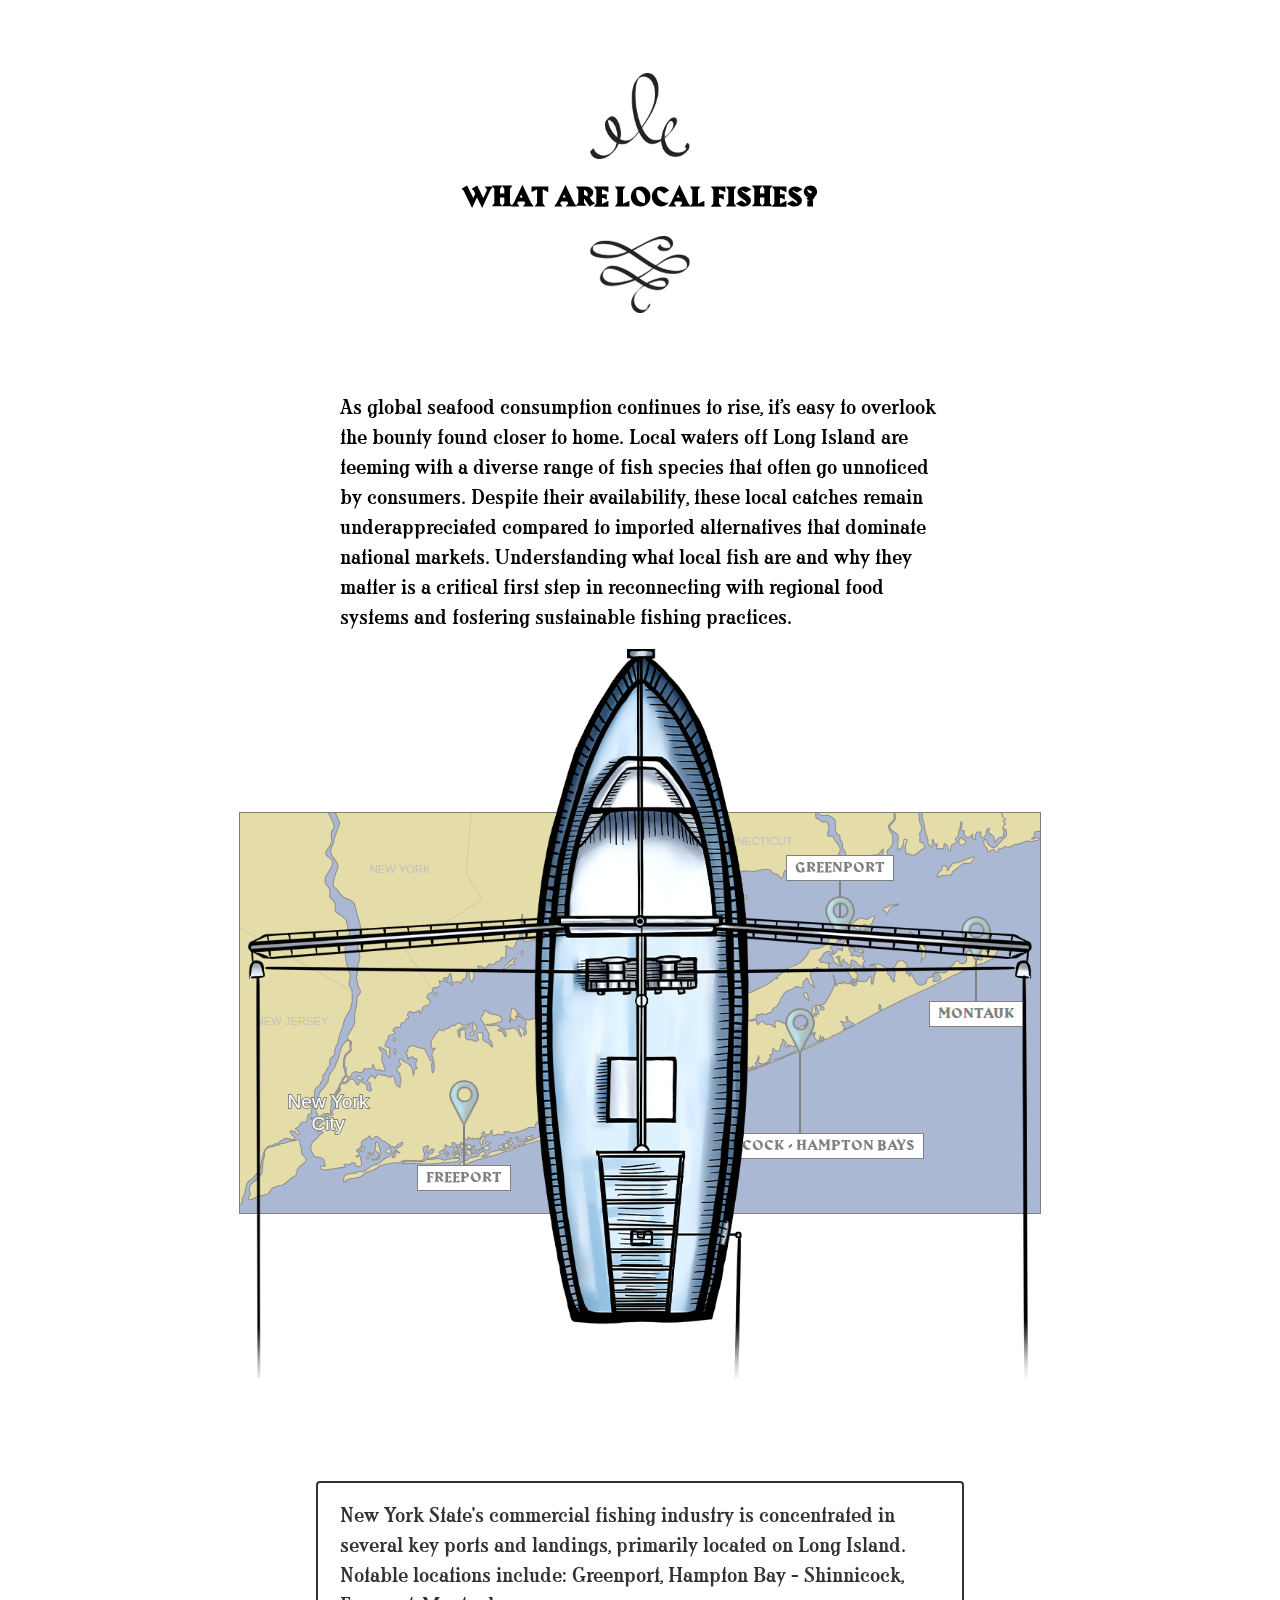
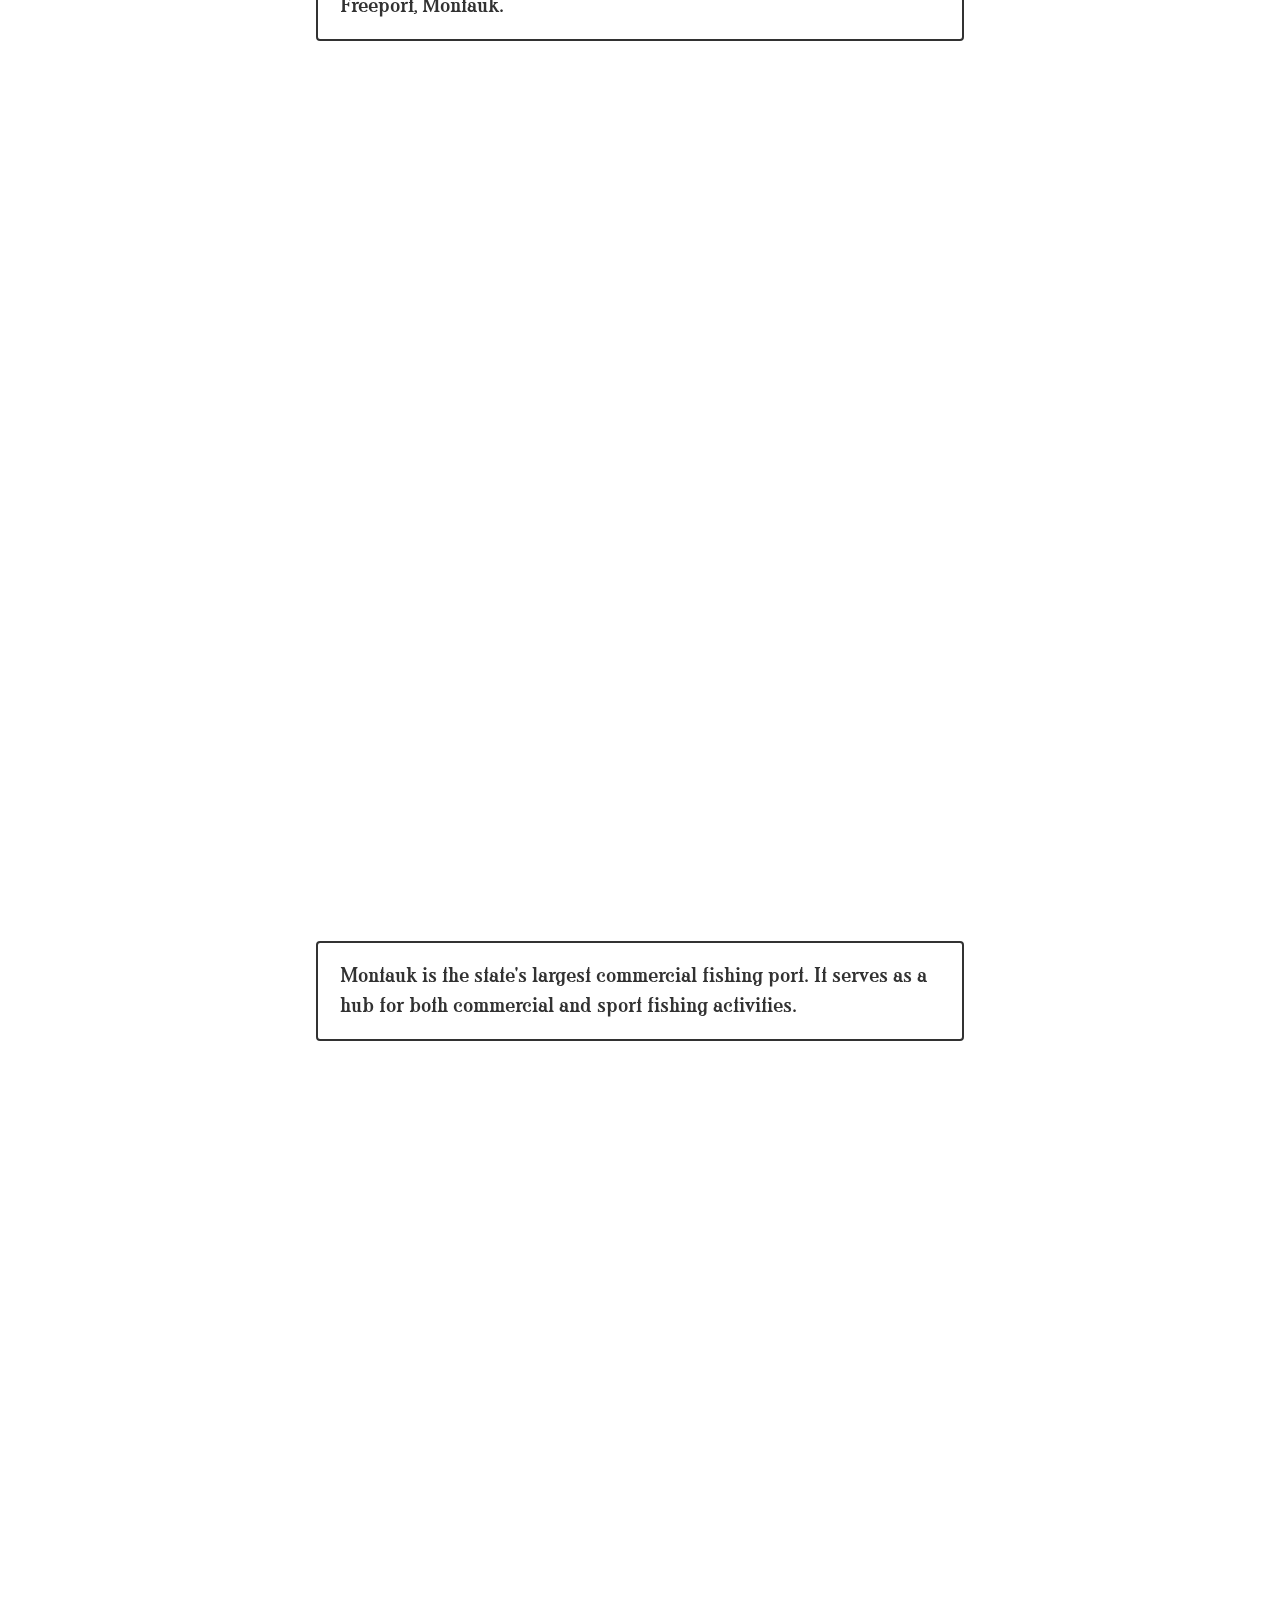
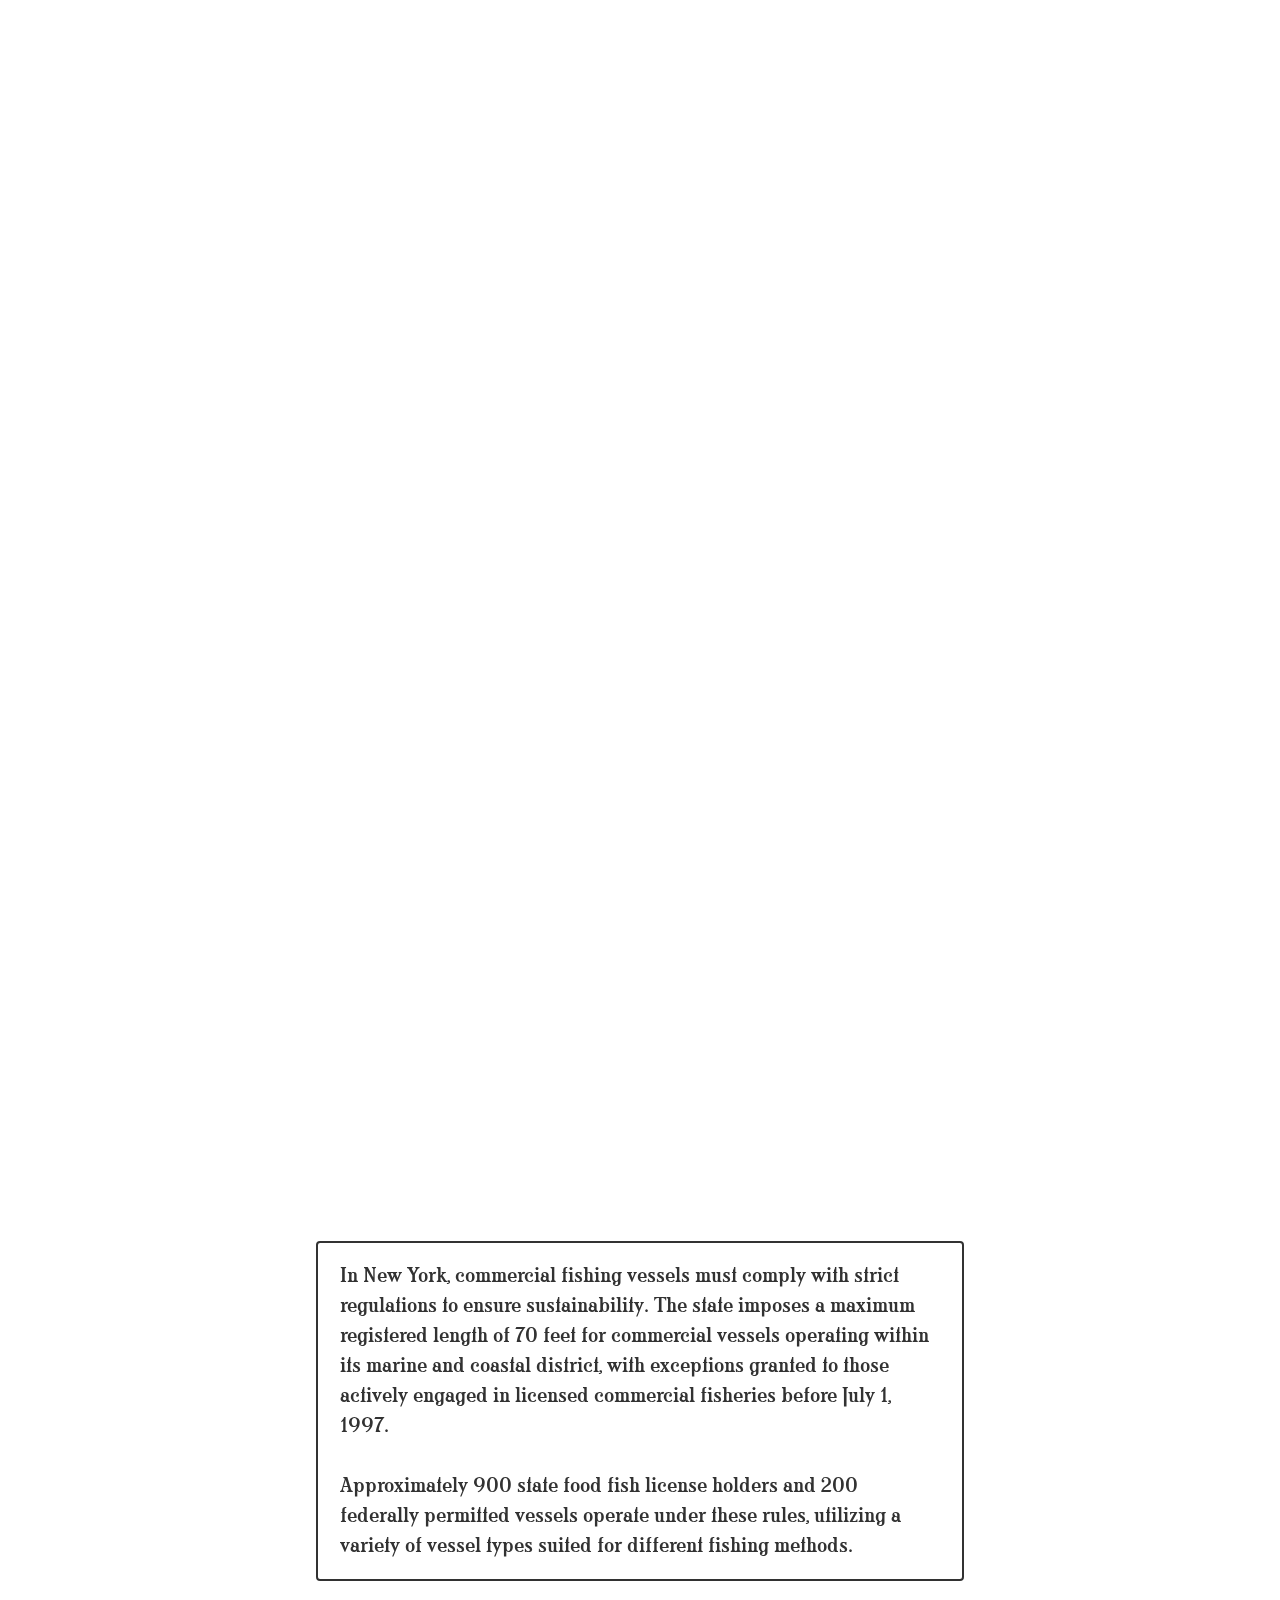
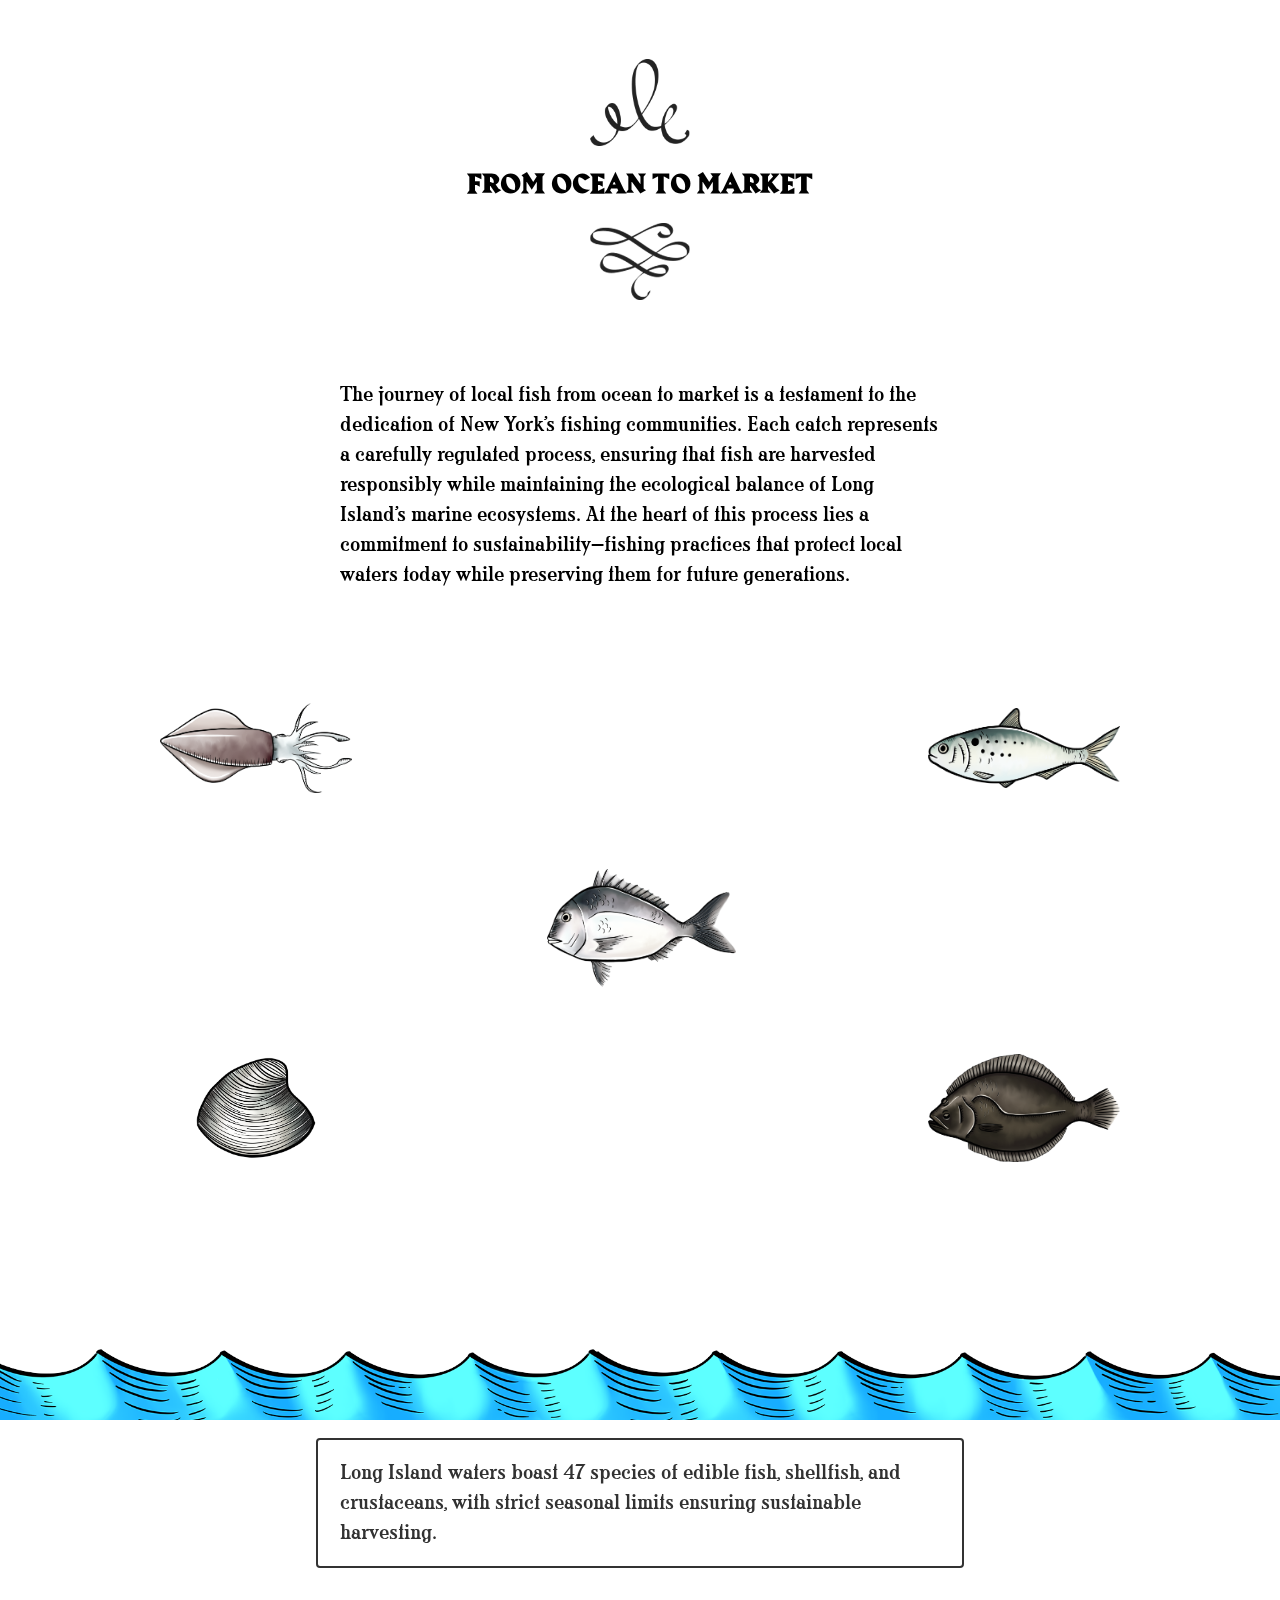
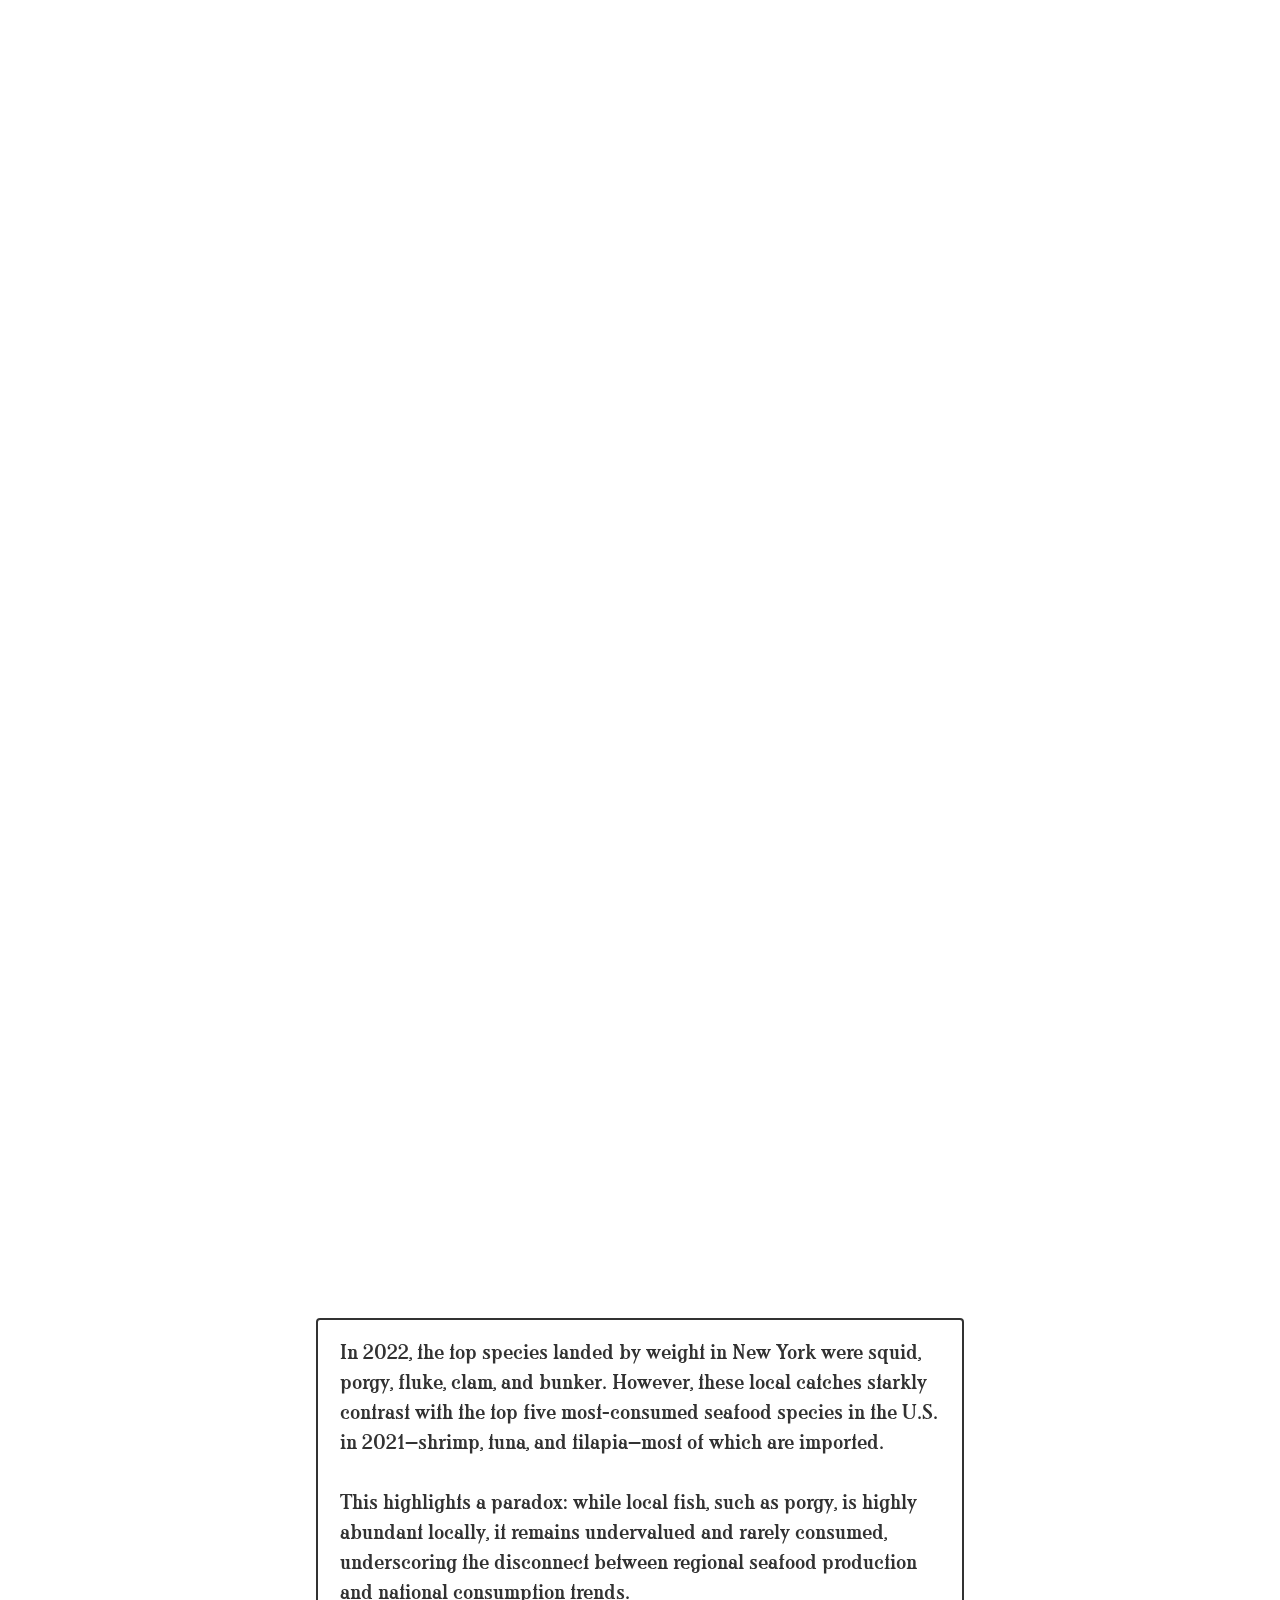
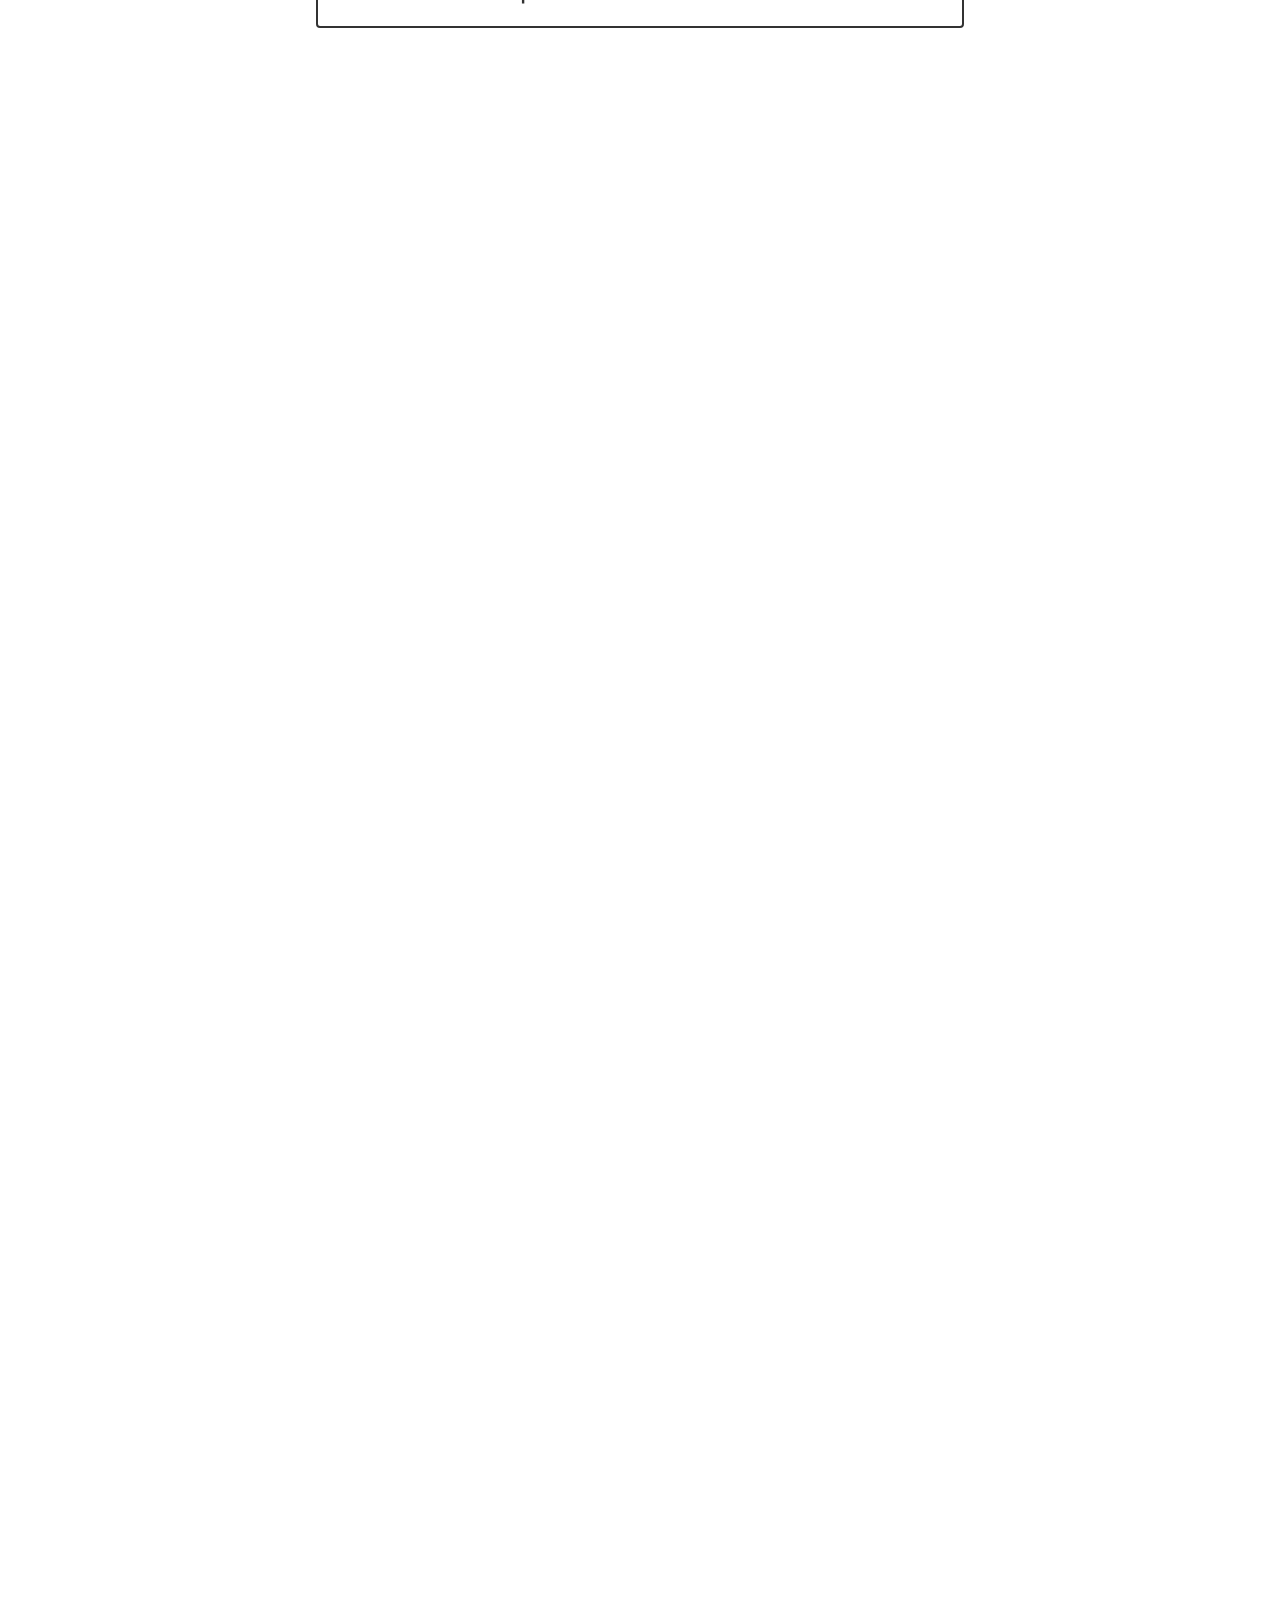
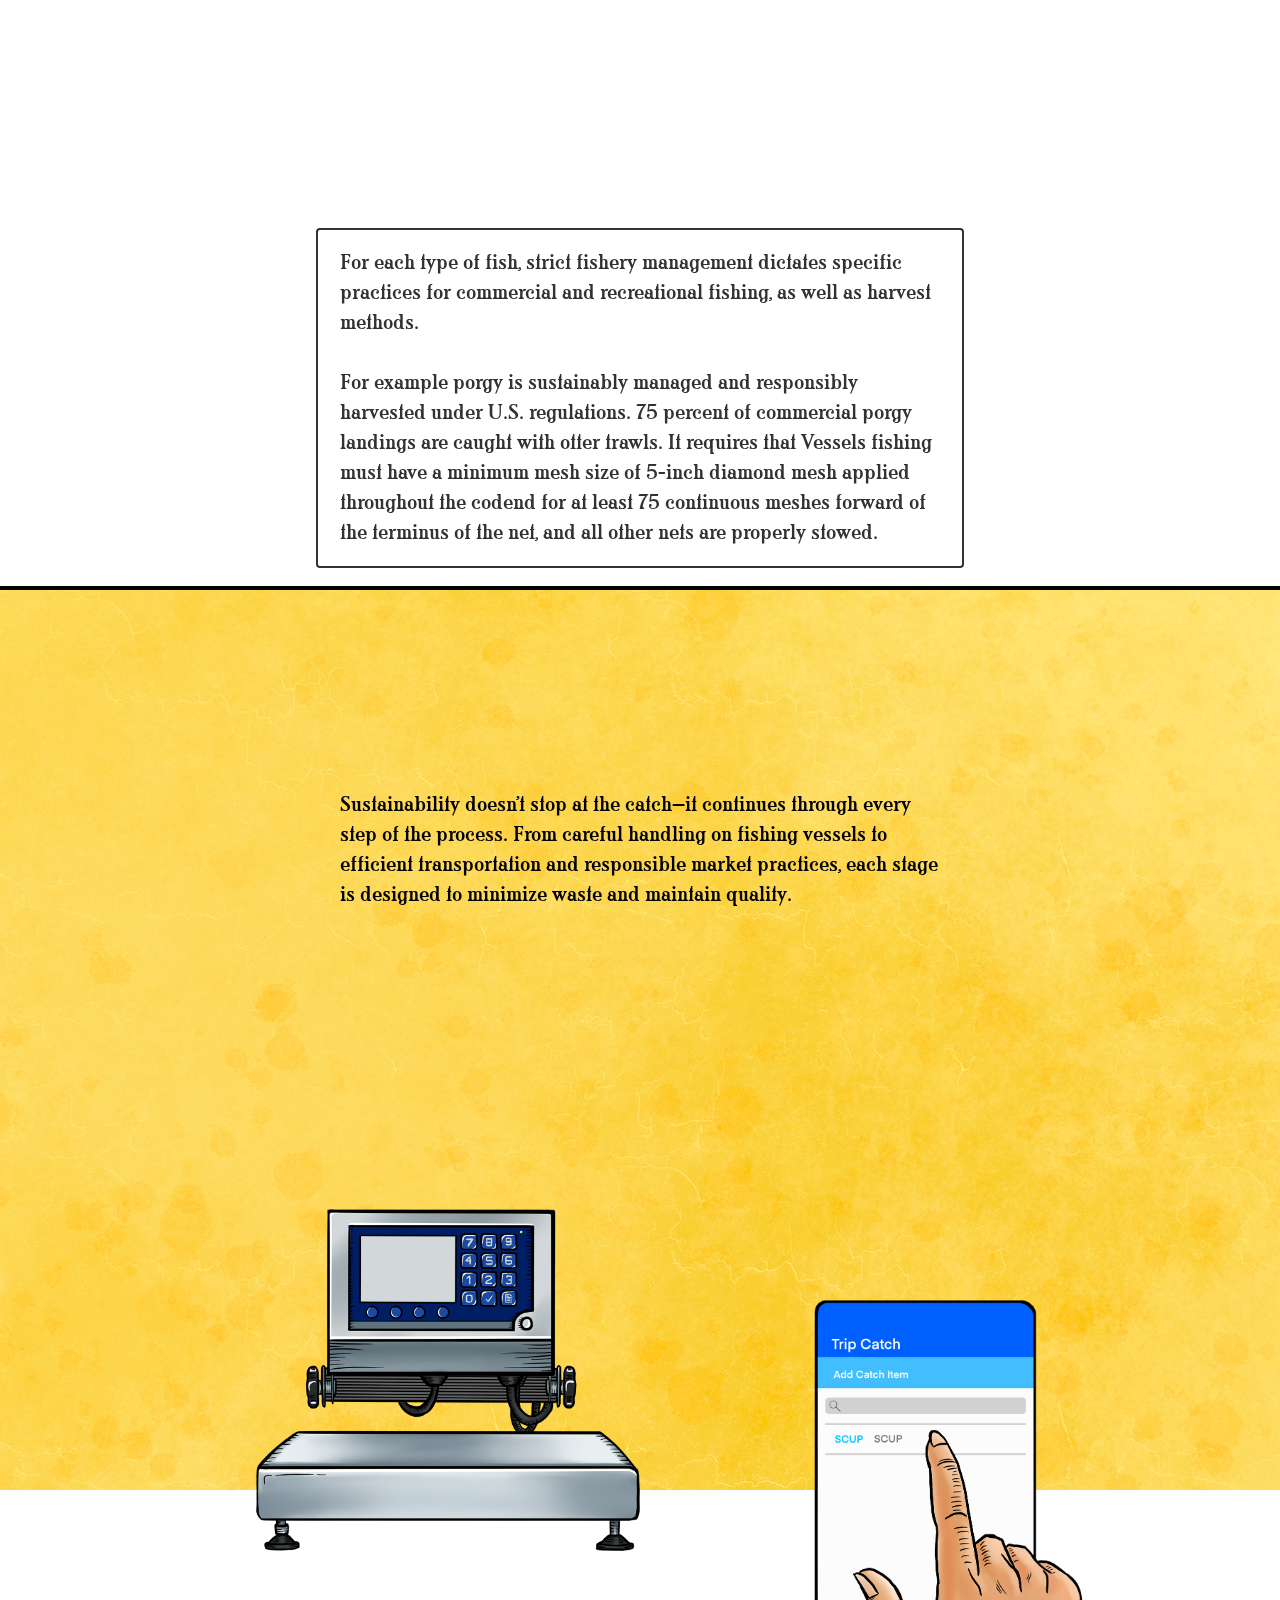
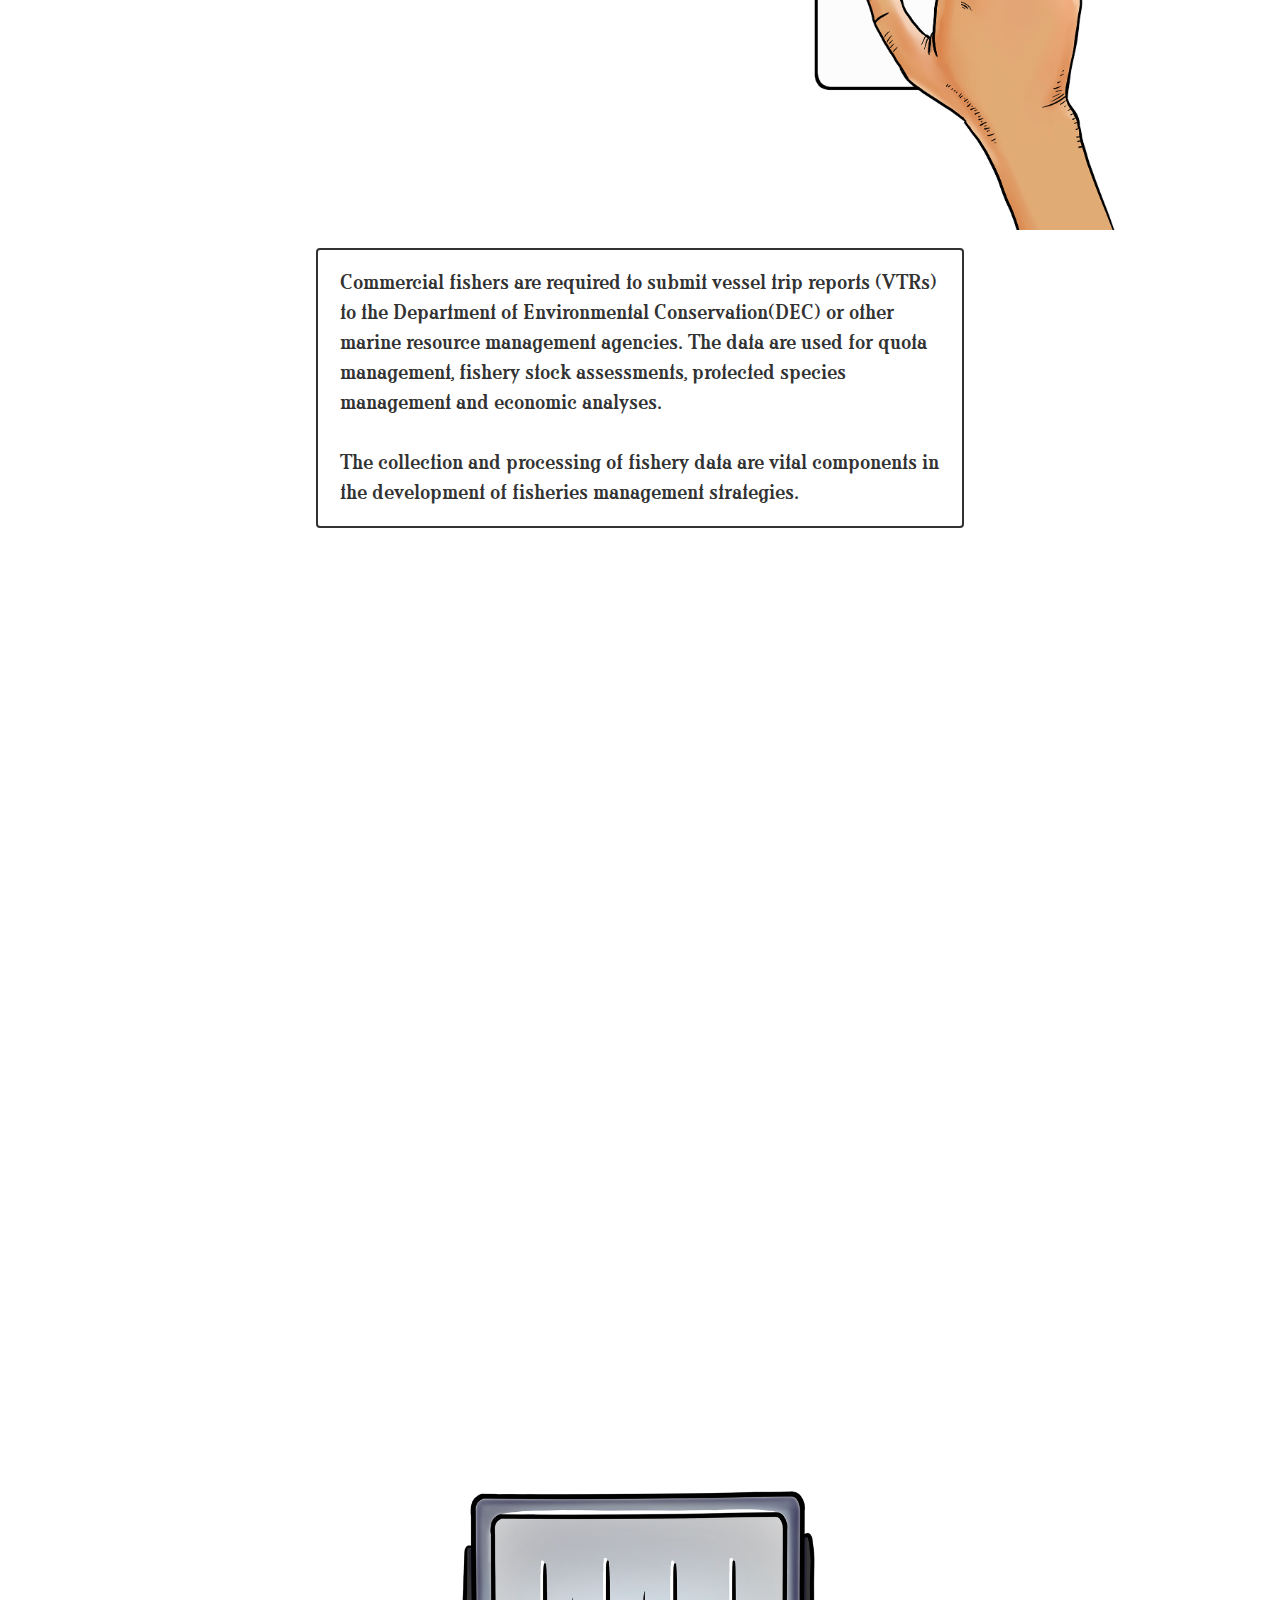
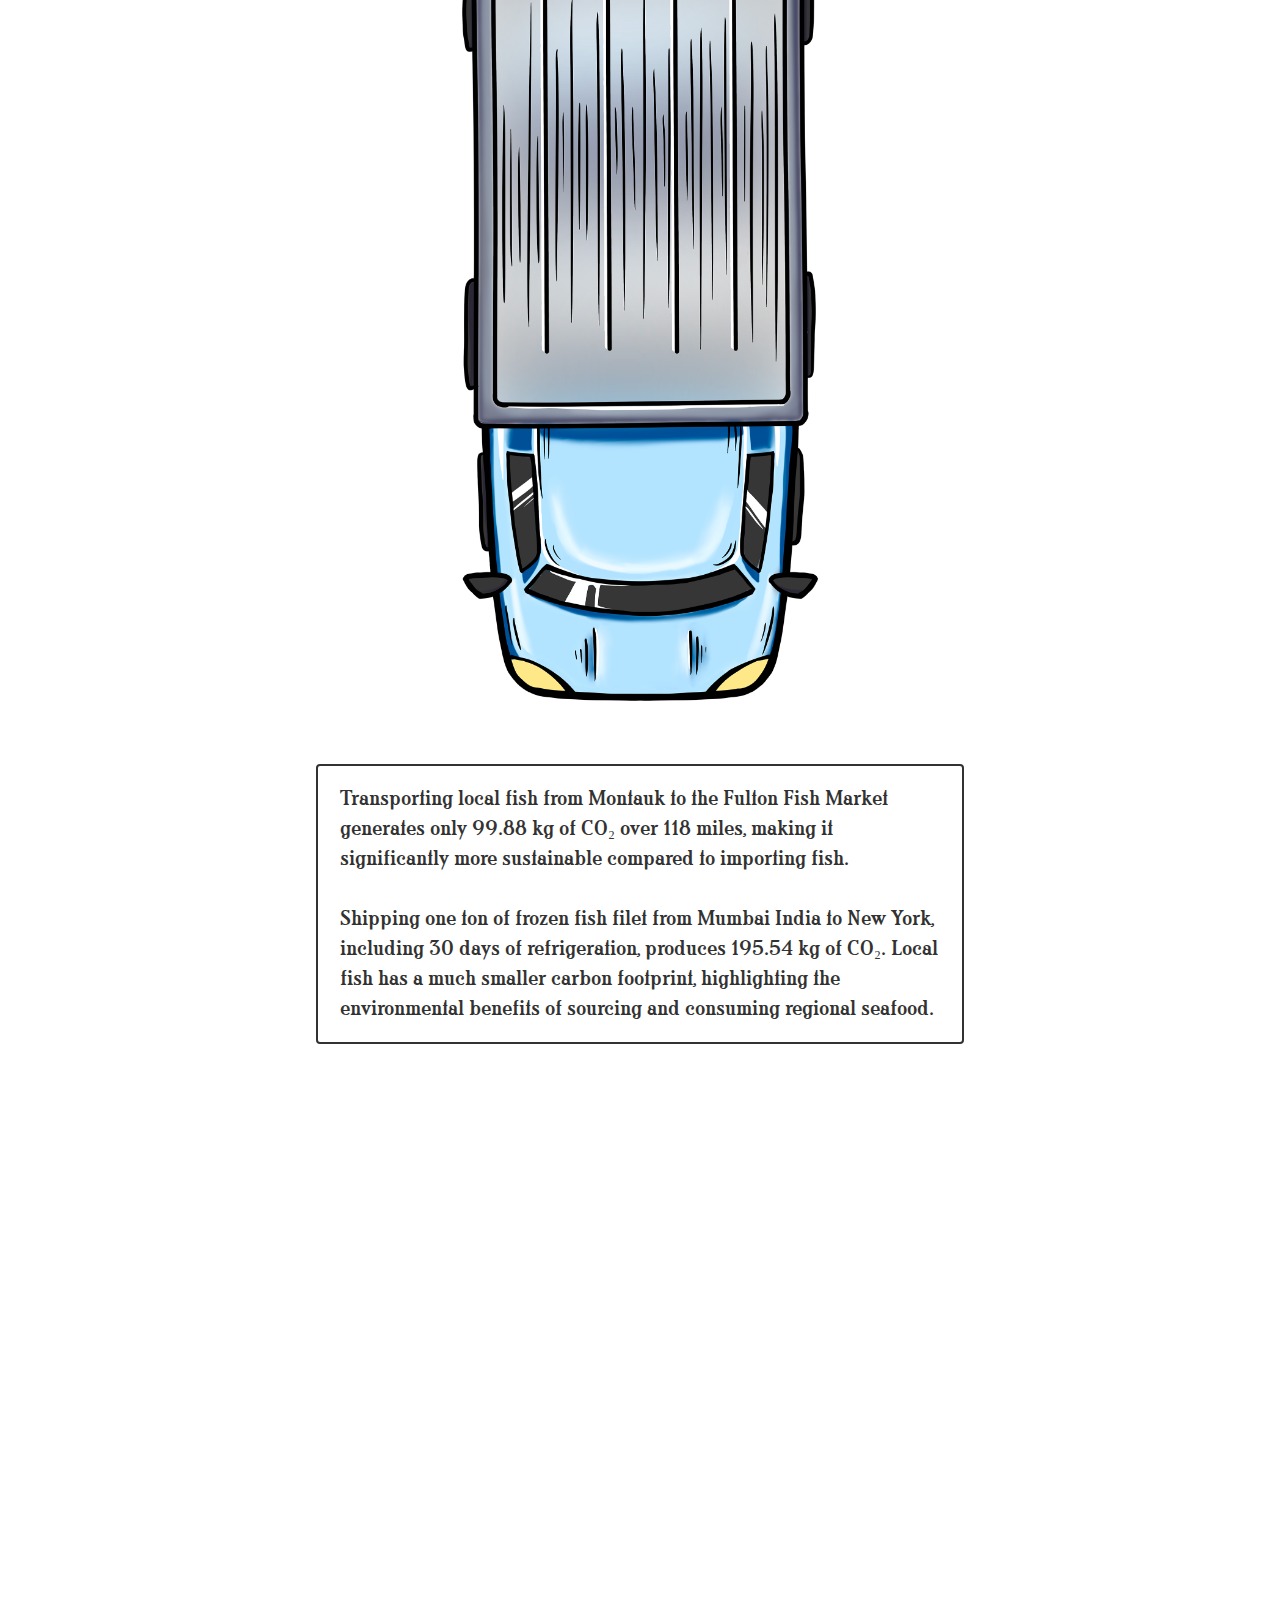
==== commit d10c687c: "fix title page" ====
--- a/index.html
+++ b/index.html
@@ -34,7 +34,7 @@
         <img src="./assets/images/BackgroundTexture_yellow.jpg">
     </div>
 
-    <section>
+    <section class="full-screen" style="justify-content: center;">
         <div class="animation-container full-screen">
             <div class="cover-fish cover-flounder" style="width:800px; top:50%;left:-800px;transform: scaleX(-1);">
                 <img src="./assets/images/Flounder.png">
